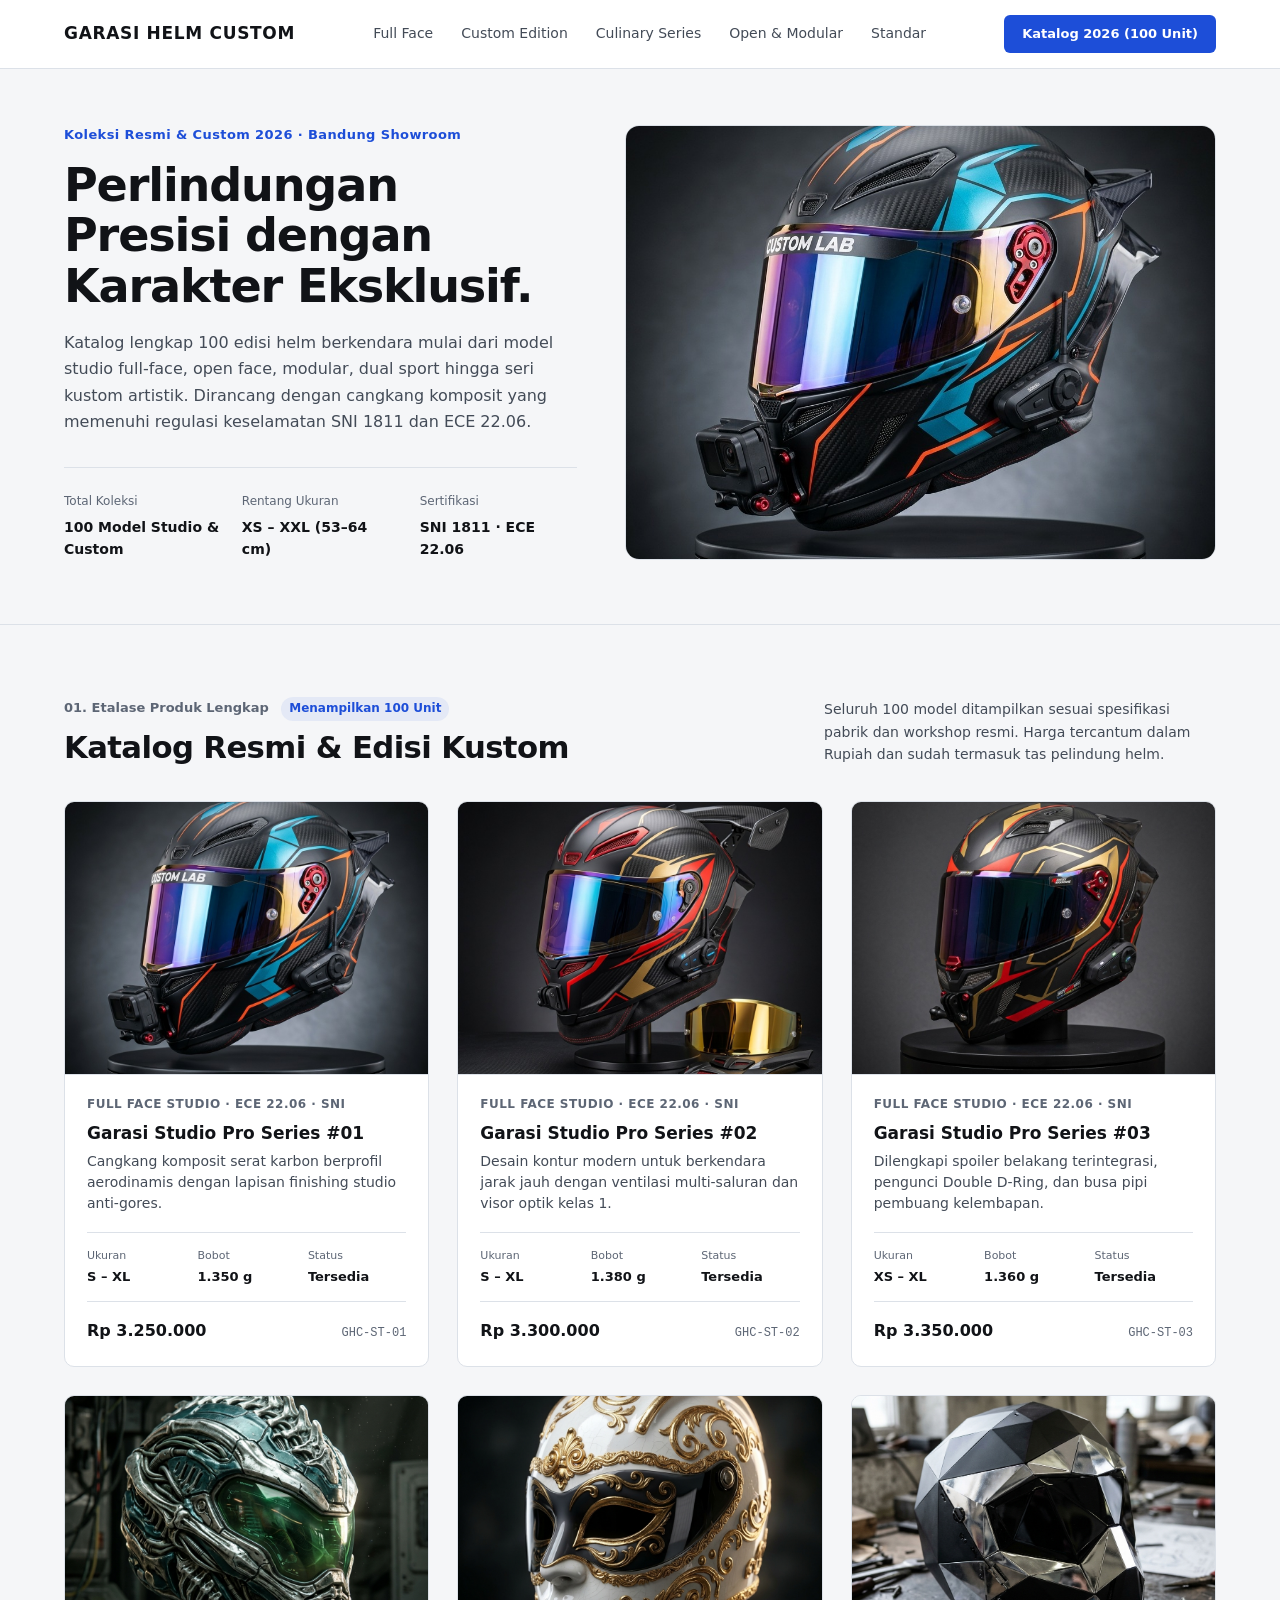
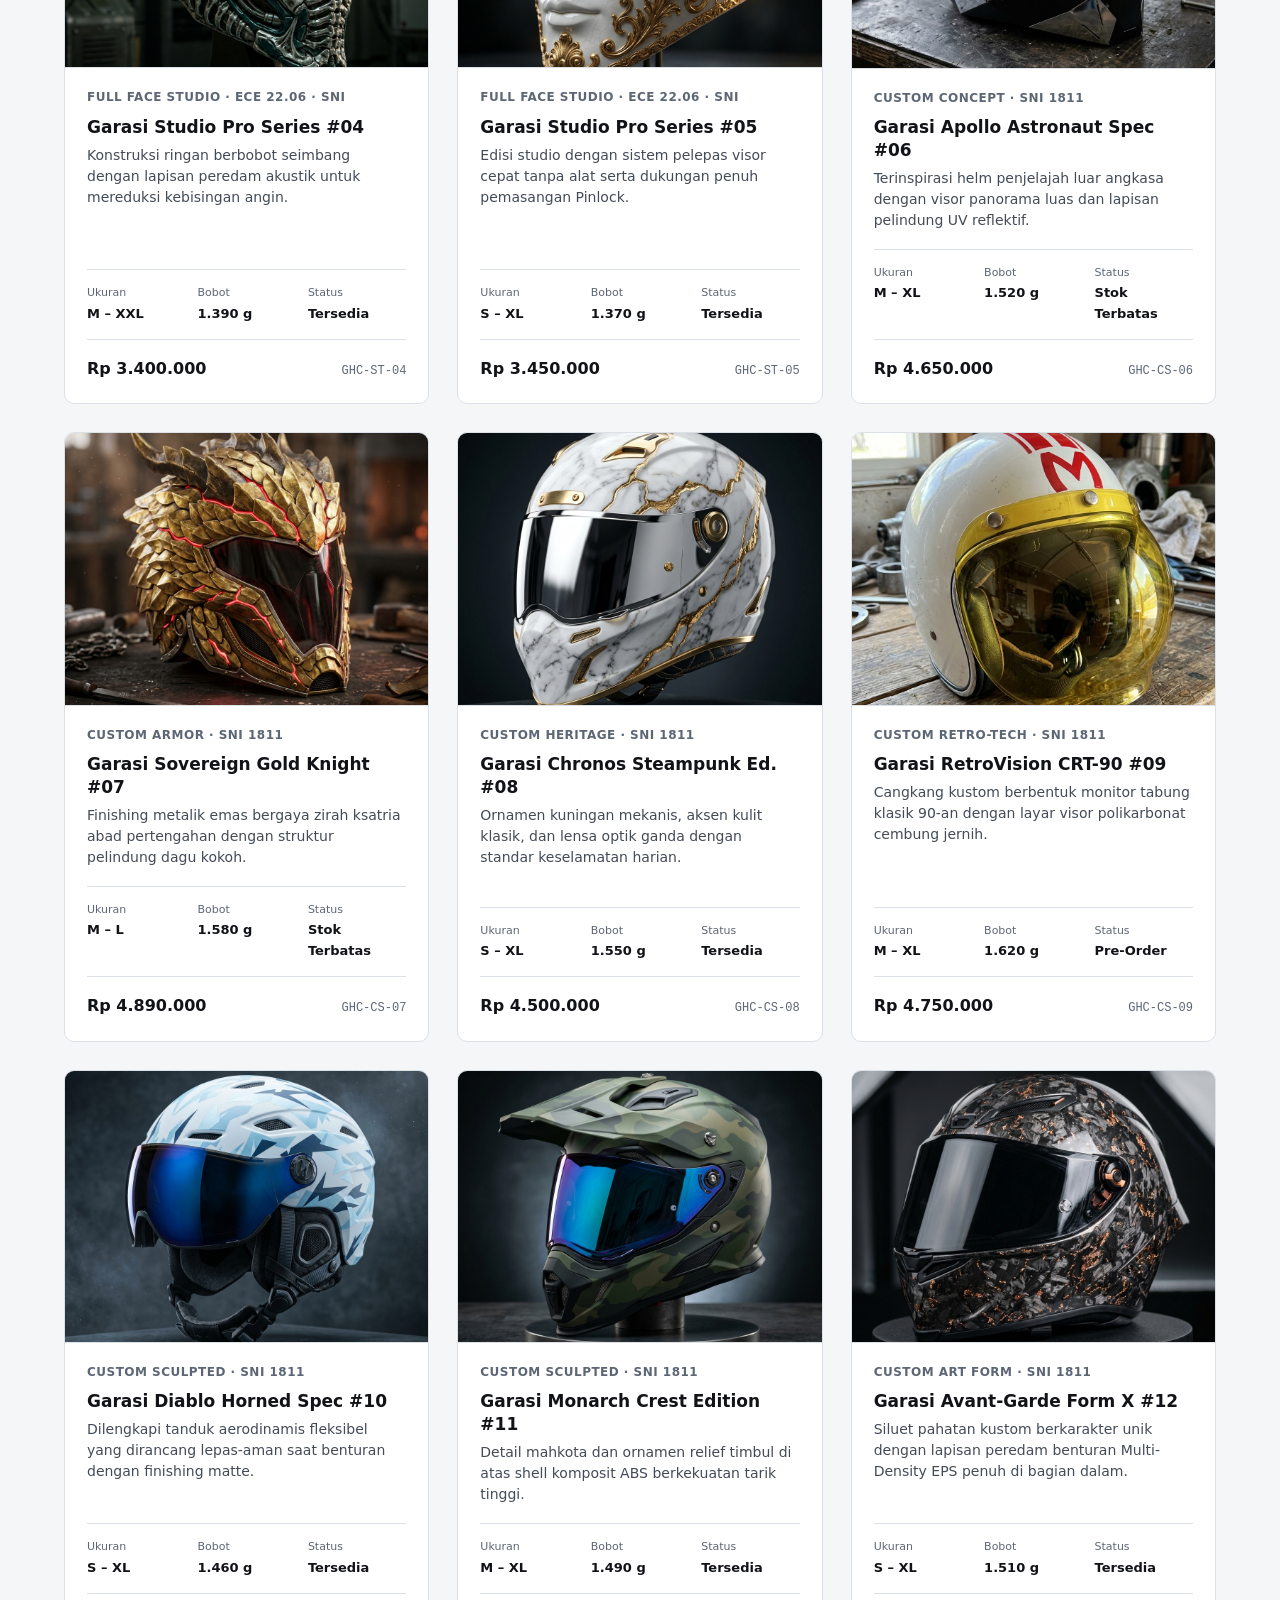
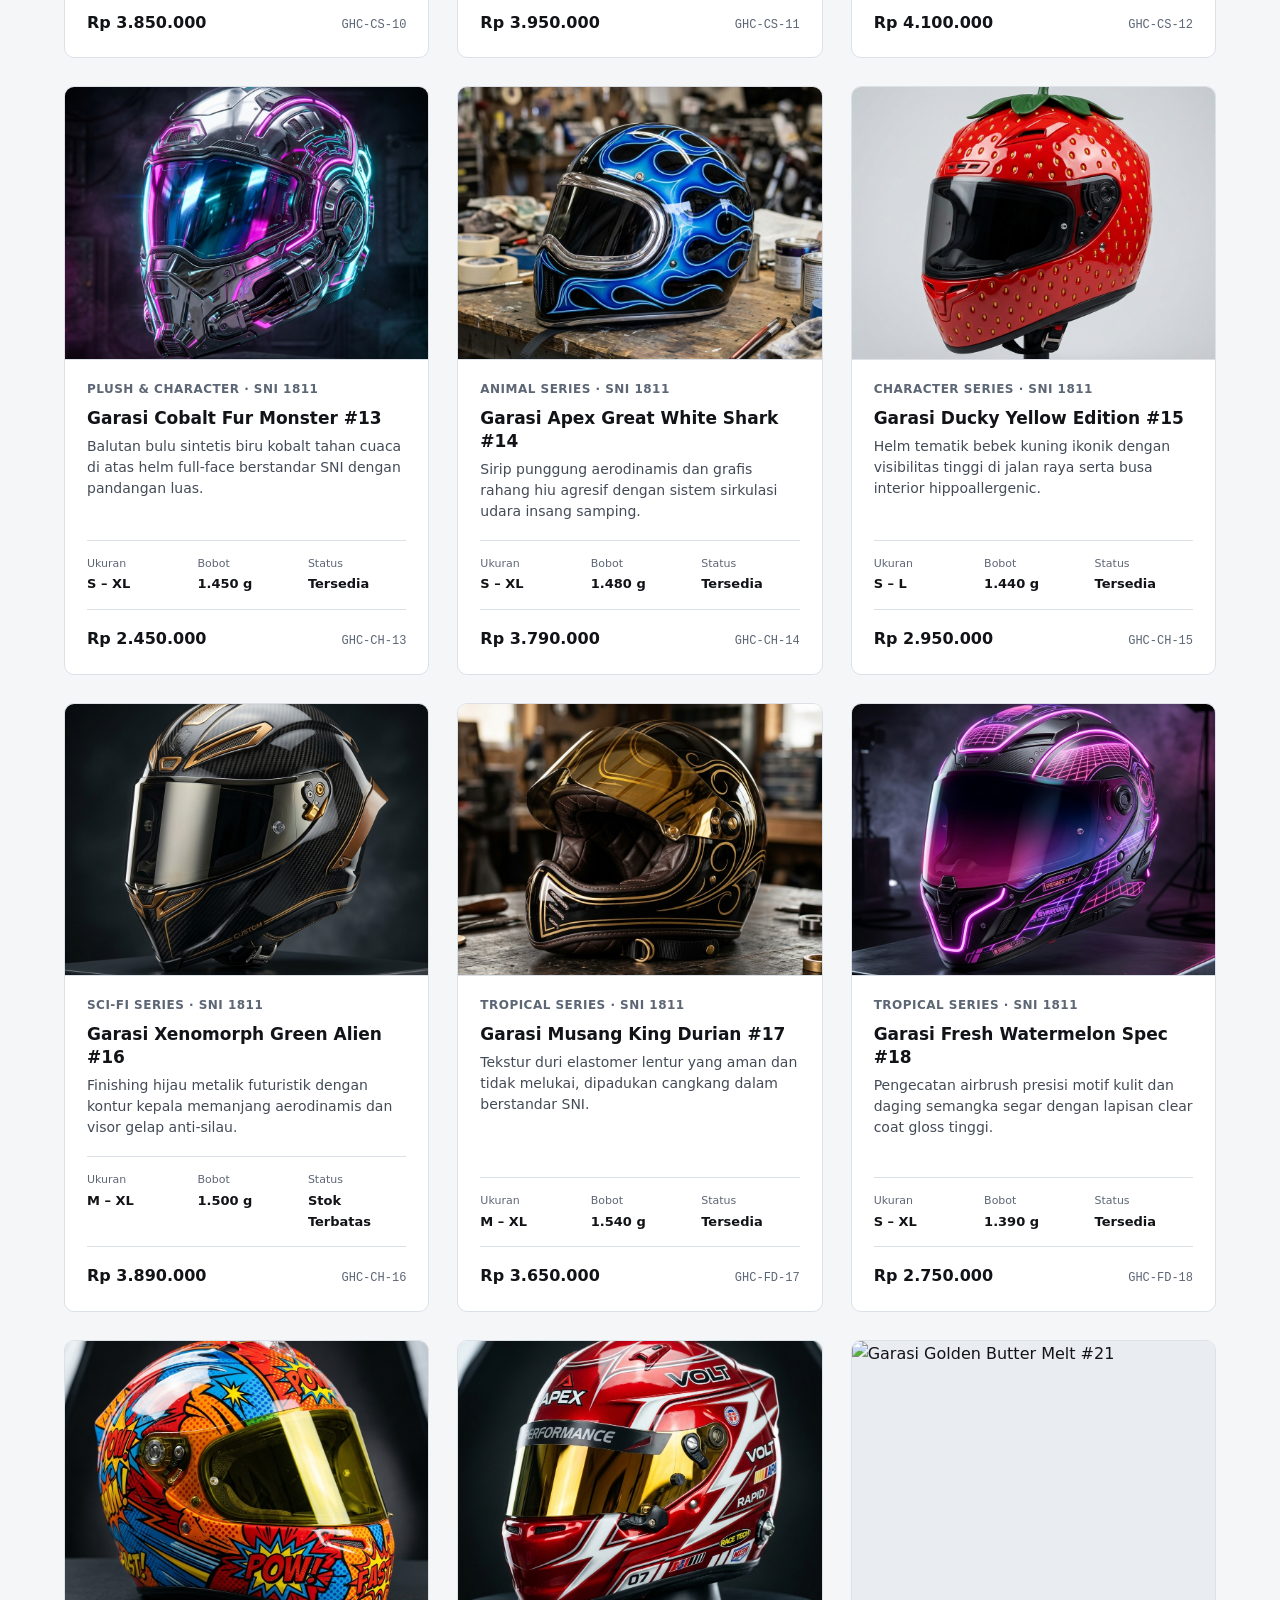
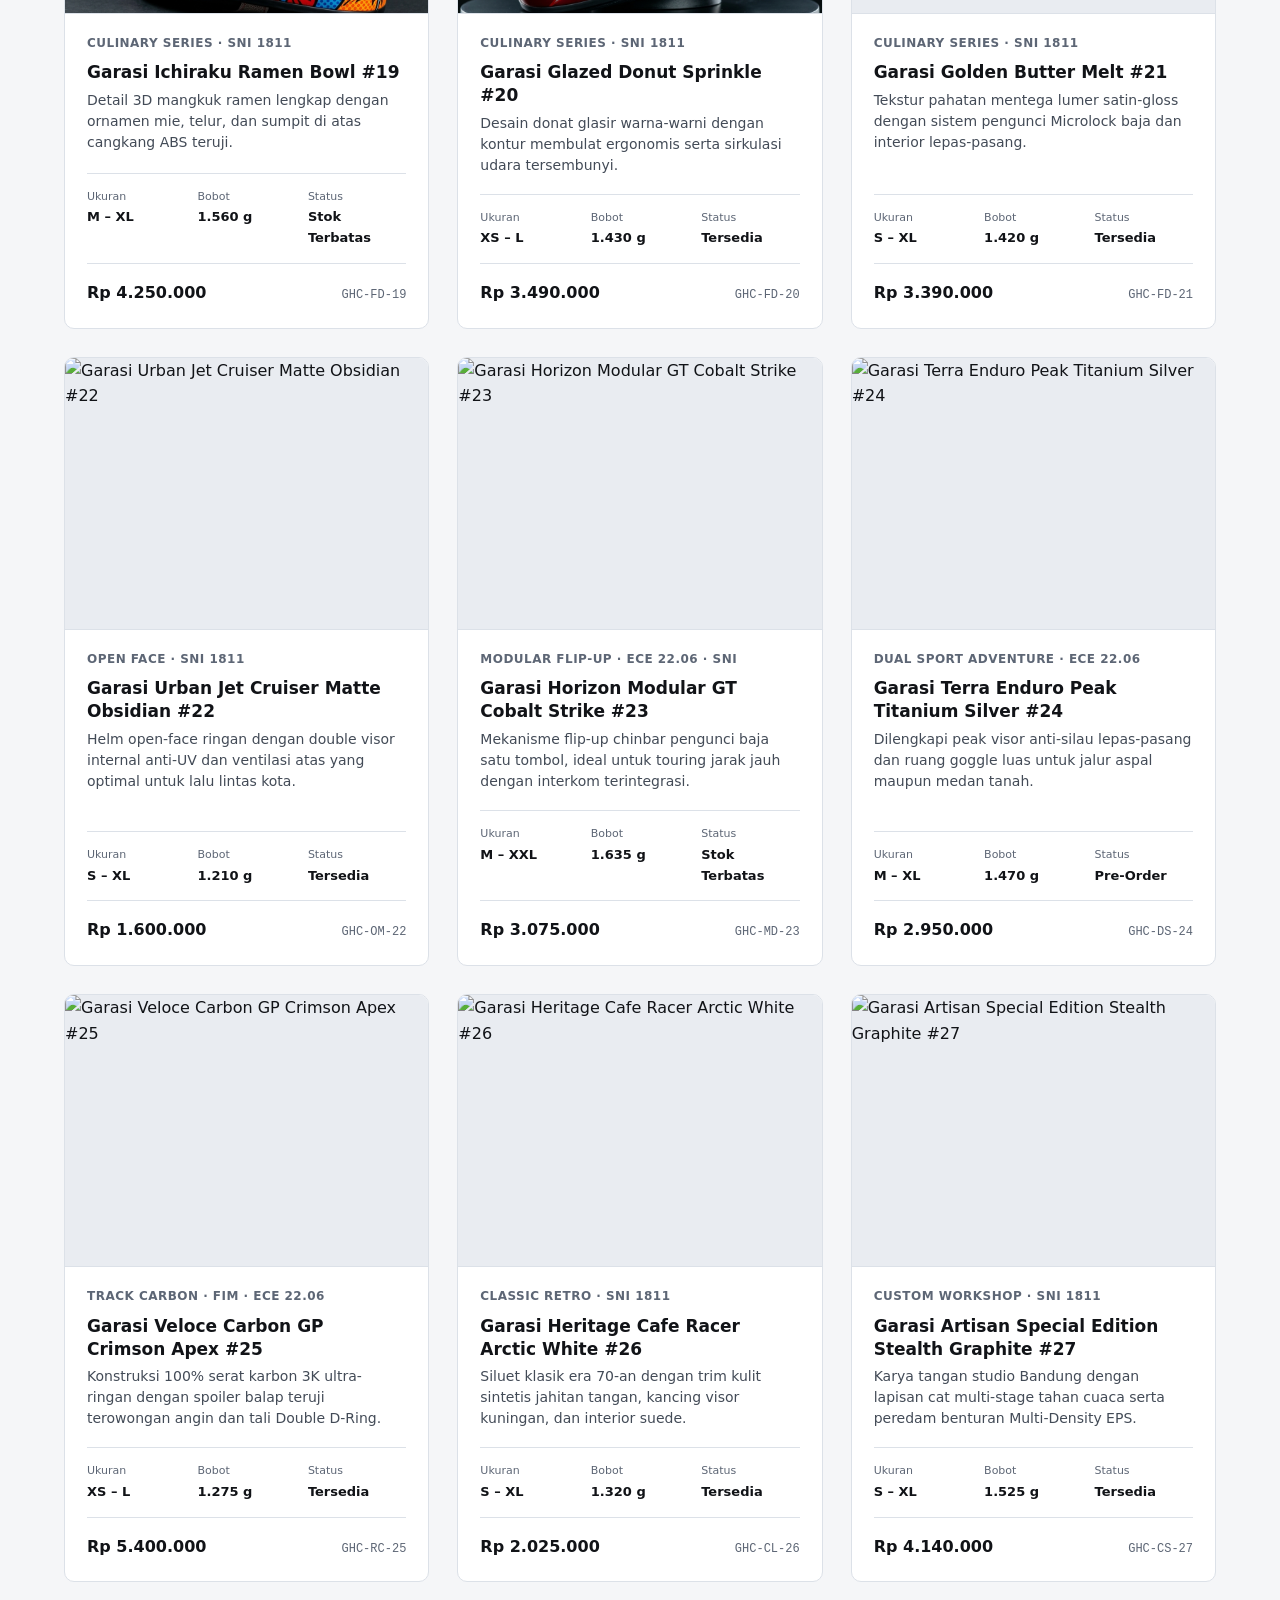
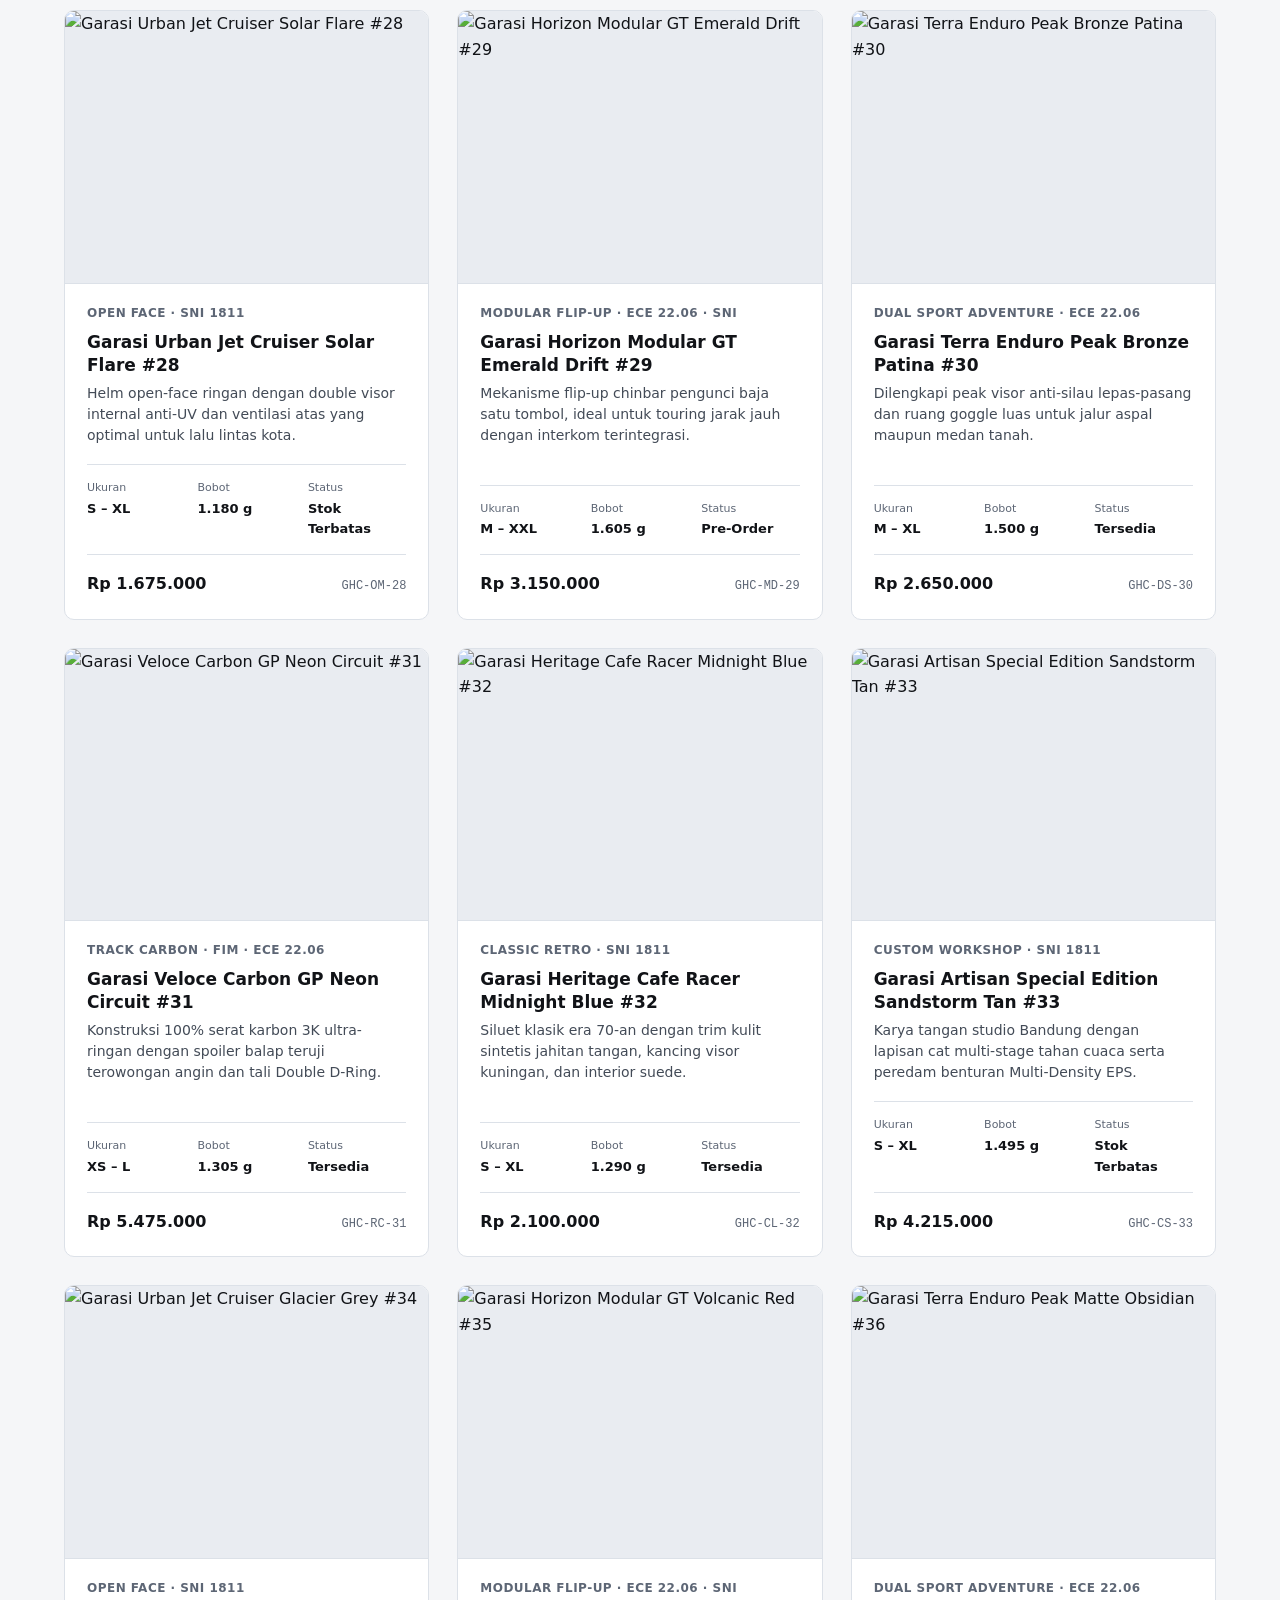
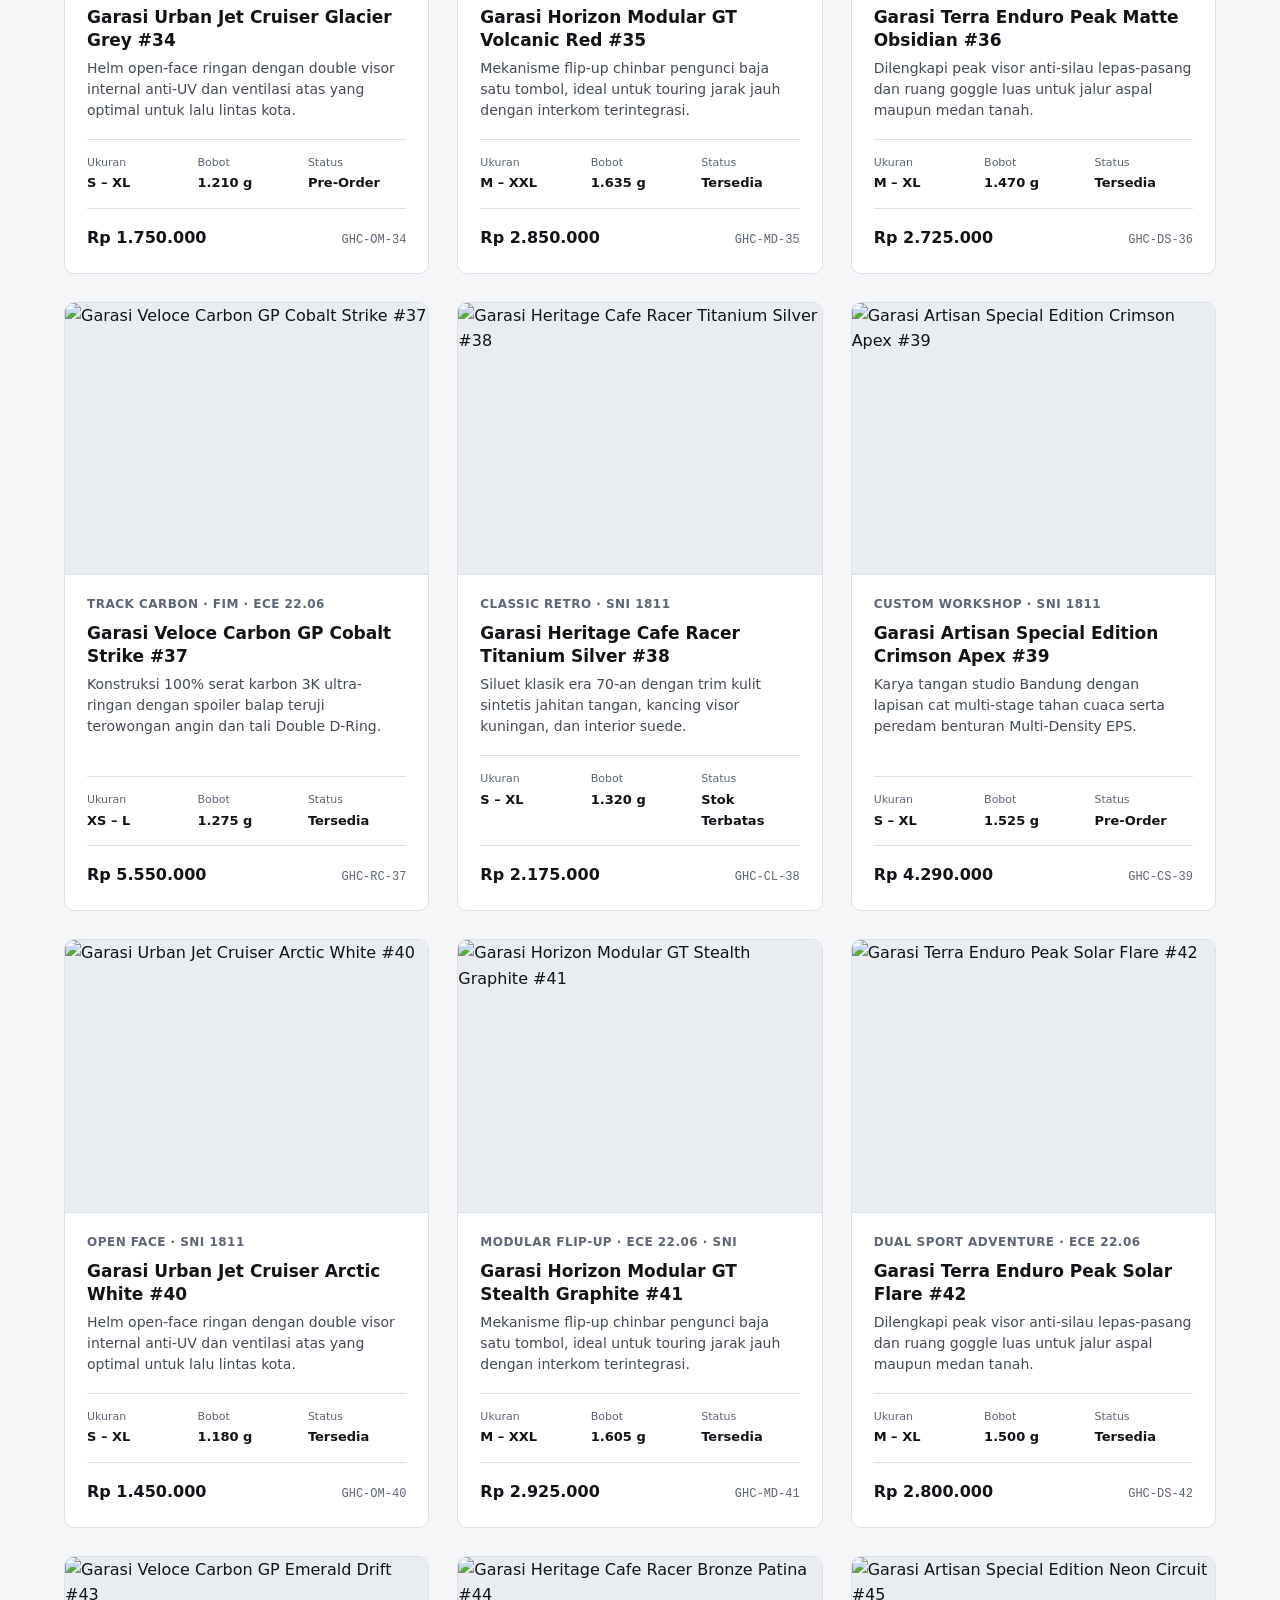
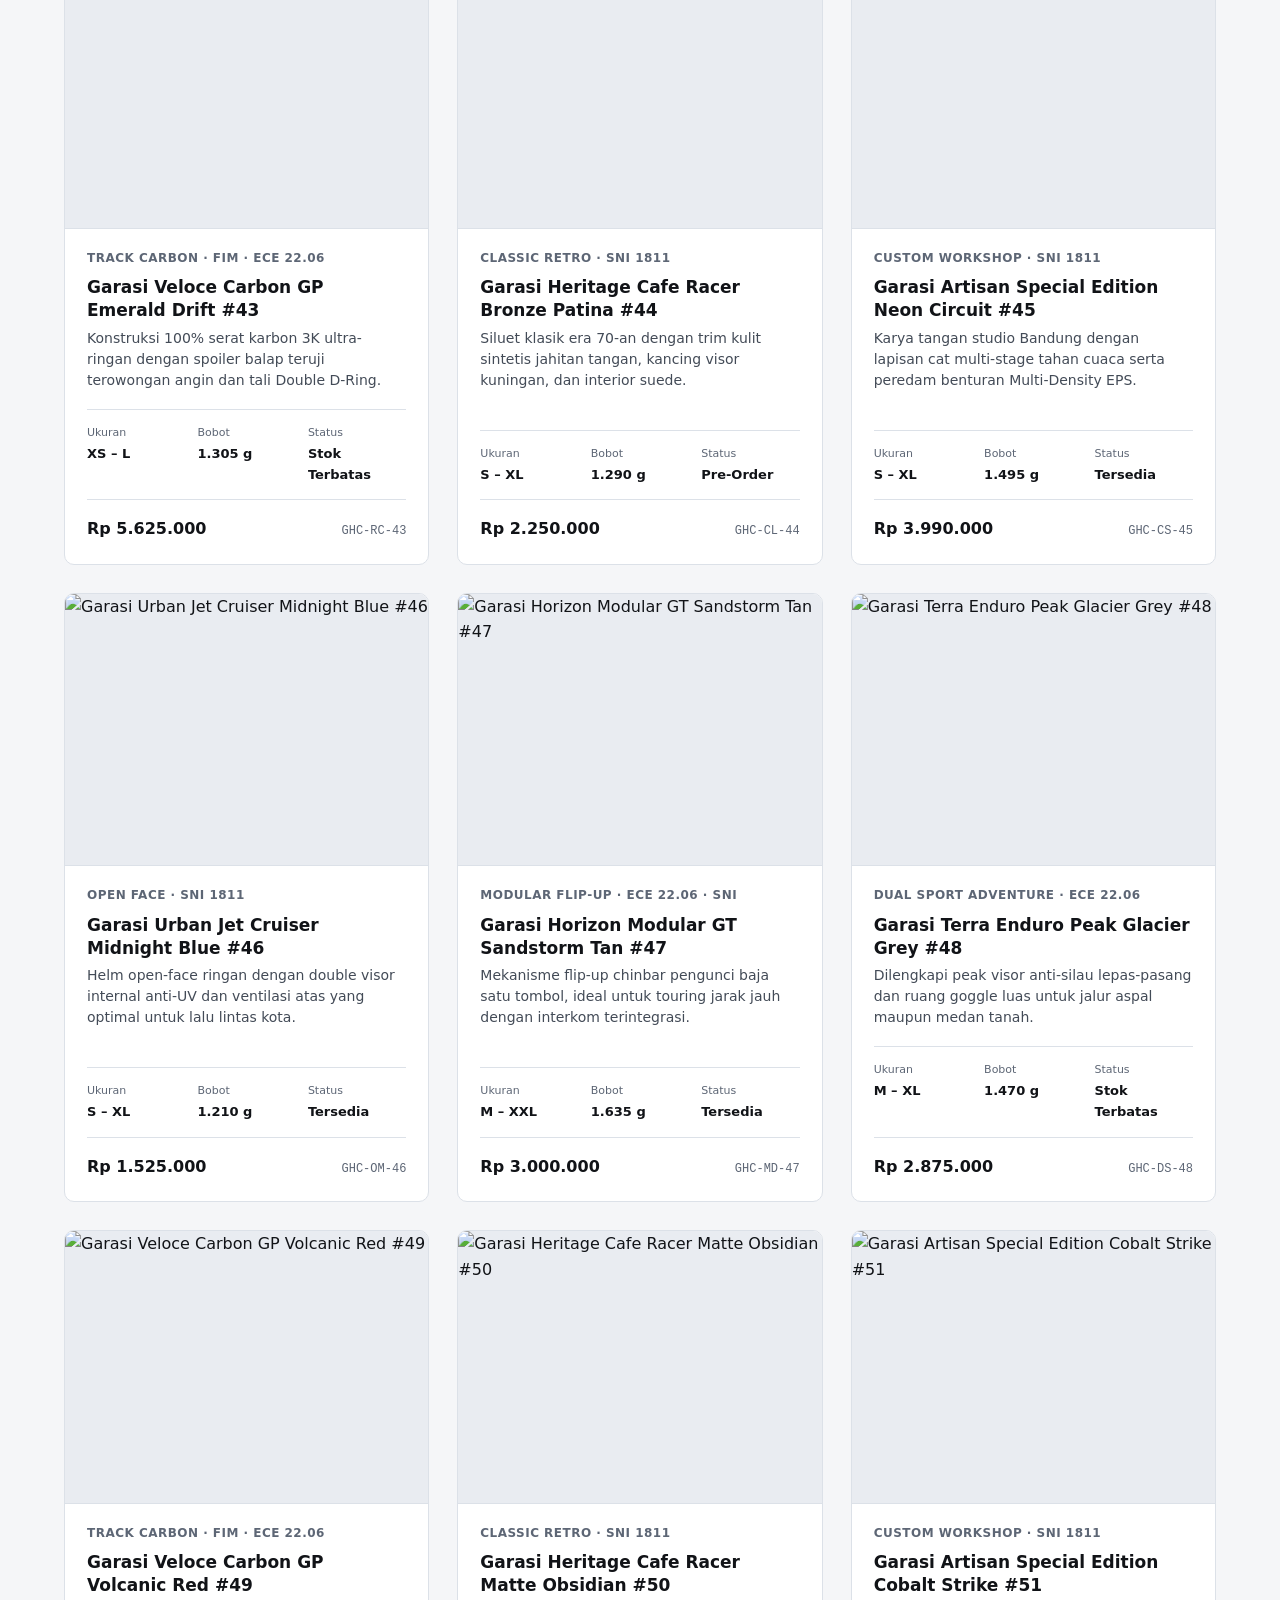
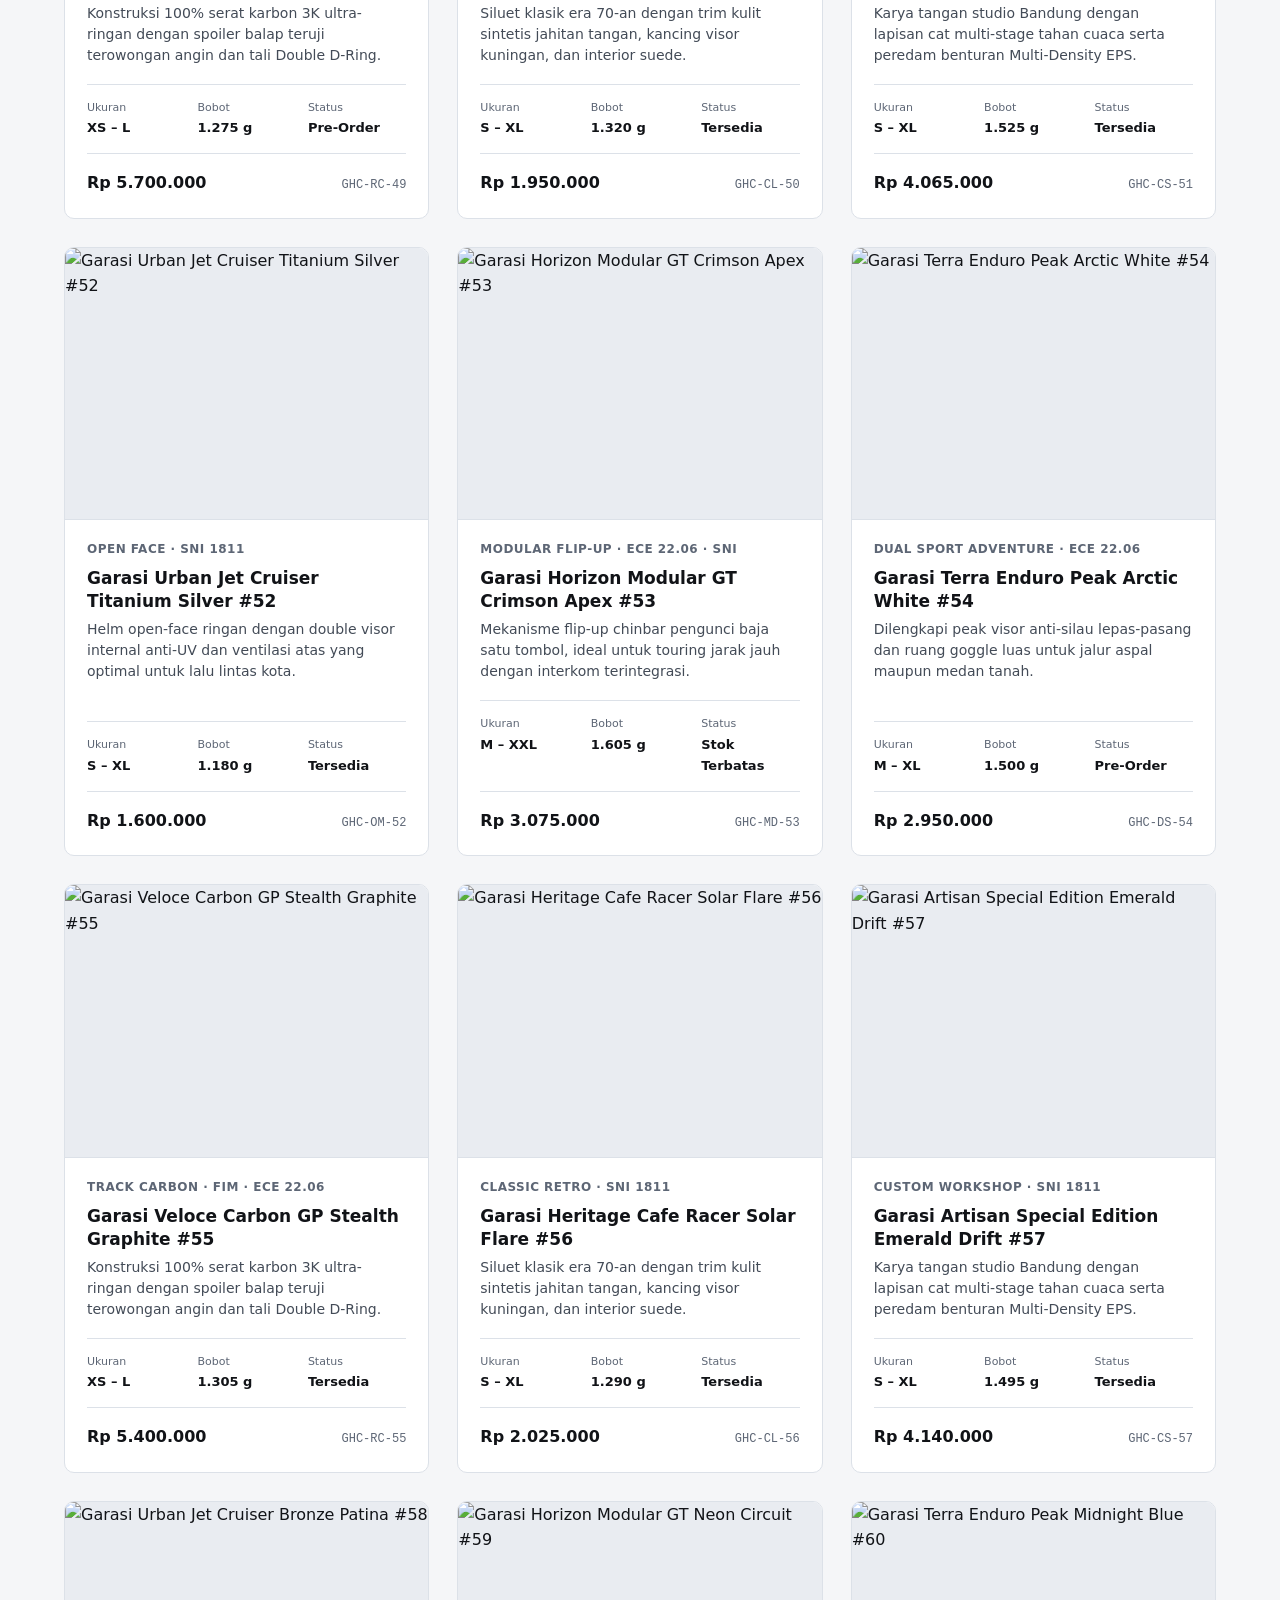
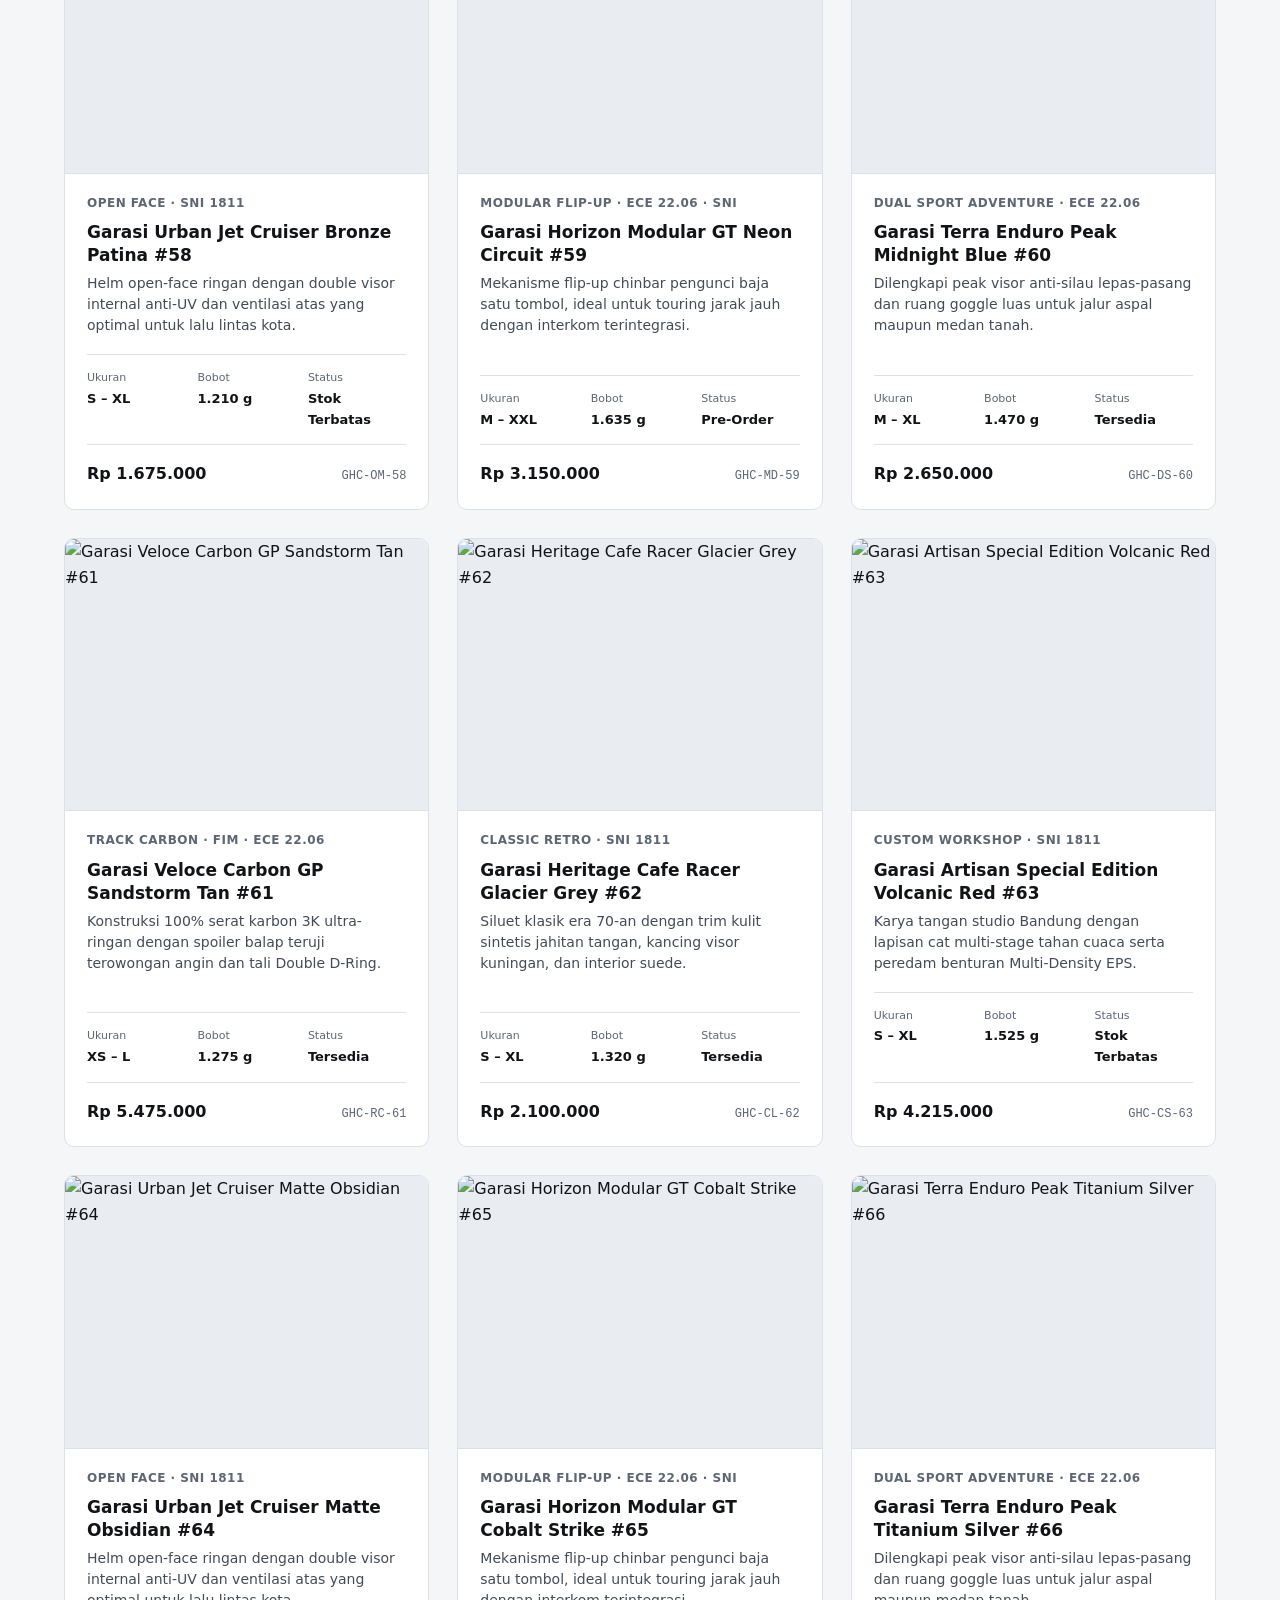
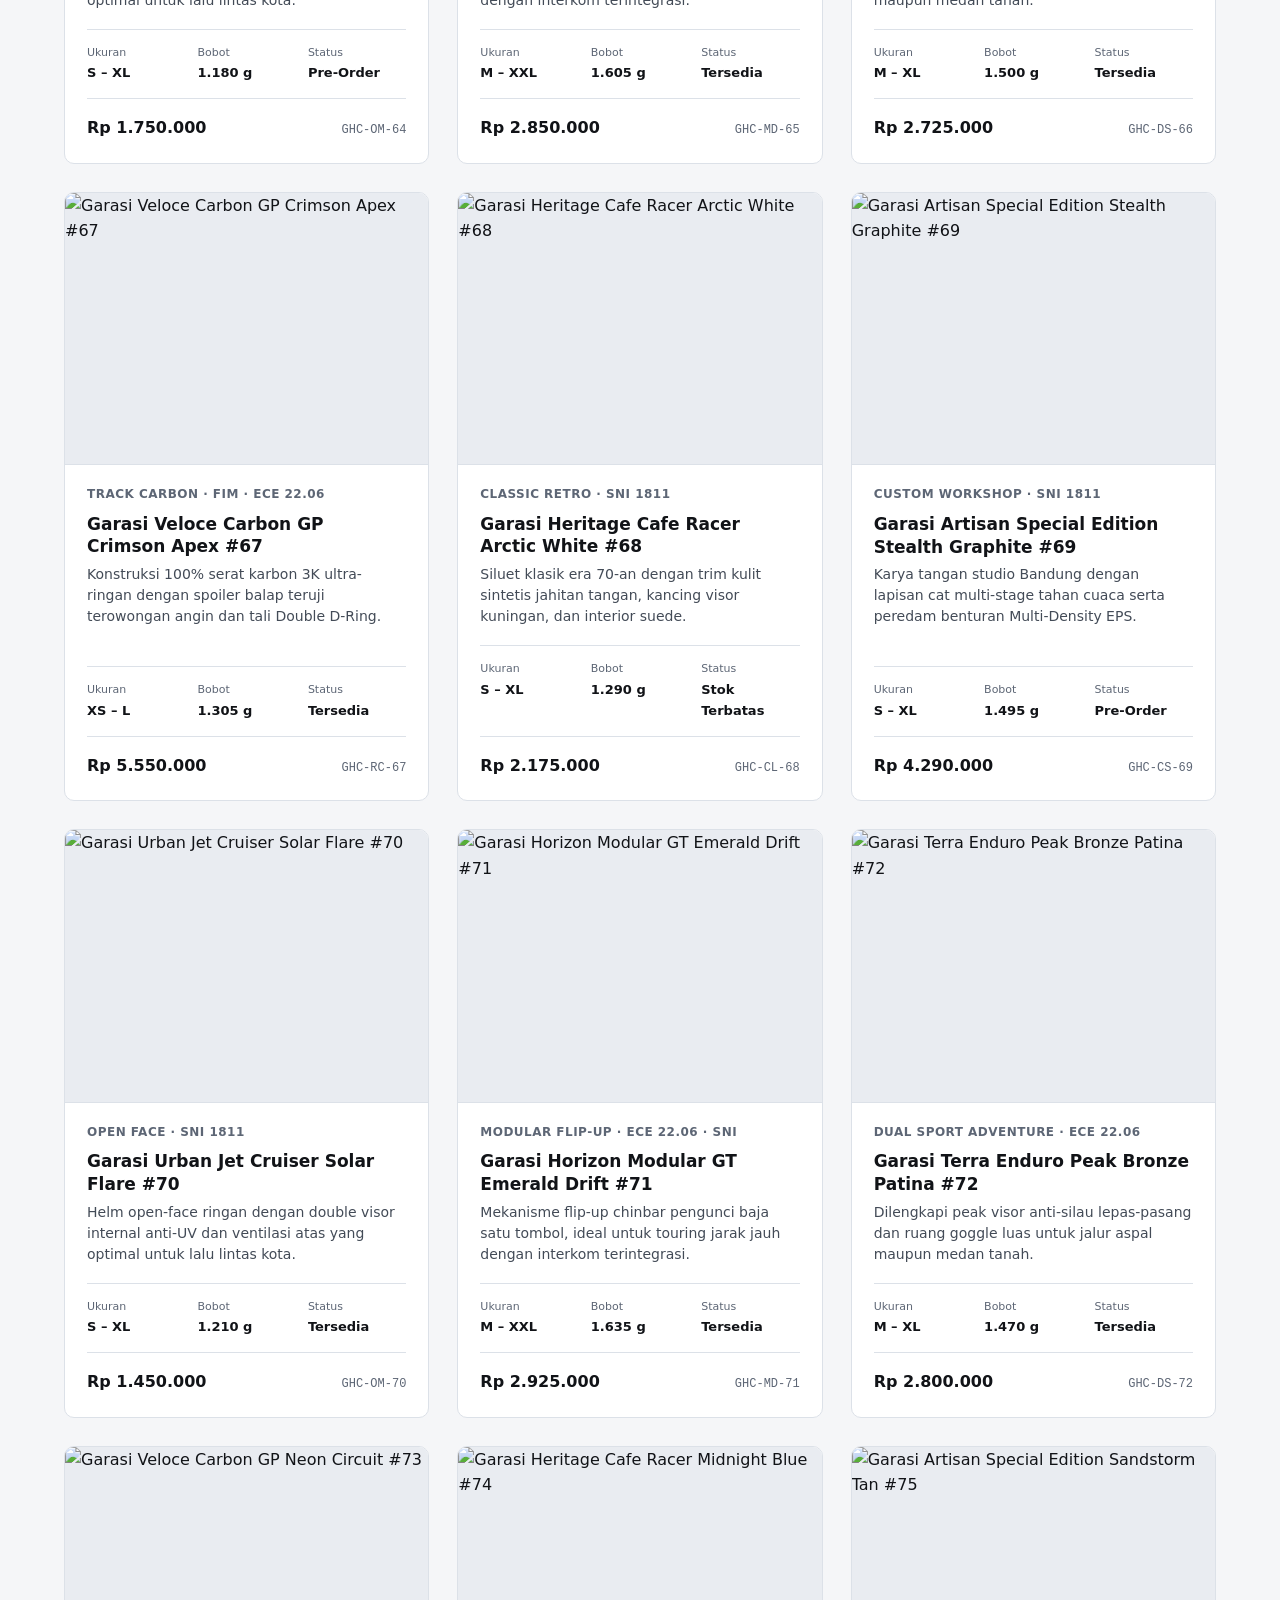
==== index.html @ 9dcd66c0 "Update index.html" ====
<!doctype html>
<html lang="id">
  <head>
    <meta charset="UTF-8" />
    <meta name="viewport" content="width=device-width, initial-scale=1.0" />
    <title>Garasi Helm Custom — Katalog Helm Motor Resmi (100 Unit)</title>
    <meta
      name="description"
      content="Webstore tampilan katalog resmi 100 unit helm motor Full Face, Open Face, Modular, Dual Sport, dan Custom Edition berstandar SNI dan ECE 22.06."
    />
    <meta property="og:title" content="Garasi Helm Custom — Katalog Helm Motor Resmi" />
    <meta
      property="og:description"
      content="Webstore tampilan katalog resmi 100 unit helm motor Full Face, Open Face, Modular, Dual Sport, dan Custom Edition berstandar SNI dan ECE 22.06."
    />
    <meta property="og:type" content="website" />
    <meta name="twitter:card" content="summary_large_image" />
    <style>
      :root {
        --bg-canvas: #f5f6f8;
        --bg-surface: #ffffff;
        --bg-studio: #e9ecf1;
        --bg-subtle: #eef1f5;
        --ink-primary: #111317;
        --ink-secondary: #434b57;
        --ink-muted: #5d6675;
        --accent-cobalt: #1d4ed8;
        --accent-cobalt-hover: #1e40af;
        --border-hairline: #dce1e8;
        --border-strong: #c6cdd8;
        --shadow-card: 0 10px 28px -12px rgba(17, 19, 23, 0.12);

        --font-sans: system-ui, -apple-system, "Segoe UI", Roboto, "Helvetica Neue", Arial, sans-serif;
        --font-mono: "SFMono-Regular", Consolas, "Liberation Mono", Menlo, monospace;

        --radius-sm: 6px;
        --radius-md: 10px;
        --radius-lg: 14px;
        --container-max: 1200px;
      }

      *,
      *::before,
      *::after {
        box-sizing: border-box;
      }

      html {
        scroll-behavior: smooth;
        font-size: 16px;
        -webkit-text-size-adjust: 100%;
      }

      @media (prefers-reduced-motion: reduce) {
        html {
          scroll-behavior: auto;
        }
      }

      body {
        margin: 0;
        background-color: var(--bg-canvas);
        color: var(--ink-primary);
        font-family: var(--font-sans);
        line-height: 1.6;
        -webkit-font-smoothing: antialiased;
      }

      img {
        display: block;
        max-width: 100%;
      }

      a {
        color: inherit;
        text-decoration: none;
      }

      a:focus-visible {
        outline: 2px solid var(--accent-cobalt);
        outline-offset: 3px;
        border-radius: 3px;
      }

      .tabular {
        font-variant-numeric: tabular-nums;
      }

      .container {
        width: 100%;
        max-width: var(--container-max);
        margin-inline: auto;
        padding-inline: 24px;
      }

      .site-header {
        position: sticky;
        top: 0;
        z-index: 20;
        background-color: rgba(255, 255, 255, 0.94);
        backdrop-filter: blur(8px);
        border-bottom: 1px solid var(--border-hairline);
      }

      .header-inner {
        display: flex;
        align-items: center;
        justify-content: space-between;
        gap: 32px;
        min-height: 68px;
      }

      .brand-wordmark {
        font-size: 1.0625rem;
        font-weight: 700;
        letter-spacing: 0.04em;
        color: var(--ink-primary);
        white-space: nowrap;
        flex-shrink: 0;
      }

      .site-nav {
        display: flex;
        align-items: center;
        gap: 28px;
      }

      .nav-link {
        font-size: 0.875rem;
        font-weight: 500;
        color: var(--ink-secondary);
        white-space: nowrap;
        flex-shrink: 0;
        padding-block: 6px;
        border-bottom: 1.5px solid transparent;
        transition: color 150ms cubic-bezier(0.16, 1, 0.3, 1),
          border-color 150ms cubic-bezier(0.16, 1, 0.3, 1);
      }

      .nav-link:hover {
        color: var(--ink-primary);
        border-bottom-color: var(--ink-primary);
      }

      .header-action {
        display: flex;
        align-items: center;
        flex-shrink: 0;
      }

      .primary-anchor {
        display: inline-flex;
        align-items: center;
        justify-content: center;
        padding: 9px 18px;
        font-size: 0.8125rem;
        font-weight: 600;
        color: #ffffff;
        background-color: var(--accent-cobalt);
        border-radius: var(--radius-sm);
        white-space: nowrap;
        flex-shrink: 0;
        transition: background-color 150ms cubic-bezier(0.16, 1, 0.3, 1);
      }

      .primary-anchor:hover {
        background-color: var(--accent-cobalt-hover);
      }

      .hero-section {
        padding-block: 56px 64px;
        border-bottom: 1px solid var(--border-hairline);
      }

      .hero-grid {
        display: grid;
        grid-template-columns: minmax(0, 1fr) minmax(0, 1.15fr);
        gap: 48px;
        align-items: stretch;
      }

      .hero-content {
        display: flex;
        flex-direction: column;
        justify-content: center;
      }

      .eyebrow {
        margin: 0 0 14px;
        font-size: 0.8125rem;
        font-weight: 600;
        letter-spacing: 0.03em;
        color: var(--accent-cobalt);
      }

      .hero-title {
        margin: 0 0 18px;
        font-size: clamp(2.125rem, 3.6vw, 3.25rem);
        font-weight: 700;
        line-height: 1.1;
        letter-spacing: -0.025em;
        color: var(--ink-primary);
        text-wrap: balance;
      }

      .hero-lead {
        margin: 0 0 32px;
        max-width: 54ch;
        font-size: 1rem;
        line-height: 1.65;
        color: var(--ink-secondary);
      }

      .hero-specs {
        display: grid;
        grid-template-columns: repeat(3, minmax(0, 1fr));
        gap: 20px;
        padding-top: 24px;
        border-top: 1px solid var(--border-hairline);
      }

      .spec-item {
        display: flex;
        flex-direction: column;
        gap: 4px;
      }

      .spec-label {
        font-size: 0.75rem;
        font-weight: 500;
        color: var(--ink-muted);
      }

      .spec-value {
        font-size: 0.875rem;
        font-weight: 600;
        color: var(--ink-primary);
      }

      .hero-media {
        display: flex;
      }

      .media-frame {
        position: relative;
        width: 100%;
        background-color: var(--bg-studio);
        border: 1px solid var(--border-hairline);
        border-radius: var(--radius-lg);
        overflow: hidden;
      }

      .hero-frame {
        aspect-ratio: 16 / 9;
        height: 100%;
        min-height: 340px;
      }

      .hero-image {
        width: 100%;
        height: 100%;
        object-fit: cover;
      }

      .catalog-section {
        padding-block: 72px;
      }

      .section-header {
        display: flex;
        align-items: flex-end;
        justify-content: space-between;
        gap: 32px;
        margin-bottom: 36px;
      }

      .section-kicker {
        margin: 0 0 8px;
        font-size: 0.8125rem;
        font-weight: 600;
        color: var(--ink-muted);
      }

      .count-badge {
        display: inline-block;
        margin-left: 8px;
        padding: 2px 8px;
        font-size: 0.75rem;
        font-weight: 600;
        color: var(--accent-cobalt);
        background-color: rgba(29, 78, 216, 0.08);
        border-radius: 999px;
      }

      .section-title {
        margin: 0;
        font-size: clamp(1.5rem, 2.4vw, 2rem);
        font-weight: 700;
        letter-spacing: -0.02em;
        line-height: 1.2;
        color: var(--ink-primary);
        text-wrap: balance;
      }

      .section-note {
        margin: 0;
        max-width: 44ch;
        font-size: 0.875rem;
        color: var(--ink-secondary);
      }

      .catalog-grid {
        display: grid;
        grid-template-columns: repeat(3, minmax(0, 1fr));
        gap: 28px;
      }

      .helmet-card {
        display: flex;
        flex-direction: column;
        background-color: var(--bg-surface);
        border: 1px solid var(--border-hairline);
        border-radius: var(--radius-md);
        overflow: hidden;
        scroll-margin-top: 96px;
        transition: transform 180ms cubic-bezier(0.16, 1, 0.3, 1),
          box-shadow 180ms cubic-bezier(0.16, 1, 0.3, 1);
      }

      .helmet-card:hover {
        transform: translateY(-2px);
        box-shadow: var(--shadow-card);
      }

      .card-media {
        position: relative;
        aspect-ratio: 4 / 3;
        background-color: var(--bg-studio);
        border-bottom: 1px solid var(--border-hairline);
        overflow: hidden;
        border-radius: 0;
        border-top: 0;
        border-inline: 0;
      }

      .card-image {
        width: 100%;
        height: 100%;
        object-fit: cover;
        transition: transform 240ms cubic-bezier(0.16, 1, 0.3, 1);
      }

      .helmet-card:hover .card-image {
        transform: scale(1.02);
      }

      .card-body {
        display: flex;
        flex-direction: column;
        flex: 1 1 auto;
        padding: 20px 22px 22px;
      }

      .card-meta {
        margin: 0 0 8px;
        font-size: 0.75rem;
        font-weight: 600;
        letter-spacing: 0.04em;
        text-transform: uppercase;
        color: var(--ink-muted);
      }

      .card-title {
        margin: 0 0 6px;
        font-size: 1.0625rem;
        font-weight: 600;
        line-height: 1.35;
        color: var(--ink-primary);
      }

      .card-summary {
        margin: 0 0 18px;
        font-size: 0.875rem;
        line-height: 1.5;
        color: var(--ink-secondary);
      }

      .card-specs-row {
        display: grid;
        grid-template-columns: repeat(3, minmax(0, 1fr));
        gap: 12px;
        padding-block: 14px;
        margin-top: auto;
        border-top: 1px solid var(--border-hairline);
        border-bottom: 1px solid var(--border-hairline);
      }

      .card-spec-cell {
        display: flex;
        flex-direction: column;
        gap: 2px;
      }

      .card-spec-key {
        font-size: 0.6875rem;
        color: var(--ink-muted);
      }

      .card-spec-val {
        font-size: 0.8125rem;
        font-weight: 600;
        color: var(--ink-primary);
      }

      .card-footer-row {
        display: flex;
        align-items: baseline;
        justify-content: space-between;
        gap: 12px;
        padding-top: 16px;
      }

      .card-price {
        font-size: 1rem;
        font-weight: 700;
        color: var(--ink-primary);
        font-variant-numeric: tabular-nums;
      }

      .card-sku {
        font-family: var(--font-mono);
        font-size: 0.75rem;
        color: var(--ink-muted);
      }

      .standards-section {
        padding-block: 72px;
        background-color: var(--bg-surface);
        border-top: 1px solid var(--border-hairline);
        border-bottom: 1px solid var(--border-hairline);
        scroll-margin-top: 68px;
      }

      .standards-layout {
        display: grid;
        grid-template-columns: minmax(0, 1.05fr) minmax(0, 0.95fr);
        gap: 56px;
        align-items: start;
      }

      .standards-intro {
        margin: 14px 0 32px;
        max-width: 56ch;
        font-size: 0.9375rem;
        color: var(--ink-secondary);
      }

      .pillar-list {
        display: flex;
        flex-direction: column;
      }

      .pillar-item {
        padding-block: 20px;
        border-top: 1px solid var(--border-hairline);
      }

      .pillar-item:last-child {
        border-bottom: 1px solid var(--border-hairline);
      }

      .pillar-title {
        margin: 0 0 6px;
        font-size: 1rem;
        font-weight: 600;
        color: var(--ink-primary);
      }

      .pillar-desc {
        margin: 0;
        font-size: 0.875rem;
        color: var(--ink-secondary);
      }

      .sizing-panel {
        background-color: var(--bg-canvas);
        border: 1px solid var(--border-hairline);
        border-radius: var(--radius-md);
        padding: 28px;
      }

      .sizing-title {
        margin: 0 0 6px;
        font-size: 1.125rem;
        font-weight: 600;
        color: var(--ink-primary);
      }

      .sizing-subtitle {
        margin: 0 0 20px;
        font-size: 0.875rem;
        color: var(--ink-secondary);
      }

      .sizing-table {
        width: 100%;
        border-collapse: collapse;
        font-size: 0.875rem;
      }

      .sizing-table th {
        padding: 10px 8px;
        text-align: left;
        font-size: 0.75rem;
        font-weight: 600;
        color: var(--ink-muted);
        border-bottom: 1px solid var(--border-strong);
      }

      .sizing-table td {
        padding: 11px 8px;
        color: var(--ink-secondary);
        border-bottom: 1px solid var(--border-hairline);
      }

      .sizing-table tbody tr:last-child td {
        border-bottom: none;
      }

      .size-code {
        font-weight: 700;
        color: var(--ink-primary) !important;
      }

      .site-footer {
        padding-block: 48px 32px;
        background-color: var(--bg-canvas);
      }

      .footer-inner {
        display: grid;
        grid-template-columns: 1.4fr 1fr 1fr;
        gap: 40px;
        padding-bottom: 36px;
        border-bottom: 1px solid var(--border-hairline);
      }

      .footer-wordmark {
        display: block;
        margin-bottom: 10px;
        font-size: 1rem;
        font-weight: 700;
        letter-spacing: 0.04em;
        color: var(--ink-primary);
      }

      .footer-copy {
        margin: 0;
        max-width: 38ch;
        font-size: 0.875rem;
        color: var(--ink-secondary);
      }

      .footer-heading {
        display: block;
        margin-bottom: 10px;
        font-size: 0.8125rem;
        font-weight: 600;
        color: var(--ink-primary);
      }

      .footer-info p {
        margin: 0 0 6px;
        font-size: 0.875rem;
        color: var(--ink-secondary);
      }

      .footer-links {
        display: flex;
        flex-direction: column;
        gap: 6px;
        font-size: 0.875rem;
        color: var(--ink-secondary);
      }

      .footer-links a:hover {
        color: var(--accent-cobalt);
      }

      .footer-bottom {
        display: flex;
        align-items: center;
        justify-content: space-between;
        gap: 16px;
        padding-top: 22px;
        font-size: 0.8125rem;
        color: var(--ink-muted);
      }

      @media (max-width: 1024px) {
        .hero-grid {
          grid-template-columns: 1fr;
          gap: 32px;
        }

        .hero-frame {
          min-height: 0;
        }

        .catalog-grid {
          grid-template-columns: repeat(2, minmax(0, 1fr));
        }

        .standards-layout {
          grid-template-columns: 1fr;
          gap: 40px;
        }
      }

      @media (max-width: 720px) {
        .header-inner {
          gap: 16px;
          min-height: 60px;
        }

        .site-nav {
          display: none;
        }

        .hero-section {
          padding-block: 36px 44px;
        }

        .hero-specs {
          grid-template-columns: 1fr;
          gap: 14px;
        }

        .section-header {
          flex-direction: column;
          align-items: flex-start;
          gap: 12px;
        }

        .catalog-grid {
          grid-template-columns: 1fr;
        }

        .footer-inner {
          grid-template-columns: 1fr;
          gap: 28px;
        }

        .footer-bottom {
          flex-direction: column;
          align-items: flex-start;
        }
      }

      @media (prefers-reduced-motion: reduce) {
        .helmet-card,
        .card-image,
        .nav-link,
        .primary-anchor {
          transition: none;
        }
      }
    </style>
  </head>
  <body>
    <header class="site-header">
      <div class="container header-inner">
        <a href="#top" class="brand-wordmark">GARASI HELM CUSTOM</a>

        <nav class="site-nav" aria-label="Kategori Katalog">
          <a href="#full-face" class="nav-link">Full Face</a>
          <a href="#custom-edition" class="nav-link">Custom Edition</a>
          <a href="#food-series" class="nav-link">Culinary Series</a>
          <a href="#open-modular" class="nav-link">Open & Modular</a>
          <a href="#standar" class="nav-link">Standar</a>
        </nav>

        <div class="header-action">
          <a href="#katalog" class="primary-anchor">Katalog 2026 (100 Unit)</a>
        </div>
      </div>
    </header>

    <main id="top">
      <section class="hero-section">
        <div class="container hero-grid">
          <div class="hero-content">
            <p class="eyebrow">Koleksi Resmi & Custom 2026 · Bandung Showroom</p>
            <h1 class="hero-title">Perlindungan Presisi dengan Karakter Eksklusif.</h1>
            <p class="hero-lead">
              Katalog lengkap 100 edisi helm berkendara mulai dari model studio full-face, open face, modular, dual sport hingga seri kustom artistik. Dirancang dengan cangkang komposit yang memenuhi regulasi keselamatan SNI 1811 dan ECE 22.06.
            </p>

            <div class="hero-specs" aria-label="Ringkasan Spesifikasi Koleksi">
              <div class="spec-item">
                <span class="spec-label">Total Koleksi</span>
                <span class="spec-value tabular">100 Model Studio & Custom</span>
              </div>
              <div class="spec-item">
                <span class="spec-label">Rentang Ukuran</span>
                <span class="spec-value tabular">XS – XXL (53–64 cm)</span>
              </div>
              <div class="spec-item">
                <span class="spec-label">Sertifikasi</span>
                <span class="spec-value">SNI 1811 · ECE 22.06</span>
              </div>
            </div>
          </div>

          <div class="hero-media">
            <div class="media-frame hero-frame">
              <img
                src="gambar/1.jpg"
                alt="Helm Custom Studio Garasi Helm Custom Showcase"
                class="hero-image"
                onerror="handleImgError(this, 1)"
              />
            </div>
          </div>
        </div>
      </section>

      <section id="katalog" class="catalog-section" aria-labelledby="catalog-heading">
        <div class="container">
          <div class="section-header">
            <div>
              <p class="section-kicker">
                01. Etalase Produk Lengkap
                <span id="total-rendered-badge" class="count-badge tabular">Memuat 100 Unit...</span>
              </p>
              <h2 id="catalog-heading" class="section-title">Katalog Resmi & Edisi Kustom</h2>
            </div>
            <p class="section-note">
              Seluruh 100 model ditampilkan sesuai spesifikasi pabrik dan workshop resmi. Harga tercantum dalam Rupiah dan sudah termasuk tas pelindung helm.
            </p>
          </div>

          <div id="catalog-grid" class="catalog-grid">
            <!-- Seluruh 100 item di-render ke dalam grid ini -->
          </div>
        </div>
      </section>

      <section id="standar" class="standards-section" aria-labelledby="standards-heading">
        <div class="container standards-layout">
          <div class="standards-pillars">
            <p class="section-kicker">02. Standar & Konstruksi</p>
            <h2 id="standards-heading" class="section-title">Spesifikasi Teknis & Keselamatan</h2>
            <p class="standards-intro">
              Setiap unit—baik edisi studio maupun kustom—melewati pengujian benturan multi-titik, ketahanan penetrasi visor polikarbonat anti-gores, dan uji keseimbangan bobot.
            </p>

            <div class="pillar-list">
              <div class="pillar-item">
                <h3 class="pillar-title">Struktur Multi-Density EPS</h3>
                <p class="pillar-desc">
                  Lapisan peredam benturan berdensitas ganda yang menyerap energi kinetik secara progresif pada kecepatan rendah maupun tinggi.
                </p>
              </div>
              <div class="pillar-item">
                <h3 class="pillar-title">Sertifikasi SNI 1811 & ECE 22.06</h3>
                <p class="pillar-desc">
                  Lolos uji standar nasional Indonesia serta regulasi Eropa terbaru untuk ketahanan tali dagu Double D-Ring dan Microlock baja.
                </p>
              </div>
              <div class="pillar-item">
                <h3 class="pillar-title">Interior Hippoallergenic Lepas-Pasang</h3>
                <p class="pillar-desc">
                  Busa pipi dan mahkota berbahan kain breathable cepat kering, dilengkapi alur khusus pengguna kacamata dan slot interkom.
                </p>
              </div>
            </div>
          </div>

          <div class="sizing-panel">
            <h3 class="sizing-title">Panduan Lingkar Kepala</h3>
            <p class="sizing-subtitle">
              Ukur lingkar kepala tepat 2 cm di atas alis untuk menentukan ukuran cangkang yang presisi.
            </p>
            <table class="sizing-table">
              <thead>
                <tr>
                  <th scope="col">Ukuran</th>
                  <th scope="col">Lingkar Kepala</th>
                  <th scope="col">Shell</th>
                  <th scope="col">Kesesuaian</th>
                </tr>
              </thead>
              <tbody>
                <tr>
                  <td class="size-code">XS</td>
                  <td class="tabular">53 – 54 cm</td>
                  <td class="tabular">Shell 1</td>
                  <td>Kompak</td>
                </tr>
                <tr>
                  <td class="size-code">S</td>
                  <td class="tabular">55 – 56 cm</td>
                  <td class="tabular">Shell 1</td>
                  <td>Presisi Rapat</td>
                </tr>
                <tr>
                  <td class="size-code">M</td>
                  <td class="tabular">57 – 58 cm</td>
                  <td class="tabular">Shell 2</td>
                  <td>Standar Asia</td>
                </tr>
                <tr>
                  <td class="size-code">L</td>
                  <td class="tabular">59 – 60 cm</td>
                  <td class="tabular">Shell 2</td>
                  <td>Reguler</td>
                </tr>
                <tr>
                  <td class="size-code">XL</td>
                  <td class="tabular">61 – 62 cm</td>
                  <td class="tabular">Shell 3</td>
                  <td>Lapang</td>
                </tr>
                <tr>
                  <td class="size-code">XXL</td>
                  <td class="tabular">63 – 64 cm</td>
                  <td class="tabular">Shell 3</td>
                  <td>Ekstra</td>
                </tr>
              </tbody>
            </table>
          </div>
        </div>
      </section>
    </main>

    <footer class="site-footer">
      <div class="container footer-inner">
        <div class="footer-brand">
          <span class="footer-wordmark">GARASI HELM CUSTOM</span>
          <p class="footer-copy">
            Katalog tampilan resmi 100 unit perlengkapan keselamatan berkendara roda dua dan edisi kustom.
          </p>
        </div>

        <div class="footer-info">
          <span class="footer-heading">Showroom Utama</span>
          <p>Jl. Asia Afrika No. 118, Bandung 40111</p>
          <p class="tabular">Senin – Sabtu · 09.00 – 19.00 WIB</p>
        </div>

        <div class="footer-info">
          <span class="footer-heading">Kategori Koleksi</span>
          <div class="footer-links">
            <a href="#full-face">Full Face Studio</a>
            <a href="#custom-edition">Custom Concept & Armor</a>
            <a href="#food-series">Culinary & Character Series</a>
            <a href="#open-modular">Open Face & Modular</a>
            <a href="#standar">Panduan Ukuran</a>
          </div>
        </div>
      </div>

      <div class="container footer-bottom">
        <span>© 2026 Garasi Helm Custom Indonesia.</span>
        <span>Katalog Resmi · Edisi 2026 (100 Unit)</span>
      </div>
    </footer>

    <script>
      function handleImgError(imgEl, num) {
        const fallbackExts = ["jpeg", "png", "webp", "JPG"];
        const step = Number(imgEl.dataset.retry || 0);
        if (step < fallbackExts.length) {
          imgEl.dataset.retry = String(step + 1);
          imgEl.src = `gambar/${num}.${fallbackExts[step]}`;
        } else {
          imgEl.onerror = null;
        }
      }

      // Unit #01 s/d #21 (gambar/1.jpg - gambar/21.jpg)
      const baseHelmets = [
        { num: 1, id: "full-face", meta: "Full Face Studio · ECE 22.06 · SNI", title: "Garasi Studio Pro Series #01", desc: "Cangkang komposit serat karbon berprofil aerodinamis dengan lapisan finishing studio anti-gores.", size: "S – XL", weight: "1.350 g", status: "Tersedia", price: "Rp 3.250.000", sku: "GHC-ST-01" },
        { num: 2, meta: "Full Face Studio · ECE 22.06 · SNI", title: "Garasi Studio Pro Series #02", desc: "Desain kontur modern untuk berkendara jarak jauh dengan ventilasi multi-saluran dan visor optik kelas 1.", size: "S – XL", weight: "1.380 g", status: "Tersedia", price: "Rp 3.300.000", sku: "GHC-ST-02" },
        { num: 3, meta: "Full Face Studio · ECE 22.06 · SNI", title: "Garasi Studio Pro Series #03", desc: "Dilengkapi spoiler belakang terintegrasi, pengunci Double D-Ring, dan busa pipi pembuang kelembapan.", size: "XS – XL", weight: "1.360 g", status: "Tersedia", price: "Rp 3.350.000", sku: "GHC-ST-03" },
        { num: 4, meta: "Full Face Studio · ECE 22.06 · SNI", title: "Garasi Studio Pro Series #04", desc: "Konstruksi ringan berbobot seimbang dengan lapisan peredam akustik untuk mereduksi kebisingan angin.", size: "M – XXL", weight: "1.390 g", status: "Tersedia", price: "Rp 3.400.000", sku: "GHC-ST-04" },
        { num: 5, meta: "Full Face Studio · ECE 22.06 · SNI", title: "Garasi Studio Pro Series #05", desc: "Edisi studio dengan sistem pelepas visor cepat tanpa alat serta dukungan penuh pemasangan Pinlock.", size: "S – XL", weight: "1.370 g", status: "Tersedia", price: "Rp 3.450.000", sku: "GHC-ST-05" },
        { num: 6, id: "custom-edition", meta: "Custom Concept · SNI 1811", title: "Garasi Apollo Astronaut Spec #06", desc: "Terinspirasi helm penjelajah luar angkasa dengan visor panorama luas dan lapisan pelindung UV reflektif.", size: "M – XL", weight: "1.520 g", status: "Stok Terbatas", price: "Rp 4.650.000", sku: "GHC-CS-06" },
        { num: 7, meta: "Custom Armor · SNI 1811", title: "Garasi Sovereign Gold Knight #07", desc: "Finishing metalik emas bergaya zirah ksatria abad pertengahan dengan struktur pelindung dagu kokoh.", size: "M – L", weight: "1.580 g", status: "Stok Terbatas", price: "Rp 4.890.000", sku: "GHC-CS-07" },
        { num: 8, meta: "Custom Heritage · SNI 1811", title: "Garasi Chronos Steampunk Ed. #08", desc: "Ornamen kuningan mekanis, aksen kulit klasik, dan lensa optik ganda dengan standar keselamatan harian.", size: "S – XL", weight: "1.550 g", status: "Tersedia", price: "Rp 4.500.000", sku: "GHC-CS-08" },
        { num: 9, meta: "Custom Retro-Tech · SNI 1811", title: "Garasi RetroVision CRT-90 #09", desc: "Cangkang kustom berbentuk monitor tabung klasik 90-an dengan layar visor polikarbonat cembung jernih.", size: "M – XL", weight: "1.620 g", status: "Pre-Order", price: "Rp 4.750.000", sku: "GHC-CS-09" },
        { num: 10, meta: "Custom Sculpted · SNI 1811", title: "Garasi Diablo Horned Spec #10", desc: "Dilengkapi tanduk aerodinamis fleksibel yang dirancang lepas-aman saat benturan dengan finishing matte.", size: "S – XL", weight: "1.460 g", status: "Tersedia", price: "Rp 3.850.000", sku: "GHC-CS-10" },
        { num: 11, meta: "Custom Sculpted · SNI 1811", title: "Garasi Monarch Crest Edition #11", desc: "Detail mahkota dan ornamen relief timbul di atas shell komposit ABS berkekuatan tarik tinggi.", size: "M – XL", weight: "1.490 g", status: "Tersedia", price: "Rp 3.950.000", sku: "GHC-CS-11" },
        { num: 12, meta: "Custom Art Form · SNI 1811", title: "Garasi Avant-Garde Form X #12", desc: "Siluet pahatan kustom berkarakter unik dengan lapisan peredam benturan Multi-Density EPS penuh di bagian dalam.", size: "S – XL", weight: "1.510 g", status: "Tersedia", price: "Rp 4.100.000", sku: "GHC-CS-12" },
        { num: 13, meta: "Plush & Character · SNI 1811", title: "Garasi Cobalt Fur Monster #13", desc: "Balutan bulu sintetis biru kobalt tahan cuaca di atas helm full-face berstandar SNI dengan pandangan luas.", size: "S – XL", weight: "1.450 g", status: "Tersedia", price: "Rp 2.450.000", sku: "GHC-CH-13" },
        { num: 14, meta: "Animal Series · SNI 1811", title: "Garasi Apex Great White Shark #14", desc: "Sirip punggung aerodinamis dan grafis rahang hiu agresif dengan sistem sirkulasi udara insang samping.", size: "S – XL", weight: "1.480 g", status: "Tersedia", price: "Rp 3.790.000", sku: "GHC-CH-14" },
        { num: 15, meta: "Character Series · SNI 1811", title: "Garasi Ducky Yellow Edition #15", desc: "Helm tematik bebek kuning ikonik dengan visibilitas tinggi di jalan raya serta busa interior hippoallergenic.", size: "S – L", weight: "1.440 g", status: "Tersedia", price: "Rp 2.950.000", sku: "GHC-CH-15" },
        { num: 16, meta: "Sci-Fi Series · SNI 1811", title: "Garasi Xenomorph Green Alien #16", desc: "Finishing hijau metalik futuristik dengan kontur kepala memanjang aerodinamis dan visor gelap anti-silau.", size: "M – XL", weight: "1.500 g", status: "Stok Terbatas", price: "Rp 3.890.000", sku: "GHC-CH-16" },
        { num: 17, id: "food-series", meta: "Tropical Series · SNI 1811", title: "Garasi Musang King Durian #17", desc: "Tekstur duri elastomer lentur yang aman dan tidak melukai, dipadukan cangkang dalam berstandar SNI.", size: "M – XL", weight: "1.540 g", status: "Tersedia", price: "Rp 3.650.000", sku: "GHC-FD-17" },
        { num: 18, meta: "Tropical Series · SNI 1811", title: "Garasi Fresh Watermelon Spec #18", desc: "Pengecatan airbrush presisi motif kulit dan daging semangka segar dengan lapisan clear coat gloss tinggi.", size: "S – XL", weight: "1.390 g", status: "Tersedia", price: "Rp 2.750.000", sku: "GHC-FD-18" },
        { num: 19, meta: "Culinary Series · SNI 1811", title: "Garasi Ichiraku Ramen Bowl #19", desc: "Detail 3D mangkuk ramen lengkap dengan ornamen mie, telur, dan sumpit di atas cangkang ABS teruji.", size: "M – XL", weight: "1.560 g", status: "Stok Terbatas", price: "Rp 4.250.000", sku: "GHC-FD-19" },
        { num: 20, meta: "Culinary Series · SNI 1811", title: "Garasi Glazed Donut Sprinkle #20", desc: "Desain donat glasir warna-warni dengan kontur membulat ergonomis serta sirkulasi udara tersembunyi.", size: "XS – L", weight: "1.430 g", status: "Tersedia", price: "Rp 3.490.000", sku: "GHC-FD-20" },
        { num: 21, meta: "Culinary Series · SNI 1811", title: "Garasi Golden Butter Melt #21", desc: "Tekstur pahatan mentega lumer satin-gloss dengan sistem pengunci Microlock baja dan interior lepas-pasang.", size: "S – XL", weight: "1.420 g", status: "Tersedia", price: "Rp 3.390.000", sku: "GHC-FD-21" }
      ];

      // Unit #22 s/d #100 (gambar/22.jpg - gambar/100.jpg)
      const extraSeries = [
        { code: "OM", meta: "Open Face · SNI 1811", prefix: "Garasi Urban Jet Cruiser", desc: "Helm open-face ringan dengan double visor internal anti-UV dan ventilasi atas yang optimal untuk lalu lintas kota.", basePrice: 1450000, weight: 1180, size: "S – XL", id: "open-modular" },
        { code: "MD", meta: "Modular Flip-Up · ECE 22.06 · SNI", prefix: "Garasi Horizon Modular GT", desc: "Mekanisme flip-up chinbar pengunci baja satu tombol, ideal untuk touring jarak jauh dengan interkom terintegrasi.", basePrice: 2850000, weight: 1590, size: "M – XXL" },
        { code: "DS", meta: "Dual Sport Adventure · ECE 22.06", prefix: "Garasi Terra Enduro Peak", desc: "Dilengkapi peak visor anti-silau lepas-pasang dan ruang goggle luas untuk jalur aspal maupun medan tanah.", basePrice: 2650000, weight: 1470, size: "M – XL" },
        { code: "RC", meta: "Track Carbon · FIM · ECE 22.06", prefix: "Garasi Veloce Carbon GP", desc: "Konstruksi 100% serat karbon 3K ultra-ringan dengan spoiler balap teruji terowongan angin dan tali Double D-Ring.", basePrice: 5400000, weight: 1260, size: "XS – L" },
        { code: "CL", meta: "Classic Retro · SNI 1811", prefix: "Garasi Heritage Cafe Racer", desc: "Siluet klasik era 70-an dengan trim kulit sintetis jahitan tangan, kancing visor kuningan, dan interior suede.", basePrice: 1950000, weight: 1290, size: "S – XL" },
        { code: "CS", meta: "Custom Workshop · SNI 1811", prefix: "Garasi Artisan Special Edition", desc: "Karya tangan studio Bandung dengan lapisan cat multi-stage tahan cuaca serta peredam benturan Multi-Density EPS.", basePrice: 3990000, weight: 1480, size: "S – XL" }
      ];

      const variantNames = [
        "Matte Obsidian", "Cobalt Strike", "Titanium Silver", "Crimson Apex", "Arctic White",
        "Stealth Graphite", "Solar Flare", "Emerald Drift", "Bronze Patina", "Neon Circuit",
        "Midnight Blue", "Sandstorm Tan", "Glacier Grey", "Volcanic Red"
      ];

      const statusPool = ["Tersedia", "Tersedia", "Tersedia", "Stok Terbatas", "Pre-Order"];
      const allHelmets = [...baseHelmets];

      for (let i = 22; i <= 100; i++) {
        const series = extraSeries[(i - 22) % extraSeries.length];
        const variant = variantNames[(i - 22) % variantNames.length];
        const numStr = String(i).padStart(2, "0");
        const priceVal = series.basePrice + ((i % 5) * 75000);

        allHelmets.push({
          num: i,
          id: i === 22 ? series.id : undefined,
          meta: series.meta,
          title: `${series.prefix} ${variant} #${numStr}`,
          desc: series.desc,
          size: series.size,
          weight: `${(series.weight + (i % 4) * 15).toLocaleString("id-ID")} g`,
          status: statusPool[i % statusPool.length],
          price: "Rp " + priceVal.toLocaleString("id-ID"),
          sku: `GHC-${series.code}-${numStr}`
        });
      }

      const catalogGrid = document.getElementById("catalog-grid");
      const totalBadge = document.getElementById("total-rendered-badge");

      catalogGrid.innerHTML = allHelmets
        .map(
          (item) => `
          <article ${item.id ? `id="${item.id}"` : ""} class="helmet-card">
            <div class="media-frame card-media">
              <img
                src="gambar/${item.num}.jpg"
                alt="${item.title}"
                class="card-image"
                loading="lazy"
                onerror="handleImgError(this, ${item.num})"
              />
            </div>
            <div class="card-body">
              <p class="card-meta">${item.meta}</p>
              <h3 class="card-title">${item.title}</h3>
              <p class="card-summary">${item.desc}</p>
              <div class="card-specs-row">
                <div class="card-spec-cell">
                  <span class="card-spec-key">Ukuran</span>
                  <span class="card-spec-val tabular">${item.size}</span>
                </div>
                <div class="card-spec-cell">
                  <span class="card-spec-key">Bobot</span>
                  <span class="card-spec-val tabular">${item.weight}</span>
                </div>
                <div class="card-spec-cell">
                  <span class="card-spec-key">Status</span>
                  <span class="card-spec-val">${item.status}</span>
                </div>
              </div>
              <div class="card-footer-row">
                <span class="card-price">${item.price}</span>
                <span class="card-sku">${item.sku}</span>
              </div>
            </div>
          </article>
        `
        )
        .join("");

      totalBadge.textContent = `Menampilkan ${allHelmets.length} Unit`;
    </script>
  </body>
</html>
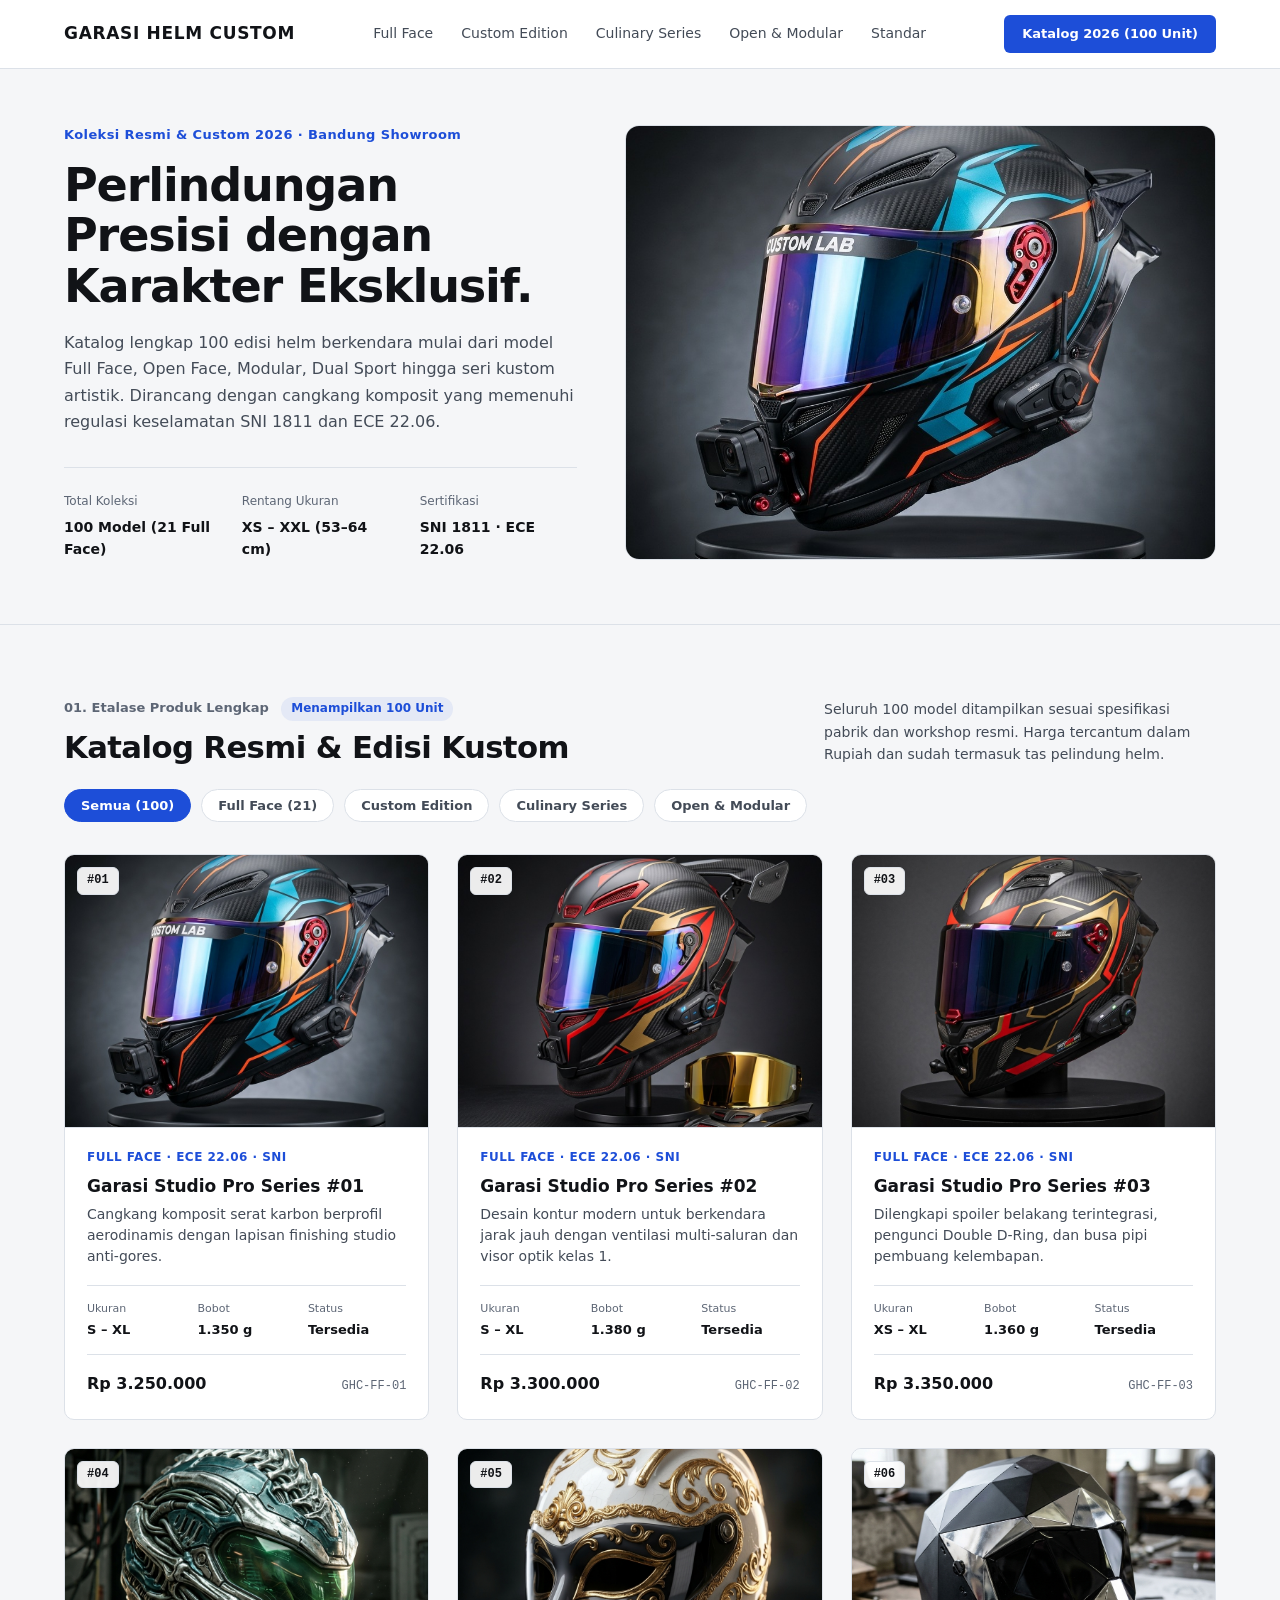
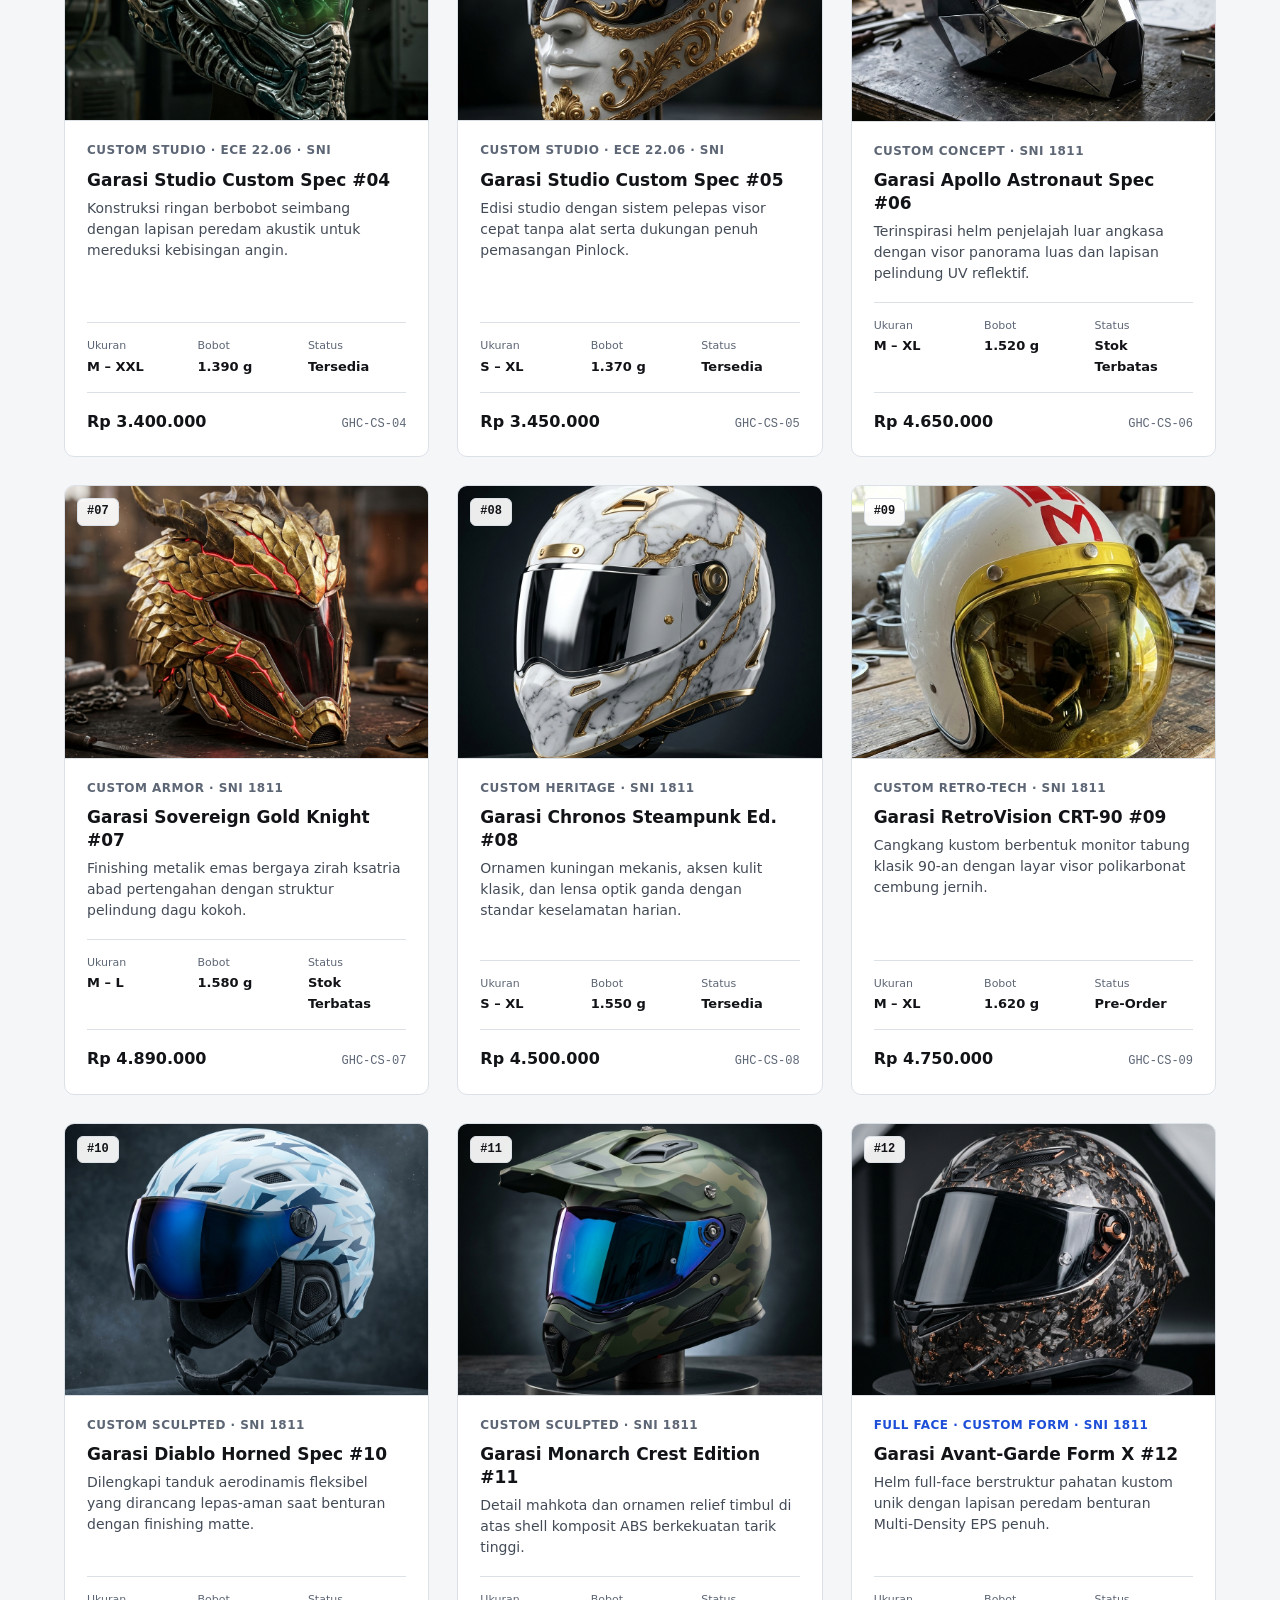
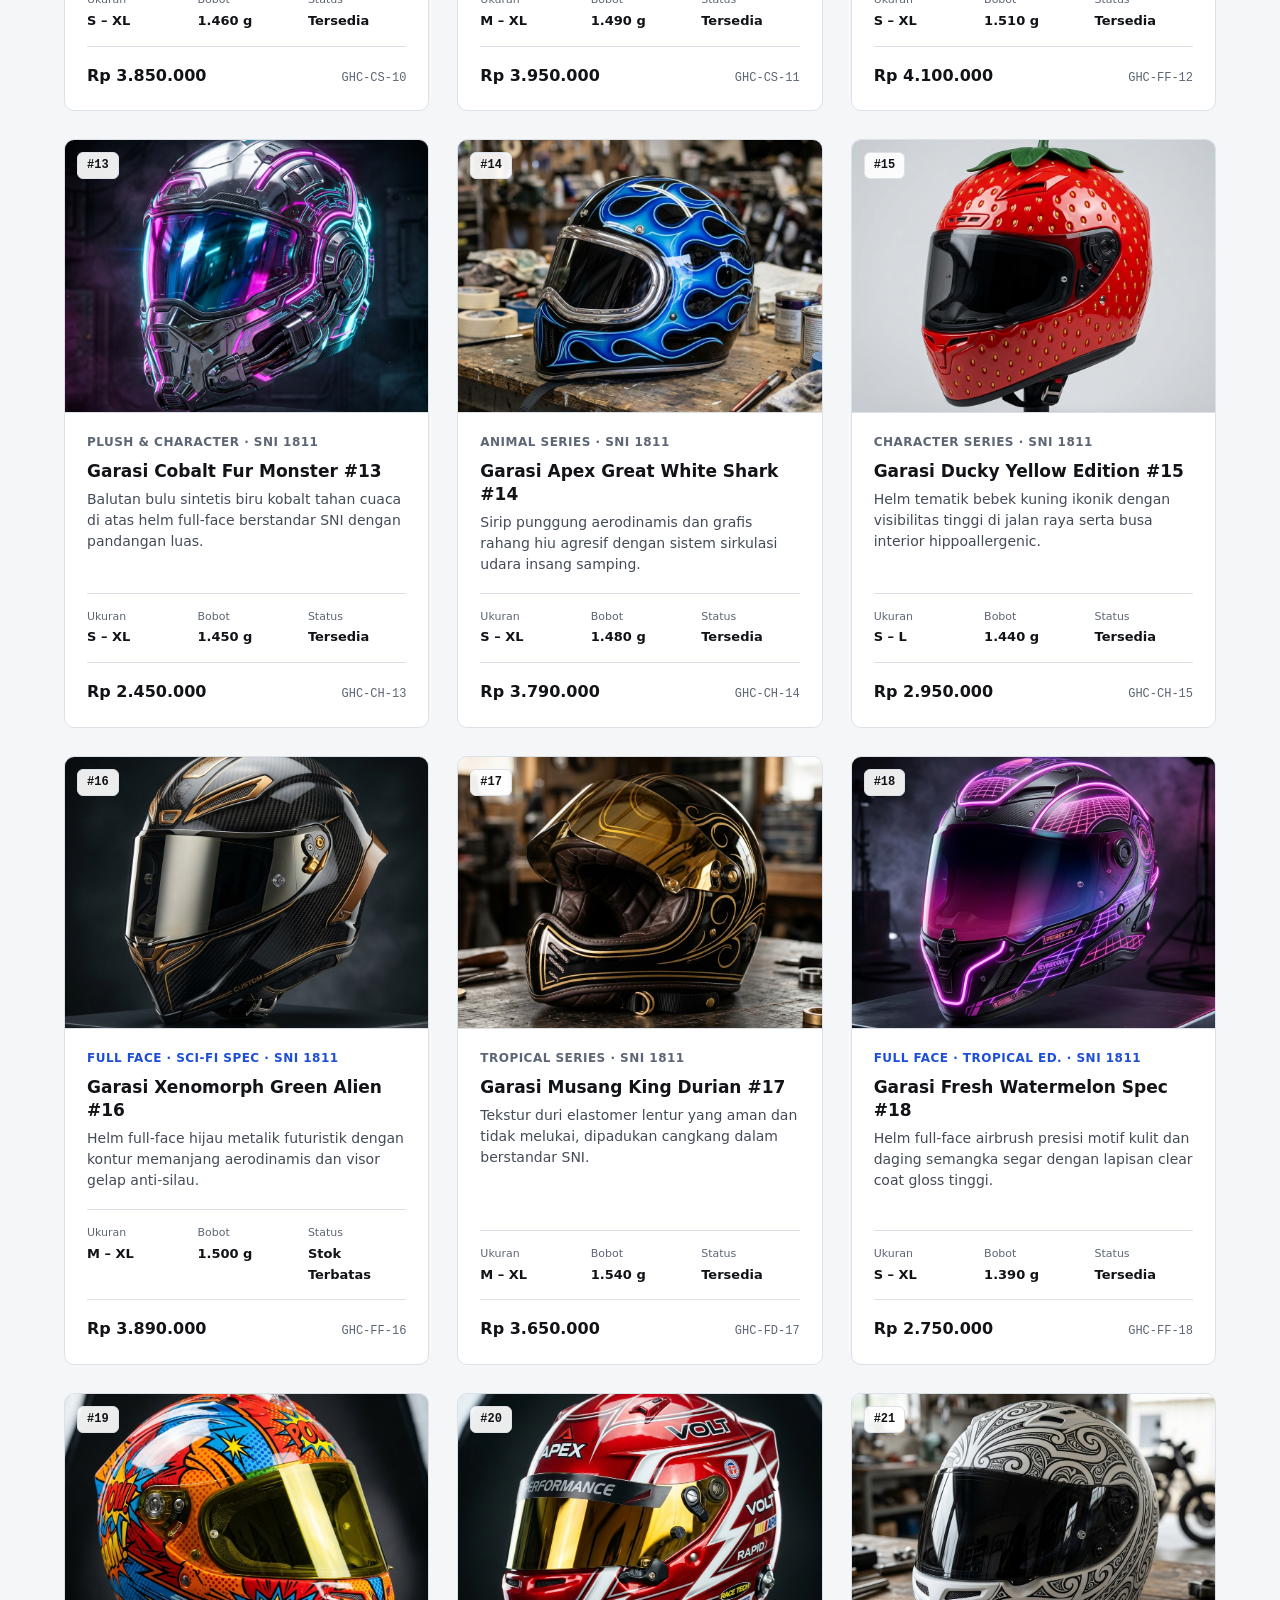
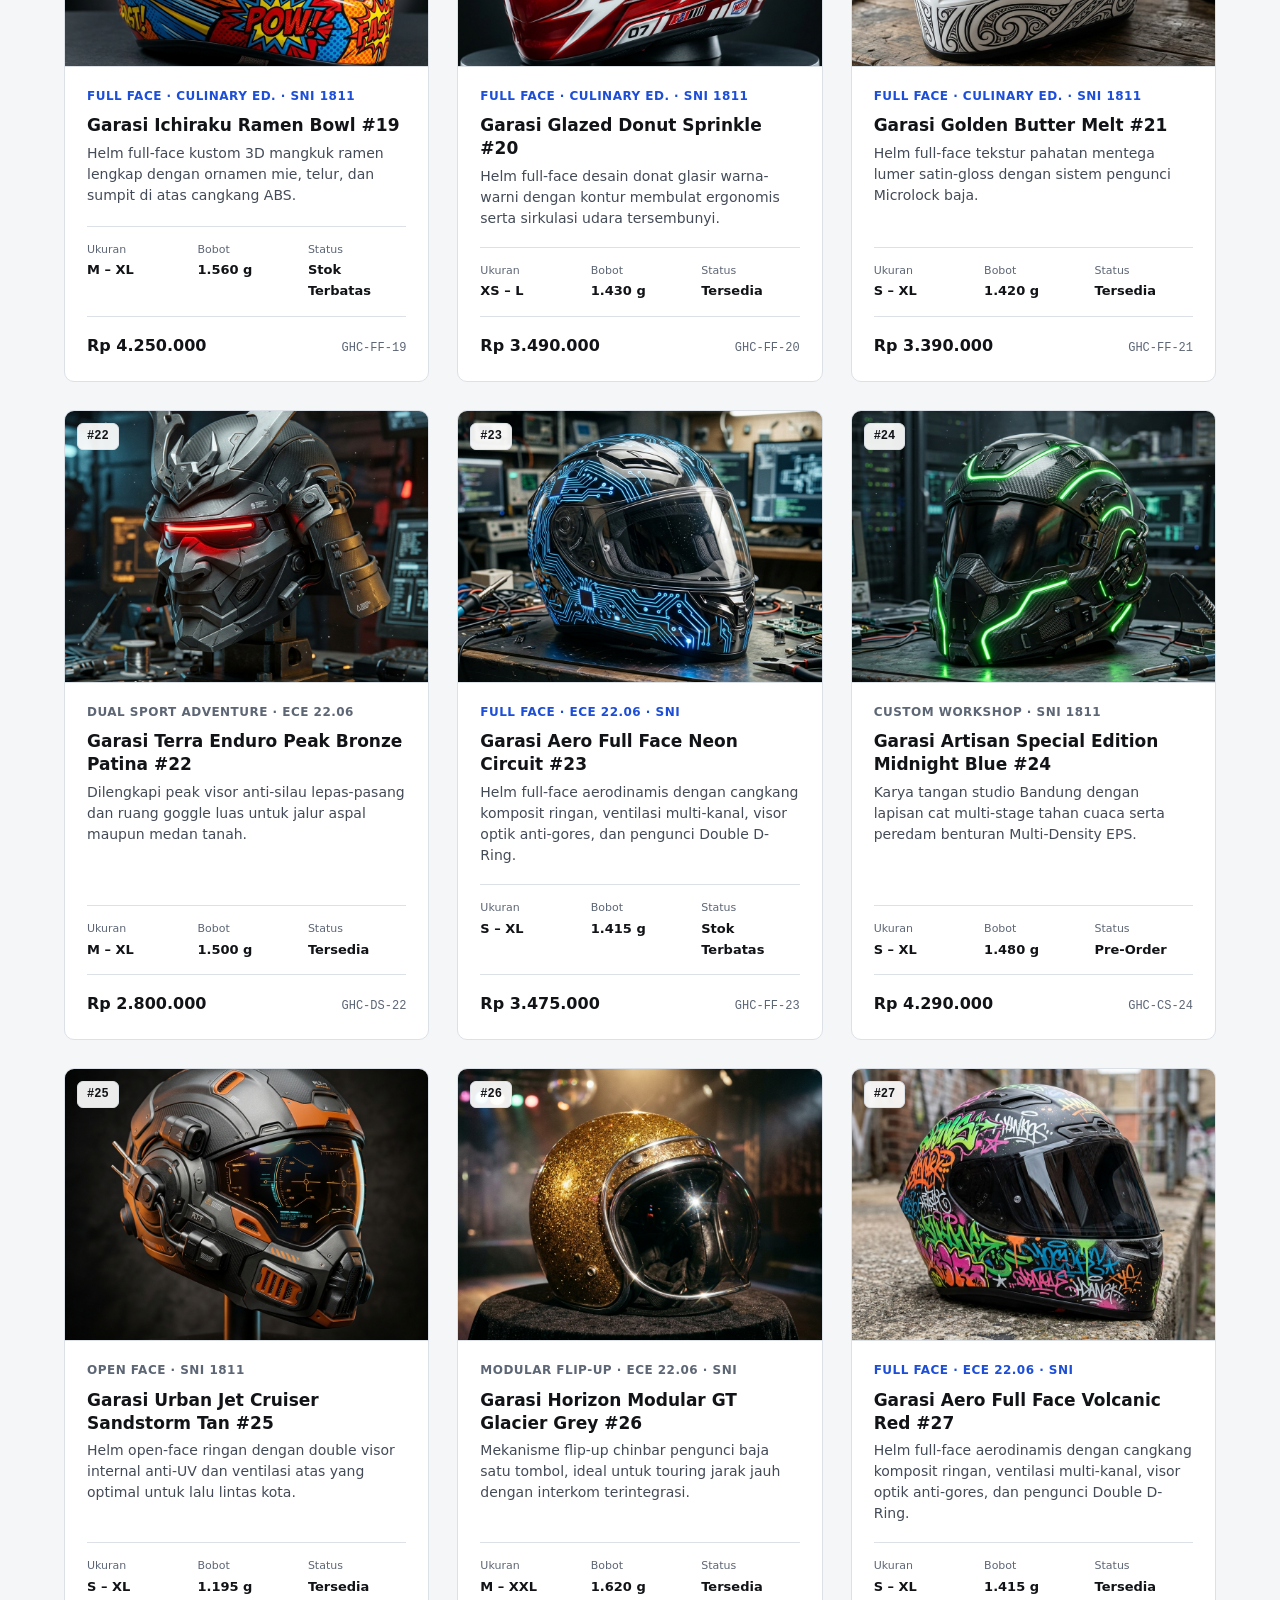
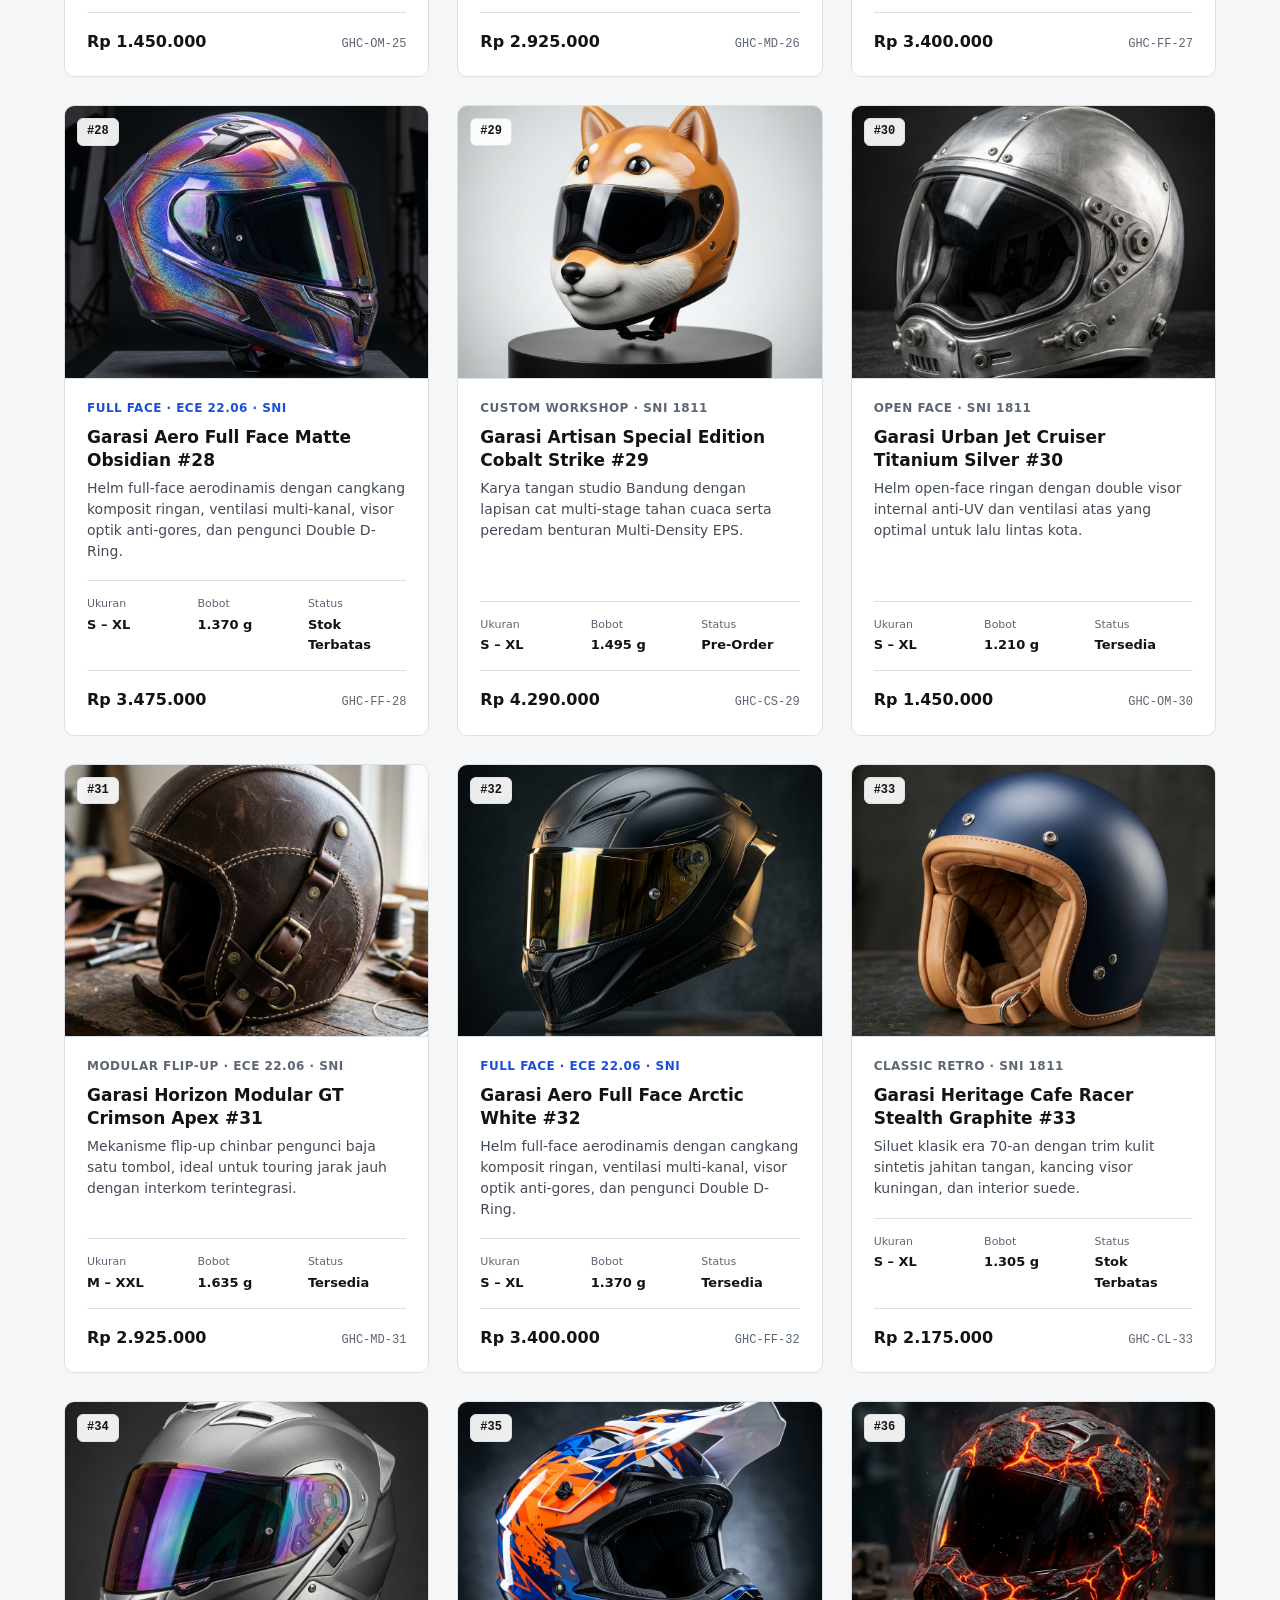
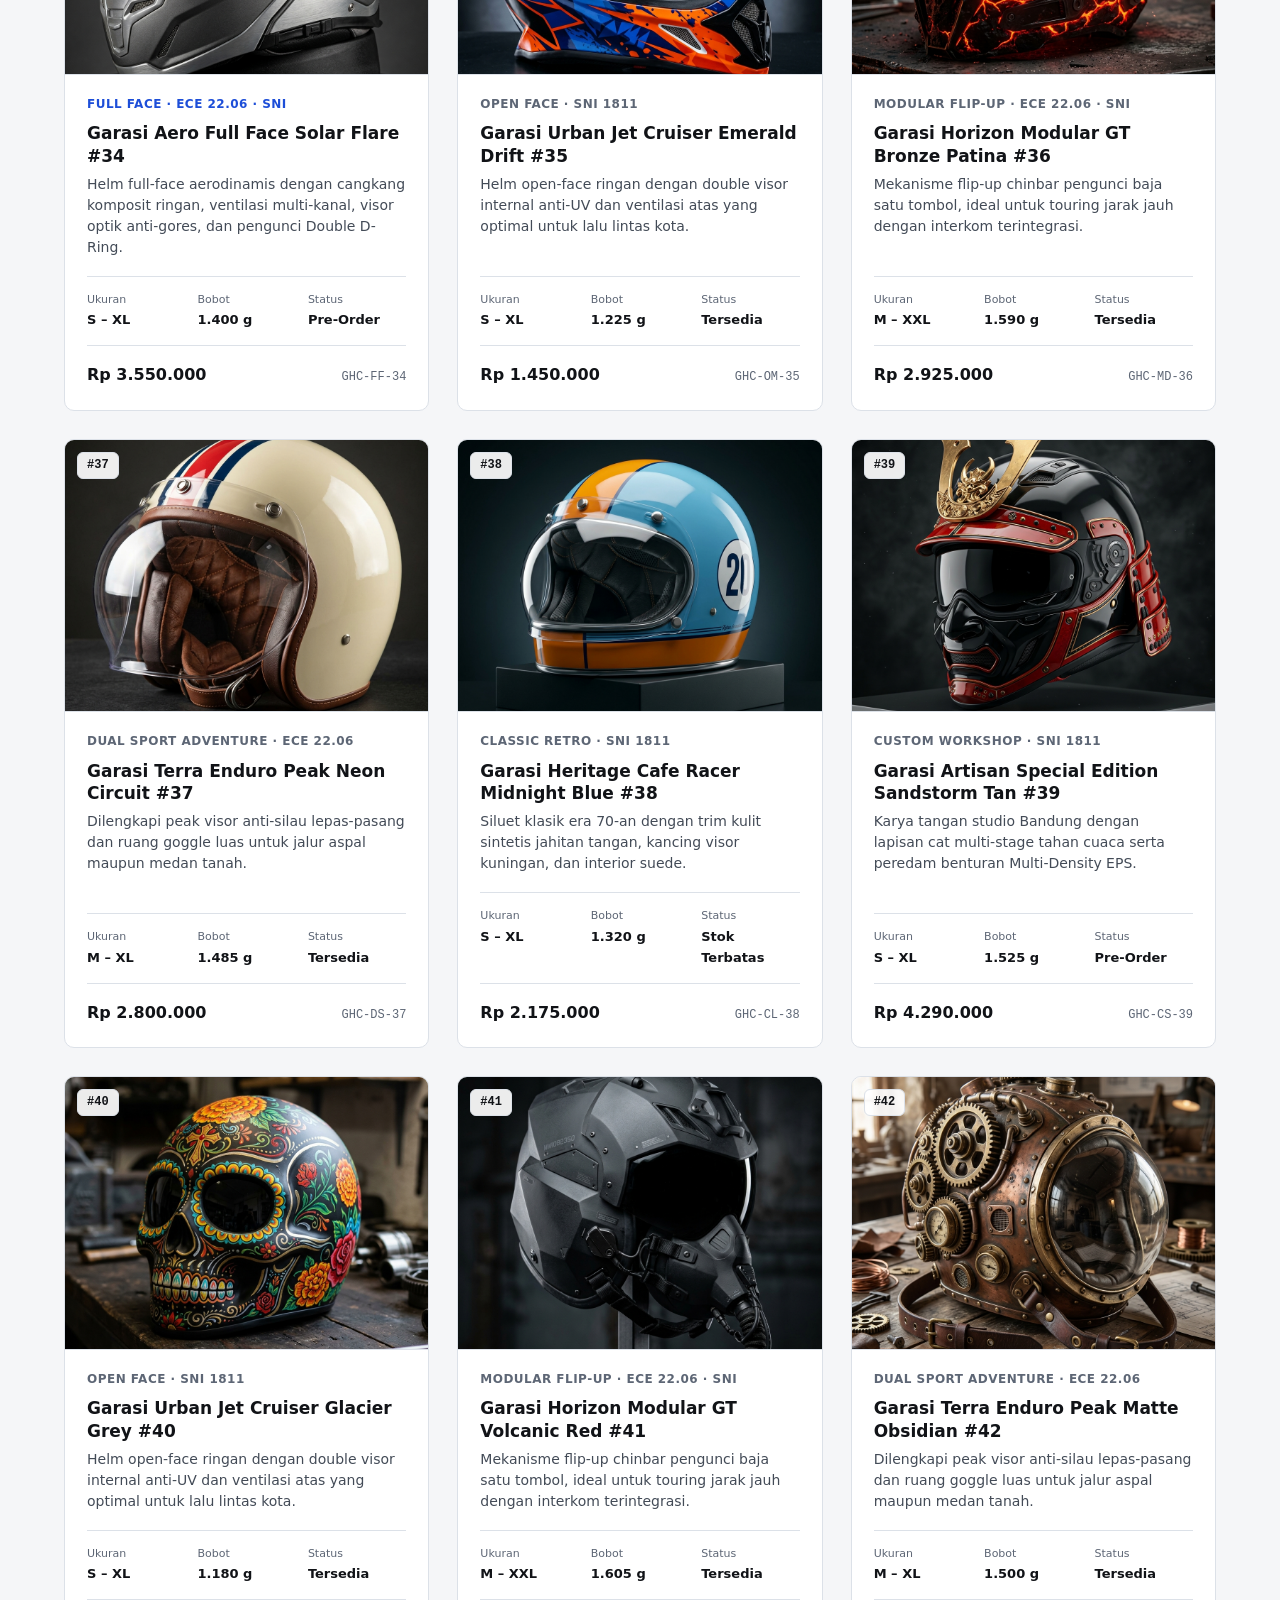
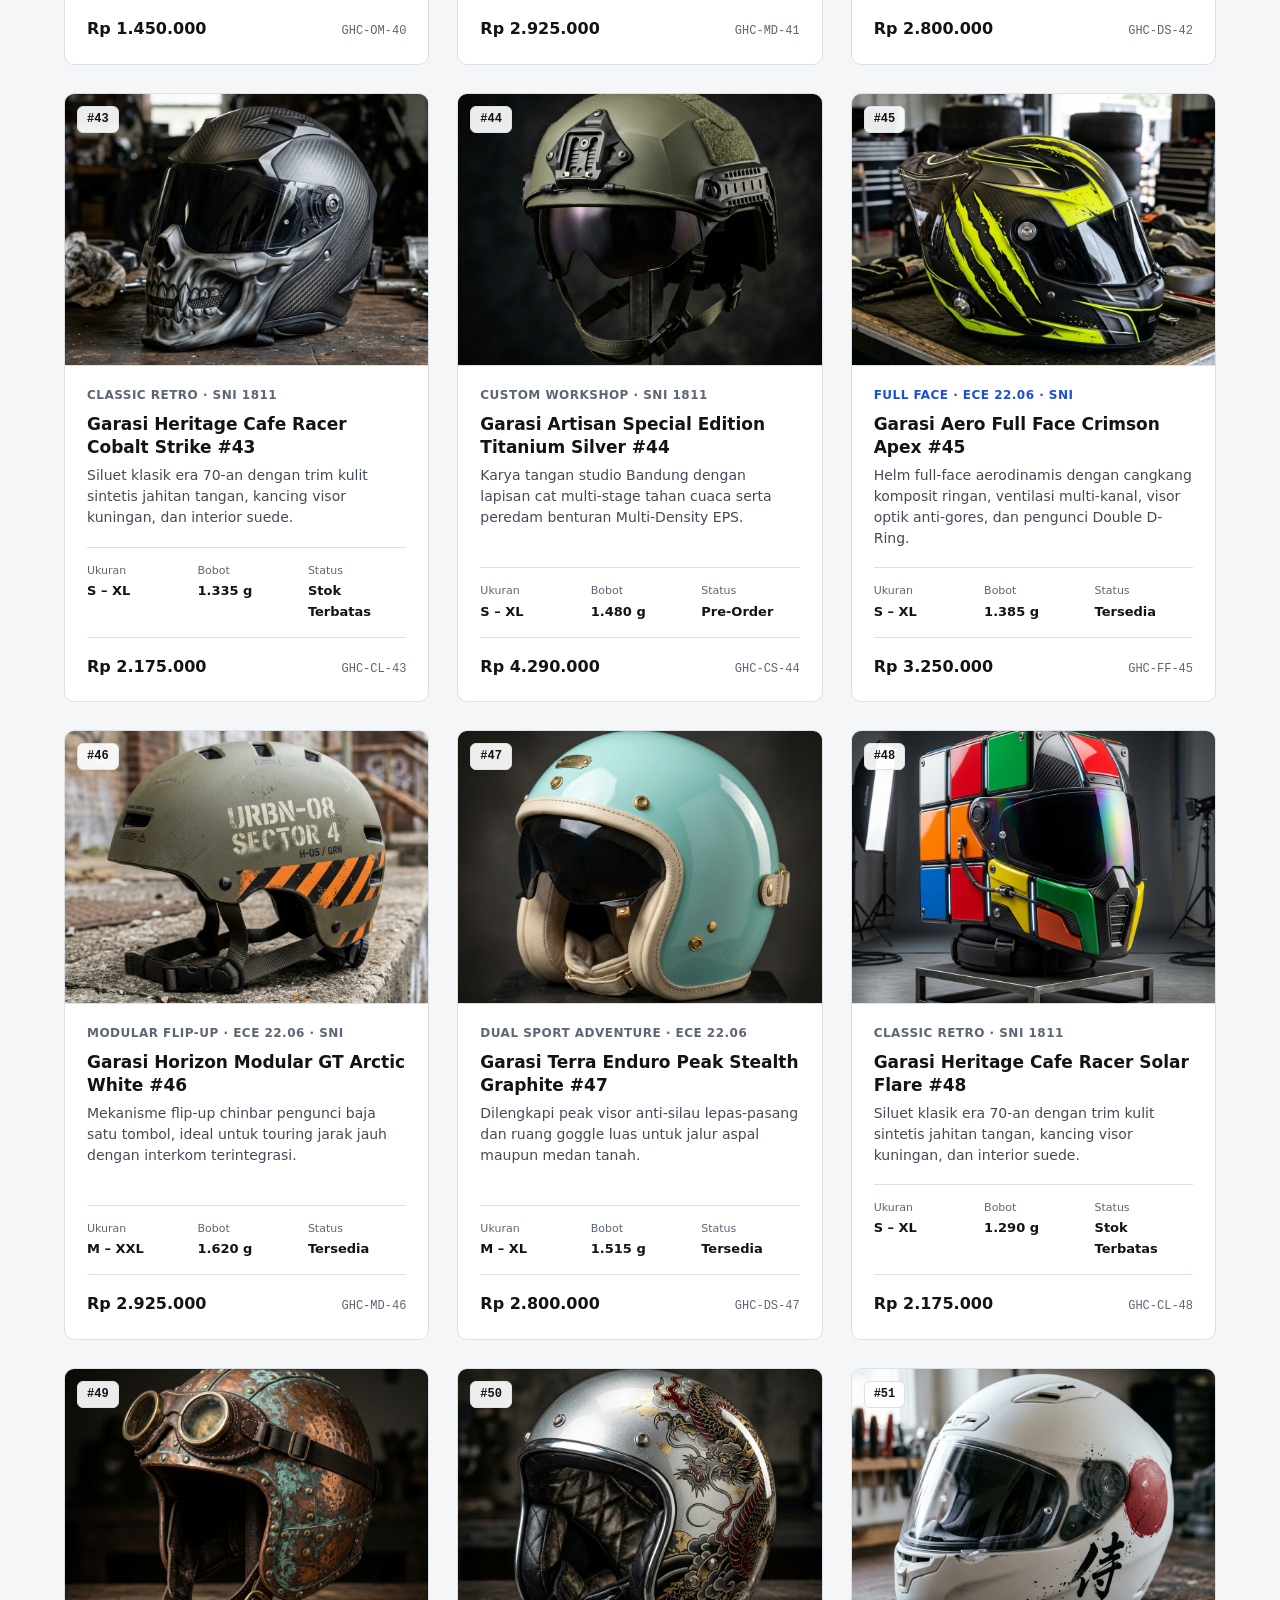
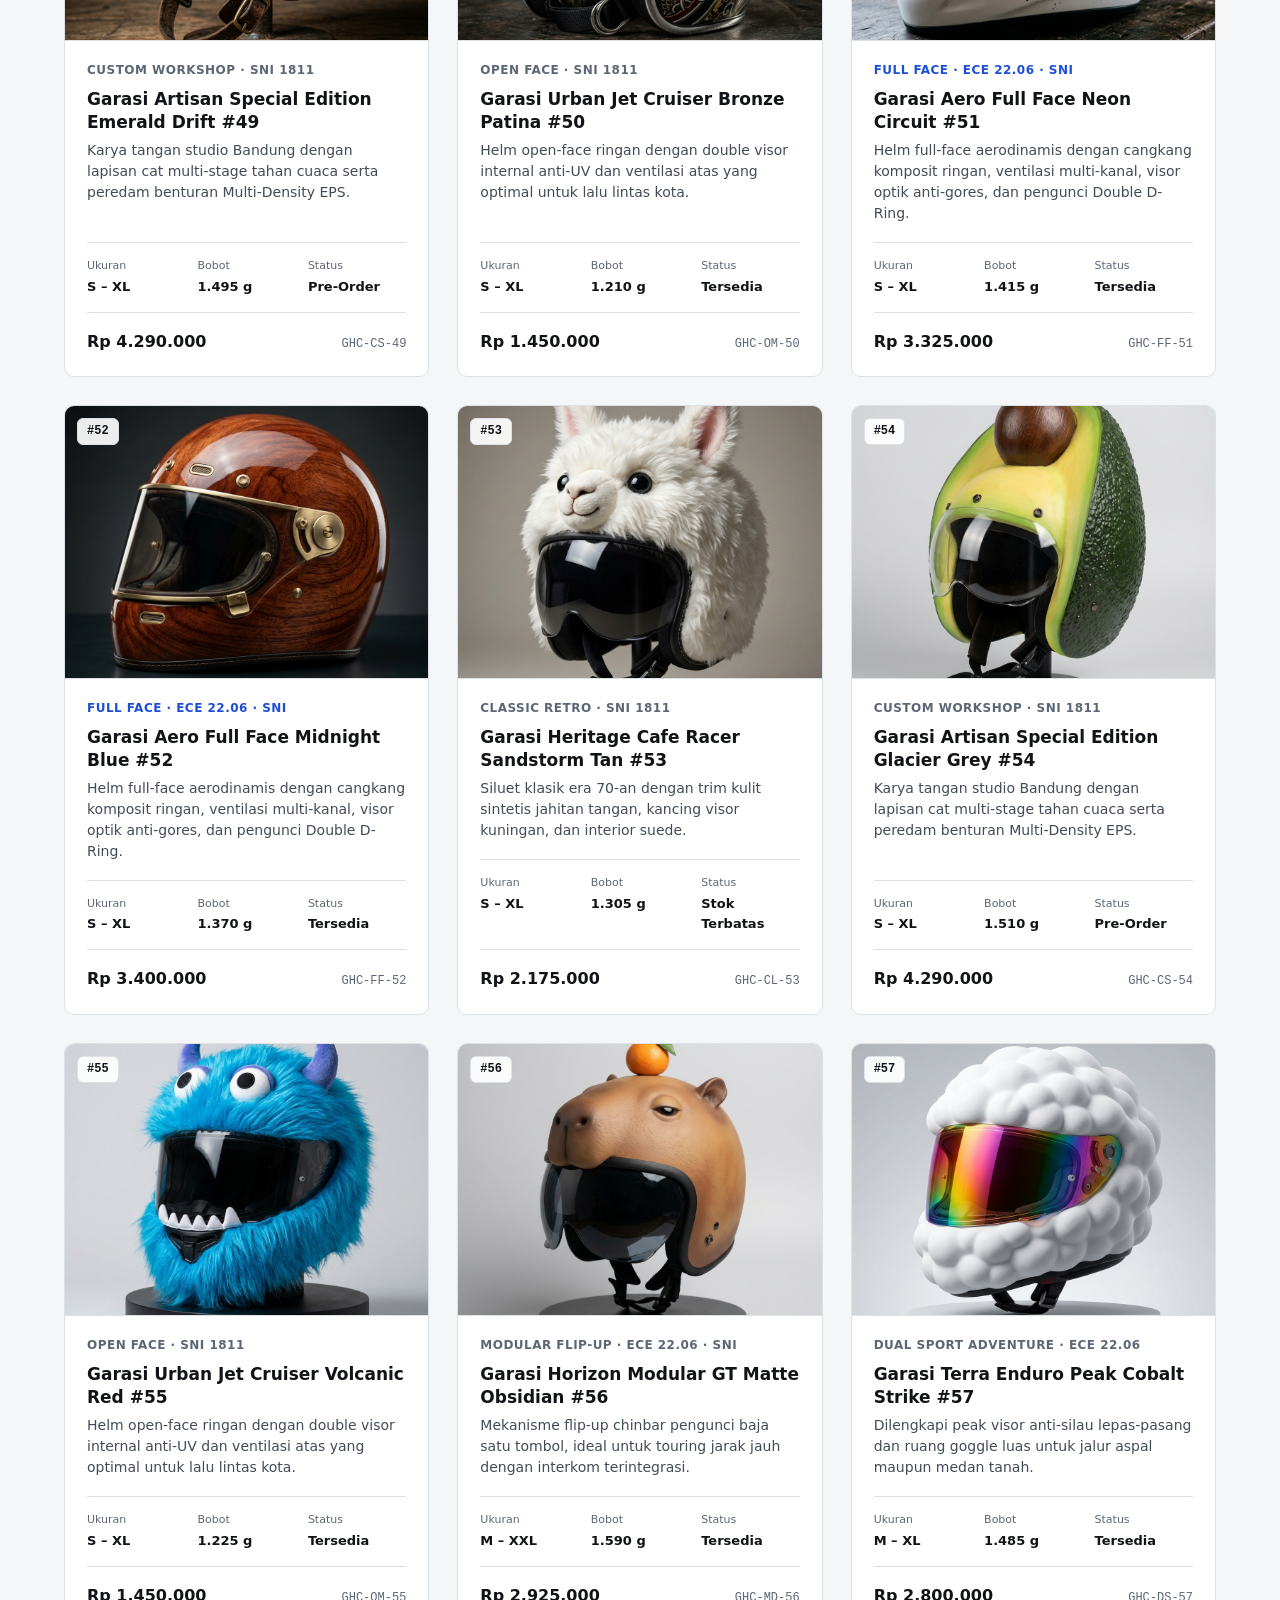
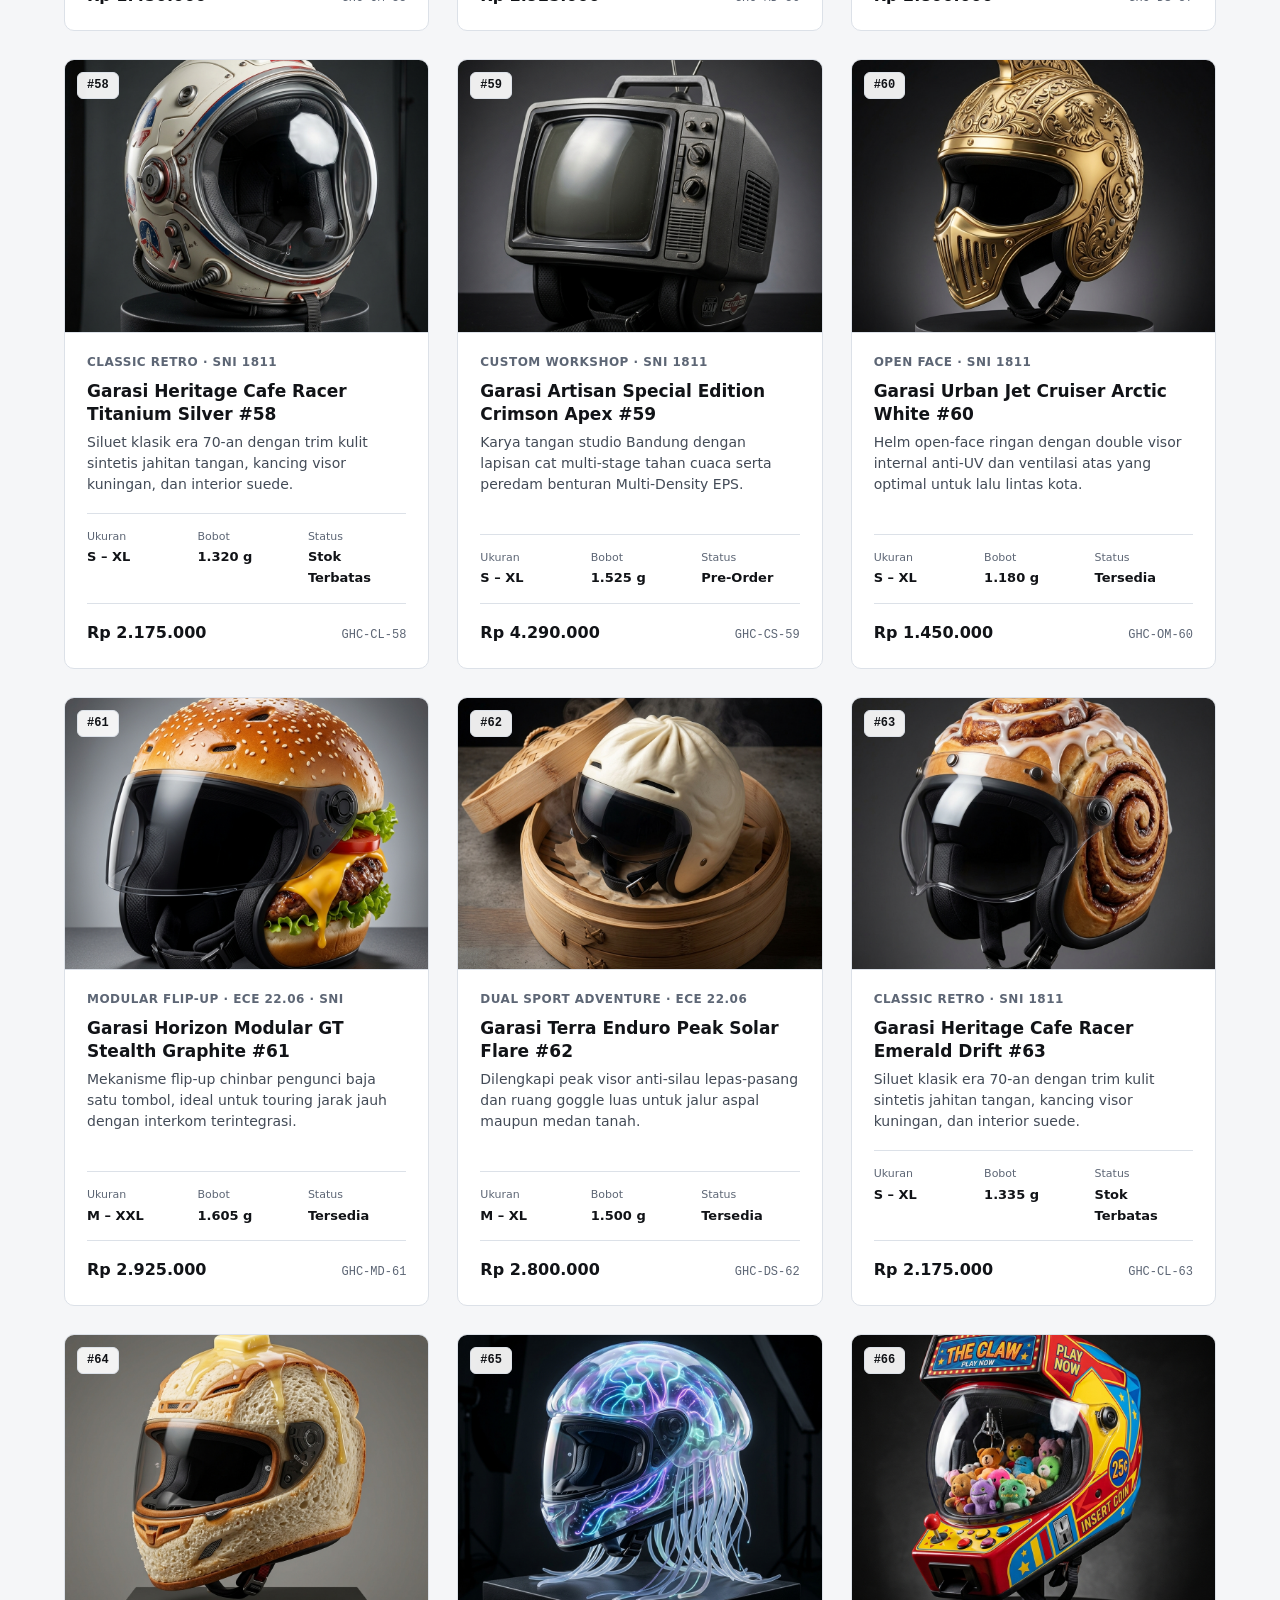
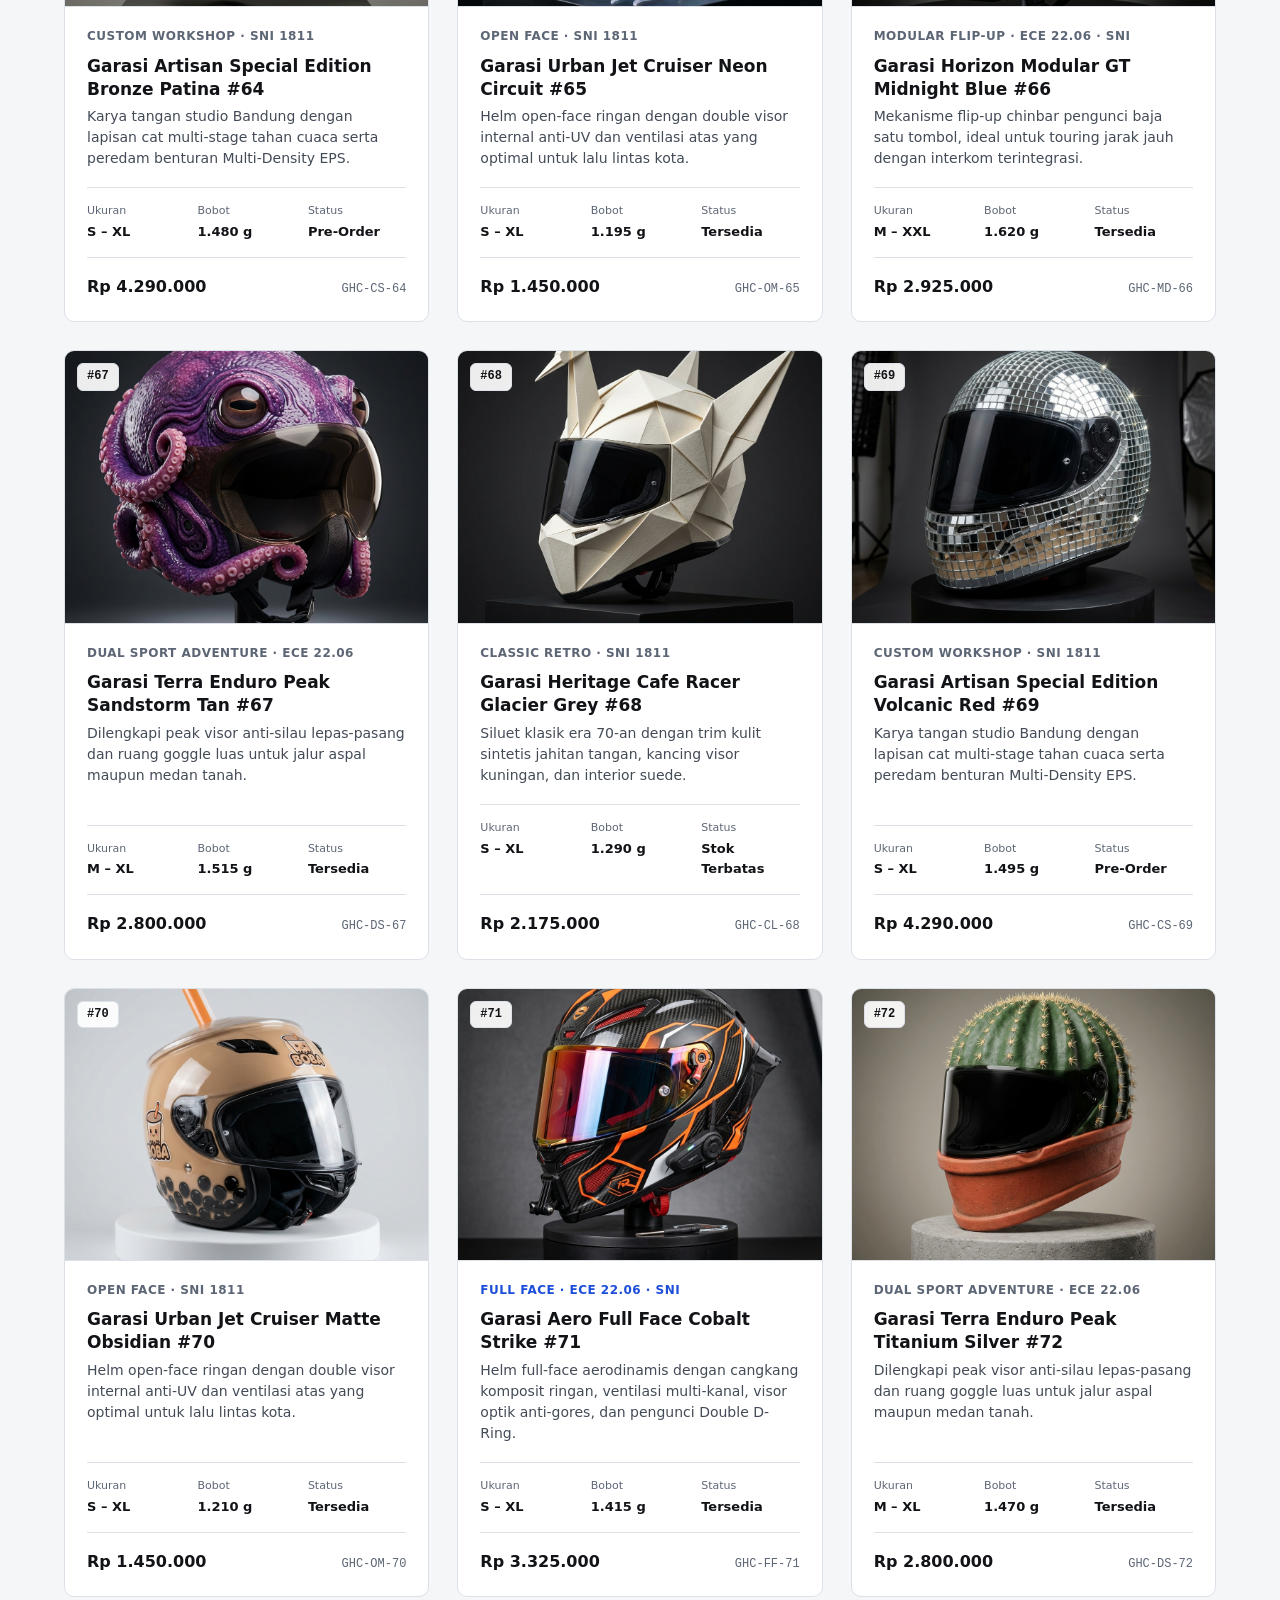
==== commit ce687a32: "Update index.html" ====
--- a/index.html
+++ b/index.html
@@ -76,7 +76,8 @@
         text-decoration: none;
       }
 
-      a:focus-visible {
+      a:focus-visible,
+      button:focus-visible {
         outline: 2px solid var(--accent-cobalt);
         outline-offset: 3px;
         border-radius: 3px;
@@ -264,6 +265,7 @@
 
       .catalog-section {
         padding-block: 72px;
+        scroll-margin-top: 68px;
       }
 
       .section-header {
@@ -271,7 +273,7 @@
         align-items: flex-end;
         justify-content: space-between;
         gap: 32px;
-        margin-bottom: 36px;
+        margin-bottom: 24px;
       }
 
       .section-kicker {
@@ -284,7 +286,7 @@
       .count-badge {
         display: inline-block;
         margin-left: 8px;
-        padding: 2px 8px;
+        padding: 2px 10px;
         font-size: 0.75rem;
         font-weight: 600;
         color: var(--accent-cobalt);
@@ -307,6 +309,38 @@
         max-width: 44ch;
         font-size: 0.875rem;
         color: var(--ink-secondary);
+      }
+
+      .filter-bar {
+        display: flex;
+        flex-wrap: wrap;
+        gap: 10px;
+        margin-bottom: 32px;
+      }
+
+      .filter-btn {
+        appearance: none;
+        border: 1px solid var(--border-hairline);
+        background-color: var(--bg-surface);
+        color: var(--ink-secondary);
+        font-family: var(--font-sans);
+        font-size: 0.8125rem;
+        font-weight: 600;
+        padding: 8px 16px;
+        border-radius: 999px;
+        cursor: pointer;
+        transition: all 150ms cubic-bezier(0.16, 1, 0.3, 1);
+      }
+
+      .filter-btn:hover {
+        border-color: var(--border-strong);
+        color: var(--ink-primary);
+      }
+
+      .filter-btn.is-active {
+        background-color: var(--accent-cobalt);
+        border-color: var(--accent-cobalt);
+        color: #ffffff;
       }
 
       .catalog-grid {
@@ -343,6 +377,21 @@
         border-inline: 0;
       }
 
+      .unit-pill {
+        position: absolute;
+        top: 12px;
+        left: 12px;
+        z-index: 2;
+        padding: 3px 9px;
+        font-family: var(--font-mono);
+        font-size: 0.75rem;
+        font-weight: 600;
+        color: var(--ink-primary);
+        background-color: rgba(255, 255, 255, 0.92);
+        border: 1px solid var(--border-hairline);
+        border-radius: var(--radius-sm);
+      }
+
       .card-image {
         width: 100%;
         height: 100%;
@@ -368,6 +417,10 @@
         letter-spacing: 0.04em;
         text-transform: uppercase;
         color: var(--ink-muted);
+      }
+
+      .card-meta.is-fullface {
+        color: var(--accent-cobalt);
       }
 
       .card-title {
@@ -661,7 +714,8 @@
         .helmet-card,
         .card-image,
         .nav-link,
-        .primary-anchor {
+        .primary-anchor,
+        .filter-btn {
           transition: none;
         }
       }
@@ -673,15 +727,15 @@
         <a href="#top" class="brand-wordmark">GARASI HELM CUSTOM</a>
 
         <nav class="site-nav" aria-label="Kategori Katalog">
-          <a href="#full-face" class="nav-link">Full Face</a>
-          <a href="#custom-edition" class="nav-link">Custom Edition</a>
-          <a href="#food-series" class="nav-link">Culinary Series</a>
-          <a href="#open-modular" class="nav-link">Open & Modular</a>
+          <a href="#katalog" class="nav-link" data-cat-link="full-face">Full Face</a>
+          <a href="#katalog" class="nav-link" data-cat-link="custom-edition">Custom Edition</a>
+          <a href="#katalog" class="nav-link" data-cat-link="food-series">Culinary Series</a>
+          <a href="#katalog" class="nav-link" data-cat-link="open-modular">Open & Modular</a>
           <a href="#standar" class="nav-link">Standar</a>
         </nav>
 
         <div class="header-action">
-          <a href="#katalog" class="primary-anchor">Katalog 2026 (100 Unit)</a>
+          <a href="#katalog" class="primary-anchor" data-cat-link="all">Katalog 2026 (100 Unit)</a>
         </div>
       </div>
     </header>
@@ -693,13 +747,13 @@
             <p class="eyebrow">Koleksi Resmi & Custom 2026 · Bandung Showroom</p>
             <h1 class="hero-title">Perlindungan Presisi dengan Karakter Eksklusif.</h1>
             <p class="hero-lead">
-              Katalog lengkap 100 edisi helm berkendara mulai dari model studio full-face, open face, modular, dual sport hingga seri kustom artistik. Dirancang dengan cangkang komposit yang memenuhi regulasi keselamatan SNI 1811 dan ECE 22.06.
+              Katalog lengkap 100 edisi helm berkendara mulai dari model Full Face, Open Face, Modular, Dual Sport hingga seri kustom artistik. Dirancang dengan cangkang komposit yang memenuhi regulasi keselamatan SNI 1811 dan ECE 22.06.
             </p>
 
             <div class="hero-specs" aria-label="Ringkasan Spesifikasi Koleksi">
               <div class="spec-item">
                 <span class="spec-label">Total Koleksi</span>
-                <span class="spec-value tabular">100 Model Studio & Custom</span>
+                <span class="spec-value tabular">100 Model (21 Full Face)</span>
               </div>
               <div class="spec-item">
                 <span class="spec-label">Rentang Ukuran</span>
@@ -731,13 +785,21 @@
             <div>
               <p class="section-kicker">
                 01. Etalase Produk Lengkap
-                <span id="total-rendered-badge" class="count-badge tabular">Memuat 100 Unit...</span>
+                <span id="total-rendered-badge" class="count-badge tabular">Menampilkan 100 Unit</span>
               </p>
               <h2 id="catalog-heading" class="section-title">Katalog Resmi & Edisi Kustom</h2>
             </div>
             <p class="section-note">
               Seluruh 100 model ditampilkan sesuai spesifikasi pabrik dan workshop resmi. Harga tercantum dalam Rupiah dan sudah termasuk tas pelindung helm.
             </p>
+          </div>
+
+          <div class="filter-bar" role="tablist" aria-label="Filter Kategori Helm">
+            <button type="button" class="filter-btn is-active" data-filter="all">Semua (100)</button>
+            <button type="button" class="filter-btn" data-filter="full-face">Full Face (21)</button>
+            <button type="button" class="filter-btn" data-filter="custom-edition">Custom Edition</button>
+            <button type="button" class="filter-btn" data-filter="food-series">Culinary Series</button>
+            <button type="button" class="filter-btn" data-filter="open-modular">Open & Modular</button>
           </div>
 
           <div id="catalog-grid" class="catalog-grid">
@@ -853,10 +915,10 @@
         <div class="footer-info">
           <span class="footer-heading">Kategori Koleksi</span>
           <div class="footer-links">
-            <a href="#full-face">Full Face Studio</a>
-            <a href="#custom-edition">Custom Concept & Armor</a>
-            <a href="#food-series">Culinary & Character Series</a>
-            <a href="#open-modular">Open Face & Modular</a>
+            <a href="#katalog" data-cat-link="full-face">Full Face (21 Unit)</a>
+            <a href="#katalog" data-cat-link="custom-edition">Custom Concept & Armor</a>
+            <a href="#katalog" data-cat-link="food-series">Culinary & Character Series</a>
+            <a href="#katalog" data-cat-link="open-modular">Open Face & Modular</a>
             <a href="#standar">Panduan Ukuran</a>
           </div>
         </div>
@@ -880,39 +942,53 @@
         }
       }
 
-      // Unit #01 s/d #21 (gambar/1.jpg - gambar/21.jpg)
-      const baseHelmets = [
-        { num: 1, id: "full-face", meta: "Full Face Studio · ECE 22.06 · SNI", title: "Garasi Studio Pro Series #01", desc: "Cangkang komposit serat karbon berprofil aerodinamis dengan lapisan finishing studio anti-gores.", size: "S – XL", weight: "1.350 g", status: "Tersedia", price: "Rp 3.250.000", sku: "GHC-ST-01" },
-        { num: 2, meta: "Full Face Studio · ECE 22.06 · SNI", title: "Garasi Studio Pro Series #02", desc: "Desain kontur modern untuk berkendara jarak jauh dengan ventilasi multi-saluran dan visor optik kelas 1.", size: "S – XL", weight: "1.380 g", status: "Tersedia", price: "Rp 3.300.000", sku: "GHC-ST-02" },
-        { num: 3, meta: "Full Face Studio · ECE 22.06 · SNI", title: "Garasi Studio Pro Series #03", desc: "Dilengkapi spoiler belakang terintegrasi, pengunci Double D-Ring, dan busa pipi pembuang kelembapan.", size: "XS – XL", weight: "1.360 g", status: "Tersedia", price: "Rp 3.350.000", sku: "GHC-ST-03" },
-        { num: 4, meta: "Full Face Studio · ECE 22.06 · SNI", title: "Garasi Studio Pro Series #04", desc: "Konstruksi ringan berbobot seimbang dengan lapisan peredam akustik untuk mereduksi kebisingan angin.", size: "M – XXL", weight: "1.390 g", status: "Tersedia", price: "Rp 3.400.000", sku: "GHC-ST-04" },
-        { num: 5, meta: "Full Face Studio · ECE 22.06 · SNI", title: "Garasi Studio Pro Series #05", desc: "Edisi studio dengan sistem pelepas visor cepat tanpa alat serta dukungan penuh pemasangan Pinlock.", size: "S – XL", weight: "1.370 g", status: "Tersedia", price: "Rp 3.450.000", sku: "GHC-ST-05" },
-        { num: 6, id: "custom-edition", meta: "Custom Concept · SNI 1811", title: "Garasi Apollo Astronaut Spec #06", desc: "Terinspirasi helm penjelajah luar angkasa dengan visor panorama luas dan lapisan pelindung UV reflektif.", size: "M – XL", weight: "1.520 g", status: "Stok Terbatas", price: "Rp 4.650.000", sku: "GHC-CS-06" },
-        { num: 7, meta: "Custom Armor · SNI 1811", title: "Garasi Sovereign Gold Knight #07", desc: "Finishing metalik emas bergaya zirah ksatria abad pertengahan dengan struktur pelindung dagu kokoh.", size: "M – L", weight: "1.580 g", status: "Stok Terbatas", price: "Rp 4.890.000", sku: "GHC-CS-07" },
-        { num: 8, meta: "Custom Heritage · SNI 1811", title: "Garasi Chronos Steampunk Ed. #08", desc: "Ornamen kuningan mekanis, aksen kulit klasik, dan lensa optik ganda dengan standar keselamatan harian.", size: "S – XL", weight: "1.550 g", status: "Tersedia", price: "Rp 4.500.000", sku: "GHC-CS-08" },
-        { num: 9, meta: "Custom Retro-Tech · SNI 1811", title: "Garasi RetroVision CRT-90 #09", desc: "Cangkang kustom berbentuk monitor tabung klasik 90-an dengan layar visor polikarbonat cembung jernih.", size: "M – XL", weight: "1.620 g", status: "Pre-Order", price: "Rp 4.750.000", sku: "GHC-CS-09" },
-        { num: 10, meta: "Custom Sculpted · SNI 1811", title: "Garasi Diablo Horned Spec #10", desc: "Dilengkapi tanduk aerodinamis fleksibel yang dirancang lepas-aman saat benturan dengan finishing matte.", size: "S – XL", weight: "1.460 g", status: "Tersedia", price: "Rp 3.850.000", sku: "GHC-CS-10" },
-        { num: 11, meta: "Custom Sculpted · SNI 1811", title: "Garasi Monarch Crest Edition #11", desc: "Detail mahkota dan ornamen relief timbul di atas shell komposit ABS berkekuatan tarik tinggi.", size: "M – XL", weight: "1.490 g", status: "Tersedia", price: "Rp 3.950.000", sku: "GHC-CS-11" },
-        { num: 12, meta: "Custom Art Form · SNI 1811", title: "Garasi Avant-Garde Form X #12", desc: "Siluet pahatan kustom berkarakter unik dengan lapisan peredam benturan Multi-Density EPS penuh di bagian dalam.", size: "S – XL", weight: "1.510 g", status: "Tersedia", price: "Rp 4.100.000", sku: "GHC-CS-12" },
-        { num: 13, meta: "Plush & Character · SNI 1811", title: "Garasi Cobalt Fur Monster #13", desc: "Balutan bulu sintetis biru kobalt tahan cuaca di atas helm full-face berstandar SNI dengan pandangan luas.", size: "S – XL", weight: "1.450 g", status: "Tersedia", price: "Rp 2.450.000", sku: "GHC-CH-13" },
-        { num: 14, meta: "Animal Series · SNI 1811", title: "Garasi Apex Great White Shark #14", desc: "Sirip punggung aerodinamis dan grafis rahang hiu agresif dengan sistem sirkulasi udara insang samping.", size: "S – XL", weight: "1.480 g", status: "Tersedia", price: "Rp 3.790.000", sku: "GHC-CH-14" },
-        { num: 15, meta: "Character Series · SNI 1811", title: "Garasi Ducky Yellow Edition #15", desc: "Helm tematik bebek kuning ikonik dengan visibilitas tinggi di jalan raya serta busa interior hippoallergenic.", size: "S – L", weight: "1.440 g", status: "Tersedia", price: "Rp 2.950.000", sku: "GHC-CH-15" },
-        { num: 16, meta: "Sci-Fi Series · SNI 1811", title: "Garasi Xenomorph Green Alien #16", desc: "Finishing hijau metalik futuristik dengan kontur kepala memanjang aerodinamis dan visor gelap anti-silau.", size: "M – XL", weight: "1.500 g", status: "Stok Terbatas", price: "Rp 3.890.000", sku: "GHC-CH-16" },
-        { num: 17, id: "food-series", meta: "Tropical Series · SNI 1811", title: "Garasi Musang King Durian #17", desc: "Tekstur duri elastomer lentur yang aman dan tidak melukai, dipadukan cangkang dalam berstandar SNI.", size: "M – XL", weight: "1.540 g", status: "Tersedia", price: "Rp 3.650.000", sku: "GHC-FD-17" },
-        { num: 18, meta: "Tropical Series · SNI 1811", title: "Garasi Fresh Watermelon Spec #18", desc: "Pengecatan airbrush presisi motif kulit dan daging semangka segar dengan lapisan clear coat gloss tinggi.", size: "S – XL", weight: "1.390 g", status: "Tersedia", price: "Rp 2.750.000", sku: "GHC-FD-18" },
-        { num: 19, meta: "Culinary Series · SNI 1811", title: "Garasi Ichiraku Ramen Bowl #19", desc: "Detail 3D mangkuk ramen lengkap dengan ornamen mie, telur, dan sumpit di atas cangkang ABS teruji.", size: "M – XL", weight: "1.560 g", status: "Stok Terbatas", price: "Rp 4.250.000", sku: "GHC-FD-19" },
-        { num: 20, meta: "Culinary Series · SNI 1811", title: "Garasi Glazed Donut Sprinkle #20", desc: "Desain donat glasir warna-warni dengan kontur membulat ergonomis serta sirkulasi udara tersembunyi.", size: "XS – L", weight: "1.430 g", status: "Tersedia", price: "Rp 3.490.000", sku: "GHC-FD-20" },
-        { num: 21, meta: "Culinary Series · SNI 1811", title: "Garasi Golden Butter Melt #21", desc: "Tekstur pahatan mentega lumer satin-gloss dengan sistem pengunci Microlock baja dan interior lepas-pasang.", size: "S – XL", weight: "1.420 g", status: "Tersedia", price: "Rp 3.390.000", sku: "GHC-FD-21" }
-      ];
-
-      // Unit #22 s/d #100 (gambar/22.jpg - gambar/100.jpg)
-      const extraSeries = [
-        { code: "OM", meta: "Open Face · SNI 1811", prefix: "Garasi Urban Jet Cruiser", desc: "Helm open-face ringan dengan double visor internal anti-UV dan ventilasi atas yang optimal untuk lalu lintas kota.", basePrice: 1450000, weight: 1180, size: "S – XL", id: "open-modular" },
-        { code: "MD", meta: "Modular Flip-Up · ECE 22.06 · SNI", prefix: "Garasi Horizon Modular GT", desc: "Mekanisme flip-up chinbar pengunci baja satu tombol, ideal untuk touring jarak jauh dengan interkom terintegrasi.", basePrice: 2850000, weight: 1590, size: "M – XXL" },
-        { code: "DS", meta: "Dual Sport Adventure · ECE 22.06", prefix: "Garasi Terra Enduro Peak", desc: "Dilengkapi peak visor anti-silau lepas-pasang dan ruang goggle luas untuk jalur aspal maupun medan tanah.", basePrice: 2650000, weight: 1470, size: "M – XL" },
-        { code: "RC", meta: "Track Carbon · FIM · ECE 22.06", prefix: "Garasi Veloce Carbon GP", desc: "Konstruksi 100% serat karbon 3K ultra-ringan dengan spoiler balap teruji terowongan angin dan tali Double D-Ring.", basePrice: 5400000, weight: 1260, size: "XS – L" },
-        { code: "CL", meta: "Classic Retro · SNI 1811", prefix: "Garasi Heritage Cafe Racer", desc: "Siluet klasik era 70-an dengan trim kulit sintetis jahitan tangan, kancing visor kuningan, dan interior suede.", basePrice: 1950000, weight: 1290, size: "S – XL" },
-        { code: "CS", meta: "Custom Workshop · SNI 1811", prefix: "Garasi Artisan Special Edition", desc: "Karya tangan studio Bandung dengan lapisan cat multi-stage tahan cuaca serta peredam benturan Multi-Density EPS.", basePrice: 3990000, weight: 1480, size: "S – XL" }
+      // Daftar resmi 21 nomor yang dikategorikan sebagai Full Face
+      const FULL_FACE_NUMBERS = new Set([
+        1, 2, 3, 12, 16, 18, 19, 20, 21, 23, 27, 28, 32, 34, 45, 51, 52, 71, 73, 74, 75
+      ]);
+
+      // Spesifikasi khusus untuk unit #01 s/d #21
+      const specialSpecs = {
+        1: { category: "full-face", meta: "Full Face · ECE 22.06 · SNI", title: "Garasi Studio Pro Series #01", desc: "Cangkang komposit serat karbon berprofil aerodinamis dengan lapisan finishing studio anti-gores.", size: "S – XL", weight: "1.350 g", status: "Tersedia", price: "Rp 3.250.000", sku: "GHC-FF-01" },
+        2: { category: "full-face", meta: "Full Face · ECE 22.06 · SNI", title: "Garasi Studio Pro Series #02", desc: "Desain kontur modern untuk berkendara jarak jauh dengan ventilasi multi-saluran dan visor optik kelas 1.", size: "S – XL", weight: "1.380 g", status: "Tersedia", price: "Rp 3.300.000", sku: "GHC-FF-02" },
+        3: { category: "full-face", meta: "Full Face · ECE 22.06 · SNI", title: "Garasi Studio Pro Series #03", desc: "Dilengkapi spoiler belakang terintegrasi, pengunci Double D-Ring, dan busa pipi pembuang kelembapan.", size: "XS – XL", weight: "1.360 g", status: "Tersedia", price: "Rp 3.350.000", sku: "GHC-FF-03" },
+        4: { category: "custom-edition", meta: "Custom Studio · ECE 22.06 · SNI", title: "Garasi Studio Custom Spec #04", desc: "Konstruksi ringan berbobot seimbang dengan lapisan peredam akustik untuk mereduksi kebisingan angin.", size: "M – XXL", weight: "1.390 g", status: "Tersedia", price: "Rp 3.400.000", sku: "GHC-CS-04" },
+        5: { category: "custom-edition", meta: "Custom Studio · ECE 22.06 · SNI", title: "Garasi Studio Custom Spec #05", desc: "Edisi studio dengan sistem pelepas visor cepat tanpa alat serta dukungan penuh pemasangan Pinlock.", size: "S – XL", weight: "1.370 g", status: "Tersedia", price: "Rp 3.450.000", sku: "GHC-CS-05" },
+        6: { category: "custom-edition", meta: "Custom Concept · SNI 1811", title: "Garasi Apollo Astronaut Spec #06", desc: "Terinspirasi helm penjelajah luar angkasa dengan visor panorama luas dan lapisan pelindung UV reflektif.", size: "M – XL", weight: "1.520 g", status: "Stok Terbatas", price: "Rp 4.650.000", sku: "GHC-CS-06" },
+        7: { category: "custom-edition", meta: "Custom Armor · SNI 1811", title: "Garasi Sovereign Gold Knight #07", desc: "Finishing metalik emas bergaya zirah ksatria abad pertengahan dengan struktur pelindung dagu kokoh.", size: "M – L", weight: "1.580 g", status: "Stok Terbatas", price: "Rp 4.890.000", sku: "GHC-CS-07" },
+        8: { category: "custom-edition", meta: "Custom Heritage · SNI 1811", title: "Garasi Chronos Steampunk Ed. #08", desc: "Ornamen kuningan mekanis, aksen kulit klasik, dan lensa optik ganda dengan standar keselamatan harian.", size: "S – XL", weight: "1.550 g", status: "Tersedia", price: "Rp 4.500.000", sku: "GHC-CS-08" },
+        9: { category: "custom-edition", meta: "Custom Retro-Tech · SNI 1811", title: "Garasi RetroVision CRT-90 #09", desc: "Cangkang kustom berbentuk monitor tabung klasik 90-an dengan layar visor polikarbonat cembung jernih.", size: "M – XL", weight: "1.620 g", status: "Pre-Order", price: "Rp 4.750.000", sku: "GHC-CS-09" },
+        10: { category: "custom-edition", meta: "Custom Sculpted · SNI 1811", title: "Garasi Diablo Horned Spec #10", desc: "Dilengkapi tanduk aerodinamis fleksibel yang dirancang lepas-aman saat benturan dengan finishing matte.", size: "S – XL", weight: "1.460 g", status: "Tersedia", price: "Rp 3.850.000", sku: "GHC-CS-10" },
+        11: { category: "custom-edition", meta: "Custom Sculpted · SNI 1811", title: "Garasi Monarch Crest Edition #11", desc: "Detail mahkota dan ornamen relief timbul di atas shell komposit ABS berkekuatan tarik tinggi.", size: "M – XL", weight: "1.490 g", status: "Tersedia", price: "Rp 3.950.000", sku: "GHC-CS-11" },
+        12: { category: "full-face", meta: "Full Face · Custom Form · SNI 1811", title: "Garasi Avant-Garde Form X #12", desc: "Helm full-face berstruktur pahatan kustom unik dengan lapisan peredam benturan Multi-Density EPS penuh.", size: "S – XL", weight: "1.510 g", status: "Tersedia", price: "Rp 4.100.000", sku: "GHC-FF-12" },
+        13: { category: "custom-edition", meta: "Plush & Character · SNI 1811", title: "Garasi Cobalt Fur Monster #13", desc: "Balutan bulu sintetis biru kobalt tahan cuaca di atas helm full-face berstandar SNI dengan pandangan luas.", size: "S – XL", weight: "1.450 g", status: "Tersedia", price: "Rp 2.450.000", sku: "GHC-CH-13" },
+        14: { category: "custom-edition", meta: "Animal Series · SNI 1811", title: "Garasi Apex Great White Shark #14", desc: "Sirip punggung aerodinamis dan grafis rahang hiu agresif dengan sistem sirkulasi udara insang samping.", size: "S – XL", weight: "1.480 g", status: "Tersedia", price: "Rp 3.790.000", sku: "GHC-CH-14" },
+        15: { category: "custom-edition", meta: "Character Series · SNI 1811", title: "Garasi Ducky Yellow Edition #15", desc: "Helm tematik bebek kuning ikonik dengan visibilitas tinggi di jalan raya serta busa interior hippoallergenic.", size: "S – L", weight: "1.440 g", status: "Tersedia", price: "Rp 2.950.000", sku: "GHC-CH-15" },
+        16: { category: "full-face", meta: "Full Face · Sci-Fi Spec · SNI 1811", title: "Garasi Xenomorph Green Alien #16", desc: "Helm full-face hijau metalik futuristik dengan kontur memanjang aerodinamis dan visor gelap anti-silau.", size: "M – XL", weight: "1.500 g", status: "Stok Terbatas", price: "Rp 3.890.000", sku: "GHC-FF-16" },
+        17: { category: "food-series", meta: "Tropical Series · SNI 1811", title: "Garasi Musang King Durian #17", desc: "Tekstur duri elastomer lentur yang aman dan tidak melukai, dipadukan cangkang dalam berstandar SNI.", size: "M – XL", weight: "1.540 g", status: "Tersedia", price: "Rp 3.650.000", sku: "GHC-FD-17" },
+        18: { category: "full-face", meta: "Full Face · Tropical Ed. · SNI 1811", title: "Garasi Fresh Watermelon Spec #18", desc: "Helm full-face airbrush presisi motif kulit dan daging semangka segar dengan lapisan clear coat gloss tinggi.", size: "S – XL", weight: "1.390 g", status: "Tersedia", price: "Rp 2.750.000", sku: "GHC-FF-18" },
+        19: { category: "full-face", meta: "Full Face · Culinary Ed. · SNI 1811", title: "Garasi Ichiraku Ramen Bowl #19", desc: "Helm full-face kustom 3D mangkuk ramen lengkap dengan ornamen mie, telur, dan sumpit di atas cangkang ABS.", size: "M – XL", weight: "1.560 g", status: "Stok Terbatas", price: "Rp 4.250.000", sku: "GHC-FF-19" },
+        20: { category: "full-face", meta: "Full Face · Culinary Ed. · SNI 1811", title: "Garasi Glazed Donut Sprinkle #20", desc: "Helm full-face desain donat glasir warna-warni dengan kontur membulat ergonomis serta sirkulasi udara tersembunyi.", size: "XS – L", weight: "1.430 g", status: "Tersedia", price: "Rp 3.490.000", sku: "GHC-FF-20" },
+        21: { category: "full-face", meta: "Full Face · Culinary Ed. · SNI 1811", title: "Garasi Golden Butter Melt #21", desc: "Helm full-face tekstur pahatan mentega lumer satin-gloss dengan sistem pengunci Microlock baja.", size: "S – XL", weight: "1.420 g", status: "Tersedia", price: "Rp 3.390.000", sku: "GHC-FF-21" }
+      };
+
+      const fullFaceSeriesTemplate = {
+        category: "full-face",
+        code: "FF",
+        meta: "Full Face · ECE 22.06 · SNI",
+        prefix: "Garasi Aero Full Face",
+        desc: "Helm full-face aerodinamis dengan cangkang komposit ringan, ventilasi multi-kanal, visor optik anti-gores, dan pengunci Double D-Ring.",
+        basePrice: 3250000,
+        weight: 1370,
+        size: "S – XL"
+      };
+
+      const nonFullFaceSeries = [
+        { category: "open-modular", code: "OM", meta: "Open Face · SNI 1811", prefix: "Garasi Urban Jet Cruiser", desc: "Helm open-face ringan dengan double visor internal anti-UV dan ventilasi atas yang optimal untuk lalu lintas kota.", basePrice: 1450000, weight: 1180, size: "S – XL" },
+        { category: "open-modular", code: "MD", meta: "Modular Flip-Up · ECE 22.06 · SNI", prefix: "Garasi Horizon Modular GT", desc: "Mekanisme flip-up chinbar pengunci baja satu tombol, ideal untuk touring jarak jauh dengan interkom terintegrasi.", basePrice: 2850000, weight: 1590, size: "M – XXL" },
+        { category: "open-modular", code: "DS", meta: "Dual Sport Adventure · ECE 22.06", prefix: "Garasi Terra Enduro Peak", desc: "Dilengkapi peak visor anti-silau lepas-pasang dan ruang goggle luas untuk jalur aspal maupun medan tanah.", basePrice: 2650000, weight: 1470, size: "M – XL" },
+        { category: "custom-edition", code: "CL", meta: "Classic Retro · SNI 1811", prefix: "Garasi Heritage Cafe Racer", desc: "Siluet klasik era 70-an dengan trim kulit sintetis jahitan tangan, kancing visor kuningan, dan interior suede.", basePrice: 1950000, weight: 1290, size: "S – XL" },
+        { category: "custom-edition", code: "CS", meta: "Custom Workshop · SNI 1811", prefix: "Garasi Artisan Special Edition", desc: "Karya tangan studio Bandung dengan lapisan cat multi-stage tahan cuaca serta peredam benturan Multi-Density EPS.", basePrice: 3990000, weight: 1480, size: "S – XL" }
       ];
 
       const variantNames = [
@@ -922,73 +998,125 @@
       ];
 
       const statusPool = ["Tersedia", "Tersedia", "Tersedia", "Stok Terbatas", "Pre-Order"];
-      const allHelmets = [...baseHelmets];
-
-      for (let i = 22; i <= 100; i++) {
-        const series = extraSeries[(i - 22) % extraSeries.length];
-        const variant = variantNames[(i - 22) % variantNames.length];
+      const allHelmets = [];
+
+      for (let i = 1; i <= 100; i++) {
         const numStr = String(i).padStart(2, "0");
-        const priceVal = series.basePrice + ((i % 5) * 75000);
-
-        allHelmets.push({
-          num: i,
-          id: i === 22 ? series.id : undefined,
-          meta: series.meta,
-          title: `${series.prefix} ${variant} #${numStr}`,
-          desc: series.desc,
-          size: series.size,
-          weight: `${(series.weight + (i % 4) * 15).toLocaleString("id-ID")} g`,
-          status: statusPool[i % statusPool.length],
-          price: "Rp " + priceVal.toLocaleString("id-ID"),
-          sku: `GHC-${series.code}-${numStr}`
-        });
+        const isFullFace = FULL_FACE_NUMBERS.has(i);
+
+        if (specialSpecs[i]) {
+          allHelmets.push({
+            num: i,
+            isFullFace,
+            ...specialSpecs[i]
+          });
+        } else {
+          const series = isFullFace
+            ? fullFaceSeriesTemplate
+            : nonFullFaceSeries[i % nonFullFaceSeries.length];
+          const variant = variantNames[i % variantNames.length];
+          const priceVal = series.basePrice + ((i % 5) * 75000);
+
+          allHelmets.push({
+            num: i,
+            isFullFace,
+            category: series.category,
+            meta: series.meta,
+            title: `${series.prefix} ${variant} #${numStr}`,
+            desc: series.desc,
+            size: series.size,
+            weight: `${(series.weight + (i % 4) * 15).toLocaleString("id-ID")} g`,
+            status: statusPool[i % statusPool.length],
+            price: "Rp " + priceVal.toLocaleString("id-ID"),
+            sku: `GHC-${series.code}-${numStr}`
+          });
+        }
       }
 
       const catalogGrid = document.getElementById("catalog-grid");
       const totalBadge = document.getElementById("total-rendered-badge");
-
-      catalogGrid.innerHTML = allHelmets
-        .map(
-          (item) => `
-          <article ${item.id ? `id="${item.id}"` : ""} class="helmet-card">
-            <div class="media-frame card-media">
-              <img
-                src="gambar/${item.num}.jpg"
-                alt="${item.title}"
-                class="card-image"
-                loading="lazy"
-                onerror="handleImgError(this, ${item.num})"
-              />
-            </div>
-            <div class="card-body">
-              <p class="card-meta">${item.meta}</p>
-              <h3 class="card-title">${item.title}</h3>
-              <p class="card-summary">${item.desc}</p>
-              <div class="card-specs-row">
-                <div class="card-spec-cell">
-                  <span class="card-spec-key">Ukuran</span>
-                  <span class="card-spec-val tabular">${item.size}</span>
+      const filterButtons = document.querySelectorAll(".filter-btn");
+      const categoryLinks = document.querySelectorAll("[data-cat-link]");
+
+      const categoryNames = {
+        all: "Semua Kategori",
+        "full-face": "Full Face",
+        "custom-edition": "Custom Edition",
+        "food-series": "Culinary Series",
+        "open-modular": "Open & Modular"
+      };
+
+      function renderCatalog(filterKey = "all") {
+        const filtered =
+          filterKey === "all"
+            ? allHelmets
+            : allHelmets.filter((item) => item.category === filterKey);
+
+        catalogGrid.innerHTML = filtered
+          .map(
+            (item) => `
+            <article class="helmet-card">
+              <div class="media-frame card-media">
+                <span class="unit-pill tabular">#${String(item.num).padStart(2, "0")}</span>
+                <img
+                  src="gambar/${item.num}.jpg"
+                  alt="${item.title}"
+                  class="card-image"
+                  loading="lazy"
+                  onerror="handleImgError(this, ${item.num})"
+                />
+              </div>
+              <div class="card-body">
+                <p class="card-meta ${item.isFullFace ? "is-fullface" : ""}">${item.meta}</p>
+                <h3 class="card-title">${item.title}</h3>
+                <p class="card-summary">${item.desc}</p>
+                <div class="card-specs-row">
+                  <div class="card-spec-cell">
+                    <span class="card-spec-key">Ukuran</span>
+                    <span class="card-spec-val tabular">${item.size}</span>
+                  </div>
+                  <div class="card-spec-cell">
+                    <span class="card-spec-key">Bobot</span>
+                    <span class="card-spec-val tabular">${item.weight}</span>
+                  </div>
+                  <div class="card-spec-cell">
+                    <span class="card-spec-key">Status</span>
+                    <span class="card-spec-val">${item.status}</span>
+                  </div>
                 </div>
-                <div class="card-spec-cell">
-                  <span class="card-spec-key">Bobot</span>
-                  <span class="card-spec-val tabular">${item.weight}</span>
-                </div>
-                <div class="card-spec-cell">
-                  <span class="card-spec-key">Status</span>
-                  <span class="card-spec-val">${item.status}</span>
+                <div class="card-footer-row">
+                  <span class="card-price">${item.price}</span>
+                  <span class="card-sku">${item.sku}</span>
                 </div>
               </div>
-              <div class="card-footer-row">
-                <span class="card-price">${item.price}</span>
-                <span class="card-sku">${item.sku}</span>
-              </div>
-            </div>
-          </article>
-        `
-        )
-        .join("");
-
-      totalBadge.textContent = `Menampilkan ${allHelmets.length} Unit`;
+            </article>
+          `
+          )
+          .join("");
+
+        totalBadge.textContent =
+          filterKey === "all"
+            ? `Menampilkan ${filtered.length} Unit`
+            : `Menampilkan ${filtered.length} Unit · ${categoryNames[filterKey]}`;
+
+        filterButtons.forEach((btn) => {
+          btn.classList.toggle("is-active", btn.dataset.filter === filterKey);
+        });
+      }
+
+      filterButtons.forEach((btn) => {
+        btn.addEventListener("click", () => {
+          renderCatalog(btn.dataset.filter);
+        });
+      });
+
+      categoryLinks.forEach((link) => {
+        link.addEventListener("click", () => {
+          renderCatalog(link.dataset.catLink);
+        });
+      });
+
+      renderCatalog("all");
     </script>
   </body>
 </html>
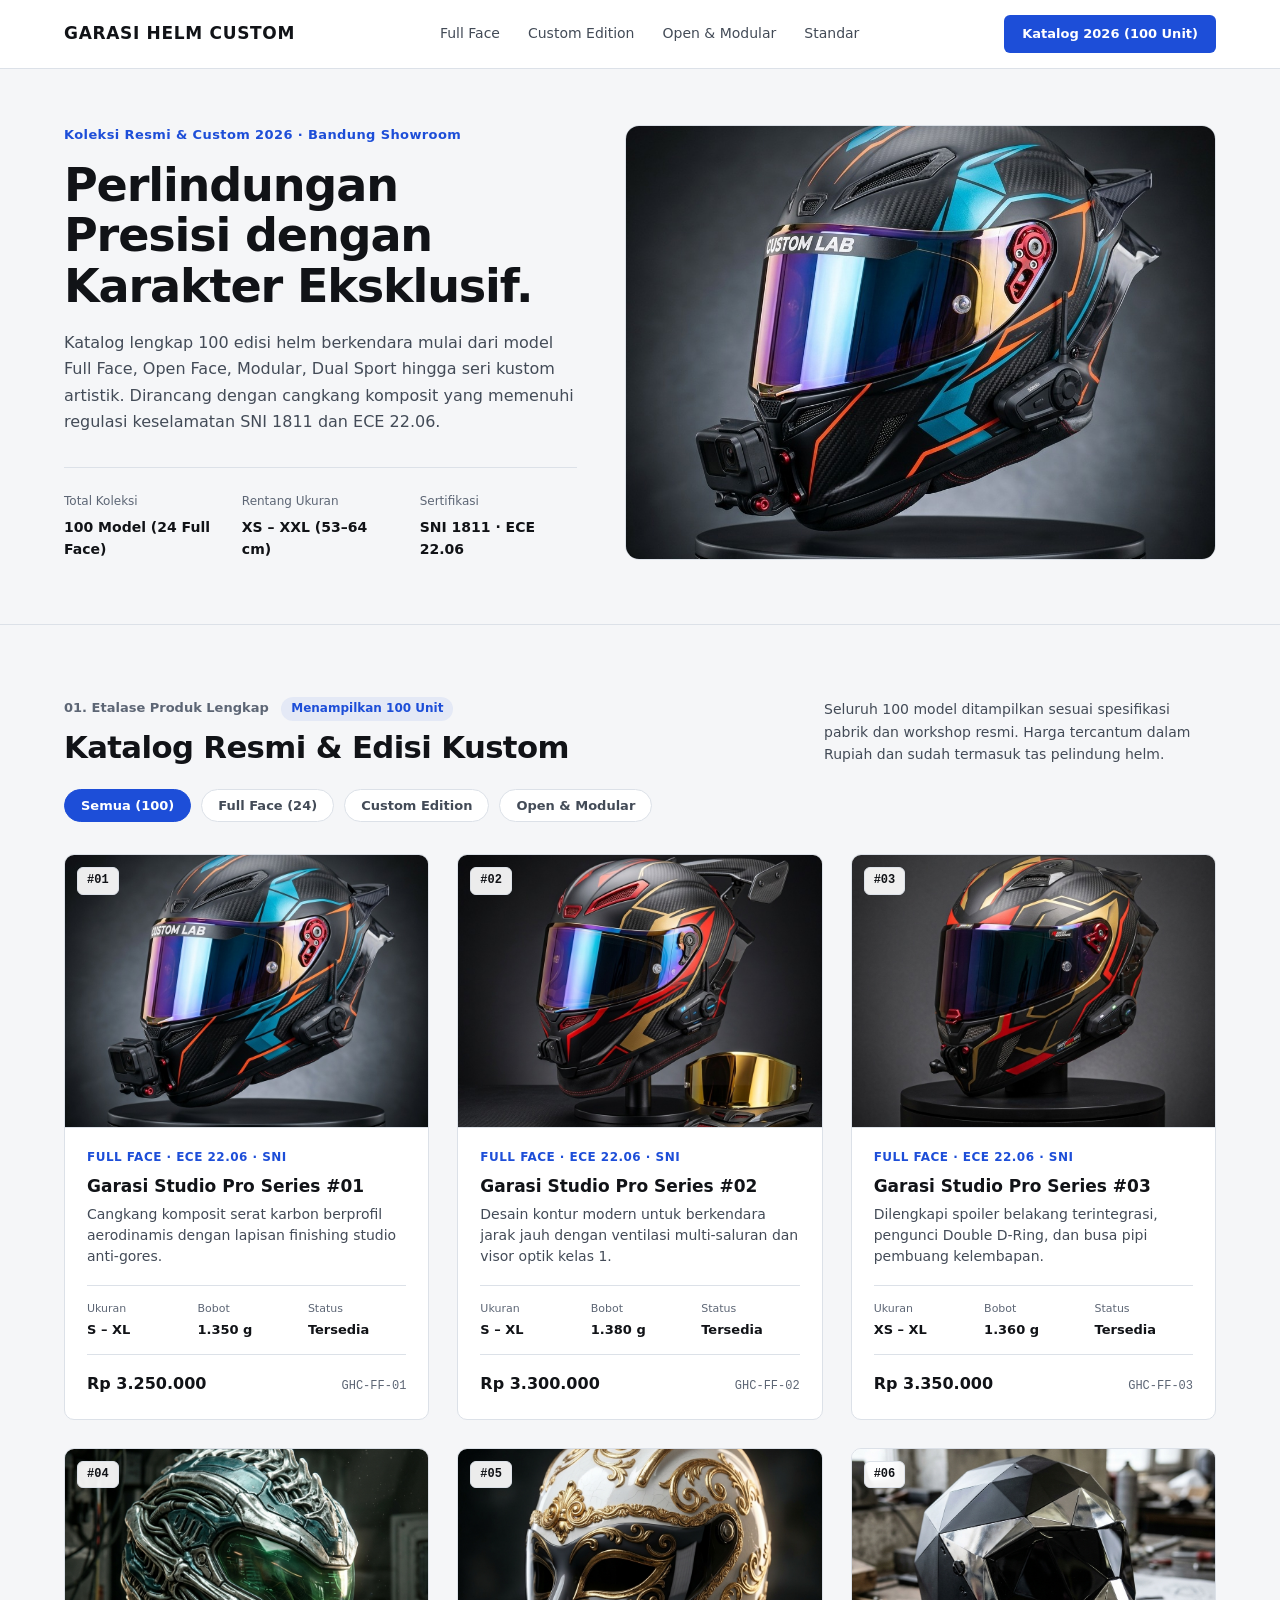
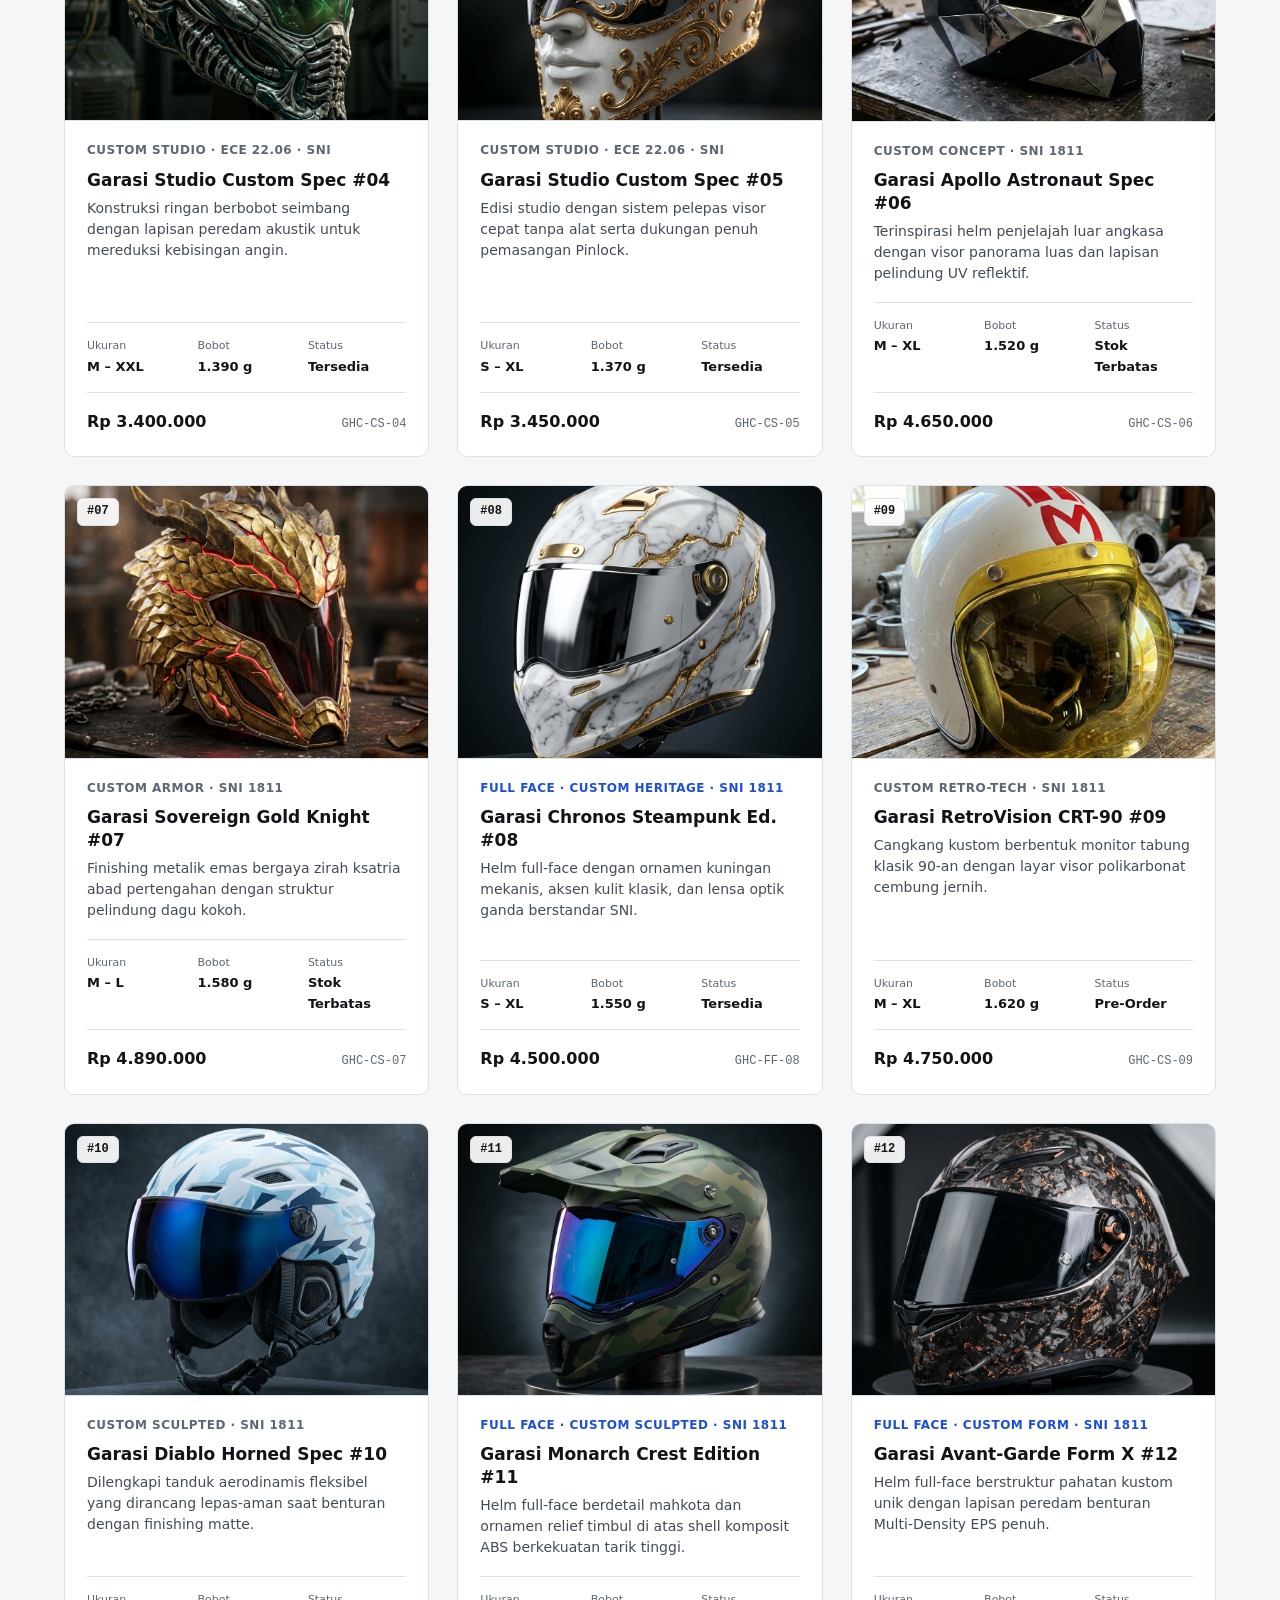
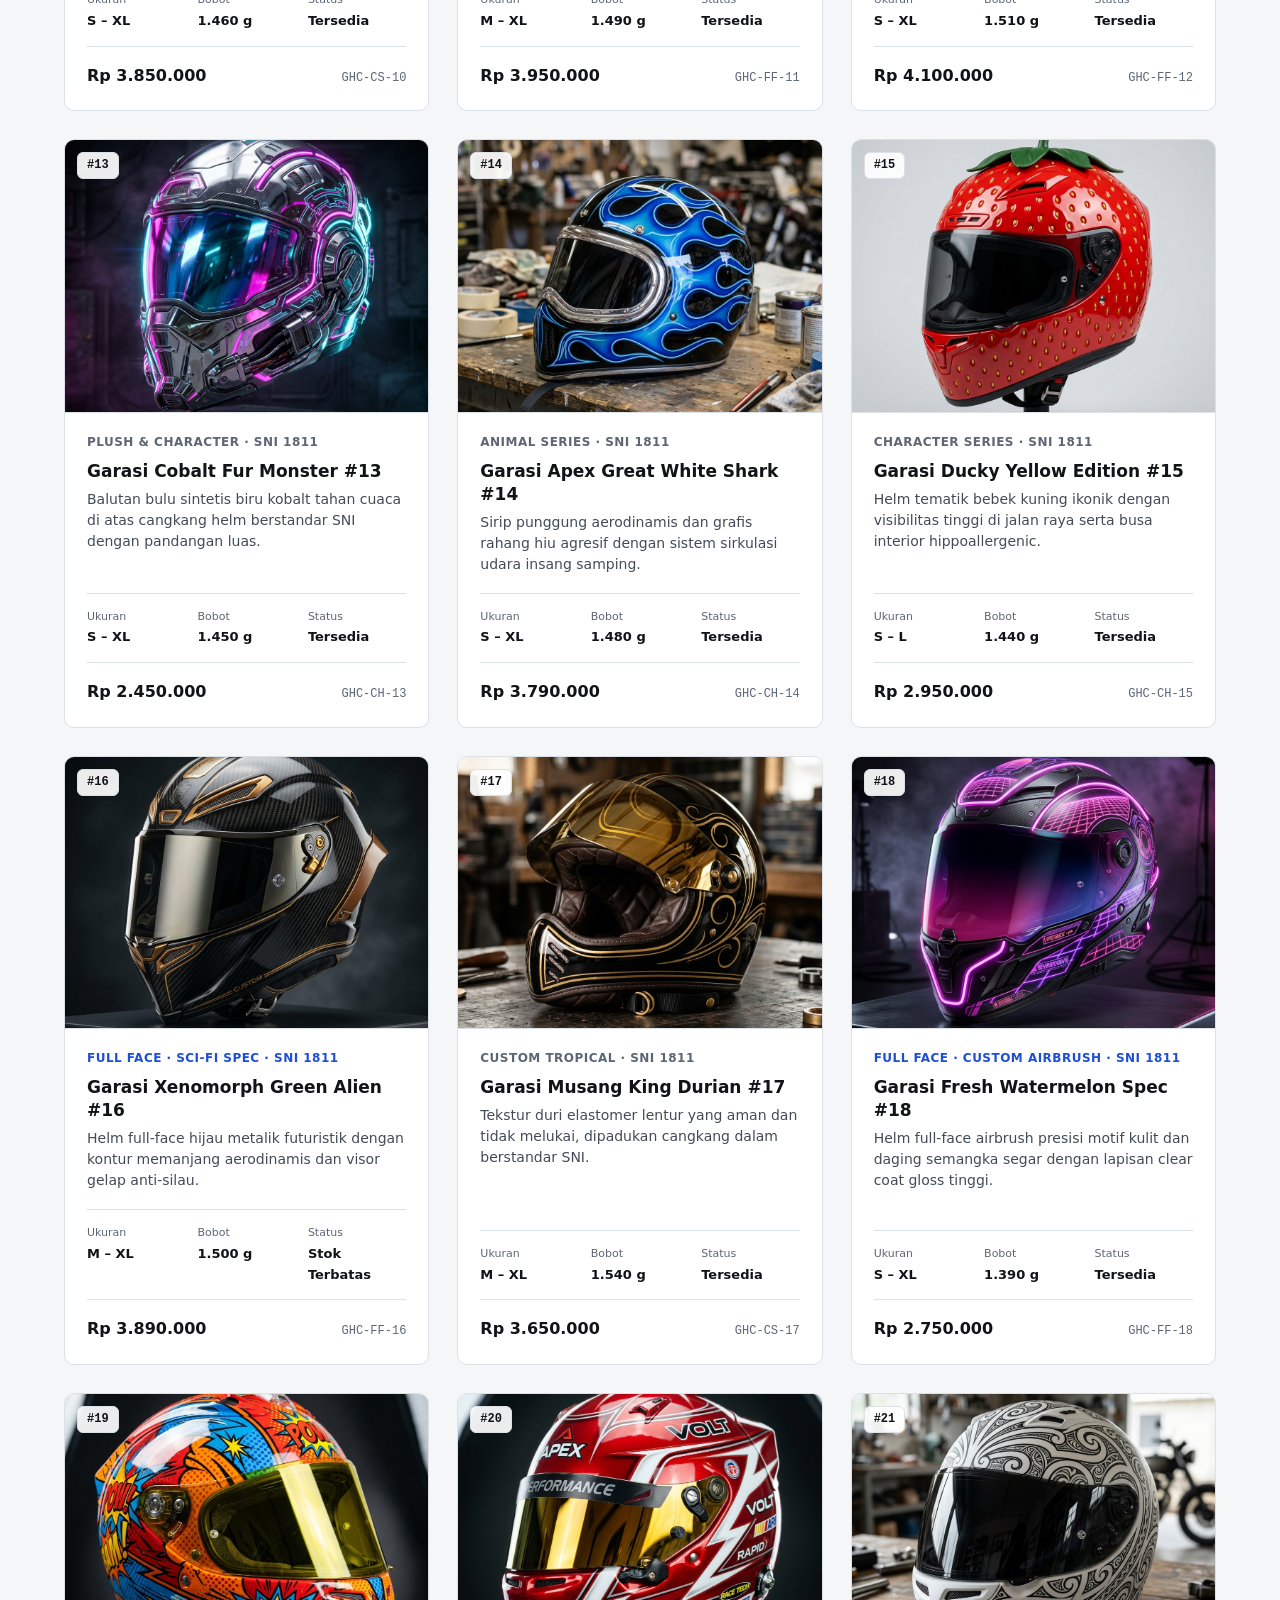
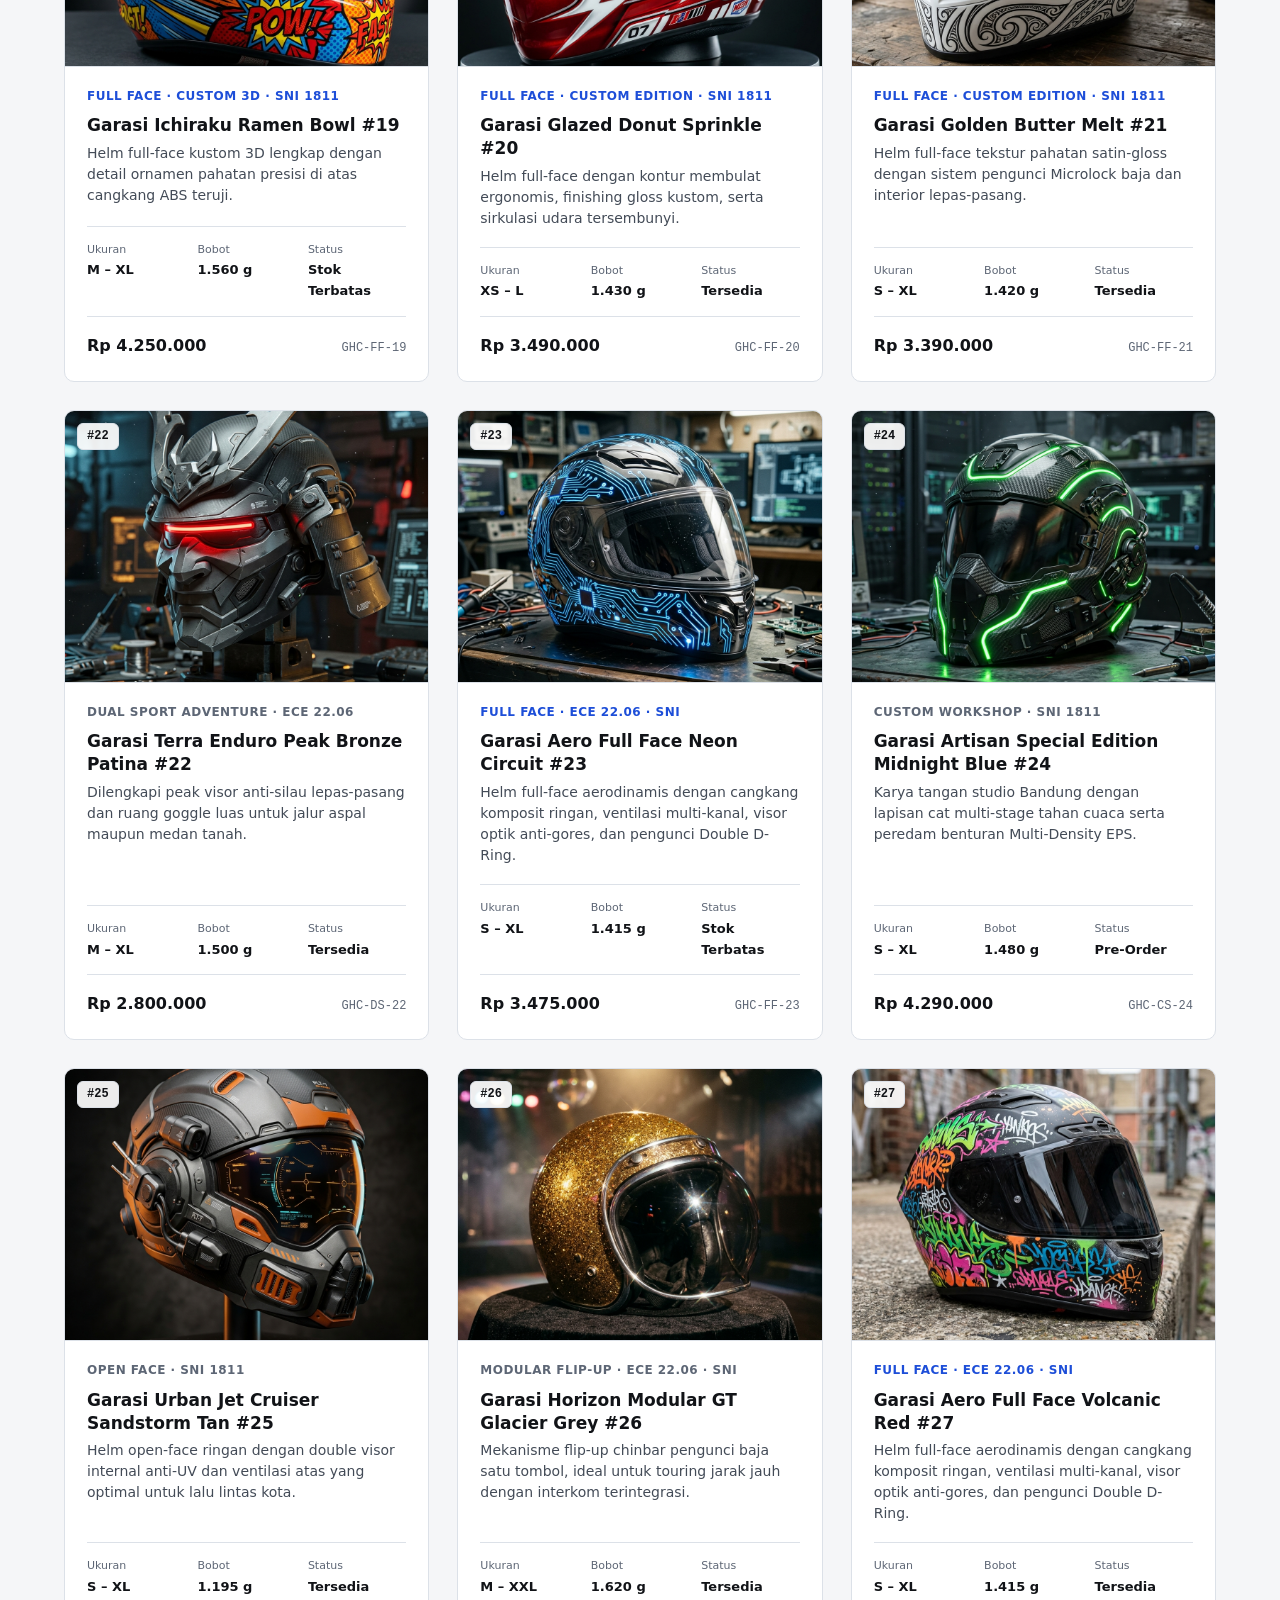
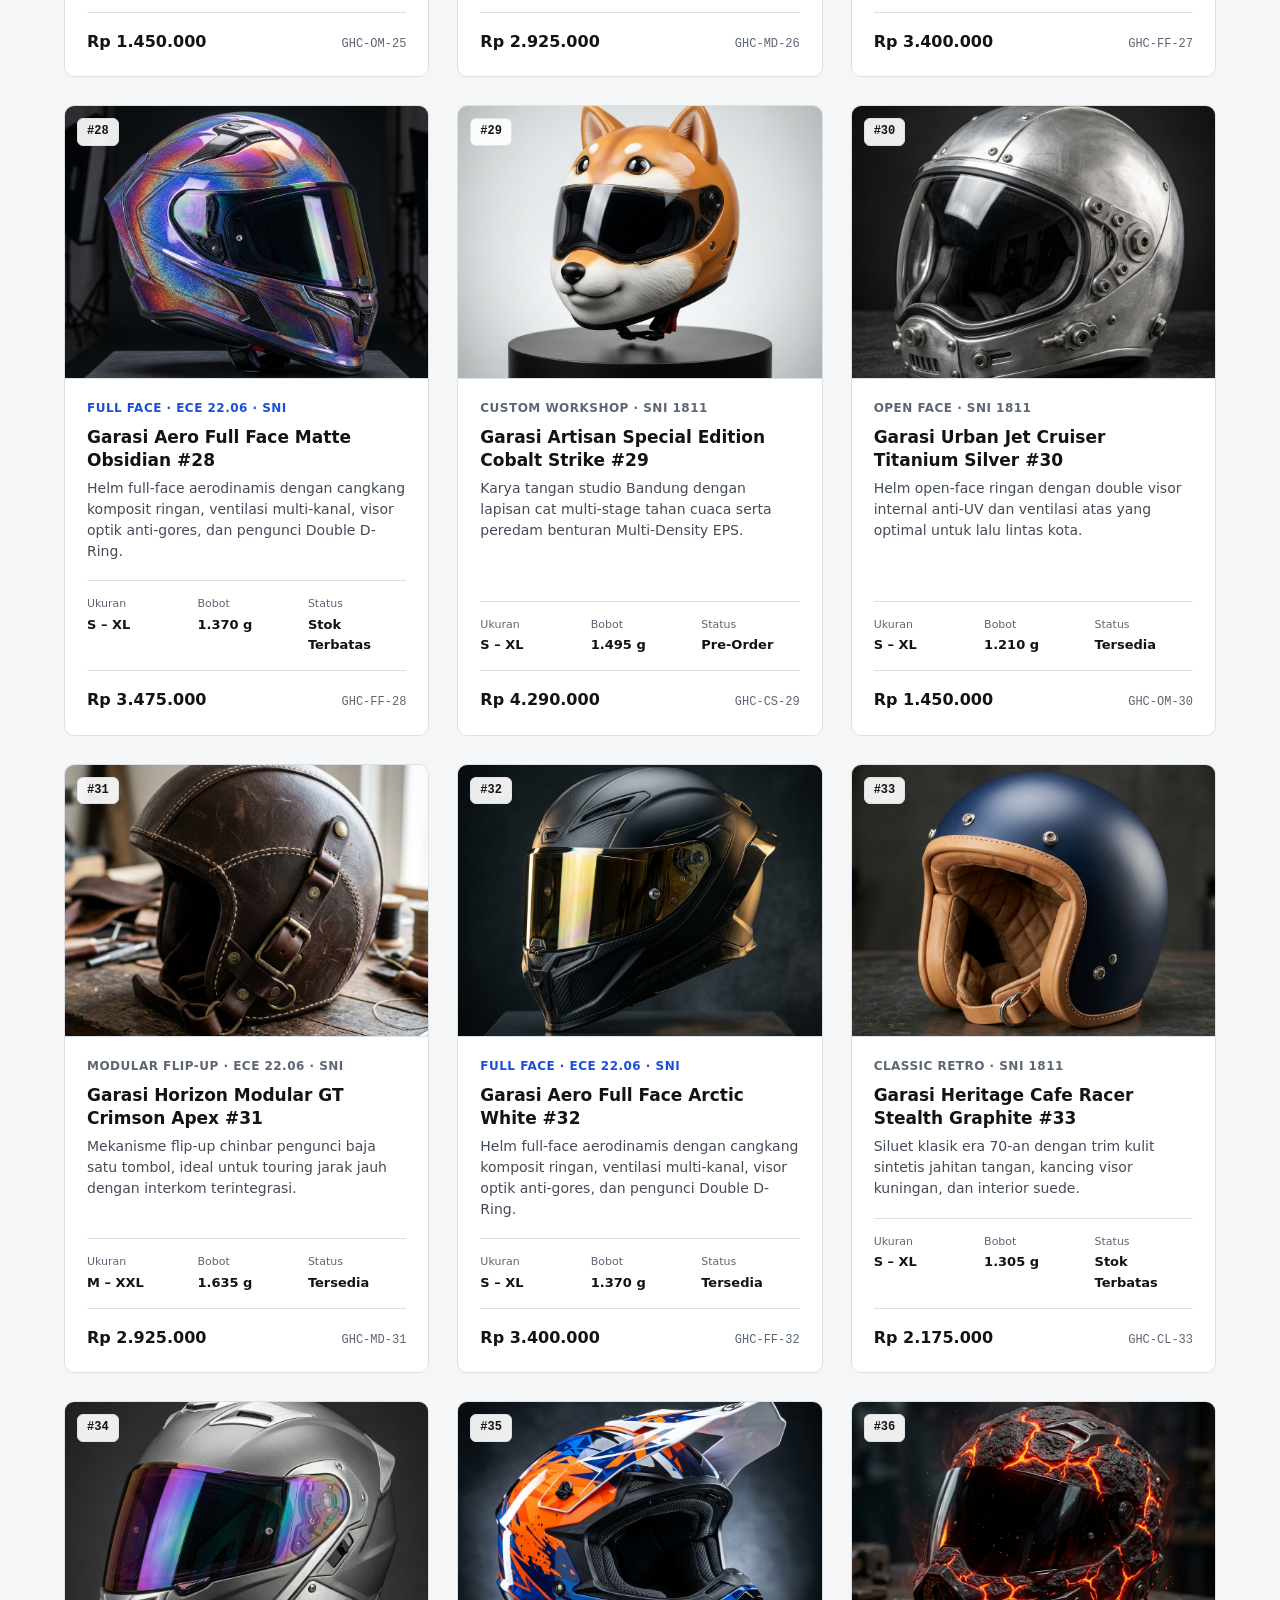
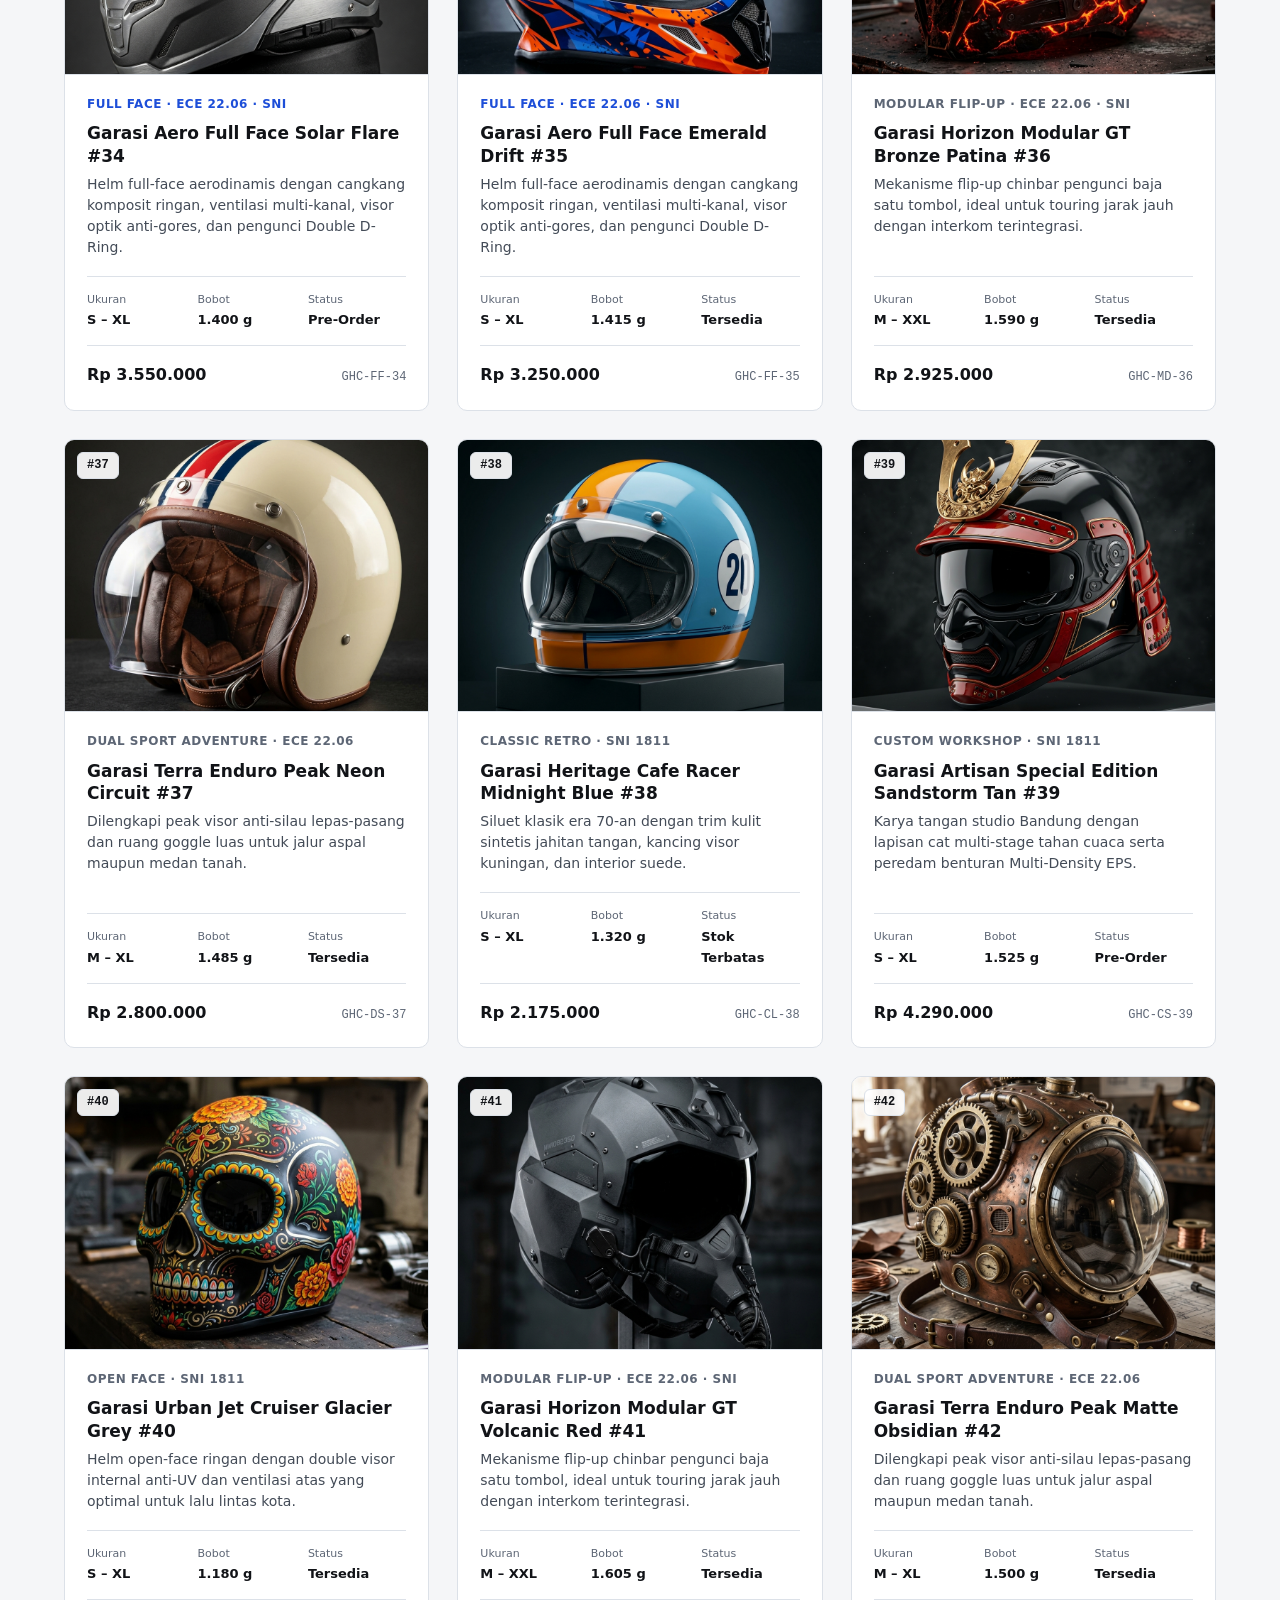
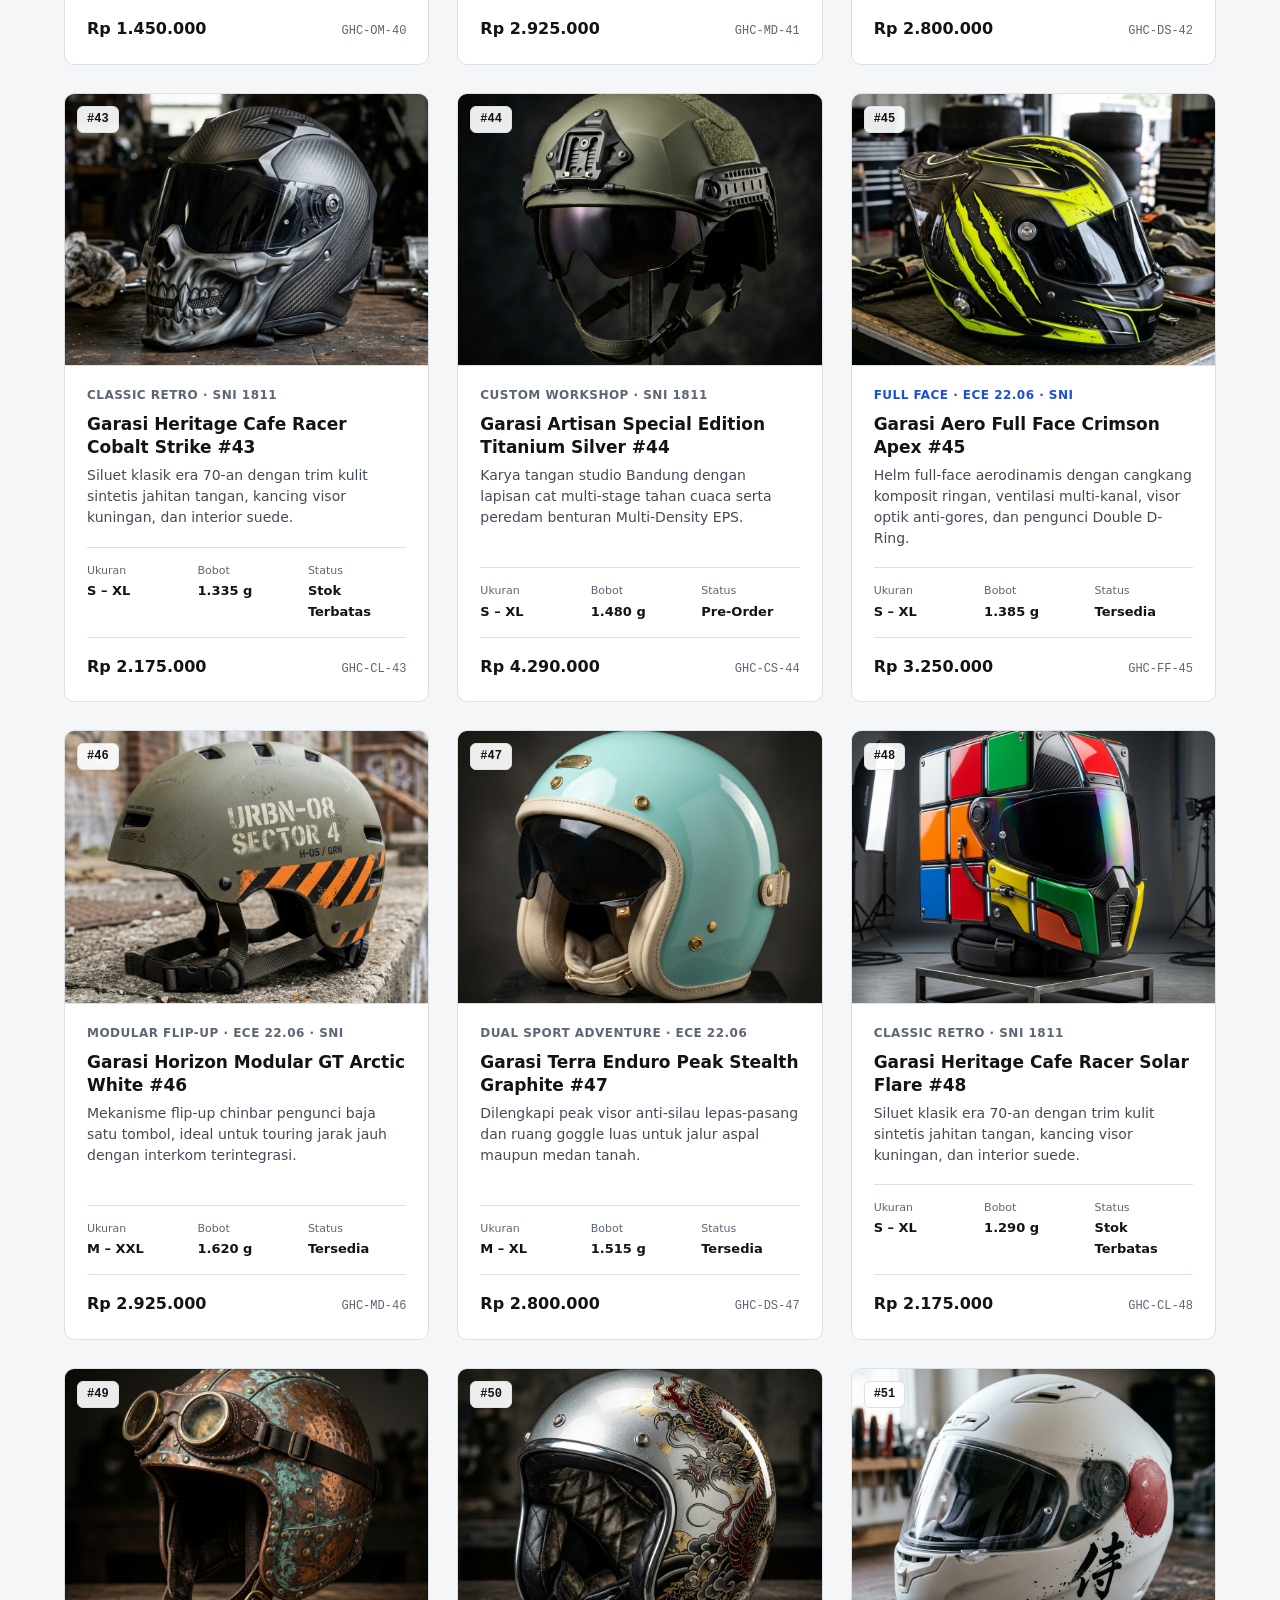
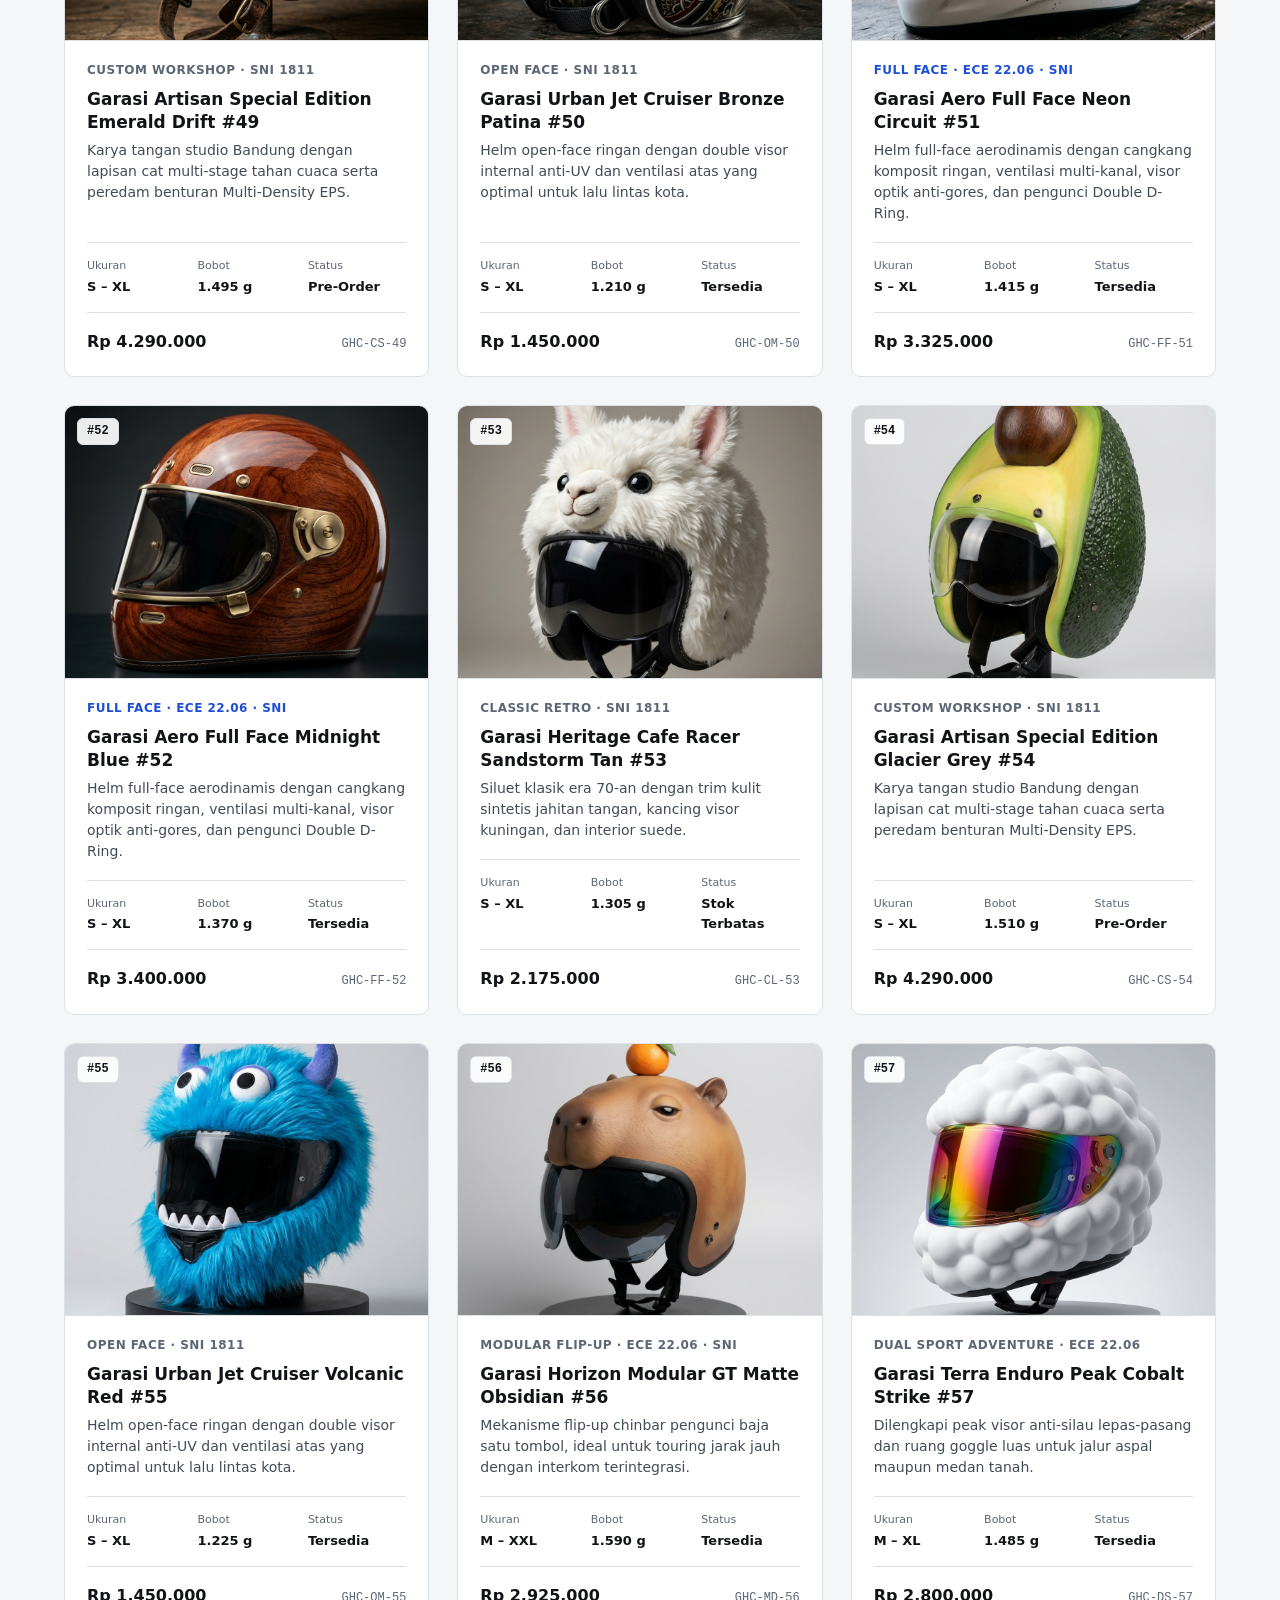
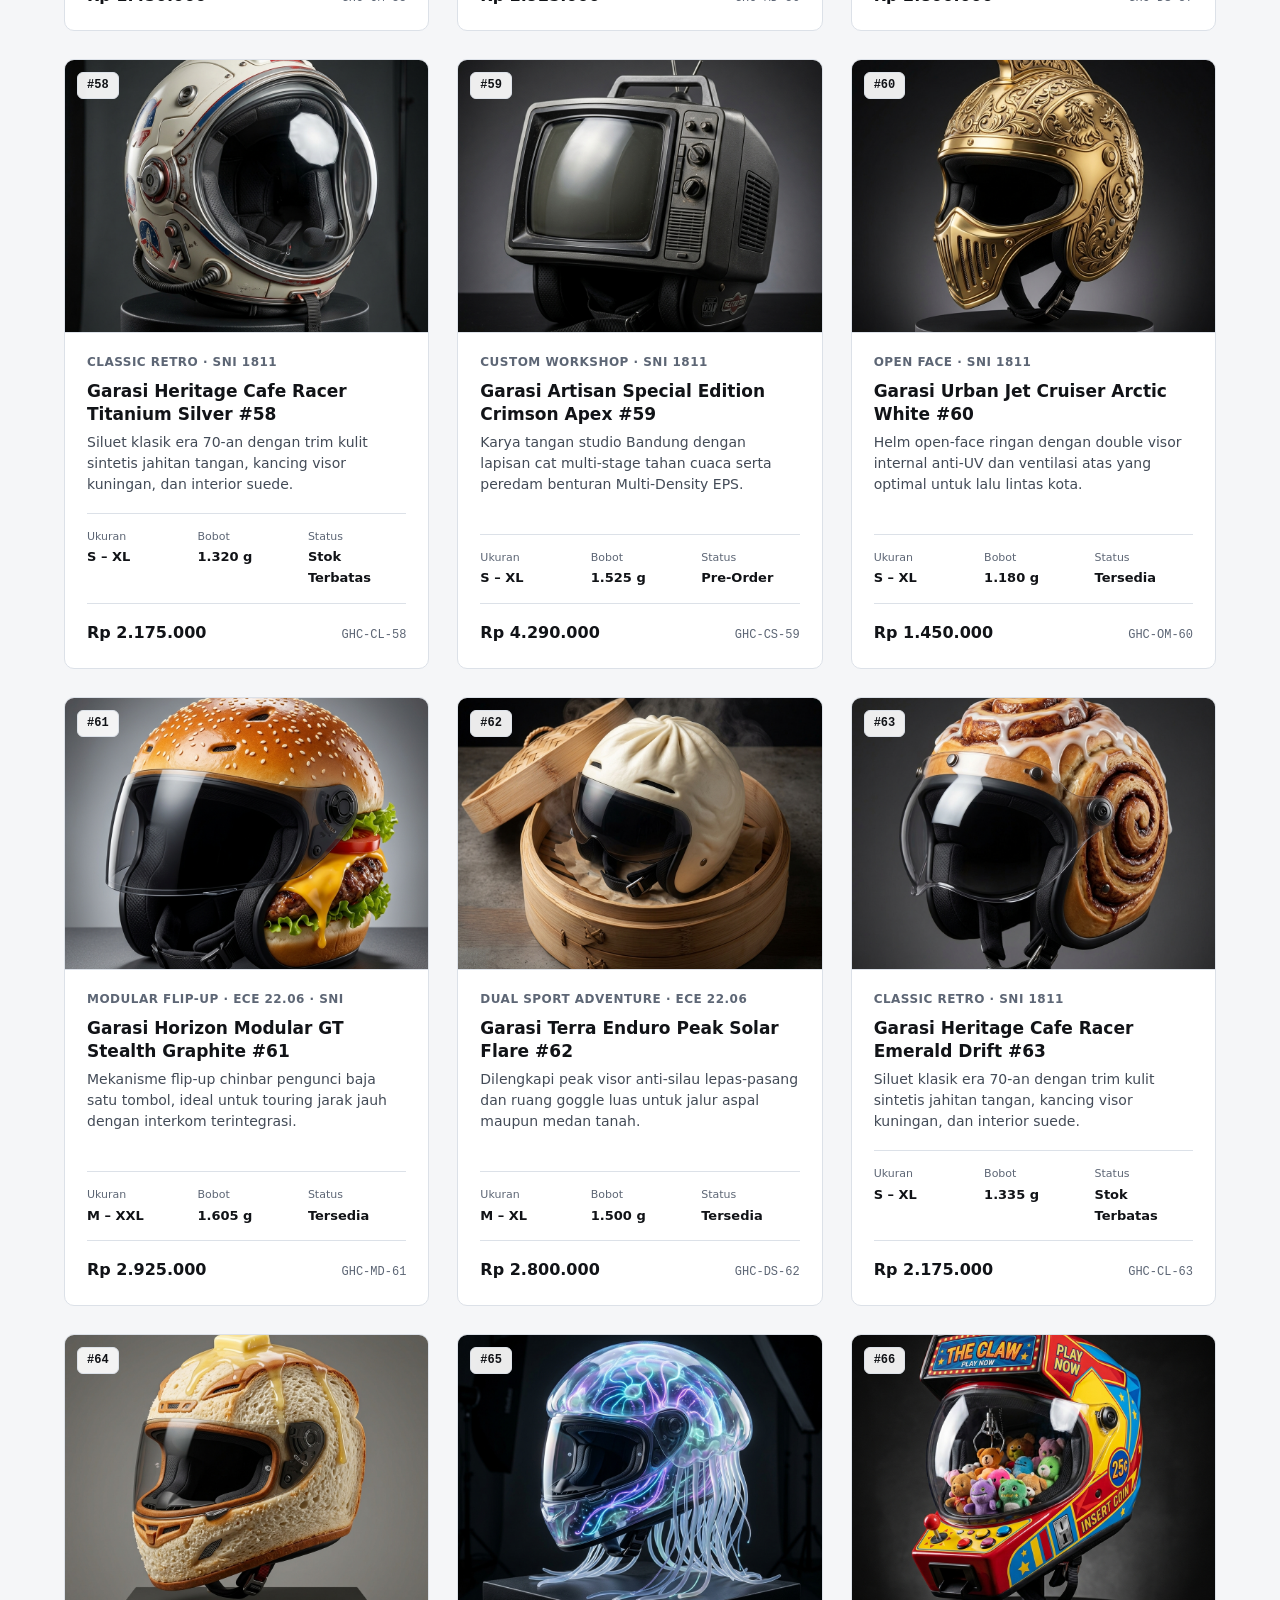
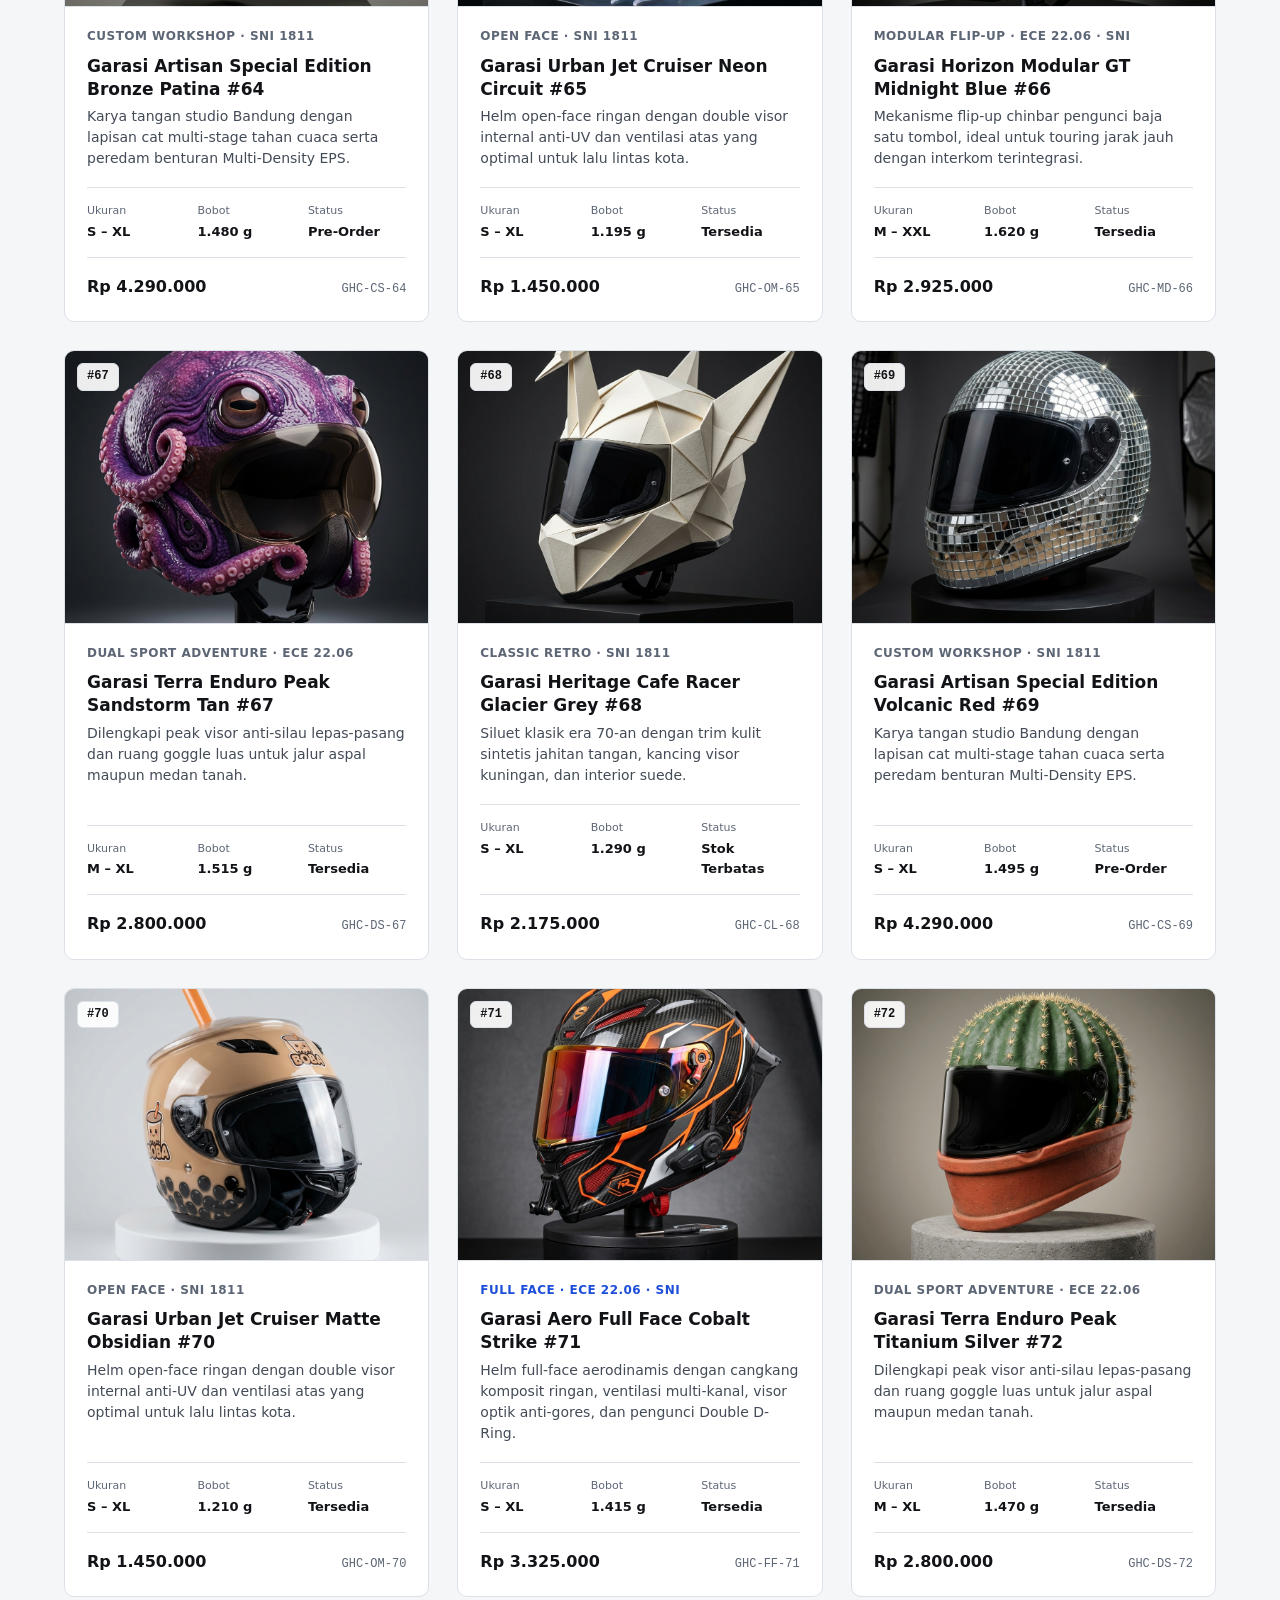
==== commit 7989441a: "Update index.html" ====
--- a/index.html
+++ b/index.html
@@ -729,7 +729,6 @@
         <nav class="site-nav" aria-label="Kategori Katalog">
           <a href="#katalog" class="nav-link" data-cat-link="full-face">Full Face</a>
           <a href="#katalog" class="nav-link" data-cat-link="custom-edition">Custom Edition</a>
-          <a href="#katalog" class="nav-link" data-cat-link="food-series">Culinary Series</a>
           <a href="#katalog" class="nav-link" data-cat-link="open-modular">Open & Modular</a>
           <a href="#standar" class="nav-link">Standar</a>
         </nav>
@@ -753,7 +752,7 @@
             <div class="hero-specs" aria-label="Ringkasan Spesifikasi Koleksi">
               <div class="spec-item">
                 <span class="spec-label">Total Koleksi</span>
-                <span class="spec-value tabular">100 Model (21 Full Face)</span>
+                <span class="spec-value tabular">100 Model (24 Full Face)</span>
               </div>
               <div class="spec-item">
                 <span class="spec-label">Rentang Ukuran</span>
@@ -796,9 +795,8 @@
 
           <div class="filter-bar" role="tablist" aria-label="Filter Kategori Helm">
             <button type="button" class="filter-btn is-active" data-filter="all">Semua (100)</button>
-            <button type="button" class="filter-btn" data-filter="full-face">Full Face (21)</button>
+            <button type="button" class="filter-btn" data-filter="full-face">Full Face (24)</button>
             <button type="button" class="filter-btn" data-filter="custom-edition">Custom Edition</button>
-            <button type="button" class="filter-btn" data-filter="food-series">Culinary Series</button>
             <button type="button" class="filter-btn" data-filter="open-modular">Open & Modular</button>
           </div>
 
@@ -915,9 +913,8 @@
         <div class="footer-info">
           <span class="footer-heading">Kategori Koleksi</span>
           <div class="footer-links">
-            <a href="#katalog" data-cat-link="full-face">Full Face (21 Unit)</a>
+            <a href="#katalog" data-cat-link="full-face">Full Face (24 Unit)</a>
             <a href="#katalog" data-cat-link="custom-edition">Custom Concept & Armor</a>
-            <a href="#katalog" data-cat-link="food-series">Culinary & Character Series</a>
             <a href="#katalog" data-cat-link="open-modular">Open Face & Modular</a>
             <a href="#standar">Panduan Ukuran</a>
           </div>
@@ -942,9 +939,9 @@
         }
       }
 
-      // Daftar resmi 21 nomor yang dikategorikan sebagai Full Face
+      // Daftar resmi 24 nomor yang dikategorikan sebagai Full Face
       const FULL_FACE_NUMBERS = new Set([
-        1, 2, 3, 12, 16, 18, 19, 20, 21, 23, 27, 28, 32, 34, 45, 51, 52, 71, 73, 74, 75
+        1, 2, 3, 8, 11, 12, 16, 18, 19, 20, 21, 23, 27, 28, 32, 34, 35, 45, 51, 52, 71, 73, 74, 75
       ]);
 
       // Spesifikasi khusus untuk unit #01 s/d #21
@@ -956,20 +953,20 @@
         5: { category: "custom-edition", meta: "Custom Studio · ECE 22.06 · SNI", title: "Garasi Studio Custom Spec #05", desc: "Edisi studio dengan sistem pelepas visor cepat tanpa alat serta dukungan penuh pemasangan Pinlock.", size: "S – XL", weight: "1.370 g", status: "Tersedia", price: "Rp 3.450.000", sku: "GHC-CS-05" },
         6: { category: "custom-edition", meta: "Custom Concept · SNI 1811", title: "Garasi Apollo Astronaut Spec #06", desc: "Terinspirasi helm penjelajah luar angkasa dengan visor panorama luas dan lapisan pelindung UV reflektif.", size: "M – XL", weight: "1.520 g", status: "Stok Terbatas", price: "Rp 4.650.000", sku: "GHC-CS-06" },
         7: { category: "custom-edition", meta: "Custom Armor · SNI 1811", title: "Garasi Sovereign Gold Knight #07", desc: "Finishing metalik emas bergaya zirah ksatria abad pertengahan dengan struktur pelindung dagu kokoh.", size: "M – L", weight: "1.580 g", status: "Stok Terbatas", price: "Rp 4.890.000", sku: "GHC-CS-07" },
-        8: { category: "custom-edition", meta: "Custom Heritage · SNI 1811", title: "Garasi Chronos Steampunk Ed. #08", desc: "Ornamen kuningan mekanis, aksen kulit klasik, dan lensa optik ganda dengan standar keselamatan harian.", size: "S – XL", weight: "1.550 g", status: "Tersedia", price: "Rp 4.500.000", sku: "GHC-CS-08" },
+        8: { category: "full-face", meta: "Full Face · Custom Heritage · SNI 1811", title: "Garasi Chronos Steampunk Ed. #08", desc: "Helm full-face dengan ornamen kuningan mekanis, aksen kulit klasik, dan lensa optik ganda berstandar SNI.", size: "S – XL", weight: "1.550 g", status: "Tersedia", price: "Rp 4.500.000", sku: "GHC-FF-08" },
         9: { category: "custom-edition", meta: "Custom Retro-Tech · SNI 1811", title: "Garasi RetroVision CRT-90 #09", desc: "Cangkang kustom berbentuk monitor tabung klasik 90-an dengan layar visor polikarbonat cembung jernih.", size: "M – XL", weight: "1.620 g", status: "Pre-Order", price: "Rp 4.750.000", sku: "GHC-CS-09" },
         10: { category: "custom-edition", meta: "Custom Sculpted · SNI 1811", title: "Garasi Diablo Horned Spec #10", desc: "Dilengkapi tanduk aerodinamis fleksibel yang dirancang lepas-aman saat benturan dengan finishing matte.", size: "S – XL", weight: "1.460 g", status: "Tersedia", price: "Rp 3.850.000", sku: "GHC-CS-10" },
-        11: { category: "custom-edition", meta: "Custom Sculpted · SNI 1811", title: "Garasi Monarch Crest Edition #11", desc: "Detail mahkota dan ornamen relief timbul di atas shell komposit ABS berkekuatan tarik tinggi.", size: "M – XL", weight: "1.490 g", status: "Tersedia", price: "Rp 3.950.000", sku: "GHC-CS-11" },
+        11: { category: "full-face", meta: "Full Face · Custom Sculpted · SNI 1811", title: "Garasi Monarch Crest Edition #11", desc: "Helm full-face berdetail mahkota dan ornamen relief timbul di atas shell komposit ABS berkekuatan tarik tinggi.", size: "M – XL", weight: "1.490 g", status: "Tersedia", price: "Rp 3.950.000", sku: "GHC-FF-11" },
         12: { category: "full-face", meta: "Full Face · Custom Form · SNI 1811", title: "Garasi Avant-Garde Form X #12", desc: "Helm full-face berstruktur pahatan kustom unik dengan lapisan peredam benturan Multi-Density EPS penuh.", size: "S – XL", weight: "1.510 g", status: "Tersedia", price: "Rp 4.100.000", sku: "GHC-FF-12" },
-        13: { category: "custom-edition", meta: "Plush & Character · SNI 1811", title: "Garasi Cobalt Fur Monster #13", desc: "Balutan bulu sintetis biru kobalt tahan cuaca di atas helm full-face berstandar SNI dengan pandangan luas.", size: "S – XL", weight: "1.450 g", status: "Tersedia", price: "Rp 2.450.000", sku: "GHC-CH-13" },
+        13: { category: "custom-edition", meta: "Plush & Character · SNI 1811", title: "Garasi Cobalt Fur Monster #13", desc: "Balutan bulu sintetis biru kobalt tahan cuaca di atas cangkang helm berstandar SNI dengan pandangan luas.", size: "S – XL", weight: "1.450 g", status: "Tersedia", price: "Rp 2.450.000", sku: "GHC-CH-13" },
         14: { category: "custom-edition", meta: "Animal Series · SNI 1811", title: "Garasi Apex Great White Shark #14", desc: "Sirip punggung aerodinamis dan grafis rahang hiu agresif dengan sistem sirkulasi udara insang samping.", size: "S – XL", weight: "1.480 g", status: "Tersedia", price: "Rp 3.790.000", sku: "GHC-CH-14" },
         15: { category: "custom-edition", meta: "Character Series · SNI 1811", title: "Garasi Ducky Yellow Edition #15", desc: "Helm tematik bebek kuning ikonik dengan visibilitas tinggi di jalan raya serta busa interior hippoallergenic.", size: "S – L", weight: "1.440 g", status: "Tersedia", price: "Rp 2.950.000", sku: "GHC-CH-15" },
         16: { category: "full-face", meta: "Full Face · Sci-Fi Spec · SNI 1811", title: "Garasi Xenomorph Green Alien #16", desc: "Helm full-face hijau metalik futuristik dengan kontur memanjang aerodinamis dan visor gelap anti-silau.", size: "M – XL", weight: "1.500 g", status: "Stok Terbatas", price: "Rp 3.890.000", sku: "GHC-FF-16" },
-        17: { category: "food-series", meta: "Tropical Series · SNI 1811", title: "Garasi Musang King Durian #17", desc: "Tekstur duri elastomer lentur yang aman dan tidak melukai, dipadukan cangkang dalam berstandar SNI.", size: "M – XL", weight: "1.540 g", status: "Tersedia", price: "Rp 3.650.000", sku: "GHC-FD-17" },
-        18: { category: "full-face", meta: "Full Face · Tropical Ed. · SNI 1811", title: "Garasi Fresh Watermelon Spec #18", desc: "Helm full-face airbrush presisi motif kulit dan daging semangka segar dengan lapisan clear coat gloss tinggi.", size: "S – XL", weight: "1.390 g", status: "Tersedia", price: "Rp 2.750.000", sku: "GHC-FF-18" },
-        19: { category: "full-face", meta: "Full Face · Culinary Ed. · SNI 1811", title: "Garasi Ichiraku Ramen Bowl #19", desc: "Helm full-face kustom 3D mangkuk ramen lengkap dengan ornamen mie, telur, dan sumpit di atas cangkang ABS.", size: "M – XL", weight: "1.560 g", status: "Stok Terbatas", price: "Rp 4.250.000", sku: "GHC-FF-19" },
-        20: { category: "full-face", meta: "Full Face · Culinary Ed. · SNI 1811", title: "Garasi Glazed Donut Sprinkle #20", desc: "Helm full-face desain donat glasir warna-warni dengan kontur membulat ergonomis serta sirkulasi udara tersembunyi.", size: "XS – L", weight: "1.430 g", status: "Tersedia", price: "Rp 3.490.000", sku: "GHC-FF-20" },
-        21: { category: "full-face", meta: "Full Face · Culinary Ed. · SNI 1811", title: "Garasi Golden Butter Melt #21", desc: "Helm full-face tekstur pahatan mentega lumer satin-gloss dengan sistem pengunci Microlock baja.", size: "S – XL", weight: "1.420 g", status: "Tersedia", price: "Rp 3.390.000", sku: "GHC-FF-21" }
+        17: { category: "custom-edition", meta: "Custom Tropical · SNI 1811", title: "Garasi Musang King Durian #17", desc: "Tekstur duri elastomer lentur yang aman dan tidak melukai, dipadukan cangkang dalam berstandar SNI.", size: "M – XL", weight: "1.540 g", status: "Tersedia", price: "Rp 3.650.000", sku: "GHC-CS-17" },
+        18: { category: "full-face", meta: "Full Face · Custom Airbrush · SNI 1811", title: "Garasi Fresh Watermelon Spec #18", desc: "Helm full-face airbrush presisi motif kulit dan daging semangka segar dengan lapisan clear coat gloss tinggi.", size: "S – XL", weight: "1.390 g", status: "Tersedia", price: "Rp 2.750.000", sku: "GHC-FF-18" },
+        19: { category: "full-face", meta: "Full Face · Custom 3D · SNI 1811", title: "Garasi Ichiraku Ramen Bowl #19", desc: "Helm full-face kustom 3D lengkap dengan detail ornamen pahatan presisi di atas cangkang ABS teruji.", size: "M – XL", weight: "1.560 g", status: "Stok Terbatas", price: "Rp 4.250.000", sku: "GHC-FF-19" },
+        20: { category: "full-face", meta: "Full Face · Custom Edition · SNI 1811", title: "Garasi Glazed Donut Sprinkle #20", desc: "Helm full-face dengan kontur membulat ergonomis, finishing gloss kustom, serta sirkulasi udara tersembunyi.", size: "XS – L", weight: "1.430 g", status: "Tersedia", price: "Rp 3.490.000", sku: "GHC-FF-20" },
+        21: { category: "full-face", meta: "Full Face · Custom Edition · SNI 1811", title: "Garasi Golden Butter Melt #21", desc: "Helm full-face tekstur pahatan satin-gloss dengan sistem pengunci Microlock baja dan interior lepas-pasang.", size: "S – XL", weight: "1.420 g", status: "Tersedia", price: "Rp 3.390.000", sku: "GHC-FF-21" }
       };
 
       const fullFaceSeriesTemplate = {
@@ -1042,7 +1039,6 @@
         all: "Semua Kategori",
         "full-face": "Full Face",
         "custom-edition": "Custom Edition",
-        "food-series": "Culinary Series",
         "open-modular": "Open & Modular"
       };
 
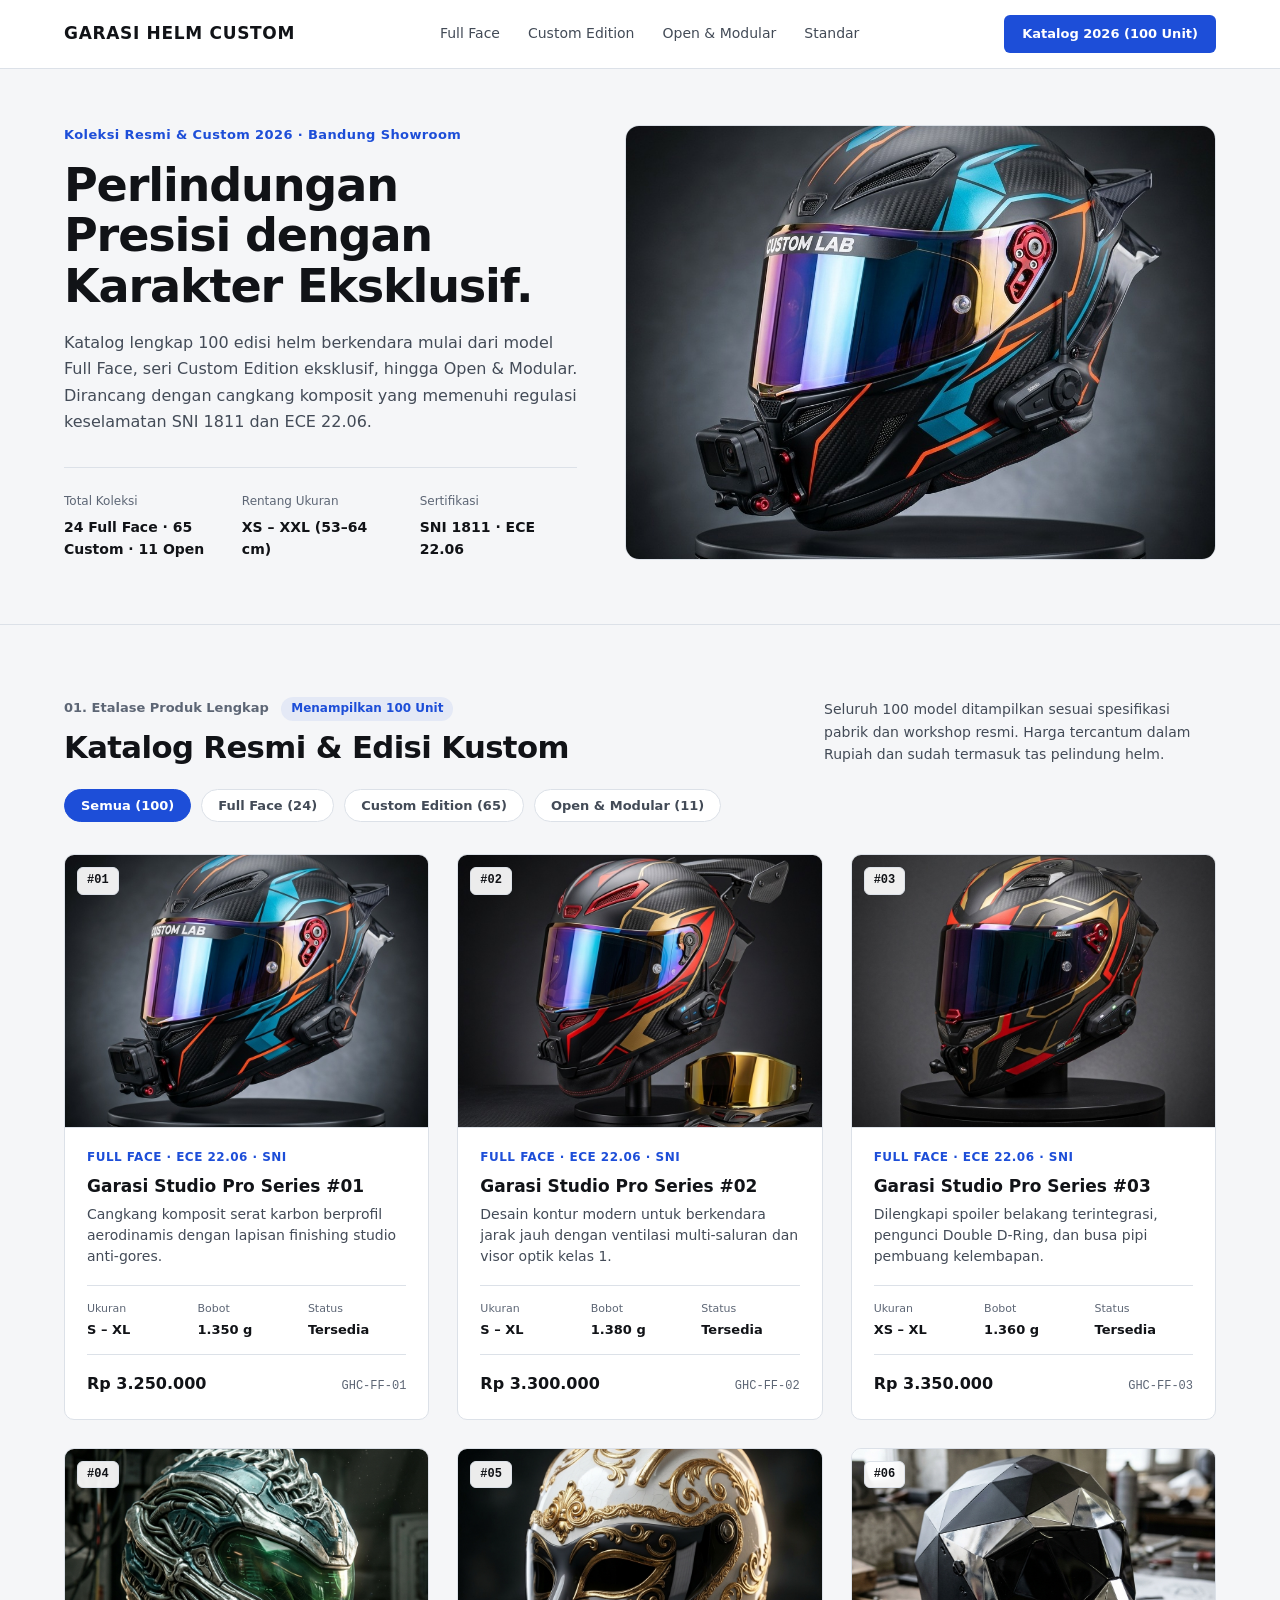
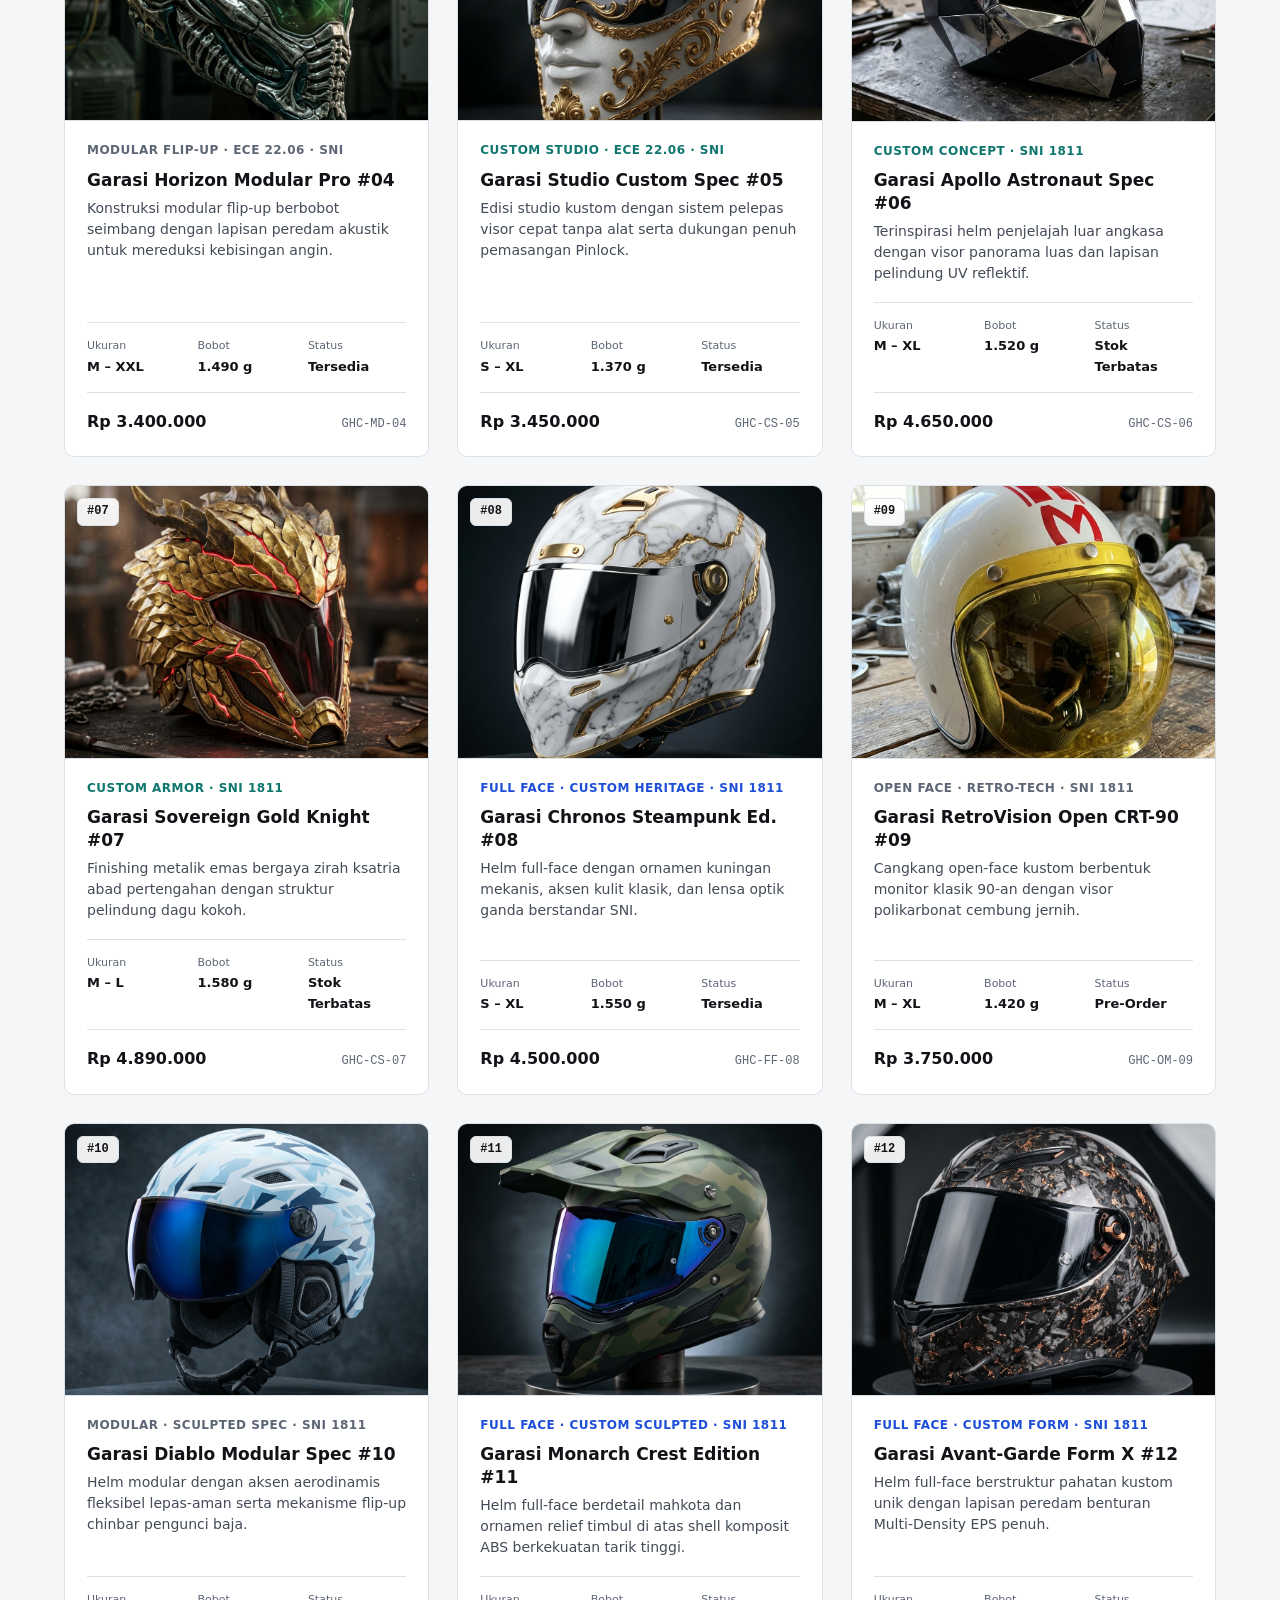
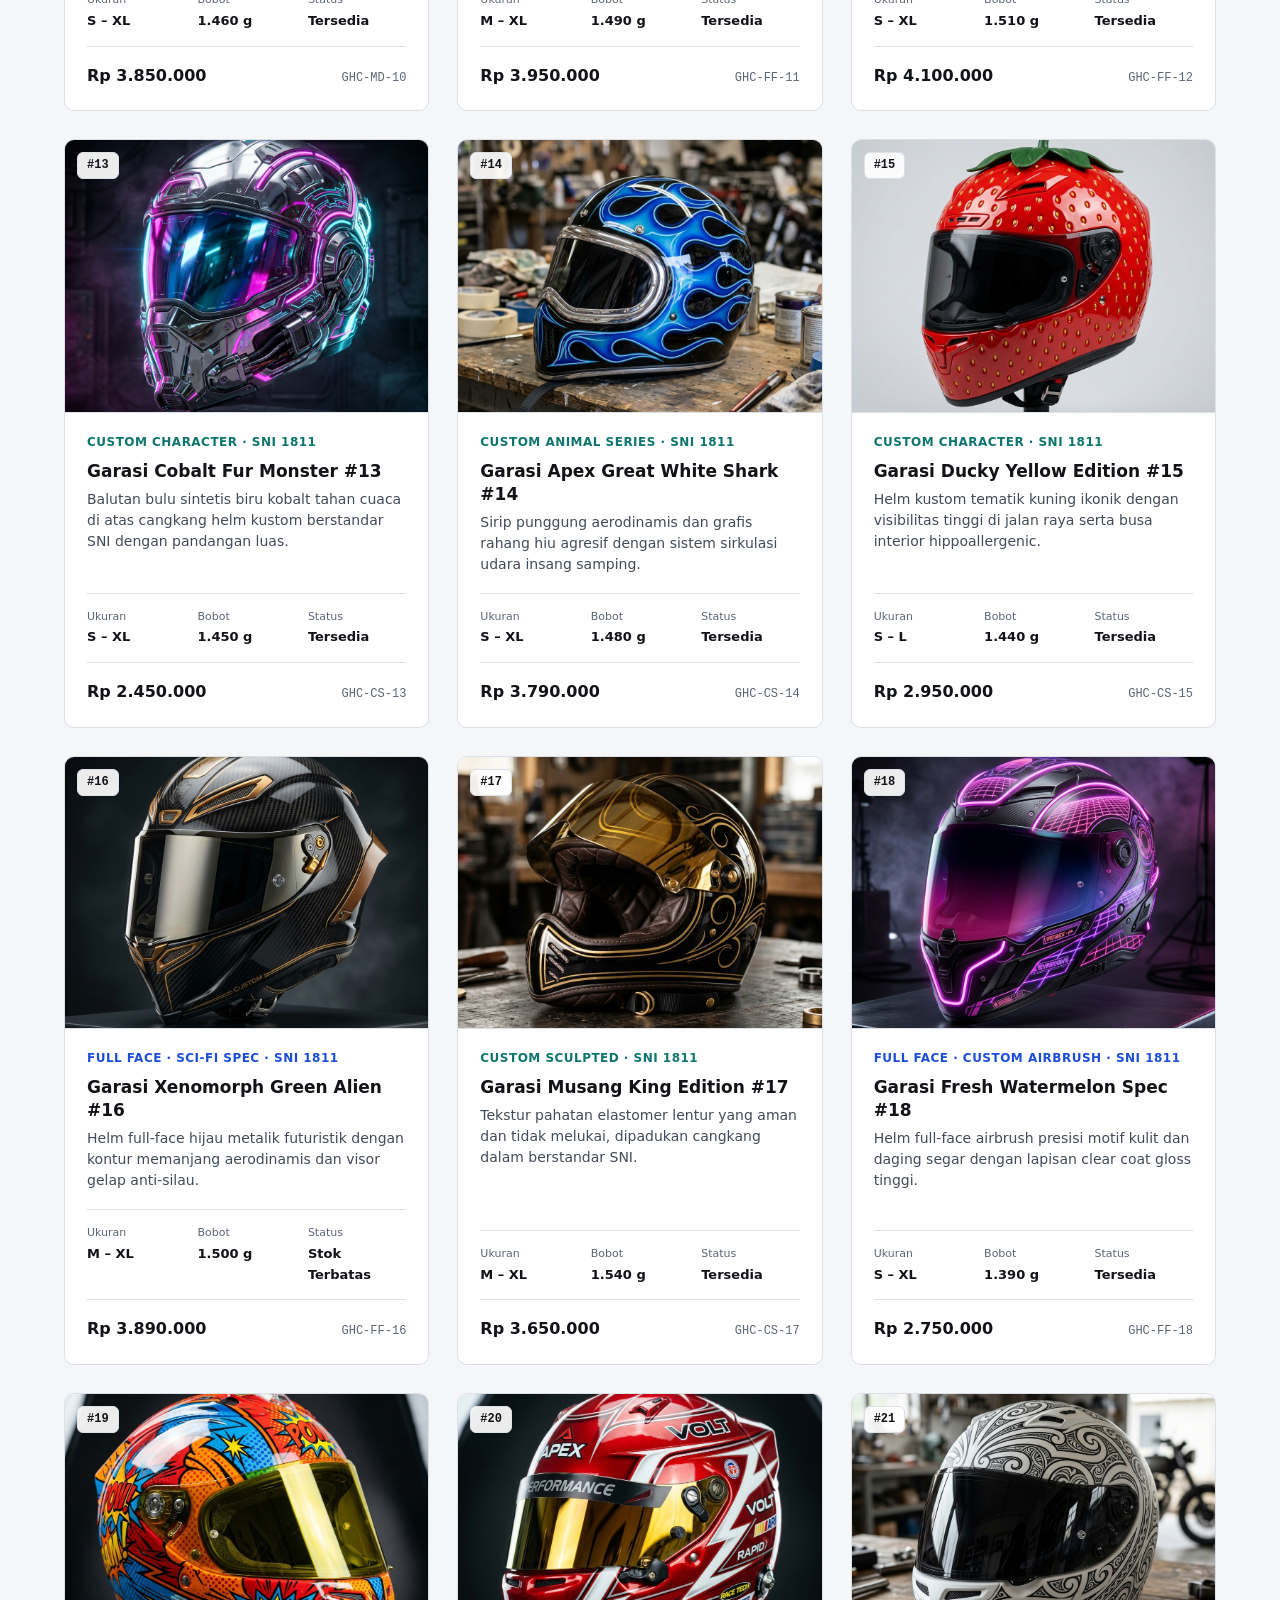
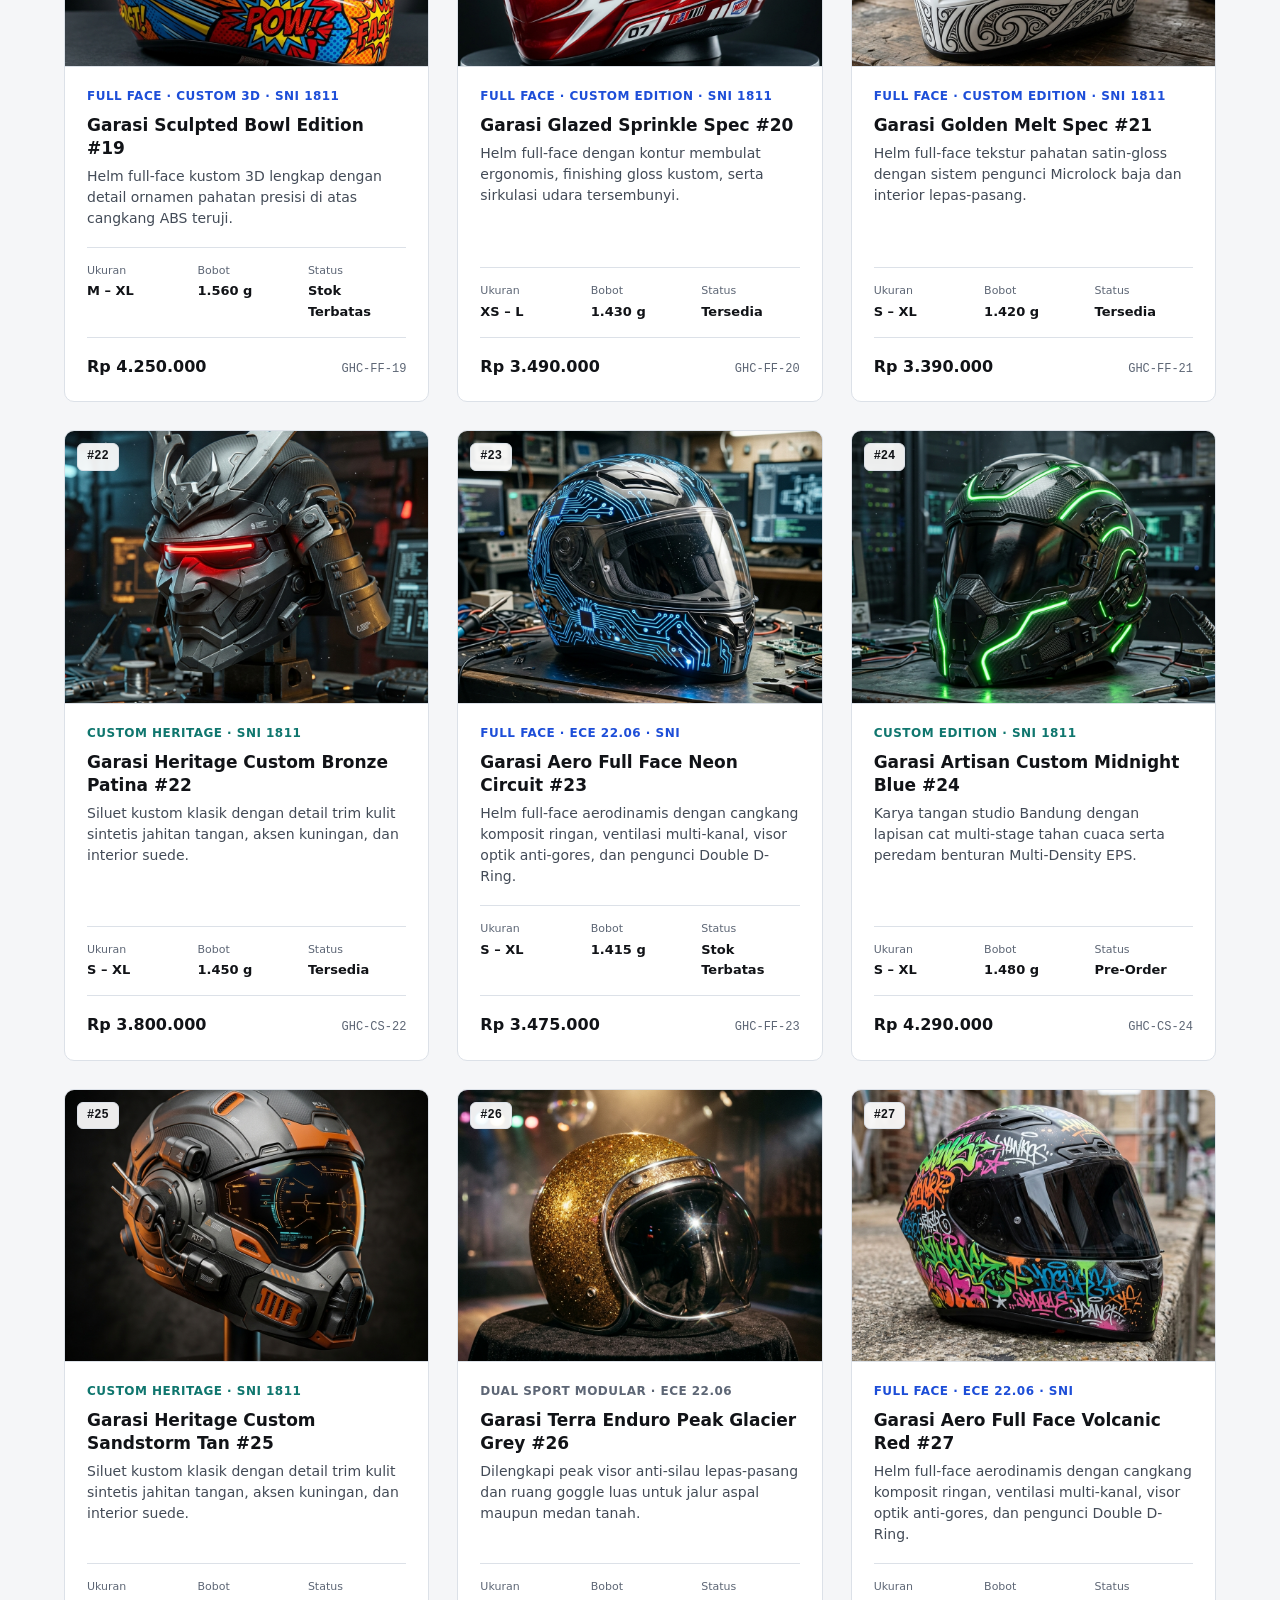
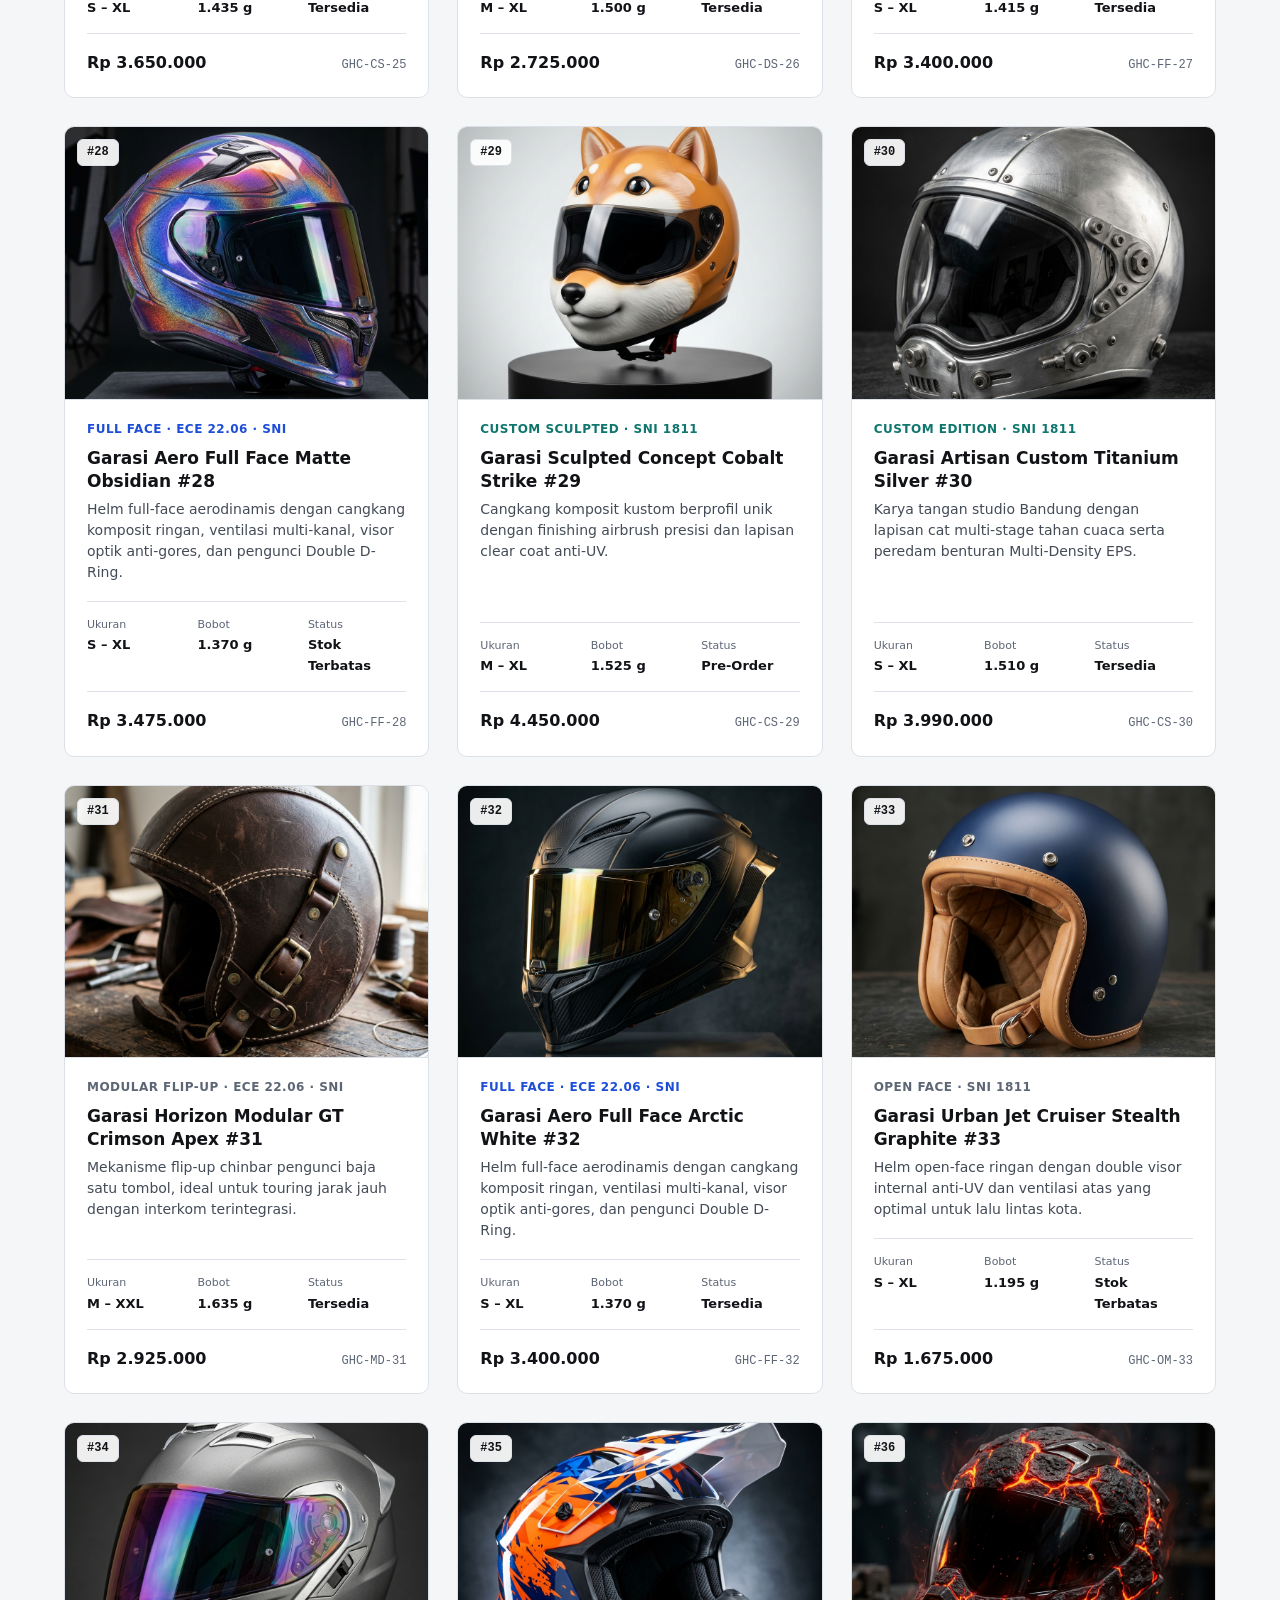
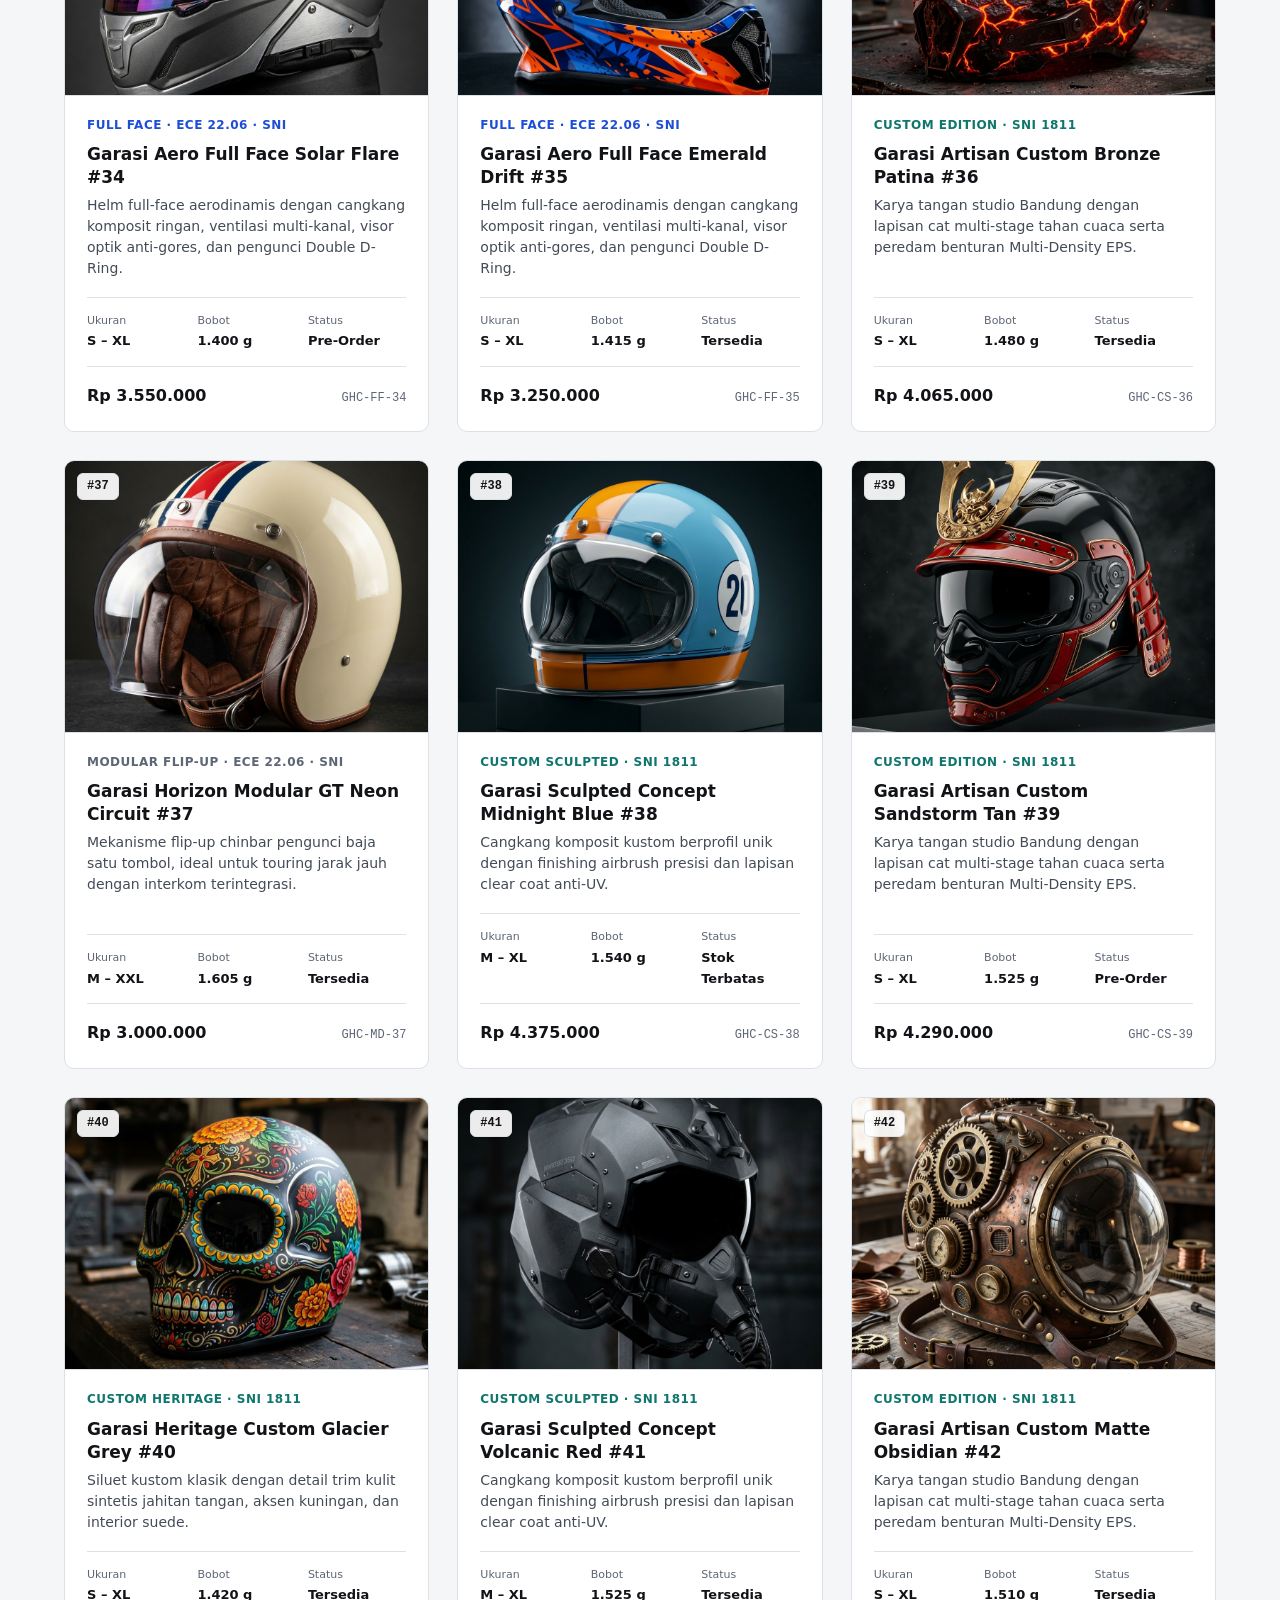
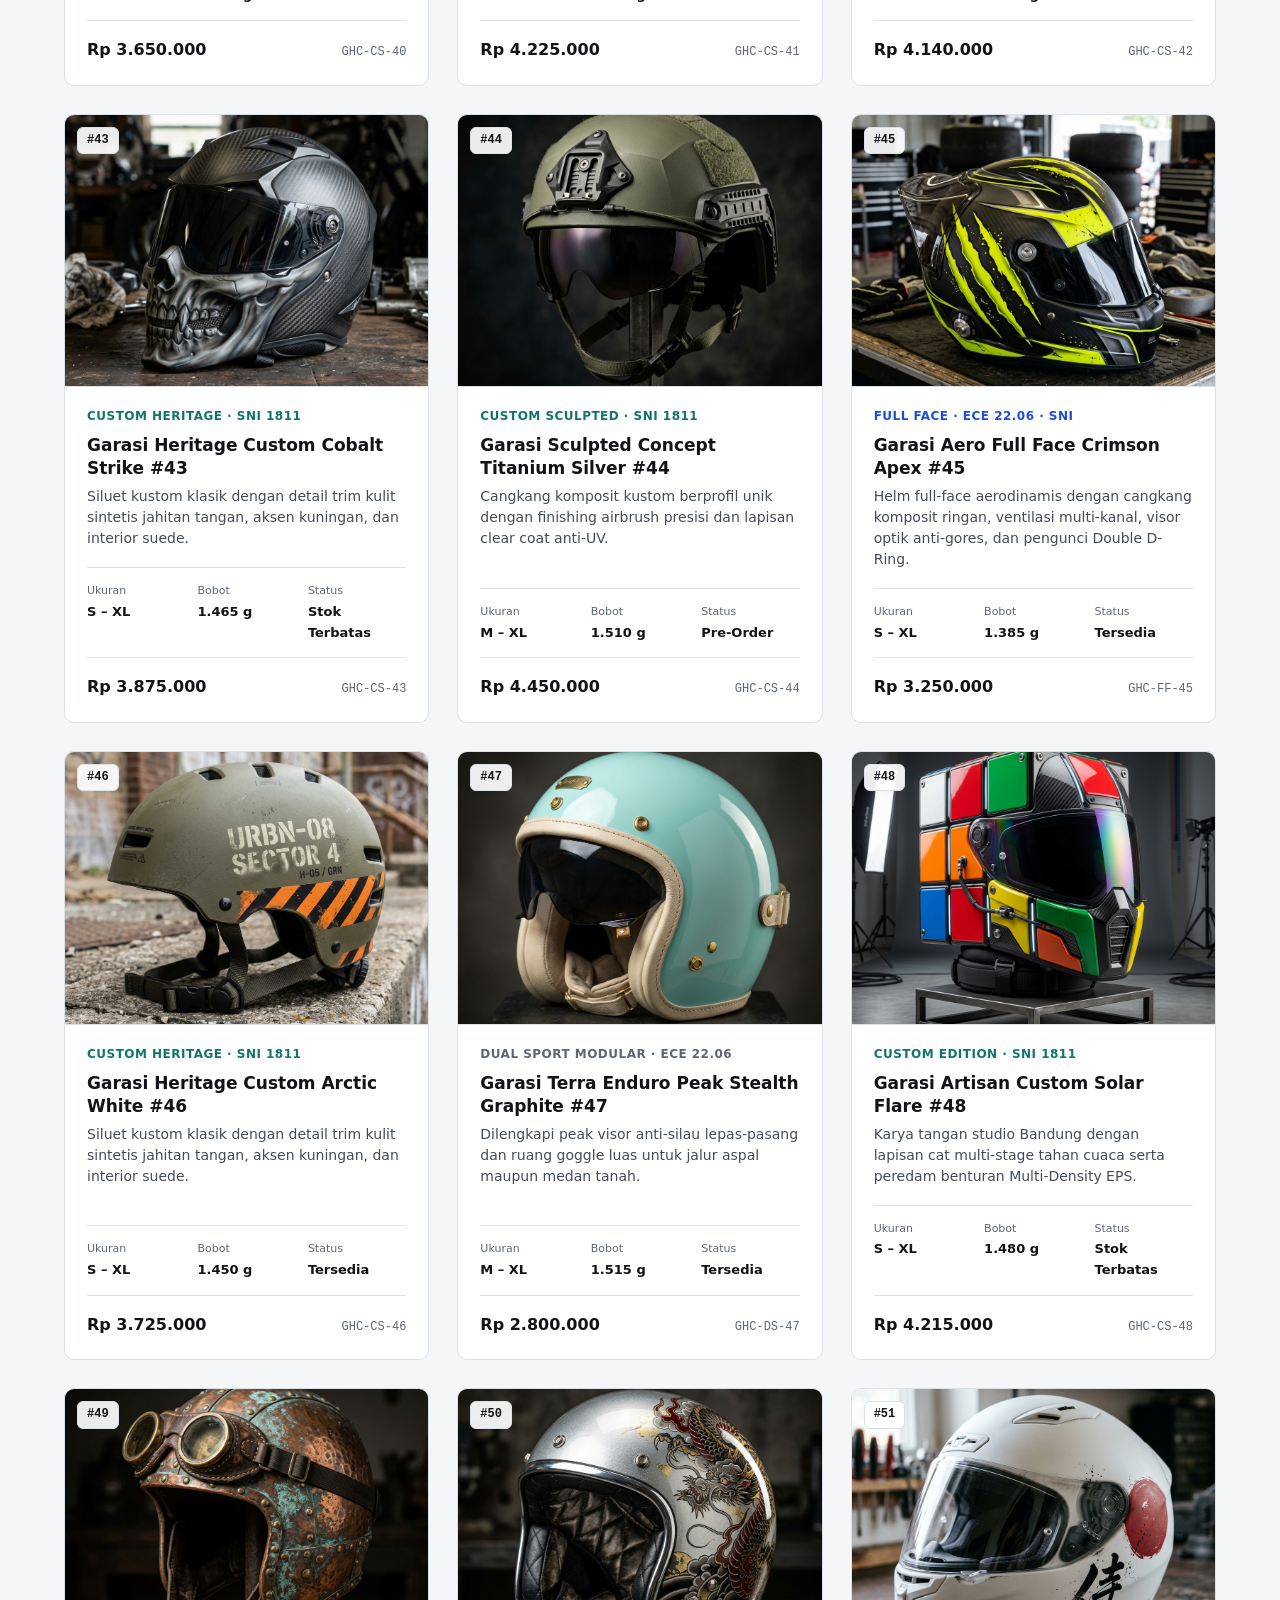
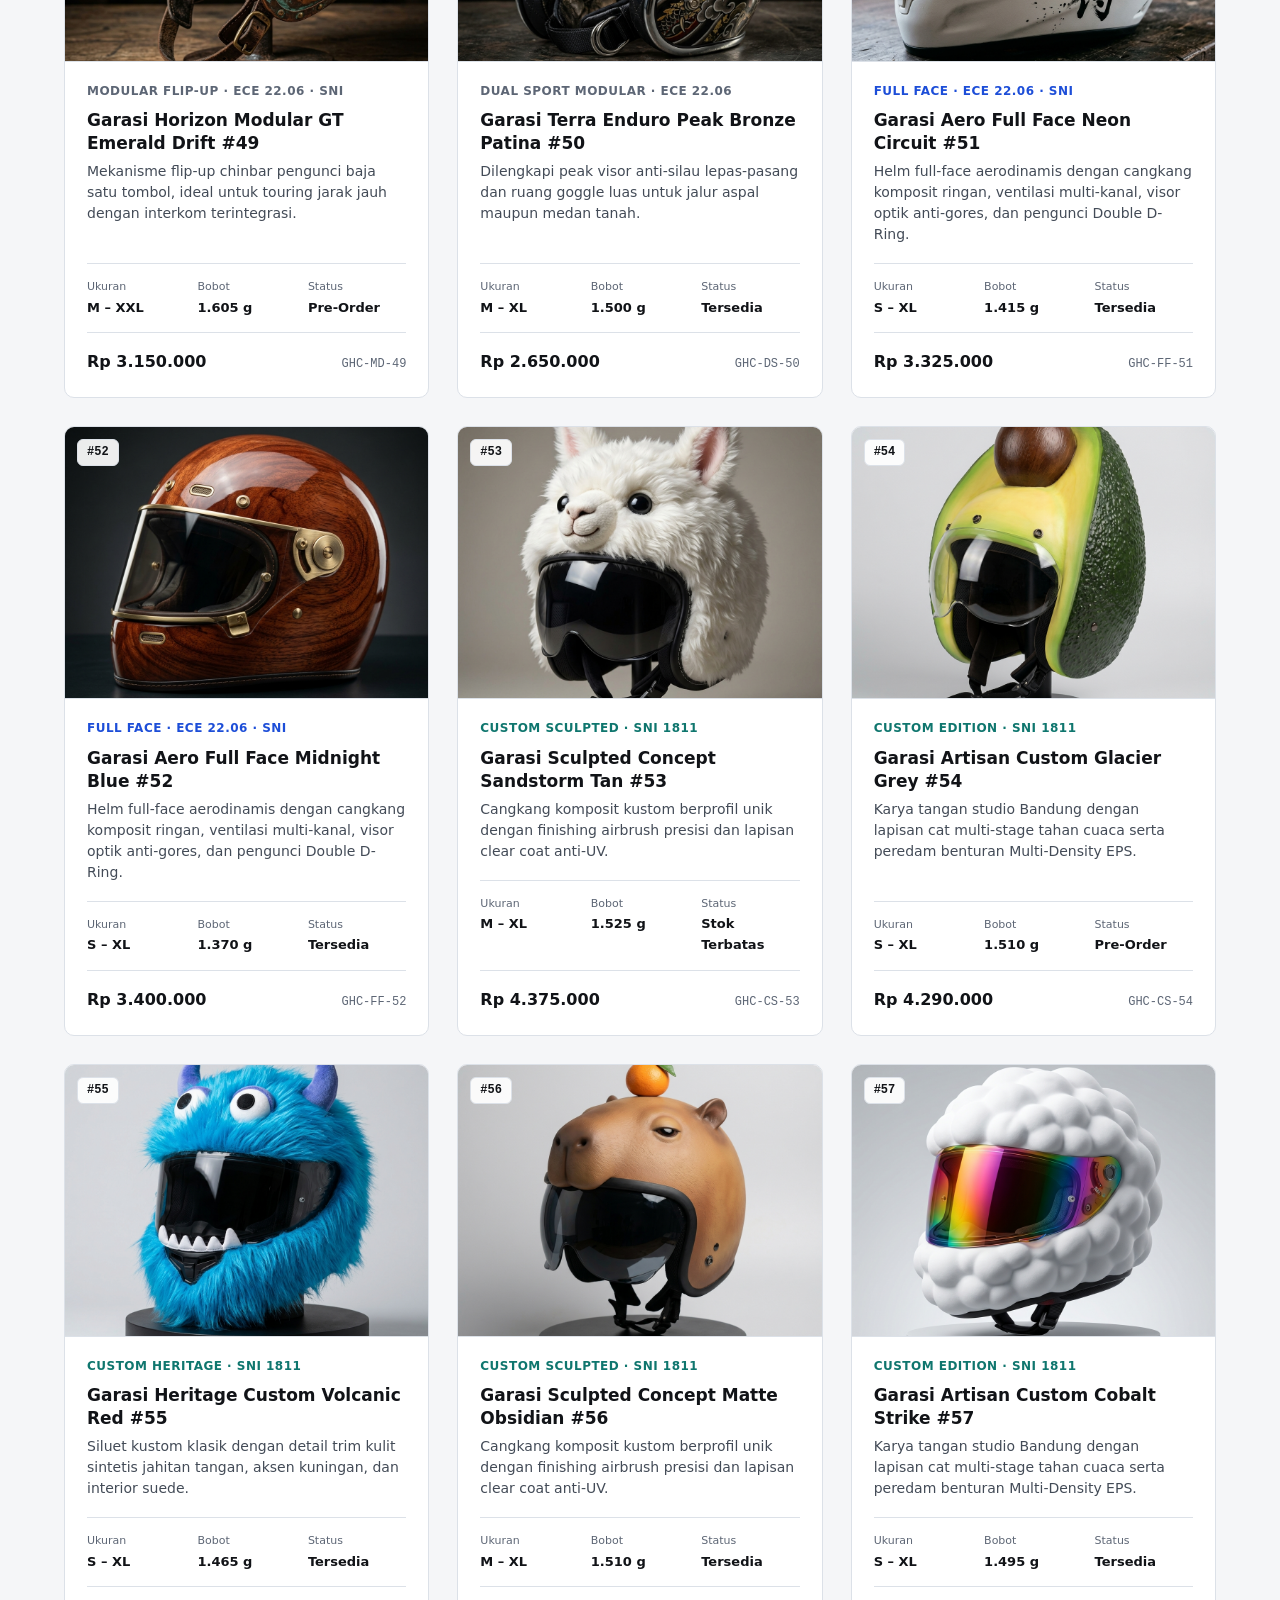
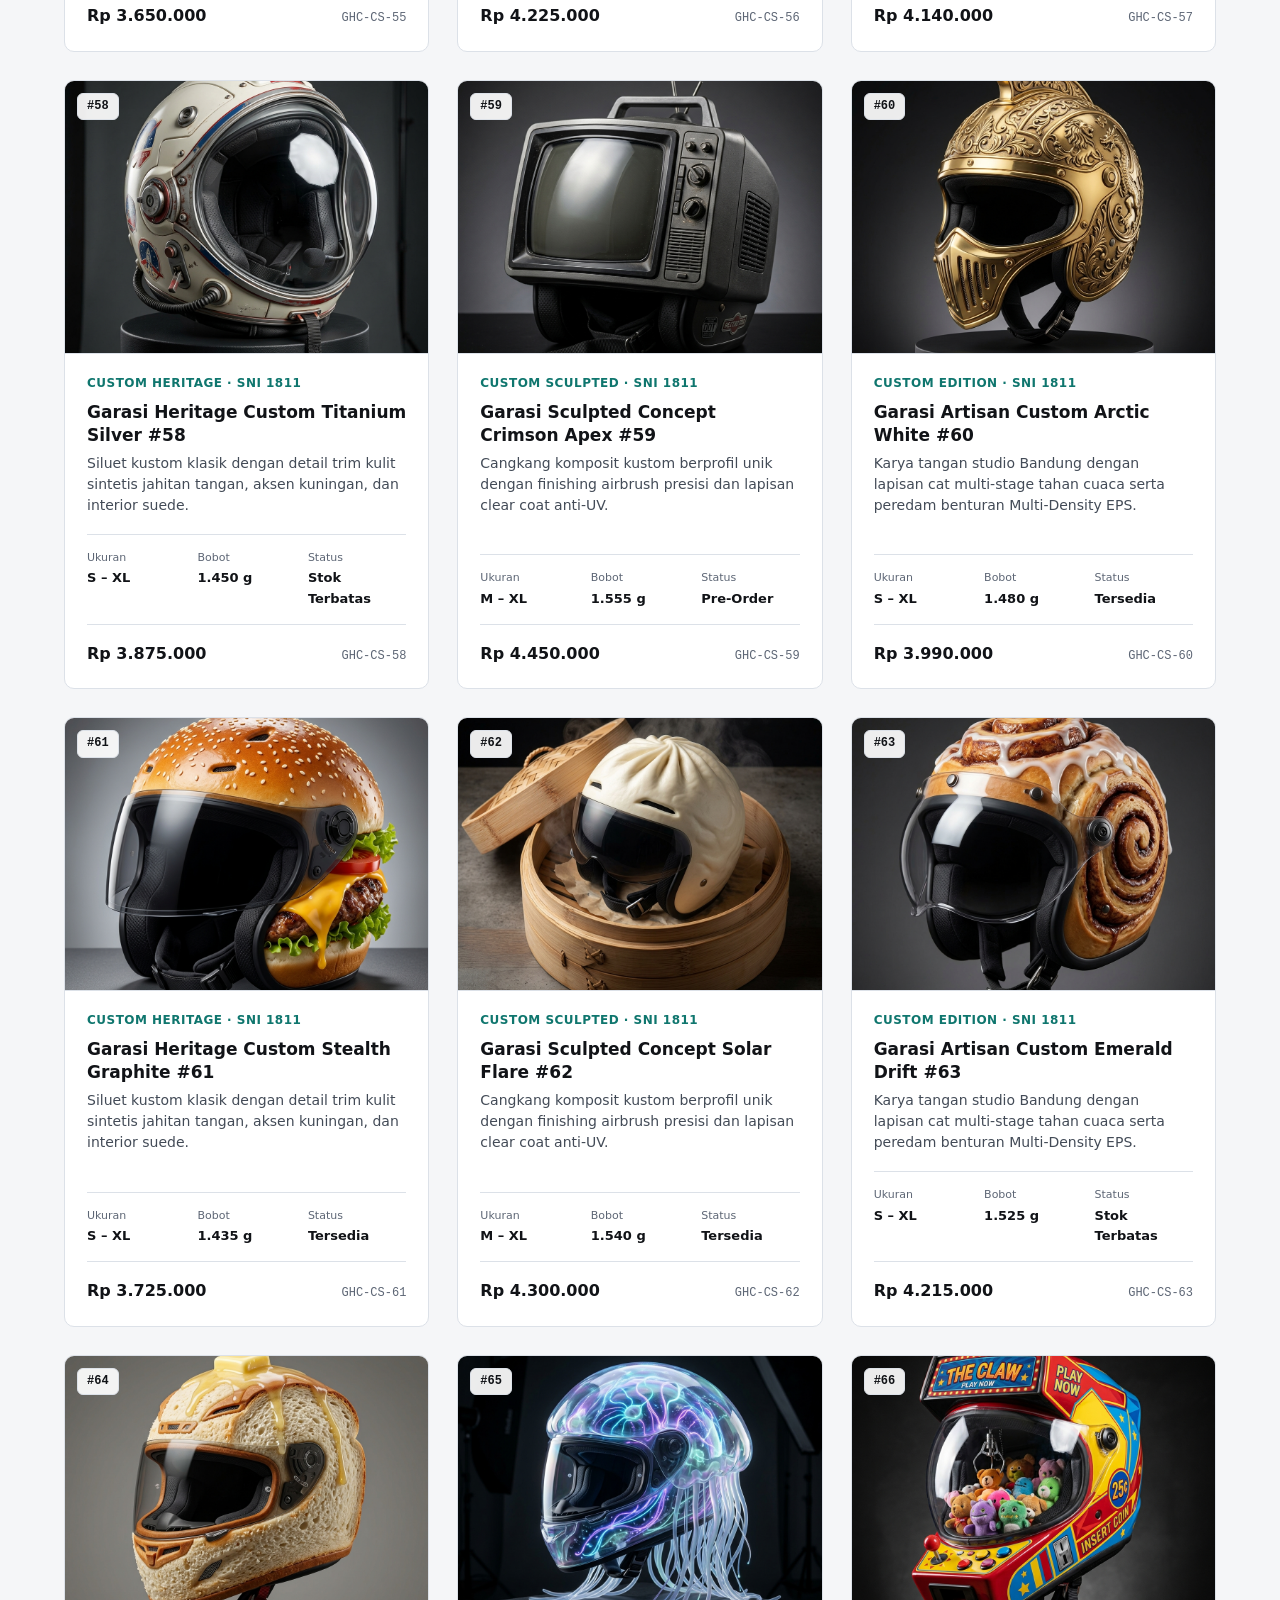
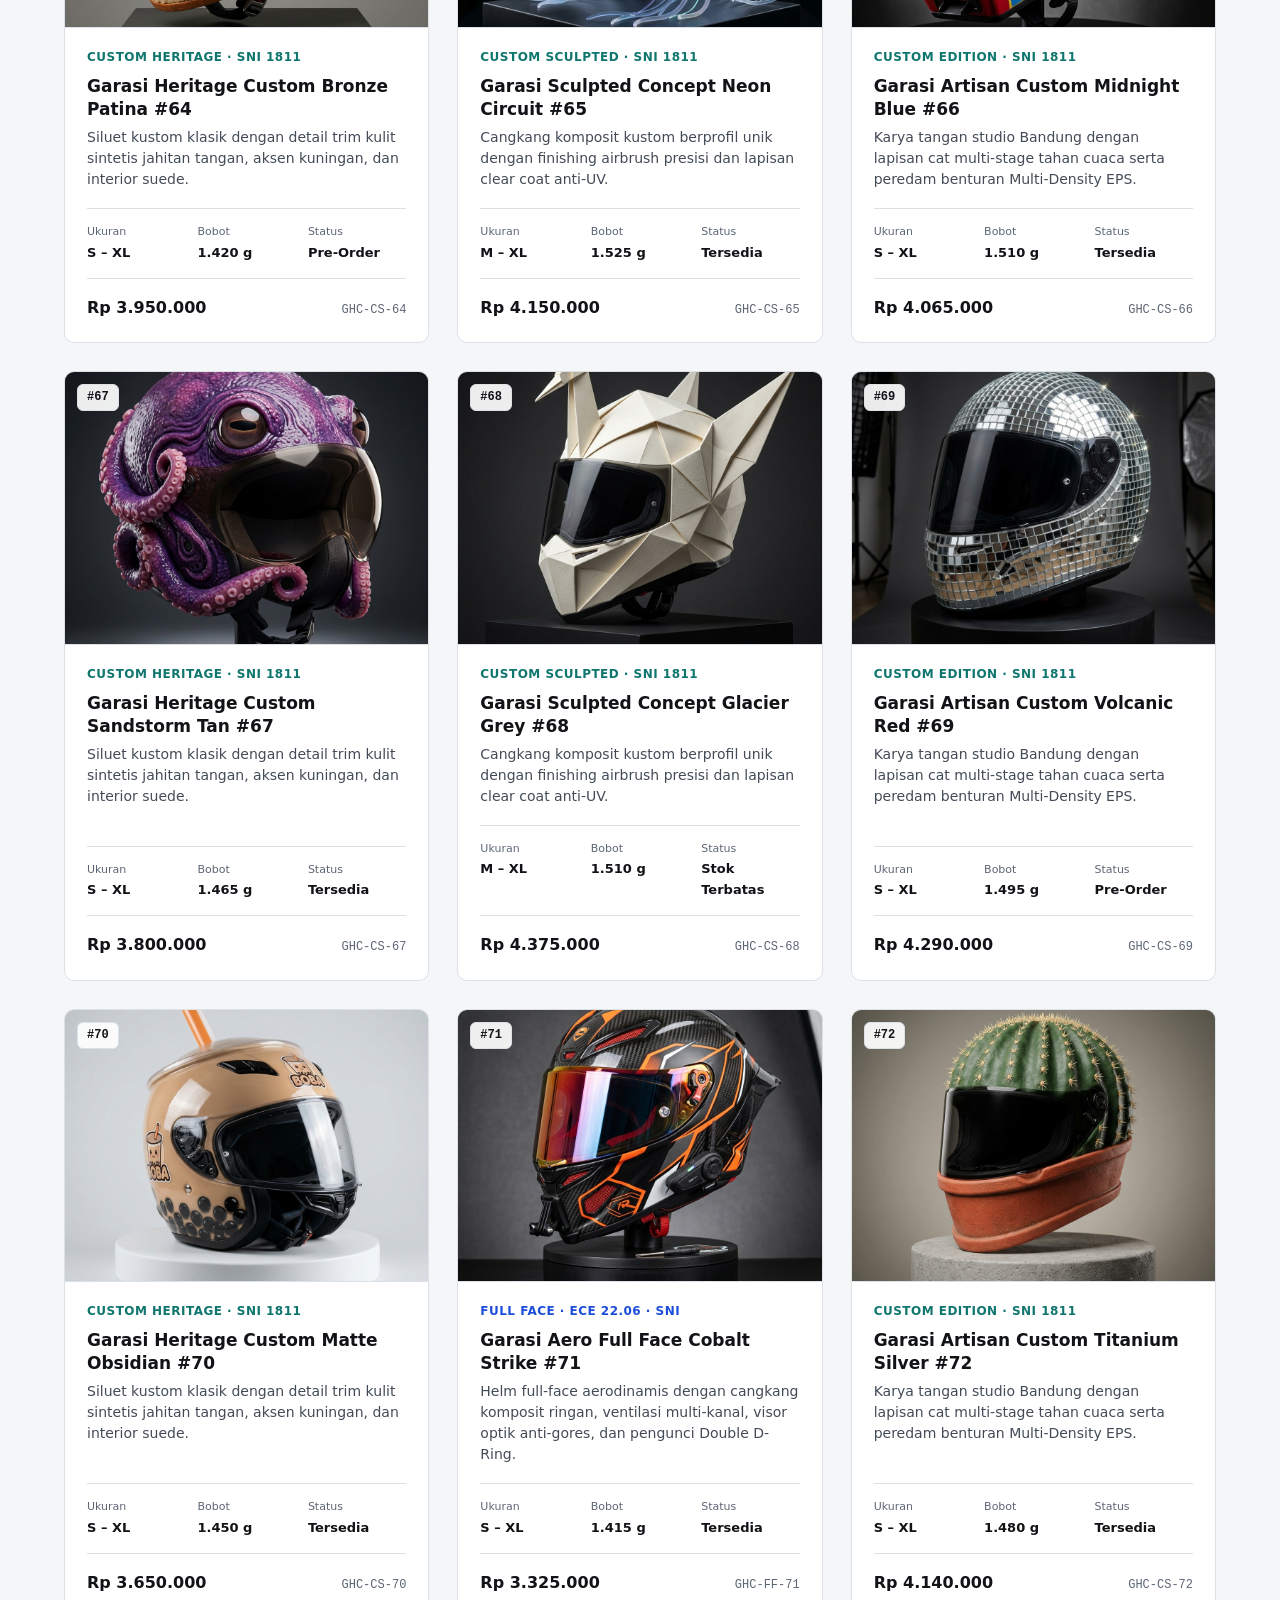
==== commit 4368b6ae: "Update index.html" ====
--- a/index.html
+++ b/index.html
@@ -6,12 +6,12 @@
     <title>Garasi Helm Custom — Katalog Helm Motor Resmi (100 Unit)</title>
     <meta
       name="description"
-      content="Webstore tampilan katalog resmi 100 unit helm motor Full Face, Open Face, Modular, Dual Sport, dan Custom Edition berstandar SNI dan ECE 22.06."
+      content="Webstore tampilan katalog resmi 100 unit helm motor Full Face, Custom Edition, serta Open & Modular berstandar SNI dan ECE 22.06."
     />
     <meta property="og:title" content="Garasi Helm Custom — Katalog Helm Motor Resmi" />
     <meta
       property="og:description"
-      content="Webstore tampilan katalog resmi 100 unit helm motor Full Face, Open Face, Modular, Dual Sport, dan Custom Edition berstandar SNI dan ECE 22.06."
+      content="Webstore tampilan katalog resmi 100 unit helm motor Full Face, Custom Edition, serta Open & Modular berstandar SNI dan ECE 22.06."
     />
     <meta property="og:type" content="website" />
     <meta name="twitter:card" content="summary_large_image" />
@@ -423,6 +423,10 @@
         color: var(--accent-cobalt);
       }
 
+      .card-meta.is-custom {
+        color: #0f766e;
+      }
+
       .card-title {
         margin: 0 0 6px;
         font-size: 1.0625rem;
@@ -746,13 +750,13 @@
             <p class="eyebrow">Koleksi Resmi & Custom 2026 · Bandung Showroom</p>
             <h1 class="hero-title">Perlindungan Presisi dengan Karakter Eksklusif.</h1>
             <p class="hero-lead">
-              Katalog lengkap 100 edisi helm berkendara mulai dari model Full Face, Open Face, Modular, Dual Sport hingga seri kustom artistik. Dirancang dengan cangkang komposit yang memenuhi regulasi keselamatan SNI 1811 dan ECE 22.06.
+              Katalog lengkap 100 edisi helm berkendara mulai dari model Full Face, seri Custom Edition eksklusif, hingga Open & Modular. Dirancang dengan cangkang komposit yang memenuhi regulasi keselamatan SNI 1811 dan ECE 22.06.
             </p>
 
             <div class="hero-specs" aria-label="Ringkasan Spesifikasi Koleksi">
               <div class="spec-item">
                 <span class="spec-label">Total Koleksi</span>
-                <span class="spec-value tabular">100 Model (24 Full Face)</span>
+                <span class="spec-value tabular">24 Full Face · 65 Custom · 11 Open</span>
               </div>
               <div class="spec-item">
                 <span class="spec-label">Rentang Ukuran</span>
@@ -796,8 +800,8 @@
           <div class="filter-bar" role="tablist" aria-label="Filter Kategori Helm">
             <button type="button" class="filter-btn is-active" data-filter="all">Semua (100)</button>
             <button type="button" class="filter-btn" data-filter="full-face">Full Face (24)</button>
-            <button type="button" class="filter-btn" data-filter="custom-edition">Custom Edition</button>
-            <button type="button" class="filter-btn" data-filter="open-modular">Open & Modular</button>
+            <button type="button" class="filter-btn" data-filter="custom-edition">Custom Edition (65)</button>
+            <button type="button" class="filter-btn" data-filter="open-modular">Open & Modular (11)</button>
           </div>
 
           <div id="catalog-grid" class="catalog-grid">
@@ -914,8 +918,8 @@
           <span class="footer-heading">Kategori Koleksi</span>
           <div class="footer-links">
             <a href="#katalog" data-cat-link="full-face">Full Face (24 Unit)</a>
-            <a href="#katalog" data-cat-link="custom-edition">Custom Concept & Armor</a>
-            <a href="#katalog" data-cat-link="open-modular">Open Face & Modular</a>
+            <a href="#katalog" data-cat-link="custom-edition">Custom Edition (65 Unit)</a>
+            <a href="#katalog" data-cat-link="open-modular">Open & Modular (11 Unit)</a>
             <a href="#standar">Panduan Ukuran</a>
           </div>
         </div>
@@ -939,9 +943,16 @@
         }
       }
 
-      // Daftar resmi 24 nomor yang dikategorikan sebagai Full Face
+      // Daftar resmi 24 nomor kategori Full Face
       const FULL_FACE_NUMBERS = new Set([
         1, 2, 3, 8, 11, 12, 16, 18, 19, 20, 21, 23, 27, 28, 32, 34, 35, 45, 51, 52, 71, 73, 74, 75
+      ]);
+
+      // Daftar resmi 65 nomor kategori Custom Edition
+      const CUSTOM_EDITION_NUMBERS = new Set([
+        5, 6, 7, 13, 14, 15, 17, 22, 24, 25, 29, 30, 36, 38, 39, 40, 41, 42, 43, 44, 46, 48,
+        53, 54, 55, 56, 57, 58, 59, 60, 61, 62, 63, 64, 65, 66, 67, 68, 69, 70, 72,
+        76, 77, 78, 79, 80, 81, 82, 83, 84, 85, 86, 87, 89, 90, 91, 92, 93, 94, 95, 96, 97, 98, 99, 100
       ]);
 
       // Spesifikasi khusus untuk unit #01 s/d #21
@@ -949,24 +960,24 @@
         1: { category: "full-face", meta: "Full Face · ECE 22.06 · SNI", title: "Garasi Studio Pro Series #01", desc: "Cangkang komposit serat karbon berprofil aerodinamis dengan lapisan finishing studio anti-gores.", size: "S – XL", weight: "1.350 g", status: "Tersedia", price: "Rp 3.250.000", sku: "GHC-FF-01" },
         2: { category: "full-face", meta: "Full Face · ECE 22.06 · SNI", title: "Garasi Studio Pro Series #02", desc: "Desain kontur modern untuk berkendara jarak jauh dengan ventilasi multi-saluran dan visor optik kelas 1.", size: "S – XL", weight: "1.380 g", status: "Tersedia", price: "Rp 3.300.000", sku: "GHC-FF-02" },
         3: { category: "full-face", meta: "Full Face · ECE 22.06 · SNI", title: "Garasi Studio Pro Series #03", desc: "Dilengkapi spoiler belakang terintegrasi, pengunci Double D-Ring, dan busa pipi pembuang kelembapan.", size: "XS – XL", weight: "1.360 g", status: "Tersedia", price: "Rp 3.350.000", sku: "GHC-FF-03" },
-        4: { category: "custom-edition", meta: "Custom Studio · ECE 22.06 · SNI", title: "Garasi Studio Custom Spec #04", desc: "Konstruksi ringan berbobot seimbang dengan lapisan peredam akustik untuk mereduksi kebisingan angin.", size: "M – XXL", weight: "1.390 g", status: "Tersedia", price: "Rp 3.400.000", sku: "GHC-CS-04" },
-        5: { category: "custom-edition", meta: "Custom Studio · ECE 22.06 · SNI", title: "Garasi Studio Custom Spec #05", desc: "Edisi studio dengan sistem pelepas visor cepat tanpa alat serta dukungan penuh pemasangan Pinlock.", size: "S – XL", weight: "1.370 g", status: "Tersedia", price: "Rp 3.450.000", sku: "GHC-CS-05" },
+        4: { category: "open-modular", meta: "Modular Flip-Up · ECE 22.06 · SNI", title: "Garasi Horizon Modular Pro #04", desc: "Konstruksi modular flip-up berbobot seimbang dengan lapisan peredam akustik untuk mereduksi kebisingan angin.", size: "M – XXL", weight: "1.490 g", status: "Tersedia", price: "Rp 3.400.000", sku: "GHC-MD-04" },
+        5: { category: "custom-edition", meta: "Custom Studio · ECE 22.06 · SNI", title: "Garasi Studio Custom Spec #05", desc: "Edisi studio kustom dengan sistem pelepas visor cepat tanpa alat serta dukungan penuh pemasangan Pinlock.", size: "S – XL", weight: "1.370 g", status: "Tersedia", price: "Rp 3.450.000", sku: "GHC-CS-05" },
         6: { category: "custom-edition", meta: "Custom Concept · SNI 1811", title: "Garasi Apollo Astronaut Spec #06", desc: "Terinspirasi helm penjelajah luar angkasa dengan visor panorama luas dan lapisan pelindung UV reflektif.", size: "M – XL", weight: "1.520 g", status: "Stok Terbatas", price: "Rp 4.650.000", sku: "GHC-CS-06" },
         7: { category: "custom-edition", meta: "Custom Armor · SNI 1811", title: "Garasi Sovereign Gold Knight #07", desc: "Finishing metalik emas bergaya zirah ksatria abad pertengahan dengan struktur pelindung dagu kokoh.", size: "M – L", weight: "1.580 g", status: "Stok Terbatas", price: "Rp 4.890.000", sku: "GHC-CS-07" },
         8: { category: "full-face", meta: "Full Face · Custom Heritage · SNI 1811", title: "Garasi Chronos Steampunk Ed. #08", desc: "Helm full-face dengan ornamen kuningan mekanis, aksen kulit klasik, dan lensa optik ganda berstandar SNI.", size: "S – XL", weight: "1.550 g", status: "Tersedia", price: "Rp 4.500.000", sku: "GHC-FF-08" },
-        9: { category: "custom-edition", meta: "Custom Retro-Tech · SNI 1811", title: "Garasi RetroVision CRT-90 #09", desc: "Cangkang kustom berbentuk monitor tabung klasik 90-an dengan layar visor polikarbonat cembung jernih.", size: "M – XL", weight: "1.620 g", status: "Pre-Order", price: "Rp 4.750.000", sku: "GHC-CS-09" },
-        10: { category: "custom-edition", meta: "Custom Sculpted · SNI 1811", title: "Garasi Diablo Horned Spec #10", desc: "Dilengkapi tanduk aerodinamis fleksibel yang dirancang lepas-aman saat benturan dengan finishing matte.", size: "S – XL", weight: "1.460 g", status: "Tersedia", price: "Rp 3.850.000", sku: "GHC-CS-10" },
+        9: { category: "open-modular", meta: "Open Face · Retro-Tech · SNI 1811", title: "Garasi RetroVision Open CRT-90 #09", desc: "Cangkang open-face kustom berbentuk monitor klasik 90-an dengan visor polikarbonat cembung jernih.", size: "M – XL", weight: "1.420 g", status: "Pre-Order", price: "Rp 3.750.000", sku: "GHC-OM-09" },
+        10: { category: "open-modular", meta: "Modular · Sculpted Spec · SNI 1811", title: "Garasi Diablo Modular Spec #10", desc: "Helm modular dengan aksen aerodinamis fleksibel lepas-aman serta mekanisme flip-up chinbar pengunci baja.", size: "S – XL", weight: "1.460 g", status: "Tersedia", price: "Rp 3.850.000", sku: "GHC-MD-10" },
         11: { category: "full-face", meta: "Full Face · Custom Sculpted · SNI 1811", title: "Garasi Monarch Crest Edition #11", desc: "Helm full-face berdetail mahkota dan ornamen relief timbul di atas shell komposit ABS berkekuatan tarik tinggi.", size: "M – XL", weight: "1.490 g", status: "Tersedia", price: "Rp 3.950.000", sku: "GHC-FF-11" },
         12: { category: "full-face", meta: "Full Face · Custom Form · SNI 1811", title: "Garasi Avant-Garde Form X #12", desc: "Helm full-face berstruktur pahatan kustom unik dengan lapisan peredam benturan Multi-Density EPS penuh.", size: "S – XL", weight: "1.510 g", status: "Tersedia", price: "Rp 4.100.000", sku: "GHC-FF-12" },
-        13: { category: "custom-edition", meta: "Plush & Character · SNI 1811", title: "Garasi Cobalt Fur Monster #13", desc: "Balutan bulu sintetis biru kobalt tahan cuaca di atas cangkang helm berstandar SNI dengan pandangan luas.", size: "S – XL", weight: "1.450 g", status: "Tersedia", price: "Rp 2.450.000", sku: "GHC-CH-13" },
-        14: { category: "custom-edition", meta: "Animal Series · SNI 1811", title: "Garasi Apex Great White Shark #14", desc: "Sirip punggung aerodinamis dan grafis rahang hiu agresif dengan sistem sirkulasi udara insang samping.", size: "S – XL", weight: "1.480 g", status: "Tersedia", price: "Rp 3.790.000", sku: "GHC-CH-14" },
-        15: { category: "custom-edition", meta: "Character Series · SNI 1811", title: "Garasi Ducky Yellow Edition #15", desc: "Helm tematik bebek kuning ikonik dengan visibilitas tinggi di jalan raya serta busa interior hippoallergenic.", size: "S – L", weight: "1.440 g", status: "Tersedia", price: "Rp 2.950.000", sku: "GHC-CH-15" },
+        13: { category: "custom-edition", meta: "Custom Character · SNI 1811", title: "Garasi Cobalt Fur Monster #13", desc: "Balutan bulu sintetis biru kobalt tahan cuaca di atas cangkang helm kustom berstandar SNI dengan pandangan luas.", size: "S – XL", weight: "1.450 g", status: "Tersedia", price: "Rp 2.450.000", sku: "GHC-CS-13" },
+        14: { category: "custom-edition", meta: "Custom Animal Series · SNI 1811", title: "Garasi Apex Great White Shark #14", desc: "Sirip punggung aerodinamis dan grafis rahang hiu agresif dengan sistem sirkulasi udara insang samping.", size: "S – XL", weight: "1.480 g", status: "Tersedia", price: "Rp 3.790.000", sku: "GHC-CS-14" },
+        15: { category: "custom-edition", meta: "Custom Character · SNI 1811", title: "Garasi Ducky Yellow Edition #15", desc: "Helm kustom tematik kuning ikonik dengan visibilitas tinggi di jalan raya serta busa interior hippoallergenic.", size: "S – L", weight: "1.440 g", status: "Tersedia", price: "Rp 2.950.000", sku: "GHC-CS-15" },
         16: { category: "full-face", meta: "Full Face · Sci-Fi Spec · SNI 1811", title: "Garasi Xenomorph Green Alien #16", desc: "Helm full-face hijau metalik futuristik dengan kontur memanjang aerodinamis dan visor gelap anti-silau.", size: "M – XL", weight: "1.500 g", status: "Stok Terbatas", price: "Rp 3.890.000", sku: "GHC-FF-16" },
-        17: { category: "custom-edition", meta: "Custom Tropical · SNI 1811", title: "Garasi Musang King Durian #17", desc: "Tekstur duri elastomer lentur yang aman dan tidak melukai, dipadukan cangkang dalam berstandar SNI.", size: "M – XL", weight: "1.540 g", status: "Tersedia", price: "Rp 3.650.000", sku: "GHC-CS-17" },
-        18: { category: "full-face", meta: "Full Face · Custom Airbrush · SNI 1811", title: "Garasi Fresh Watermelon Spec #18", desc: "Helm full-face airbrush presisi motif kulit dan daging semangka segar dengan lapisan clear coat gloss tinggi.", size: "S – XL", weight: "1.390 g", status: "Tersedia", price: "Rp 2.750.000", sku: "GHC-FF-18" },
-        19: { category: "full-face", meta: "Full Face · Custom 3D · SNI 1811", title: "Garasi Ichiraku Ramen Bowl #19", desc: "Helm full-face kustom 3D lengkap dengan detail ornamen pahatan presisi di atas cangkang ABS teruji.", size: "M – XL", weight: "1.560 g", status: "Stok Terbatas", price: "Rp 4.250.000", sku: "GHC-FF-19" },
-        20: { category: "full-face", meta: "Full Face · Custom Edition · SNI 1811", title: "Garasi Glazed Donut Sprinkle #20", desc: "Helm full-face dengan kontur membulat ergonomis, finishing gloss kustom, serta sirkulasi udara tersembunyi.", size: "XS – L", weight: "1.430 g", status: "Tersedia", price: "Rp 3.490.000", sku: "GHC-FF-20" },
-        21: { category: "full-face", meta: "Full Face · Custom Edition · SNI 1811", title: "Garasi Golden Butter Melt #21", desc: "Helm full-face tekstur pahatan satin-gloss dengan sistem pengunci Microlock baja dan interior lepas-pasang.", size: "S – XL", weight: "1.420 g", status: "Tersedia", price: "Rp 3.390.000", sku: "GHC-FF-21" }
+        17: { category: "custom-edition", meta: "Custom Sculpted · SNI 1811", title: "Garasi Musang King Edition #17", desc: "Tekstur pahatan elastomer lentur yang aman dan tidak melukai, dipadukan cangkang dalam berstandar SNI.", size: "M – XL", weight: "1.540 g", status: "Tersedia", price: "Rp 3.650.000", sku: "GHC-CS-17" },
+        18: { category: "full-face", meta: "Full Face · Custom Airbrush · SNI 1811", title: "Garasi Fresh Watermelon Spec #18", desc: "Helm full-face airbrush presisi motif kulit dan daging segar dengan lapisan clear coat gloss tinggi.", size: "S – XL", weight: "1.390 g", status: "Tersedia", price: "Rp 2.750.000", sku: "GHC-FF-18" },
+        19: { category: "full-face", meta: "Full Face · Custom 3D · SNI 1811", title: "Garasi Sculpted Bowl Edition #19", desc: "Helm full-face kustom 3D lengkap dengan detail ornamen pahatan presisi di atas cangkang ABS teruji.", size: "M – XL", weight: "1.560 g", status: "Stok Terbatas", price: "Rp 4.250.000", sku: "GHC-FF-19" },
+        20: { category: "full-face", meta: "Full Face · Custom Edition · SNI 1811", title: "Garasi Glazed Sprinkle Spec #20", desc: "Helm full-face dengan kontur membulat ergonomis, finishing gloss kustom, serta sirkulasi udara tersembunyi.", size: "XS – L", weight: "1.430 g", status: "Tersedia", price: "Rp 3.490.000", sku: "GHC-FF-20" },
+        21: { category: "full-face", meta: "Full Face · Custom Edition · SNI 1811", title: "Garasi Golden Melt Spec #21", desc: "Helm full-face tekstur pahatan satin-gloss dengan sistem pengunci Microlock baja dan interior lepas-pasang.", size: "S – XL", weight: "1.420 g", status: "Tersedia", price: "Rp 3.390.000", sku: "GHC-FF-21" }
       };
 
       const fullFaceSeriesTemplate = {
@@ -980,12 +991,16 @@
         size: "S – XL"
       };
 
-      const nonFullFaceSeries = [
+      const customSeriesTemplates = [
+        { category: "custom-edition", code: "CS", meta: "Custom Edition · SNI 1811", prefix: "Garasi Artisan Custom", desc: "Karya tangan studio Bandung dengan lapisan cat multi-stage tahan cuaca serta peredam benturan Multi-Density EPS.", basePrice: 3990000, weight: 1480, size: "S – XL" },
+        { category: "custom-edition", code: "CS", meta: "Custom Heritage · SNI 1811", prefix: "Garasi Heritage Custom", desc: "Siluet kustom klasik dengan detail trim kulit sintetis jahitan tangan, aksen kuningan, dan interior suede.", basePrice: 3650000, weight: 1420, size: "S – XL" },
+        { category: "custom-edition", code: "CS", meta: "Custom Sculpted · SNI 1811", prefix: "Garasi Sculpted Concept", desc: "Cangkang komposit kustom berprofil unik dengan finishing airbrush presisi dan lapisan clear coat anti-UV.", basePrice: 4150000, weight: 1510, size: "M – XL" }
+      ];
+
+      const openModularTemplates = [
         { category: "open-modular", code: "OM", meta: "Open Face · SNI 1811", prefix: "Garasi Urban Jet Cruiser", desc: "Helm open-face ringan dengan double visor internal anti-UV dan ventilasi atas yang optimal untuk lalu lintas kota.", basePrice: 1450000, weight: 1180, size: "S – XL" },
         { category: "open-modular", code: "MD", meta: "Modular Flip-Up · ECE 22.06 · SNI", prefix: "Garasi Horizon Modular GT", desc: "Mekanisme flip-up chinbar pengunci baja satu tombol, ideal untuk touring jarak jauh dengan interkom terintegrasi.", basePrice: 2850000, weight: 1590, size: "M – XXL" },
-        { category: "open-modular", code: "DS", meta: "Dual Sport Adventure · ECE 22.06", prefix: "Garasi Terra Enduro Peak", desc: "Dilengkapi peak visor anti-silau lepas-pasang dan ruang goggle luas untuk jalur aspal maupun medan tanah.", basePrice: 2650000, weight: 1470, size: "M – XL" },
-        { category: "custom-edition", code: "CL", meta: "Classic Retro · SNI 1811", prefix: "Garasi Heritage Cafe Racer", desc: "Siluet klasik era 70-an dengan trim kulit sintetis jahitan tangan, kancing visor kuningan, dan interior suede.", basePrice: 1950000, weight: 1290, size: "S – XL" },
-        { category: "custom-edition", code: "CS", meta: "Custom Workshop · SNI 1811", prefix: "Garasi Artisan Special Edition", desc: "Karya tangan studio Bandung dengan lapisan cat multi-stage tahan cuaca serta peredam benturan Multi-Density EPS.", basePrice: 3990000, weight: 1480, size: "S – XL" }
+        { category: "open-modular", code: "DS", meta: "Dual Sport Modular · ECE 22.06", prefix: "Garasi Terra Enduro Peak", desc: "Dilengkapi peak visor anti-silau lepas-pasang dan ruang goggle luas untuk jalur aspal maupun medan tanah.", basePrice: 2650000, weight: 1470, size: "M – XL" }
       ];
 
       const variantNames = [
@@ -1000,23 +1015,32 @@
       for (let i = 1; i <= 100; i++) {
         const numStr = String(i).padStart(2, "0");
         const isFullFace = FULL_FACE_NUMBERS.has(i);
+        const isCustom = CUSTOM_EDITION_NUMBERS.has(i);
 
         if (specialSpecs[i]) {
           allHelmets.push({
             num: i,
             isFullFace,
+            isCustom,
             ...specialSpecs[i]
           });
         } else {
-          const series = isFullFace
-            ? fullFaceSeriesTemplate
-            : nonFullFaceSeries[i % nonFullFaceSeries.length];
+          let series;
+          if (isFullFace) {
+            series = fullFaceSeriesTemplate;
+          } else if (isCustom) {
+            series = customSeriesTemplates[i % customSeriesTemplates.length];
+          } else {
+            series = openModularTemplates[i % openModularTemplates.length];
+          }
+
           const variant = variantNames[i % variantNames.length];
           const priceVal = series.basePrice + ((i % 5) * 75000);
 
           allHelmets.push({
             num: i,
             isFullFace,
+            isCustom,
             category: series.category,
             meta: series.meta,
             title: `${series.prefix} ${variant} #${numStr}`,
@@ -1063,7 +1087,7 @@
                 />
               </div>
               <div class="card-body">
-                <p class="card-meta ${item.isFullFace ? "is-fullface" : ""}">${item.meta}</p>
+                <p class="card-meta ${item.isFullFace ? "is-fullface" : item.isCustom ? "is-custom" : ""}">${item.meta}</p>
                 <h3 class="card-title">${item.title}</h3>
                 <p class="card-summary">${item.desc}</p>
                 <div class="card-specs-row">
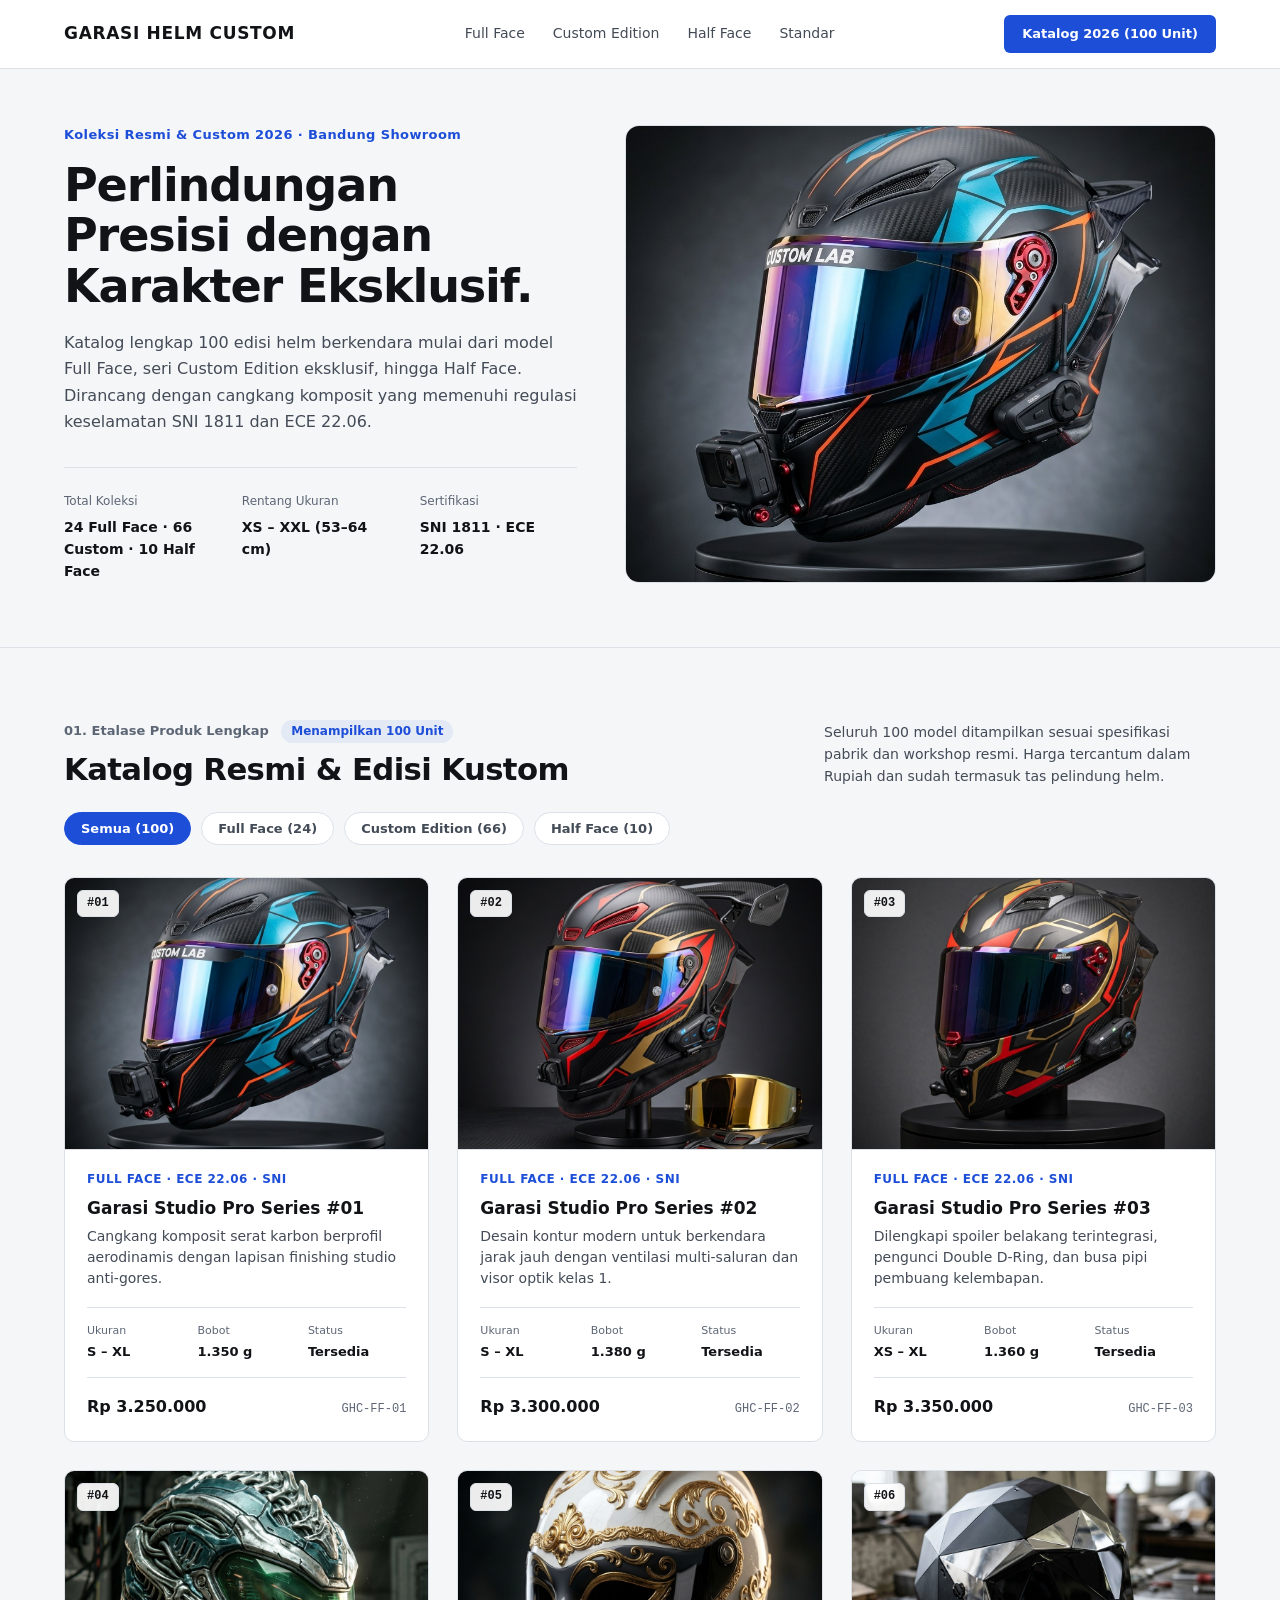
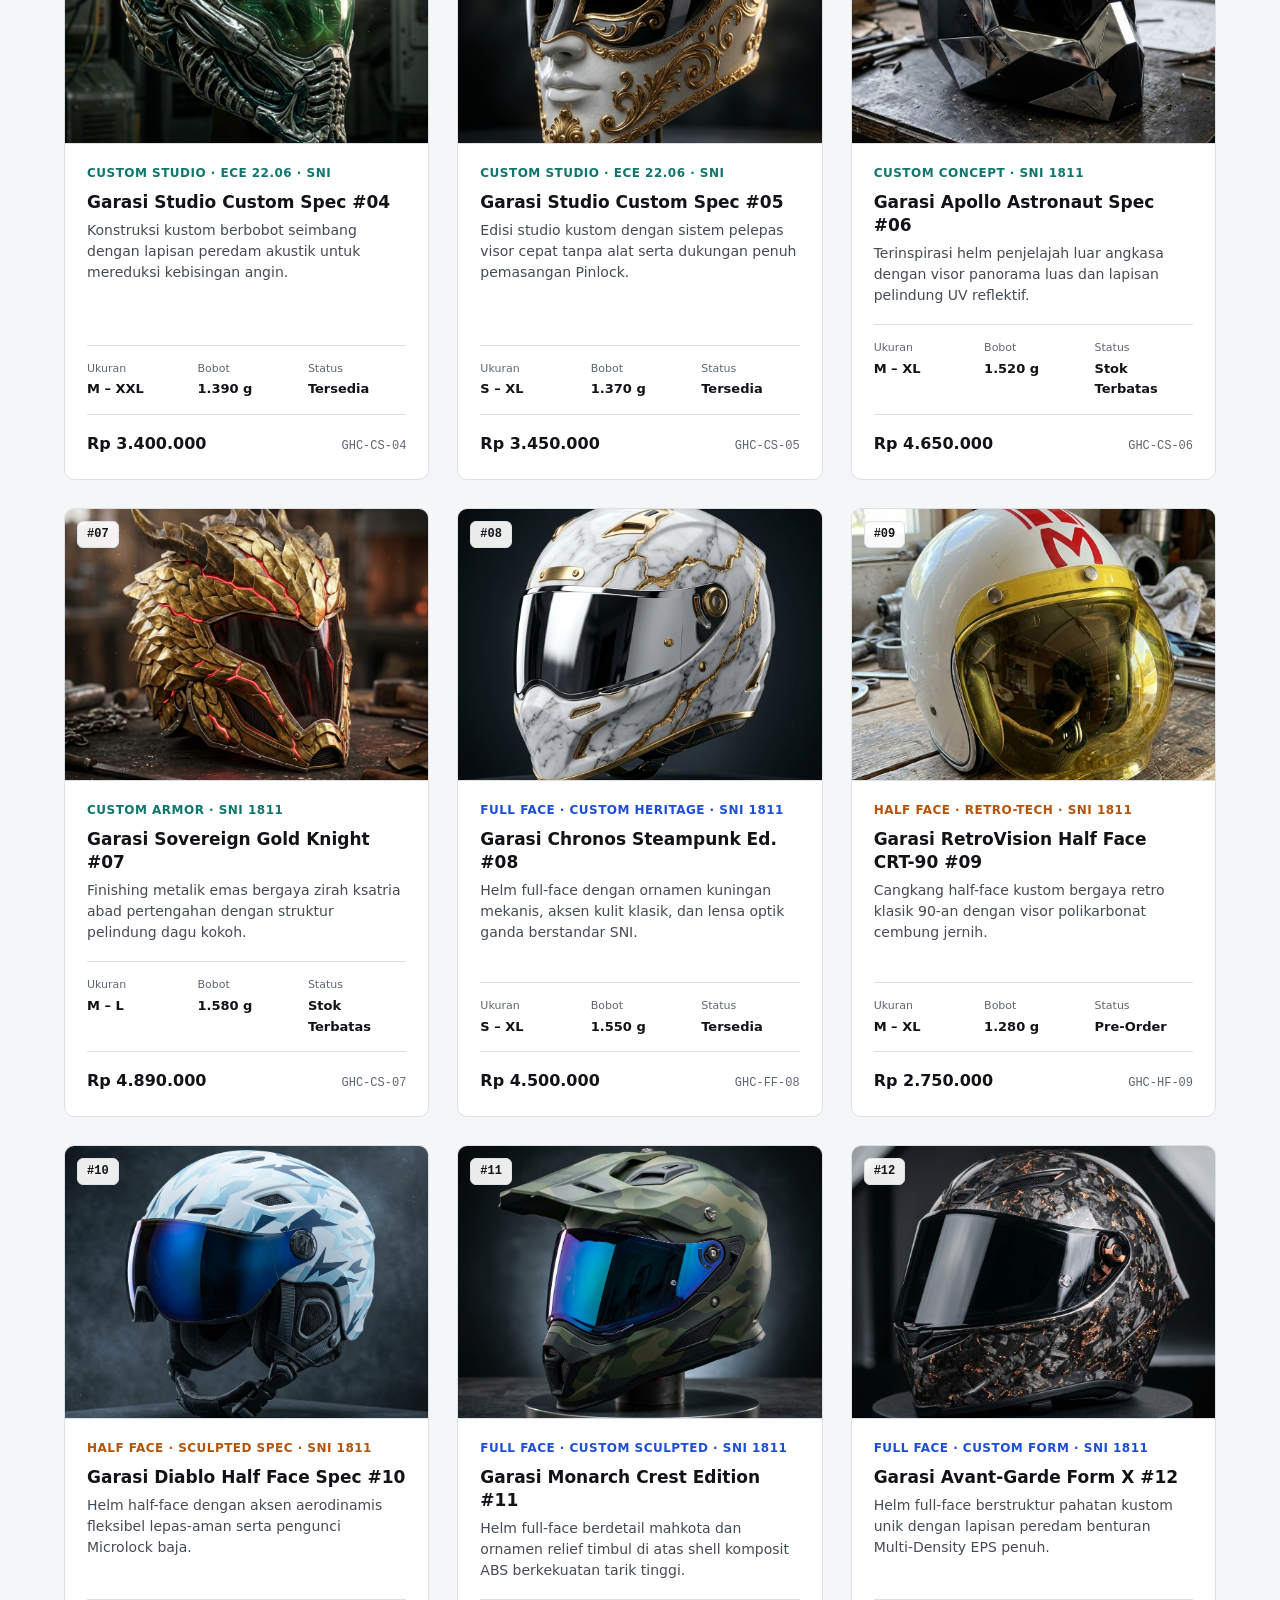
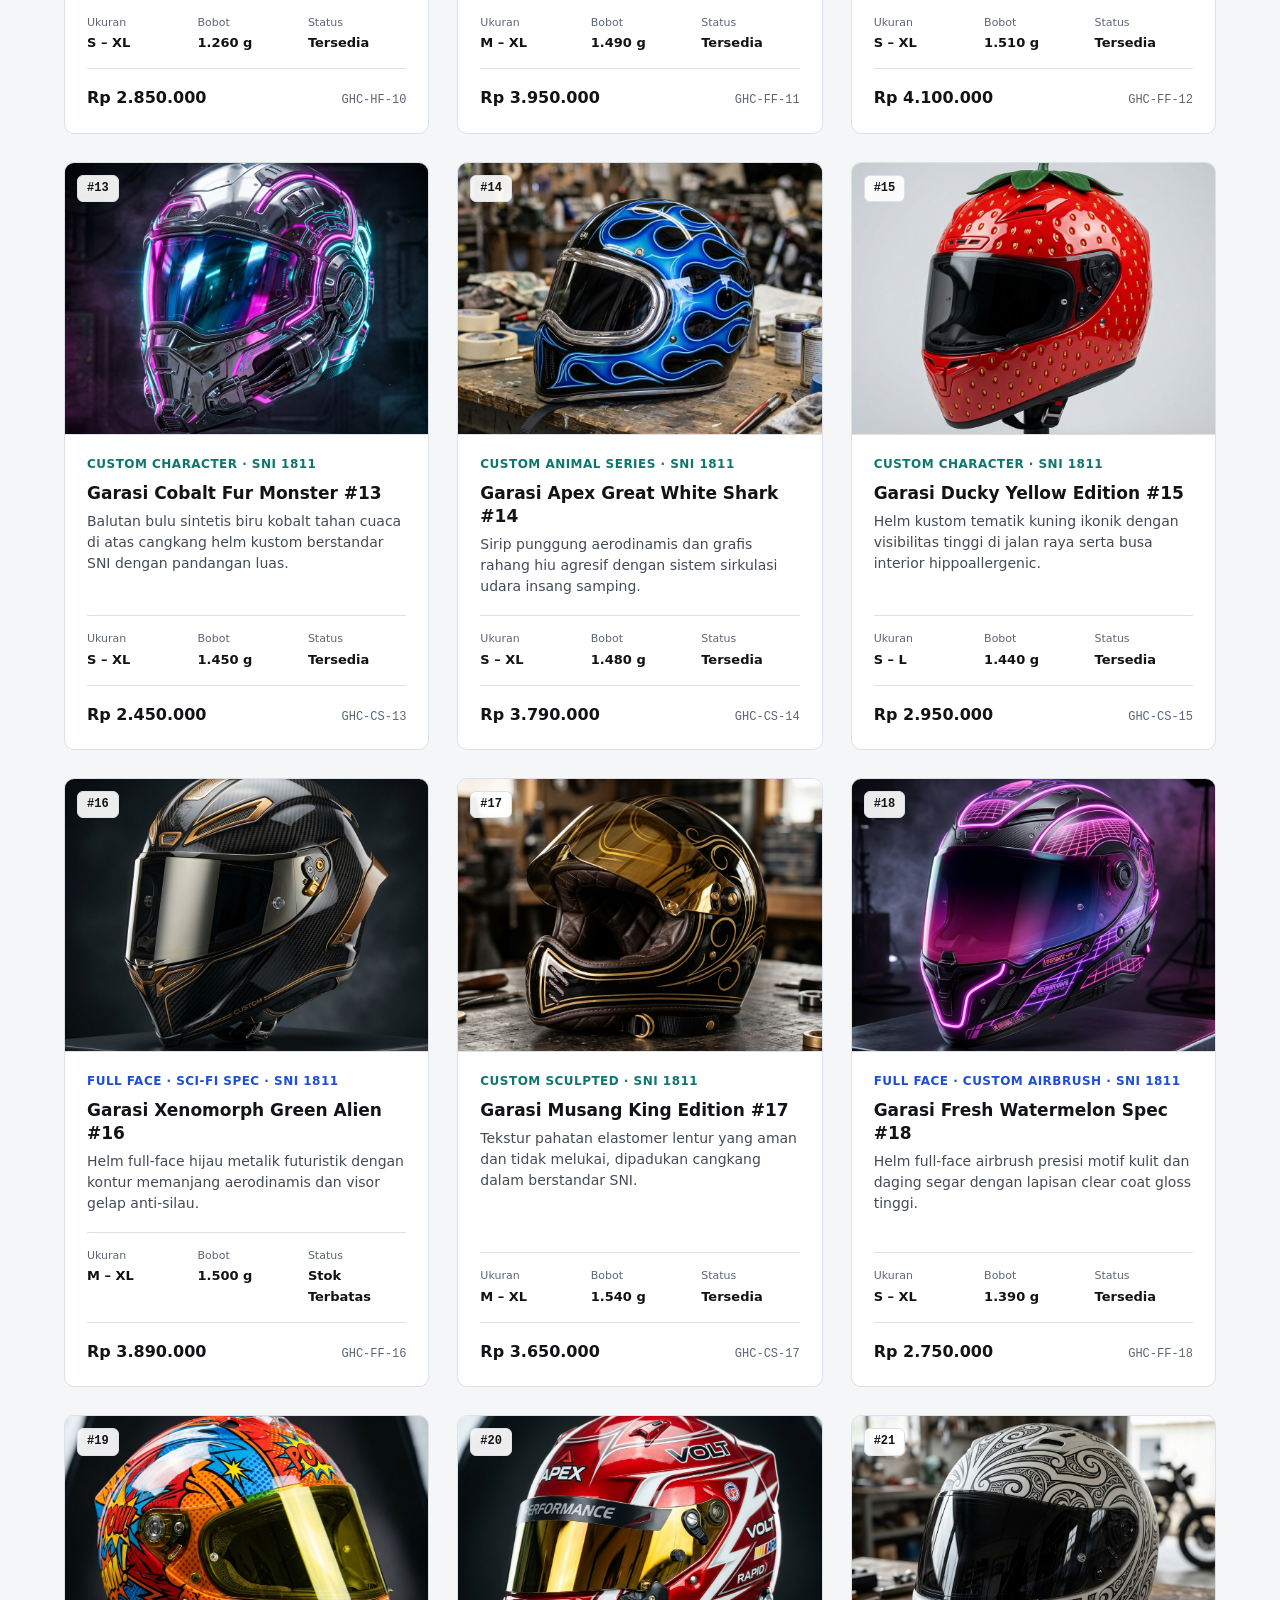
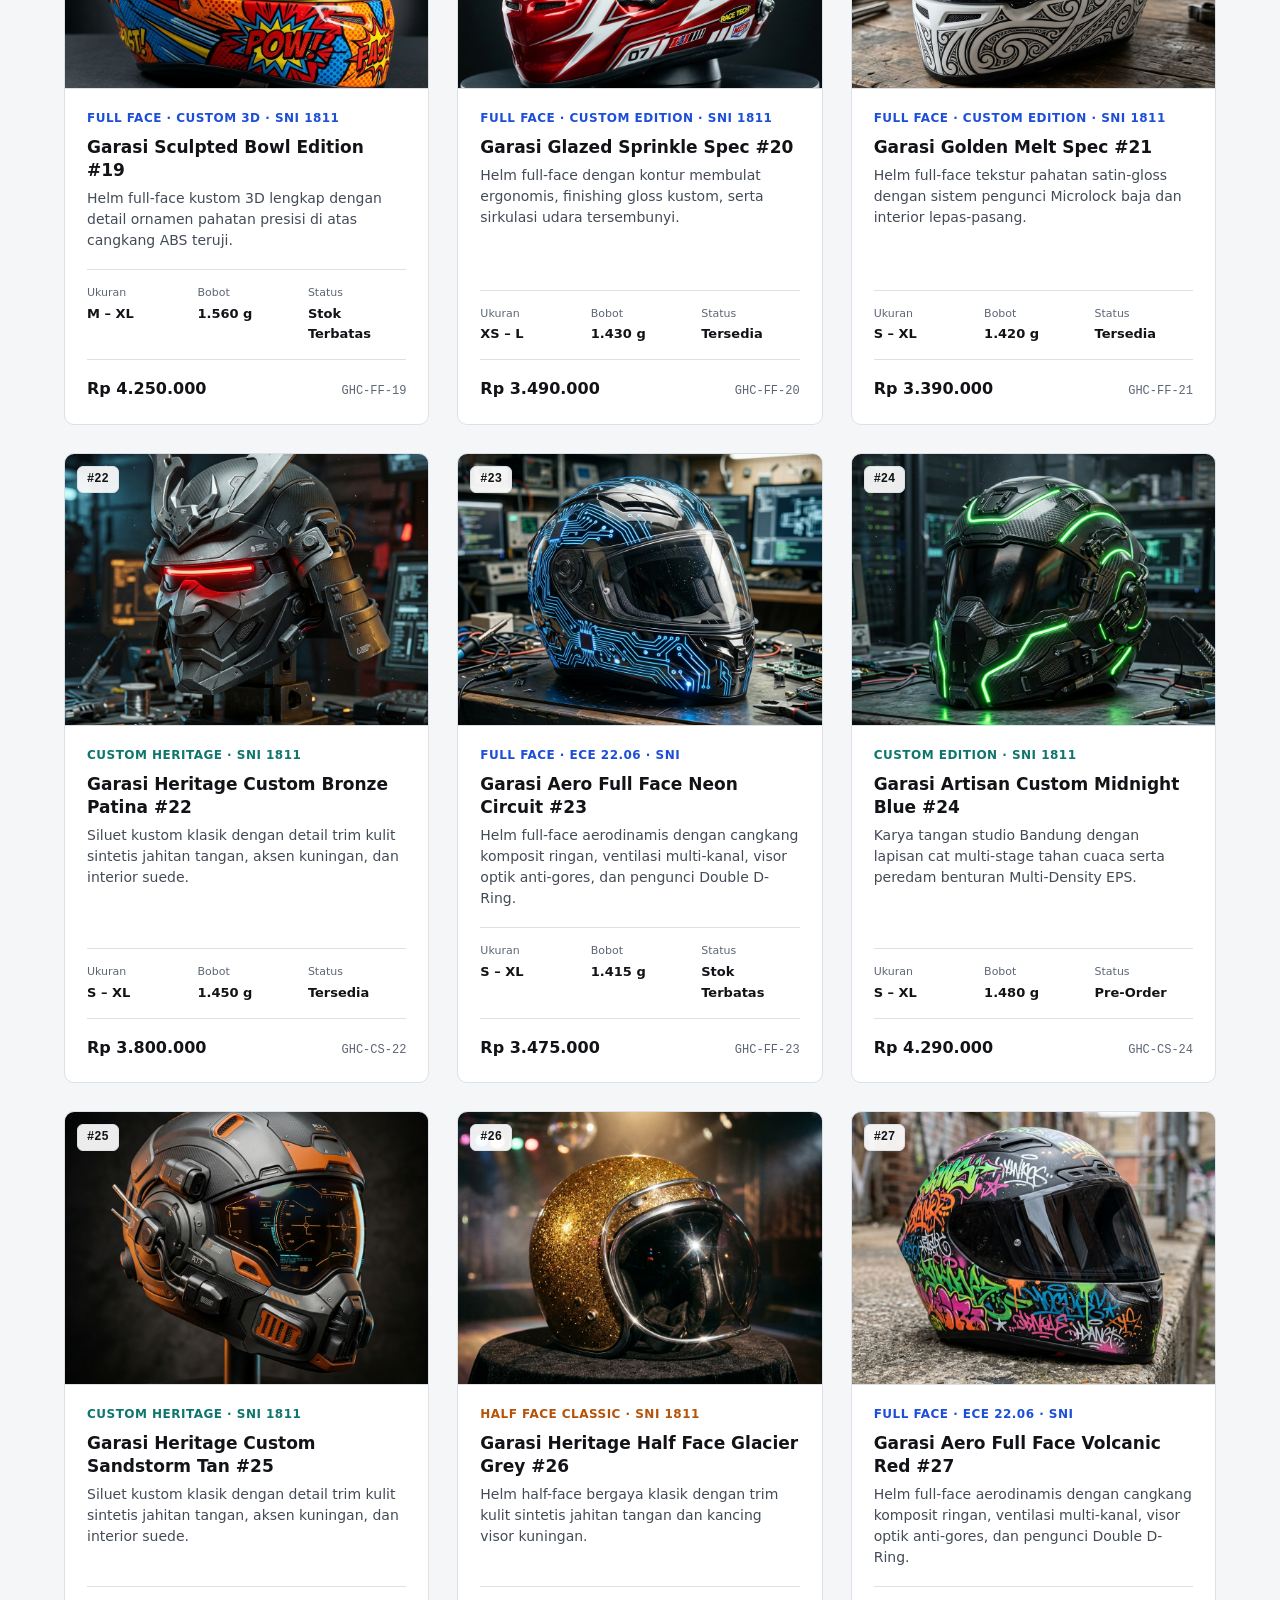
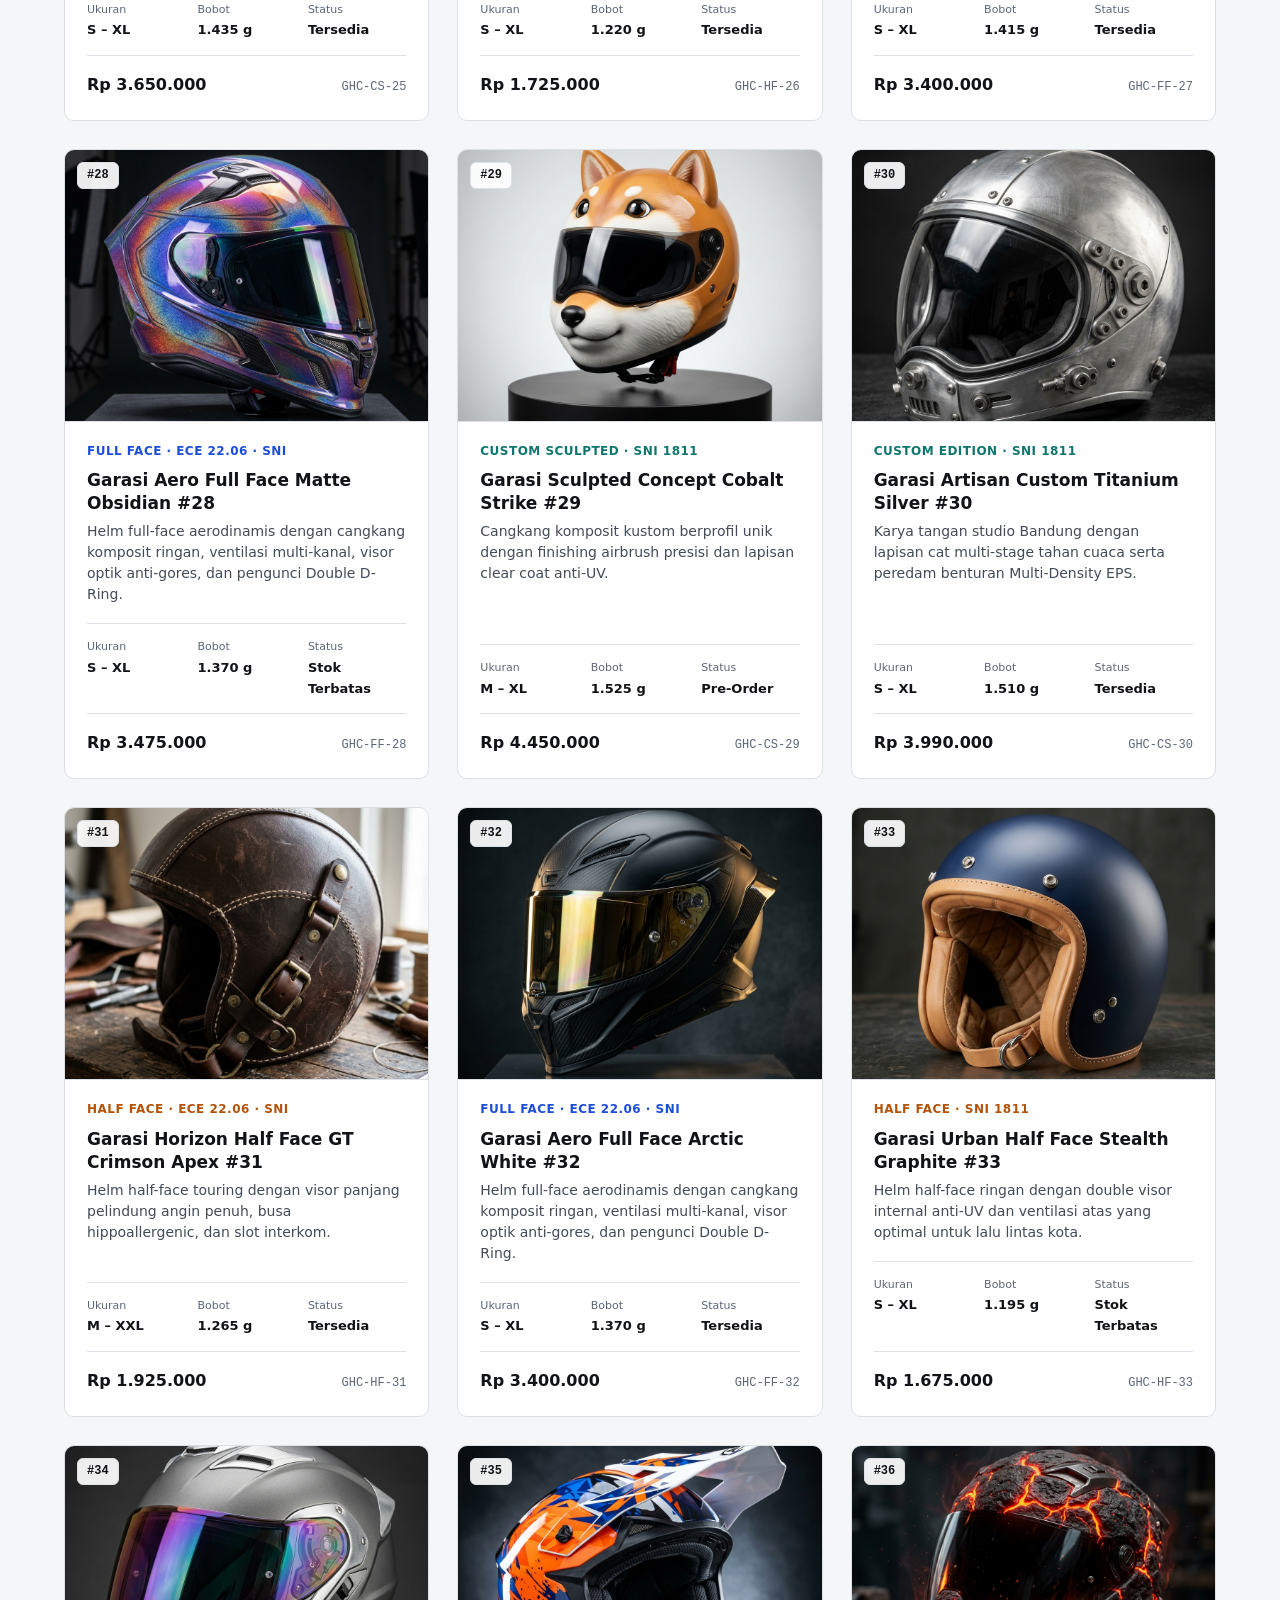
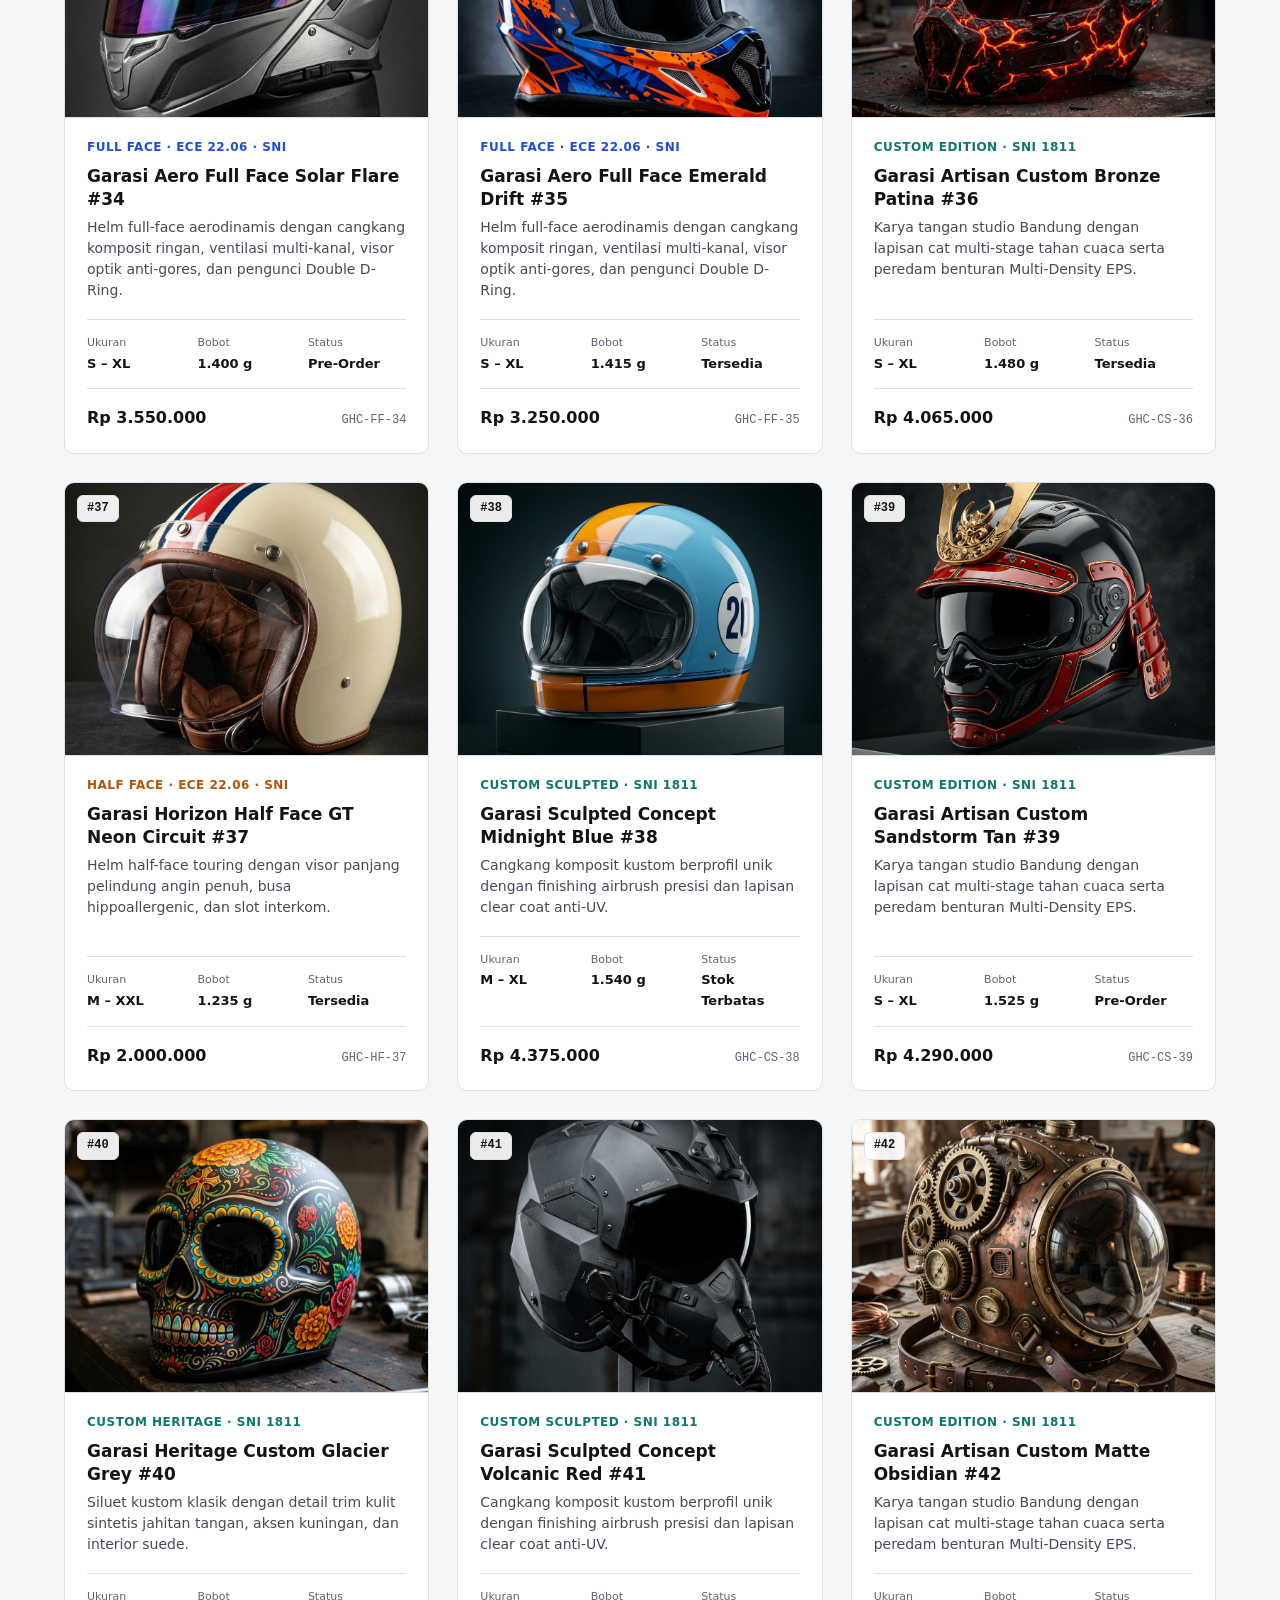
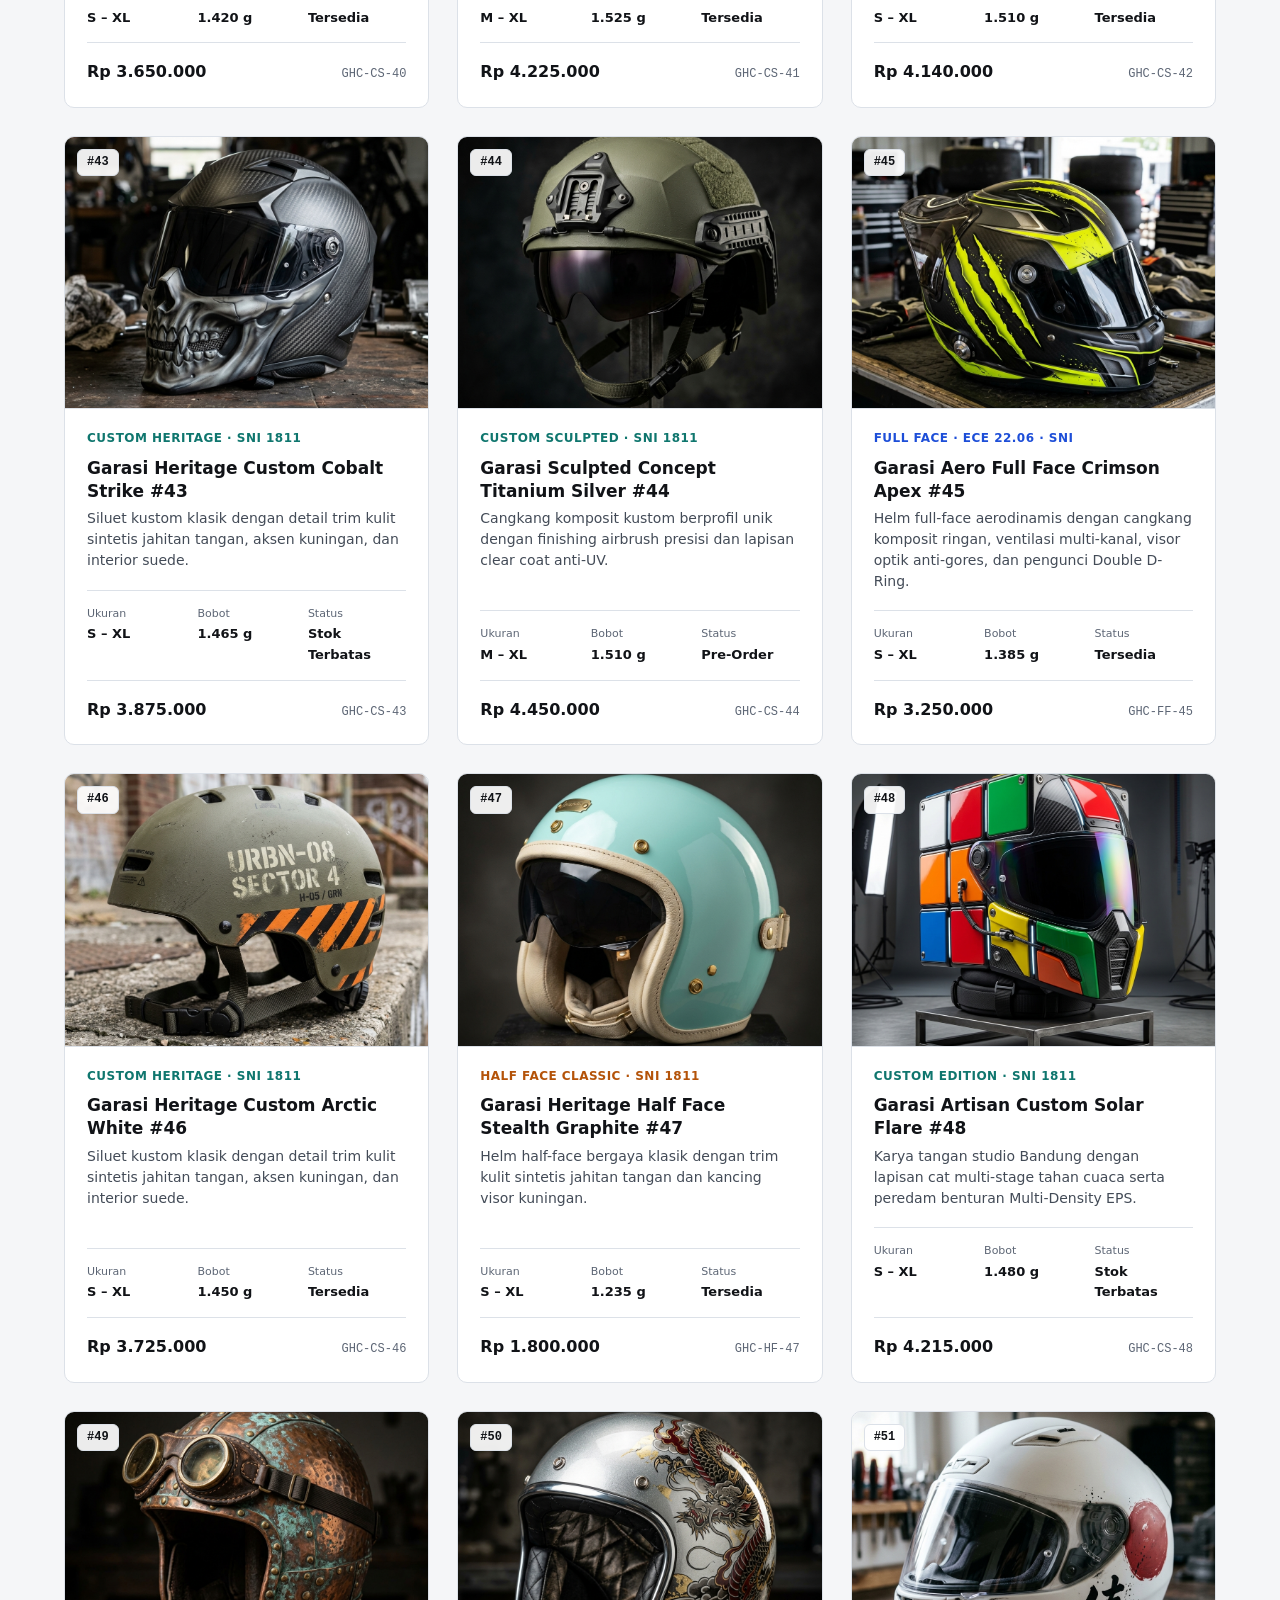
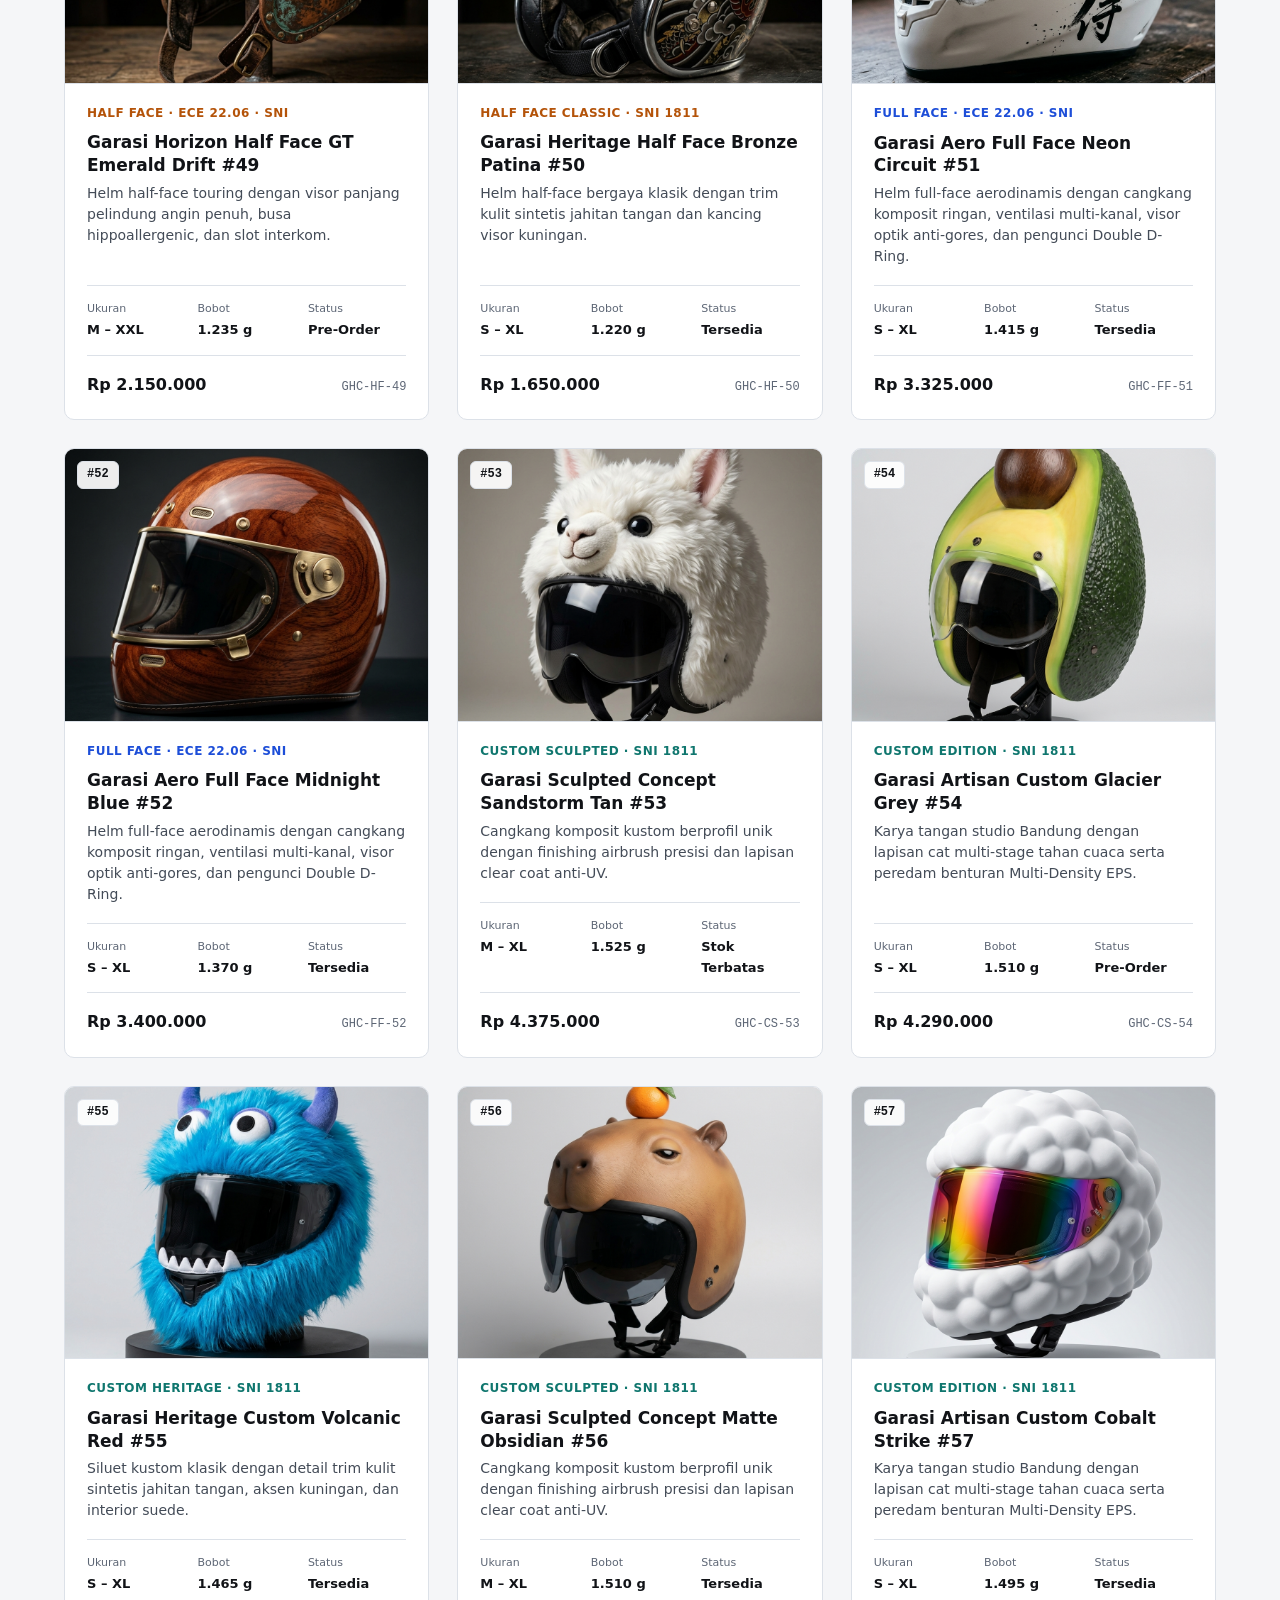
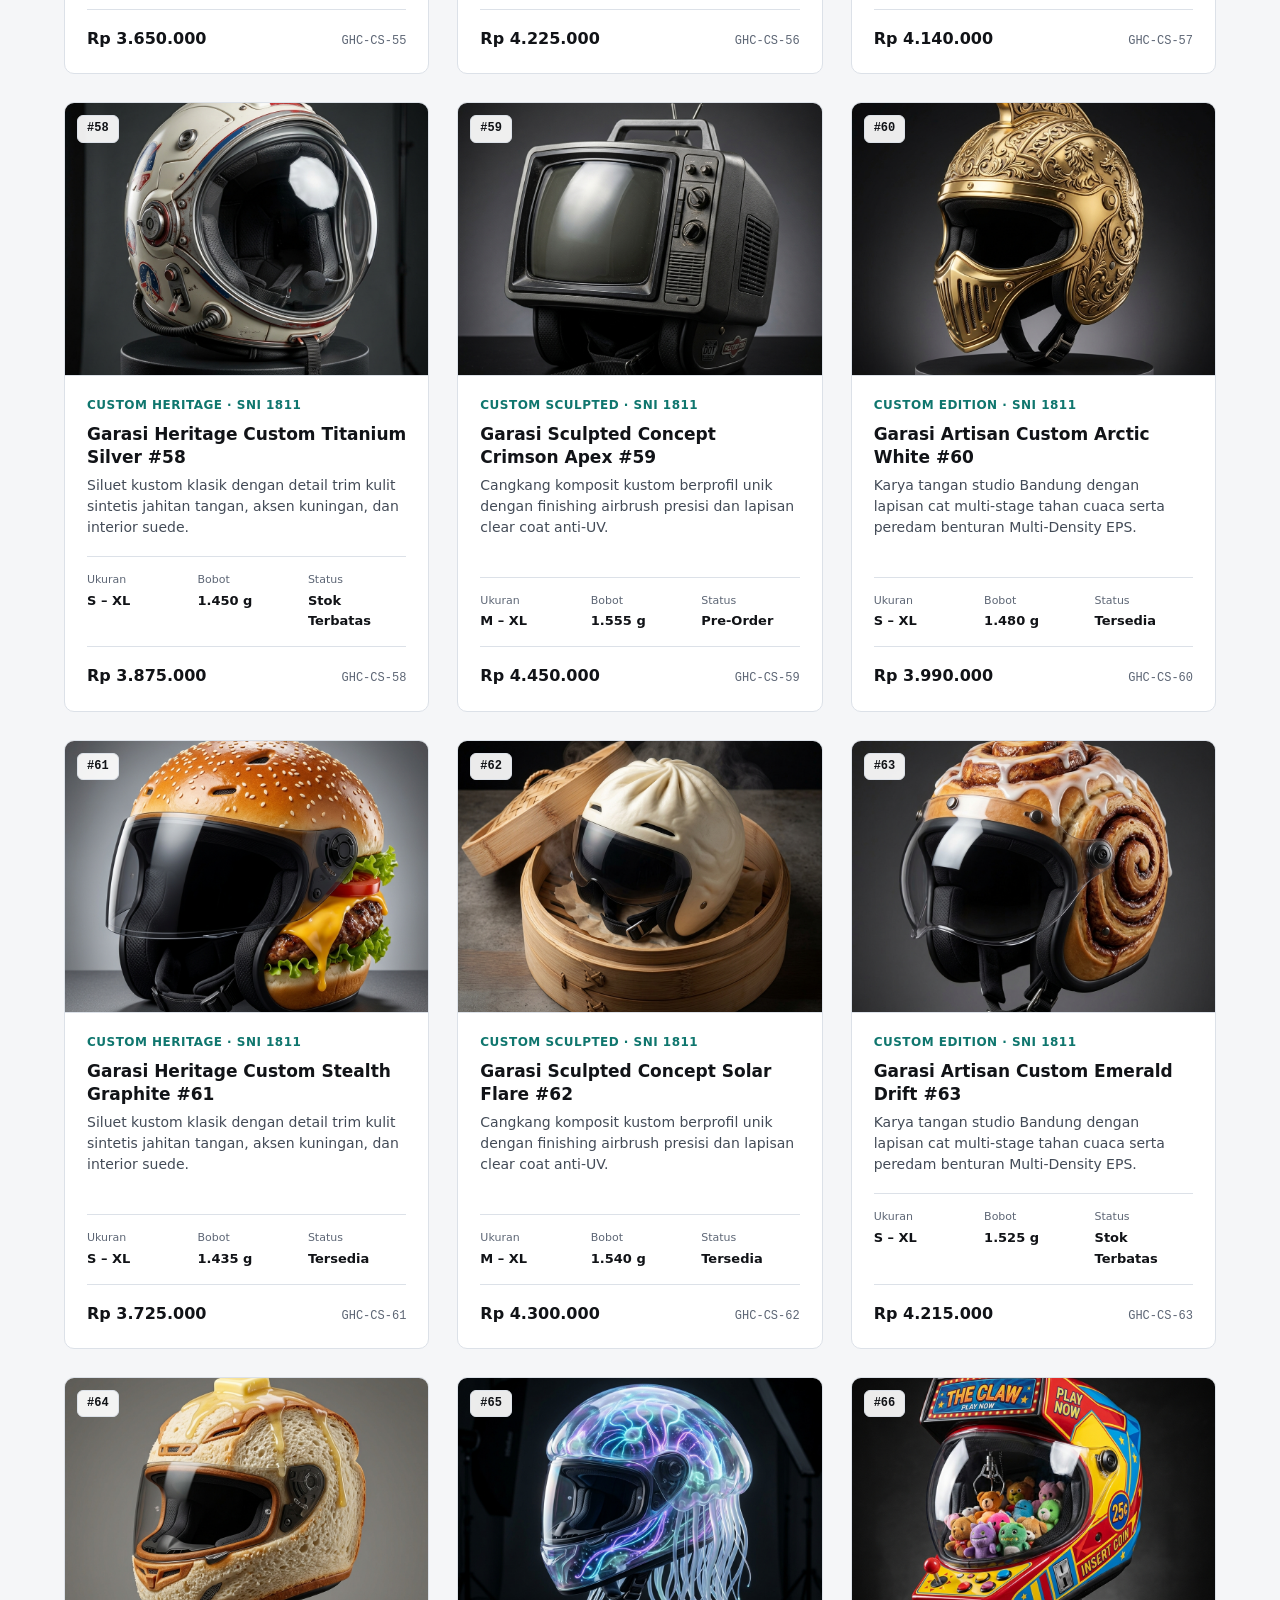
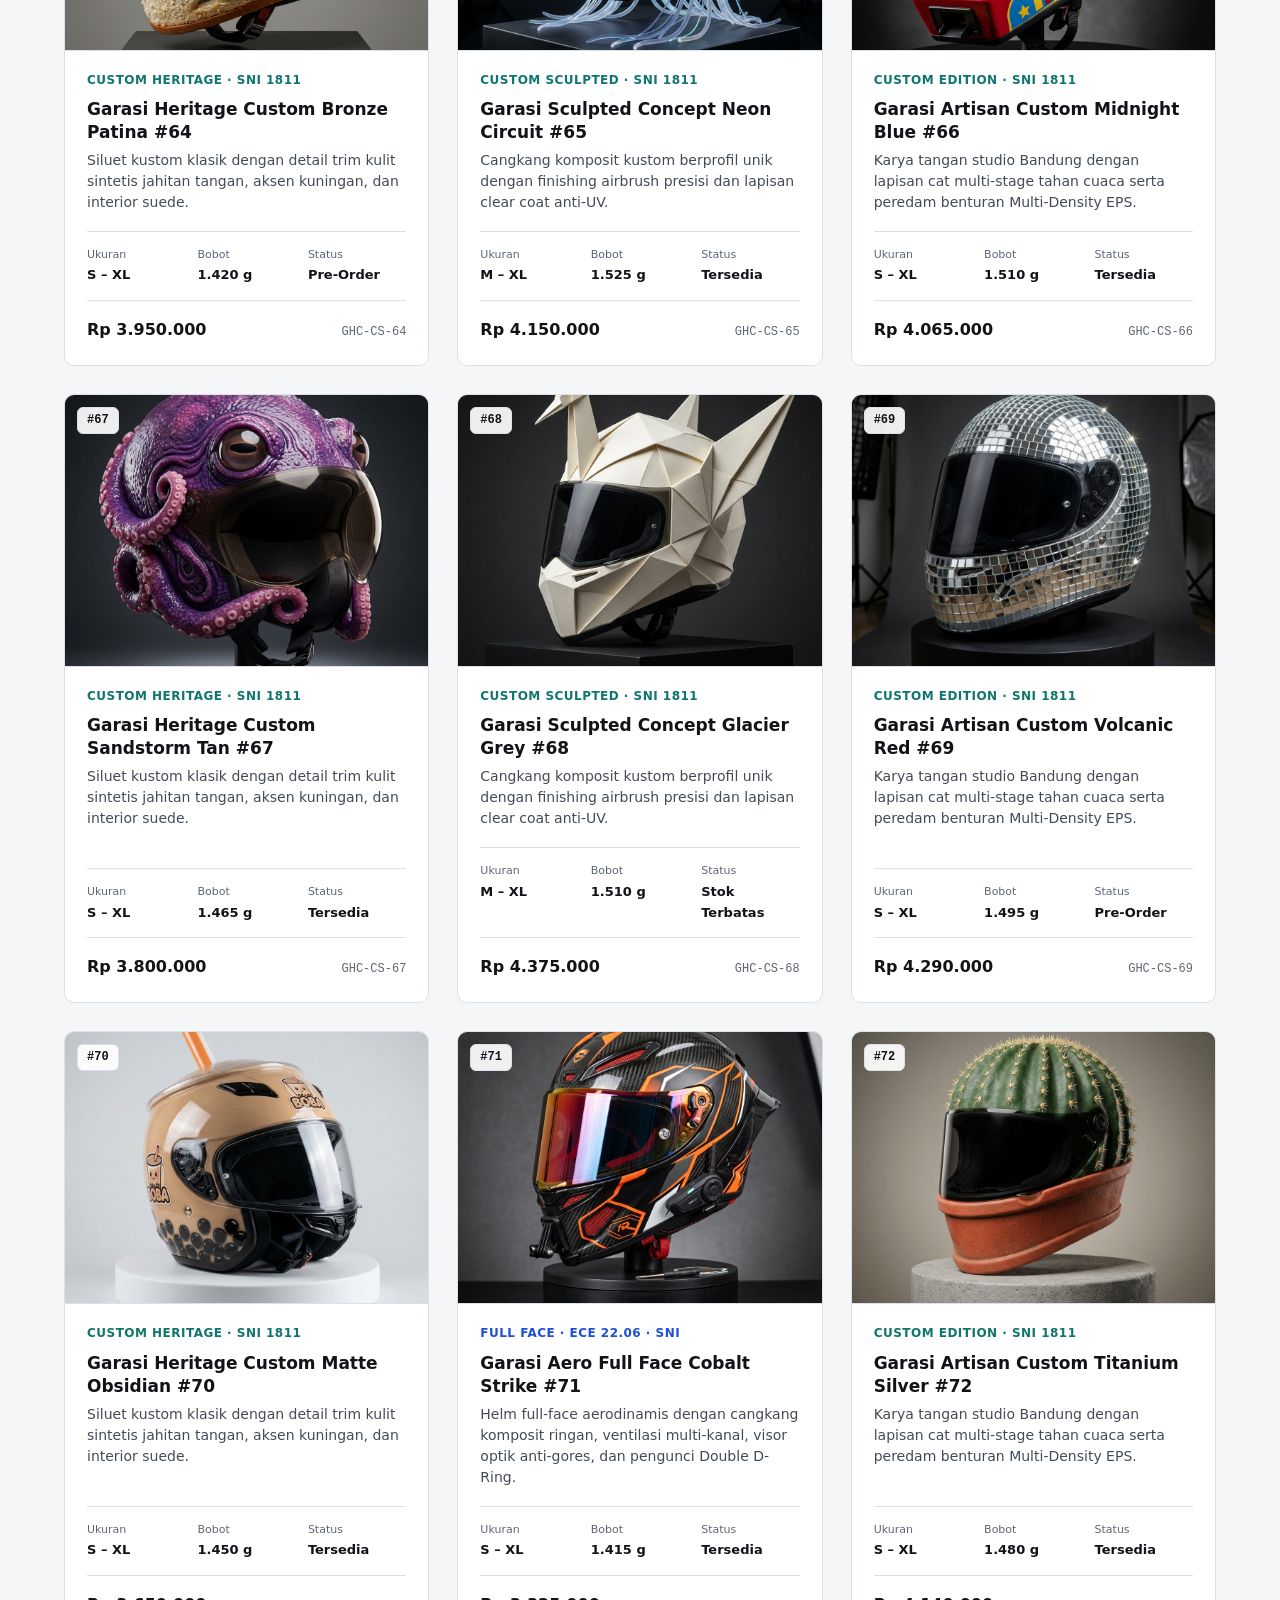
==== commit 4f3b8b8d: "Update index.html" ====
--- a/index.html
+++ b/index.html
@@ -6,12 +6,12 @@
     <title>Garasi Helm Custom — Katalog Helm Motor Resmi (100 Unit)</title>
     <meta
       name="description"
-      content="Webstore tampilan katalog resmi 100 unit helm motor Full Face, Custom Edition, serta Open & Modular berstandar SNI dan ECE 22.06."
+      content="Webstore tampilan katalog resmi 100 unit helm motor Full Face, Custom Edition, dan Half Face berstandar SNI dan ECE 22.06."
     />
     <meta property="og:title" content="Garasi Helm Custom — Katalog Helm Motor Resmi" />
     <meta
       property="og:description"
-      content="Webstore tampilan katalog resmi 100 unit helm motor Full Face, Custom Edition, serta Open & Modular berstandar SNI dan ECE 22.06."
+      content="Webstore tampilan katalog resmi 100 unit helm motor Full Face, Custom Edition, dan Half Face berstandar SNI dan ECE 22.06."
     />
     <meta property="og:type" content="website" />
     <meta name="twitter:card" content="summary_large_image" />
@@ -427,6 +427,10 @@
         color: #0f766e;
       }
 
+      .card-meta.is-halfface {
+        color: #b45309;
+      }
+
       .card-title {
         margin: 0 0 6px;
         font-size: 1.0625rem;
@@ -733,7 +737,7 @@
         <nav class="site-nav" aria-label="Kategori Katalog">
           <a href="#katalog" class="nav-link" data-cat-link="full-face">Full Face</a>
           <a href="#katalog" class="nav-link" data-cat-link="custom-edition">Custom Edition</a>
-          <a href="#katalog" class="nav-link" data-cat-link="open-modular">Open & Modular</a>
+          <a href="#katalog" class="nav-link" data-cat-link="half-face">Half Face</a>
           <a href="#standar" class="nav-link">Standar</a>
         </nav>
 
@@ -750,13 +754,13 @@
             <p class="eyebrow">Koleksi Resmi & Custom 2026 · Bandung Showroom</p>
             <h1 class="hero-title">Perlindungan Presisi dengan Karakter Eksklusif.</h1>
             <p class="hero-lead">
-              Katalog lengkap 100 edisi helm berkendara mulai dari model Full Face, seri Custom Edition eksklusif, hingga Open & Modular. Dirancang dengan cangkang komposit yang memenuhi regulasi keselamatan SNI 1811 dan ECE 22.06.
+              Katalog lengkap 100 edisi helm berkendara mulai dari model Full Face, seri Custom Edition eksklusif, hingga Half Face. Dirancang dengan cangkang komposit yang memenuhi regulasi keselamatan SNI 1811 dan ECE 22.06.
             </p>
 
             <div class="hero-specs" aria-label="Ringkasan Spesifikasi Koleksi">
               <div class="spec-item">
                 <span class="spec-label">Total Koleksi</span>
-                <span class="spec-value tabular">24 Full Face · 65 Custom · 11 Open</span>
+                <span class="spec-value tabular">24 Full Face · 66 Custom · 10 Half Face</span>
               </div>
               <div class="spec-item">
                 <span class="spec-label">Rentang Ukuran</span>
@@ -800,8 +804,8 @@
           <div class="filter-bar" role="tablist" aria-label="Filter Kategori Helm">
             <button type="button" class="filter-btn is-active" data-filter="all">Semua (100)</button>
             <button type="button" class="filter-btn" data-filter="full-face">Full Face (24)</button>
-            <button type="button" class="filter-btn" data-filter="custom-edition">Custom Edition (65)</button>
-            <button type="button" class="filter-btn" data-filter="open-modular">Open & Modular (11)</button>
+            <button type="button" class="filter-btn" data-filter="custom-edition">Custom Edition (66)</button>
+            <button type="button" class="filter-btn" data-filter="half-face">Half Face (10)</button>
           </div>
 
           <div id="catalog-grid" class="catalog-grid">
@@ -918,8 +922,8 @@
           <span class="footer-heading">Kategori Koleksi</span>
           <div class="footer-links">
             <a href="#katalog" data-cat-link="full-face">Full Face (24 Unit)</a>
-            <a href="#katalog" data-cat-link="custom-edition">Custom Edition (65 Unit)</a>
-            <a href="#katalog" data-cat-link="open-modular">Open & Modular (11 Unit)</a>
+            <a href="#katalog" data-cat-link="custom-edition">Custom Edition (66 Unit)</a>
+            <a href="#katalog" data-cat-link="half-face">Half Face (10 Unit)</a>
             <a href="#standar">Panduan Ukuran</a>
           </div>
         </div>
@@ -948,9 +952,9 @@
         1, 2, 3, 8, 11, 12, 16, 18, 19, 20, 21, 23, 27, 28, 32, 34, 35, 45, 51, 52, 71, 73, 74, 75
       ]);
 
-      // Daftar resmi 65 nomor kategori Custom Edition
+      // Daftar resmi 66 nomor kategori Custom Edition (termasuk nomor 4)
       const CUSTOM_EDITION_NUMBERS = new Set([
-        5, 6, 7, 13, 14, 15, 17, 22, 24, 25, 29, 30, 36, 38, 39, 40, 41, 42, 43, 44, 46, 48,
+        4, 5, 6, 7, 13, 14, 15, 17, 22, 24, 25, 29, 30, 36, 38, 39, 40, 41, 42, 43, 44, 46, 48,
         53, 54, 55, 56, 57, 58, 59, 60, 61, 62, 63, 64, 65, 66, 67, 68, 69, 70, 72,
         76, 77, 78, 79, 80, 81, 82, 83, 84, 85, 86, 87, 89, 90, 91, 92, 93, 94, 95, 96, 97, 98, 99, 100
       ]);
@@ -960,13 +964,13 @@
         1: { category: "full-face", meta: "Full Face · ECE 22.06 · SNI", title: "Garasi Studio Pro Series #01", desc: "Cangkang komposit serat karbon berprofil aerodinamis dengan lapisan finishing studio anti-gores.", size: "S – XL", weight: "1.350 g", status: "Tersedia", price: "Rp 3.250.000", sku: "GHC-FF-01" },
         2: { category: "full-face", meta: "Full Face · ECE 22.06 · SNI", title: "Garasi Studio Pro Series #02", desc: "Desain kontur modern untuk berkendara jarak jauh dengan ventilasi multi-saluran dan visor optik kelas 1.", size: "S – XL", weight: "1.380 g", status: "Tersedia", price: "Rp 3.300.000", sku: "GHC-FF-02" },
         3: { category: "full-face", meta: "Full Face · ECE 22.06 · SNI", title: "Garasi Studio Pro Series #03", desc: "Dilengkapi spoiler belakang terintegrasi, pengunci Double D-Ring, dan busa pipi pembuang kelembapan.", size: "XS – XL", weight: "1.360 g", status: "Tersedia", price: "Rp 3.350.000", sku: "GHC-FF-03" },
-        4: { category: "open-modular", meta: "Modular Flip-Up · ECE 22.06 · SNI", title: "Garasi Horizon Modular Pro #04", desc: "Konstruksi modular flip-up berbobot seimbang dengan lapisan peredam akustik untuk mereduksi kebisingan angin.", size: "M – XXL", weight: "1.490 g", status: "Tersedia", price: "Rp 3.400.000", sku: "GHC-MD-04" },
+        4: { category: "custom-edition", meta: "Custom Studio · ECE 22.06 · SNI", title: "Garasi Studio Custom Spec #04", desc: "Konstruksi kustom berbobot seimbang dengan lapisan peredam akustik untuk mereduksi kebisingan angin.", size: "M – XXL", weight: "1.390 g", status: "Tersedia", price: "Rp 3.400.000", sku: "GHC-CS-04" },
         5: { category: "custom-edition", meta: "Custom Studio · ECE 22.06 · SNI", title: "Garasi Studio Custom Spec #05", desc: "Edisi studio kustom dengan sistem pelepas visor cepat tanpa alat serta dukungan penuh pemasangan Pinlock.", size: "S – XL", weight: "1.370 g", status: "Tersedia", price: "Rp 3.450.000", sku: "GHC-CS-05" },
         6: { category: "custom-edition", meta: "Custom Concept · SNI 1811", title: "Garasi Apollo Astronaut Spec #06", desc: "Terinspirasi helm penjelajah luar angkasa dengan visor panorama luas dan lapisan pelindung UV reflektif.", size: "M – XL", weight: "1.520 g", status: "Stok Terbatas", price: "Rp 4.650.000", sku: "GHC-CS-06" },
         7: { category: "custom-edition", meta: "Custom Armor · SNI 1811", title: "Garasi Sovereign Gold Knight #07", desc: "Finishing metalik emas bergaya zirah ksatria abad pertengahan dengan struktur pelindung dagu kokoh.", size: "M – L", weight: "1.580 g", status: "Stok Terbatas", price: "Rp 4.890.000", sku: "GHC-CS-07" },
         8: { category: "full-face", meta: "Full Face · Custom Heritage · SNI 1811", title: "Garasi Chronos Steampunk Ed. #08", desc: "Helm full-face dengan ornamen kuningan mekanis, aksen kulit klasik, dan lensa optik ganda berstandar SNI.", size: "S – XL", weight: "1.550 g", status: "Tersedia", price: "Rp 4.500.000", sku: "GHC-FF-08" },
-        9: { category: "open-modular", meta: "Open Face · Retro-Tech · SNI 1811", title: "Garasi RetroVision Open CRT-90 #09", desc: "Cangkang open-face kustom berbentuk monitor klasik 90-an dengan visor polikarbonat cembung jernih.", size: "M – XL", weight: "1.420 g", status: "Pre-Order", price: "Rp 3.750.000", sku: "GHC-OM-09" },
-        10: { category: "open-modular", meta: "Modular · Sculpted Spec · SNI 1811", title: "Garasi Diablo Modular Spec #10", desc: "Helm modular dengan aksen aerodinamis fleksibel lepas-aman serta mekanisme flip-up chinbar pengunci baja.", size: "S – XL", weight: "1.460 g", status: "Tersedia", price: "Rp 3.850.000", sku: "GHC-MD-10" },
+        9: { category: "half-face", meta: "Half Face · Retro-Tech · SNI 1811", title: "Garasi RetroVision Half Face CRT-90 #09", desc: "Cangkang half-face kustom bergaya retro klasik 90-an dengan visor polikarbonat cembung jernih.", size: "M – XL", weight: "1.280 g", status: "Pre-Order", price: "Rp 2.750.000", sku: "GHC-HF-09" },
+        10: { category: "half-face", meta: "Half Face · Sculpted Spec · SNI 1811", title: "Garasi Diablo Half Face Spec #10", desc: "Helm half-face dengan aksen aerodinamis fleksibel lepas-aman serta pengunci Microlock baja.", size: "S – XL", weight: "1.260 g", status: "Tersedia", price: "Rp 2.850.000", sku: "GHC-HF-10" },
         11: { category: "full-face", meta: "Full Face · Custom Sculpted · SNI 1811", title: "Garasi Monarch Crest Edition #11", desc: "Helm full-face berdetail mahkota dan ornamen relief timbul di atas shell komposit ABS berkekuatan tarik tinggi.", size: "M – XL", weight: "1.490 g", status: "Tersedia", price: "Rp 3.950.000", sku: "GHC-FF-11" },
         12: { category: "full-face", meta: "Full Face · Custom Form · SNI 1811", title: "Garasi Avant-Garde Form X #12", desc: "Helm full-face berstruktur pahatan kustom unik dengan lapisan peredam benturan Multi-Density EPS penuh.", size: "S – XL", weight: "1.510 g", status: "Tersedia", price: "Rp 4.100.000", sku: "GHC-FF-12" },
         13: { category: "custom-edition", meta: "Custom Character · SNI 1811", title: "Garasi Cobalt Fur Monster #13", desc: "Balutan bulu sintetis biru kobalt tahan cuaca di atas cangkang helm kustom berstandar SNI dengan pandangan luas.", size: "S – XL", weight: "1.450 g", status: "Tersedia", price: "Rp 2.450.000", sku: "GHC-CS-13" },
@@ -997,10 +1001,10 @@
         { category: "custom-edition", code: "CS", meta: "Custom Sculpted · SNI 1811", prefix: "Garasi Sculpted Concept", desc: "Cangkang komposit kustom berprofil unik dengan finishing airbrush presisi dan lapisan clear coat anti-UV.", basePrice: 4150000, weight: 1510, size: "M – XL" }
       ];
 
-      const openModularTemplates = [
-        { category: "open-modular", code: "OM", meta: "Open Face · SNI 1811", prefix: "Garasi Urban Jet Cruiser", desc: "Helm open-face ringan dengan double visor internal anti-UV dan ventilasi atas yang optimal untuk lalu lintas kota.", basePrice: 1450000, weight: 1180, size: "S – XL" },
-        { category: "open-modular", code: "MD", meta: "Modular Flip-Up · ECE 22.06 · SNI", prefix: "Garasi Horizon Modular GT", desc: "Mekanisme flip-up chinbar pengunci baja satu tombol, ideal untuk touring jarak jauh dengan interkom terintegrasi.", basePrice: 2850000, weight: 1590, size: "M – XXL" },
-        { category: "open-modular", code: "DS", meta: "Dual Sport Modular · ECE 22.06", prefix: "Garasi Terra Enduro Peak", desc: "Dilengkapi peak visor anti-silau lepas-pasang dan ruang goggle luas untuk jalur aspal maupun medan tanah.", basePrice: 2650000, weight: 1470, size: "M – XL" }
+      const halfFaceTemplates = [
+        { category: "half-face", code: "HF", meta: "Half Face · SNI 1811", prefix: "Garasi Urban Half Face", desc: "Helm half-face ringan dengan double visor internal anti-UV dan ventilasi atas yang optimal untuk lalu lintas kota.", basePrice: 1450000, weight: 1180, size: "S – XL" },
+        { category: "half-face", code: "HF", meta: "Half Face · ECE 22.06 · SNI", prefix: "Garasi Horizon Half Face GT", desc: "Helm half-face touring dengan visor panjang pelindung angin penuh, busa hippoallergenic, dan slot interkom.", basePrice: 1850000, weight: 1220, size: "M – XXL" },
+        { category: "half-face", code: "HF", meta: "Half Face Classic · SNI 1811", prefix: "Garasi Heritage Half Face", desc: "Helm half-face bergaya klasik dengan trim kulit sintetis jahitan tangan dan kancing visor kuningan.", basePrice: 1650000, weight: 1190, size: "S – XL" }
       ];
 
       const variantNames = [
@@ -1016,12 +1020,14 @@
         const numStr = String(i).padStart(2, "0");
         const isFullFace = FULL_FACE_NUMBERS.has(i);
         const isCustom = CUSTOM_EDITION_NUMBERS.has(i);
+        const isHalfFace = !isFullFace && !isCustom;
 
         if (specialSpecs[i]) {
           allHelmets.push({
             num: i,
             isFullFace,
             isCustom,
+            isHalfFace,
             ...specialSpecs[i]
           });
         } else {
@@ -1031,7 +1037,7 @@
           } else if (isCustom) {
             series = customSeriesTemplates[i % customSeriesTemplates.length];
           } else {
-            series = openModularTemplates[i % openModularTemplates.length];
+            series = halfFaceTemplates[i % halfFaceTemplates.length];
           }
 
           const variant = variantNames[i % variantNames.length];
@@ -1041,6 +1047,7 @@
             num: i,
             isFullFace,
             isCustom,
+            isHalfFace,
             category: series.category,
             meta: series.meta,
             title: `${series.prefix} ${variant} #${numStr}`,
@@ -1063,7 +1070,7 @@
         all: "Semua Kategori",
         "full-face": "Full Face",
         "custom-edition": "Custom Edition",
-        "open-modular": "Open & Modular"
+        "half-face": "Half Face"
       };
 
       function renderCatalog(filterKey = "all") {
@@ -1087,7 +1094,7 @@
                 />
               </div>
               <div class="card-body">
-                <p class="card-meta ${item.isFullFace ? "is-fullface" : item.isCustom ? "is-custom" : ""}">${item.meta}</p>
+                <p class="card-meta ${item.isFullFace ? "is-fullface" : item.isCustom ? "is-custom" : "is-halfface"}">${item.meta}</p>
                 <h3 class="card-title">${item.title}</h3>
                 <p class="card-summary">${item.desc}</p>
                 <div class="card-specs-row">
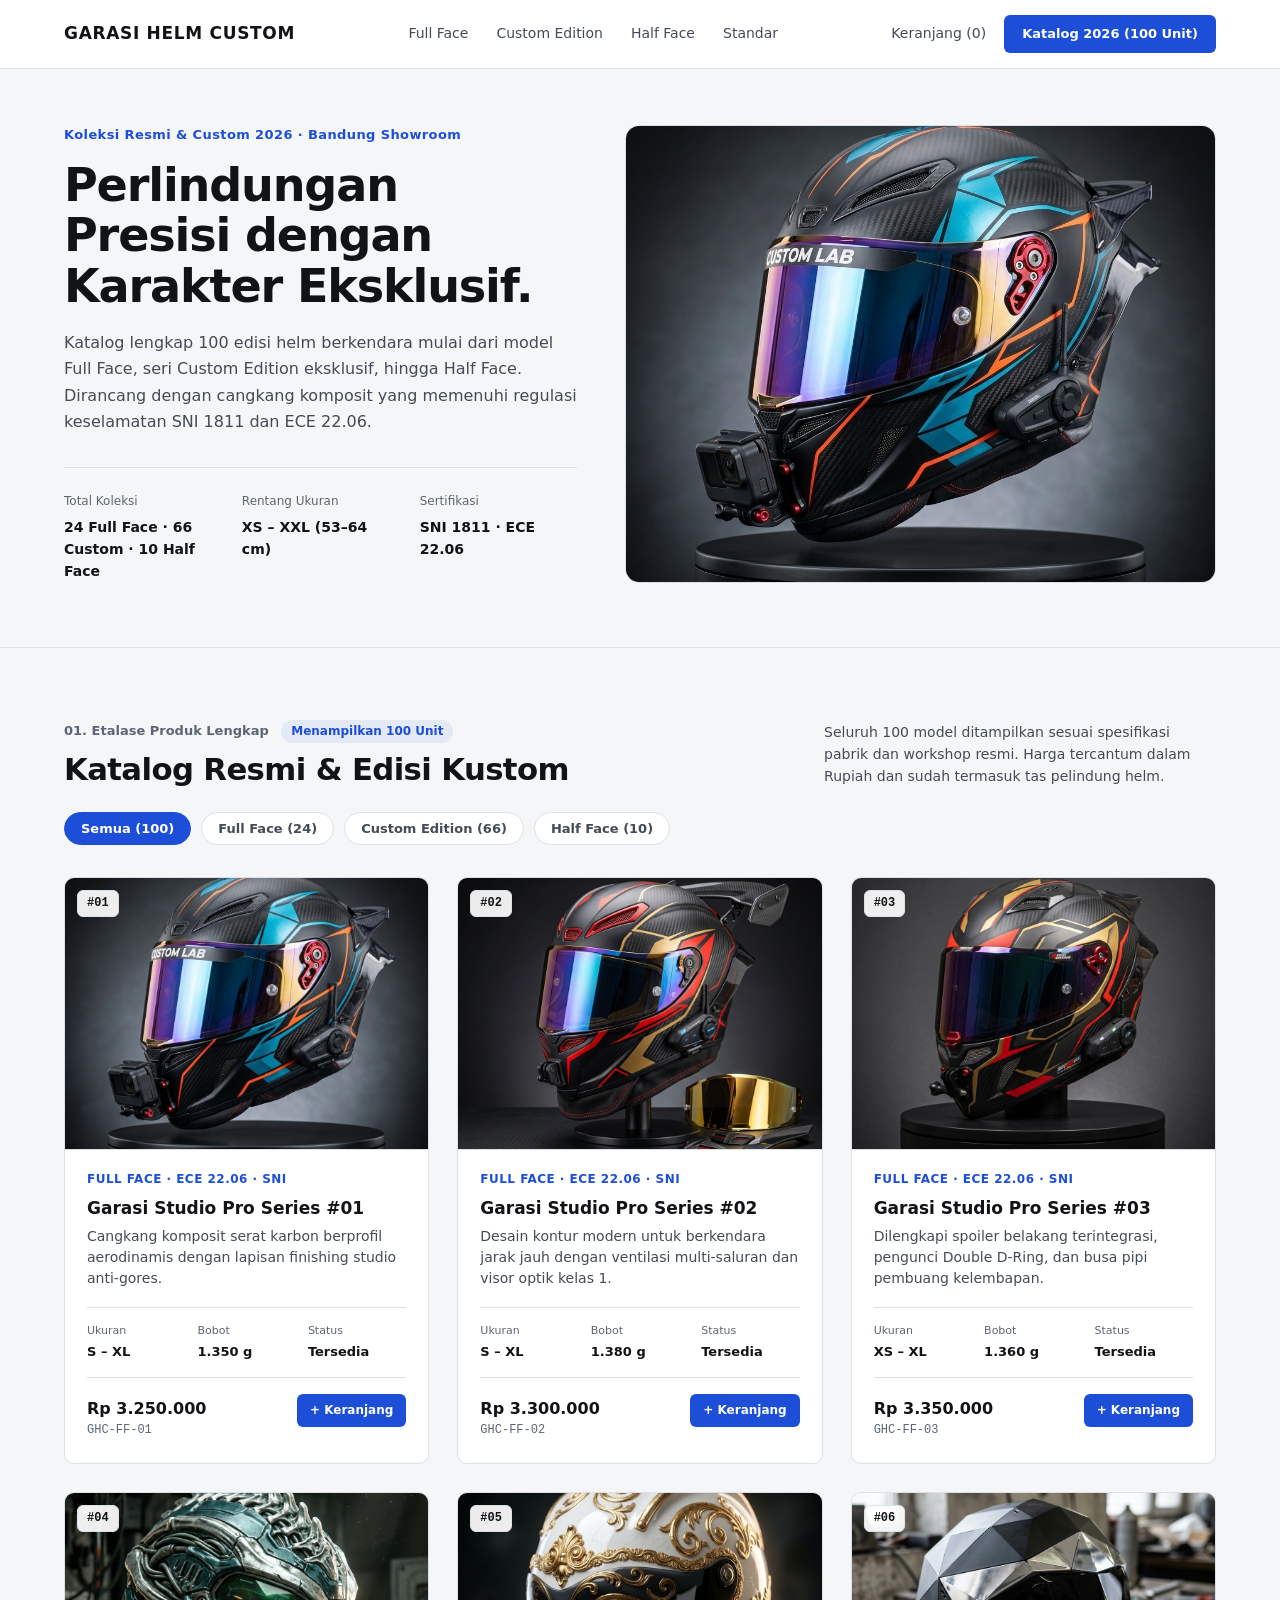
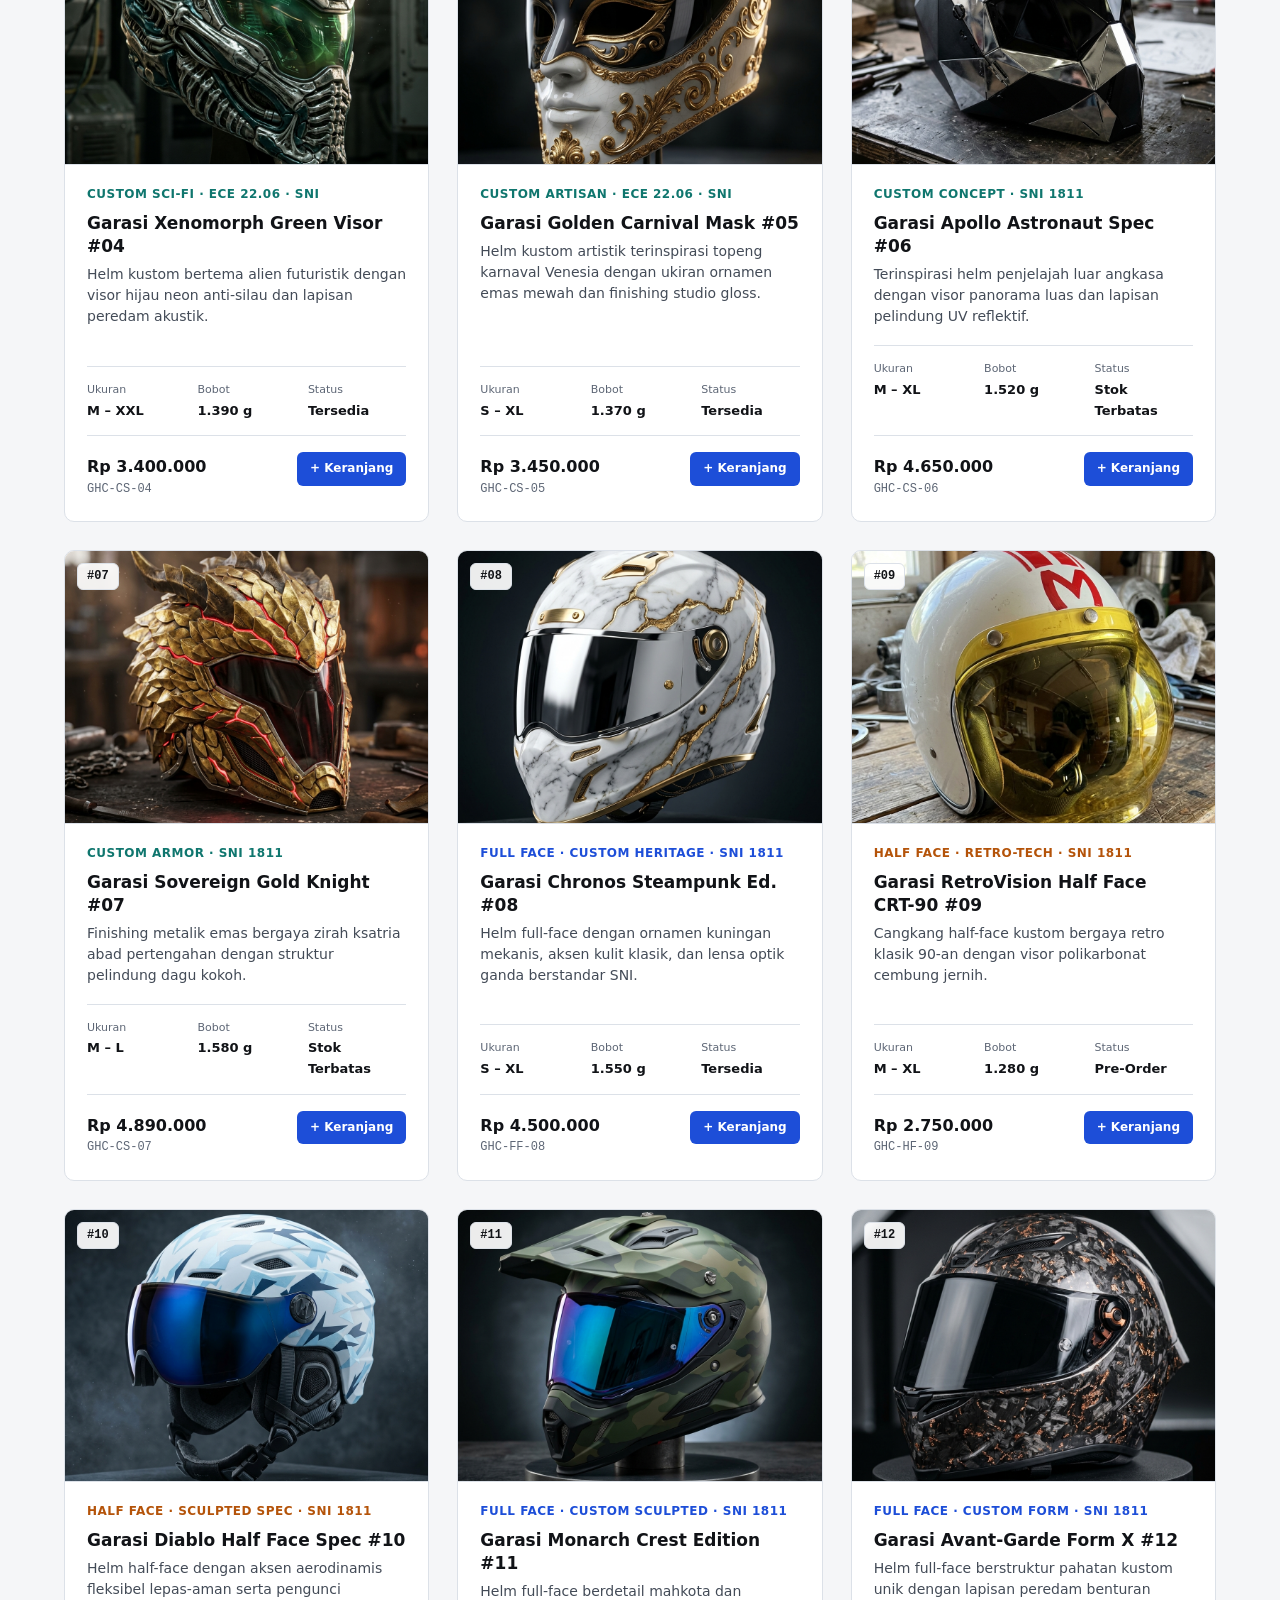
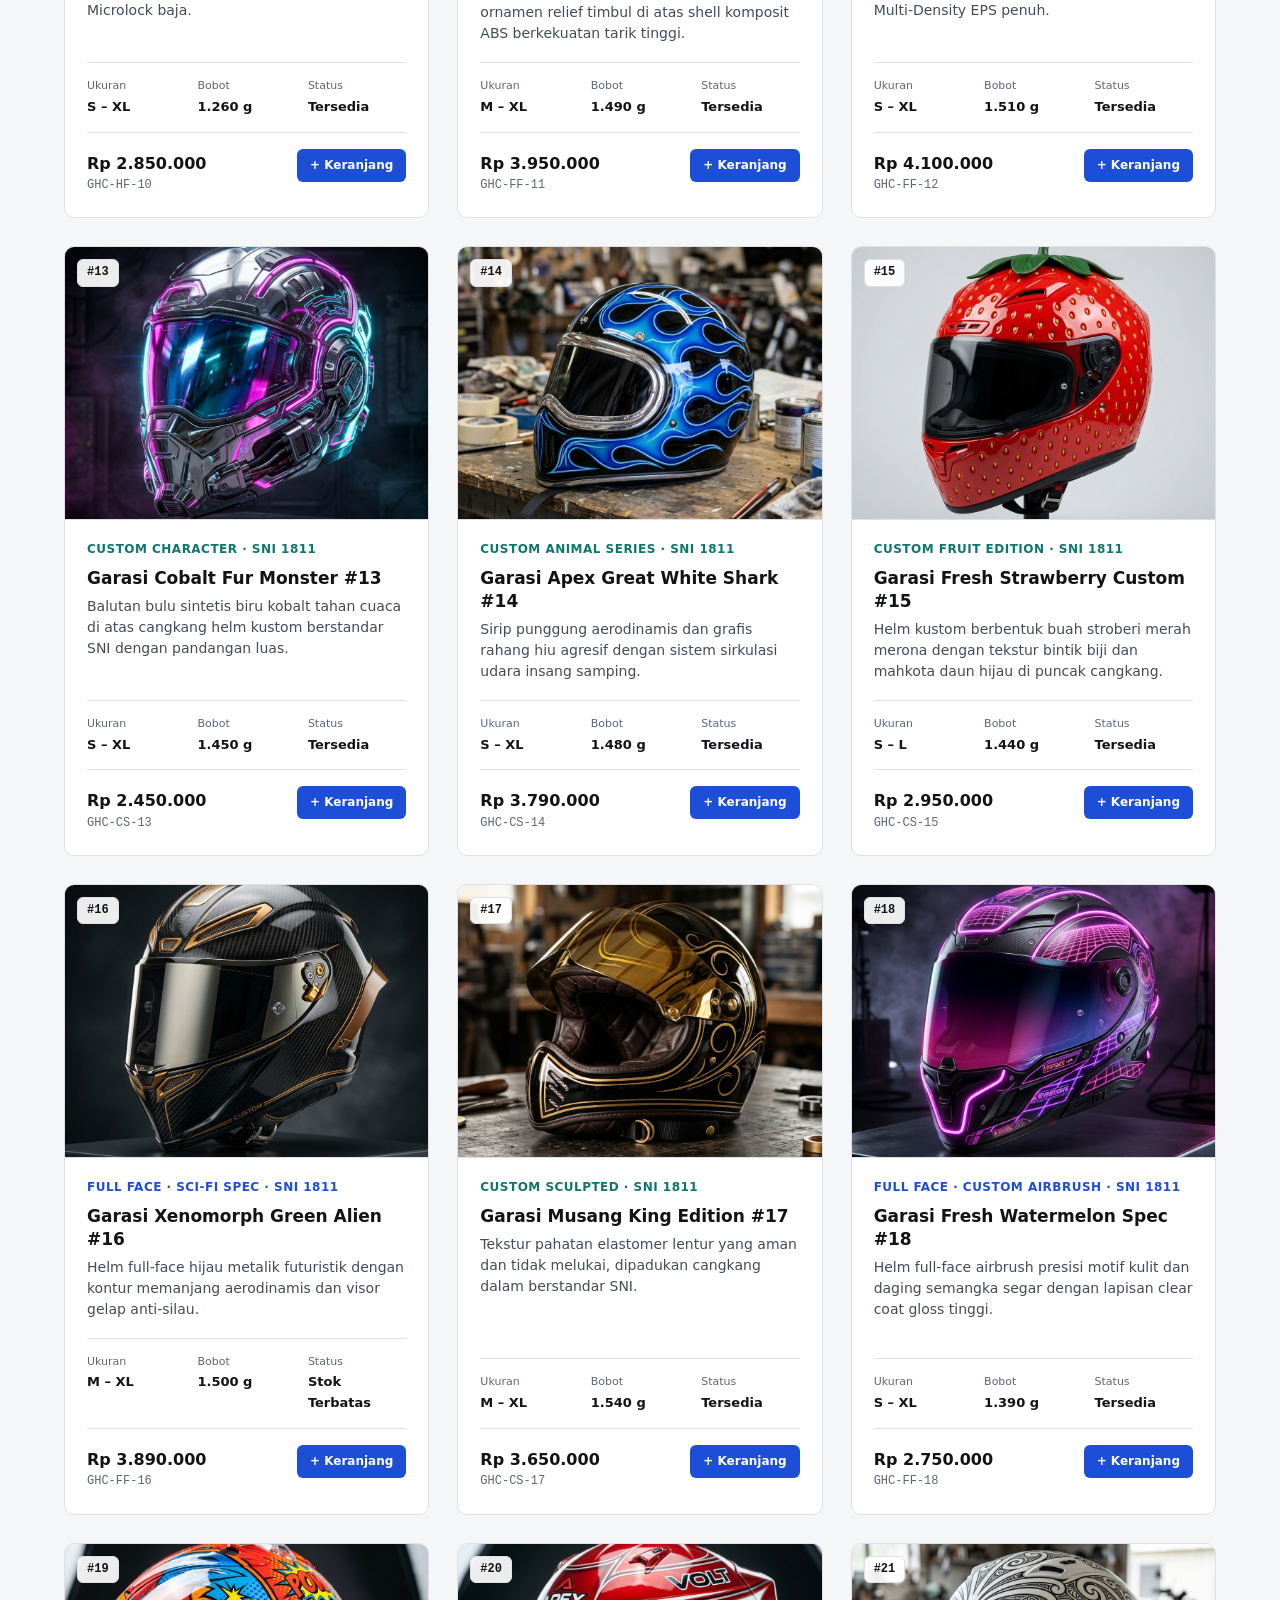
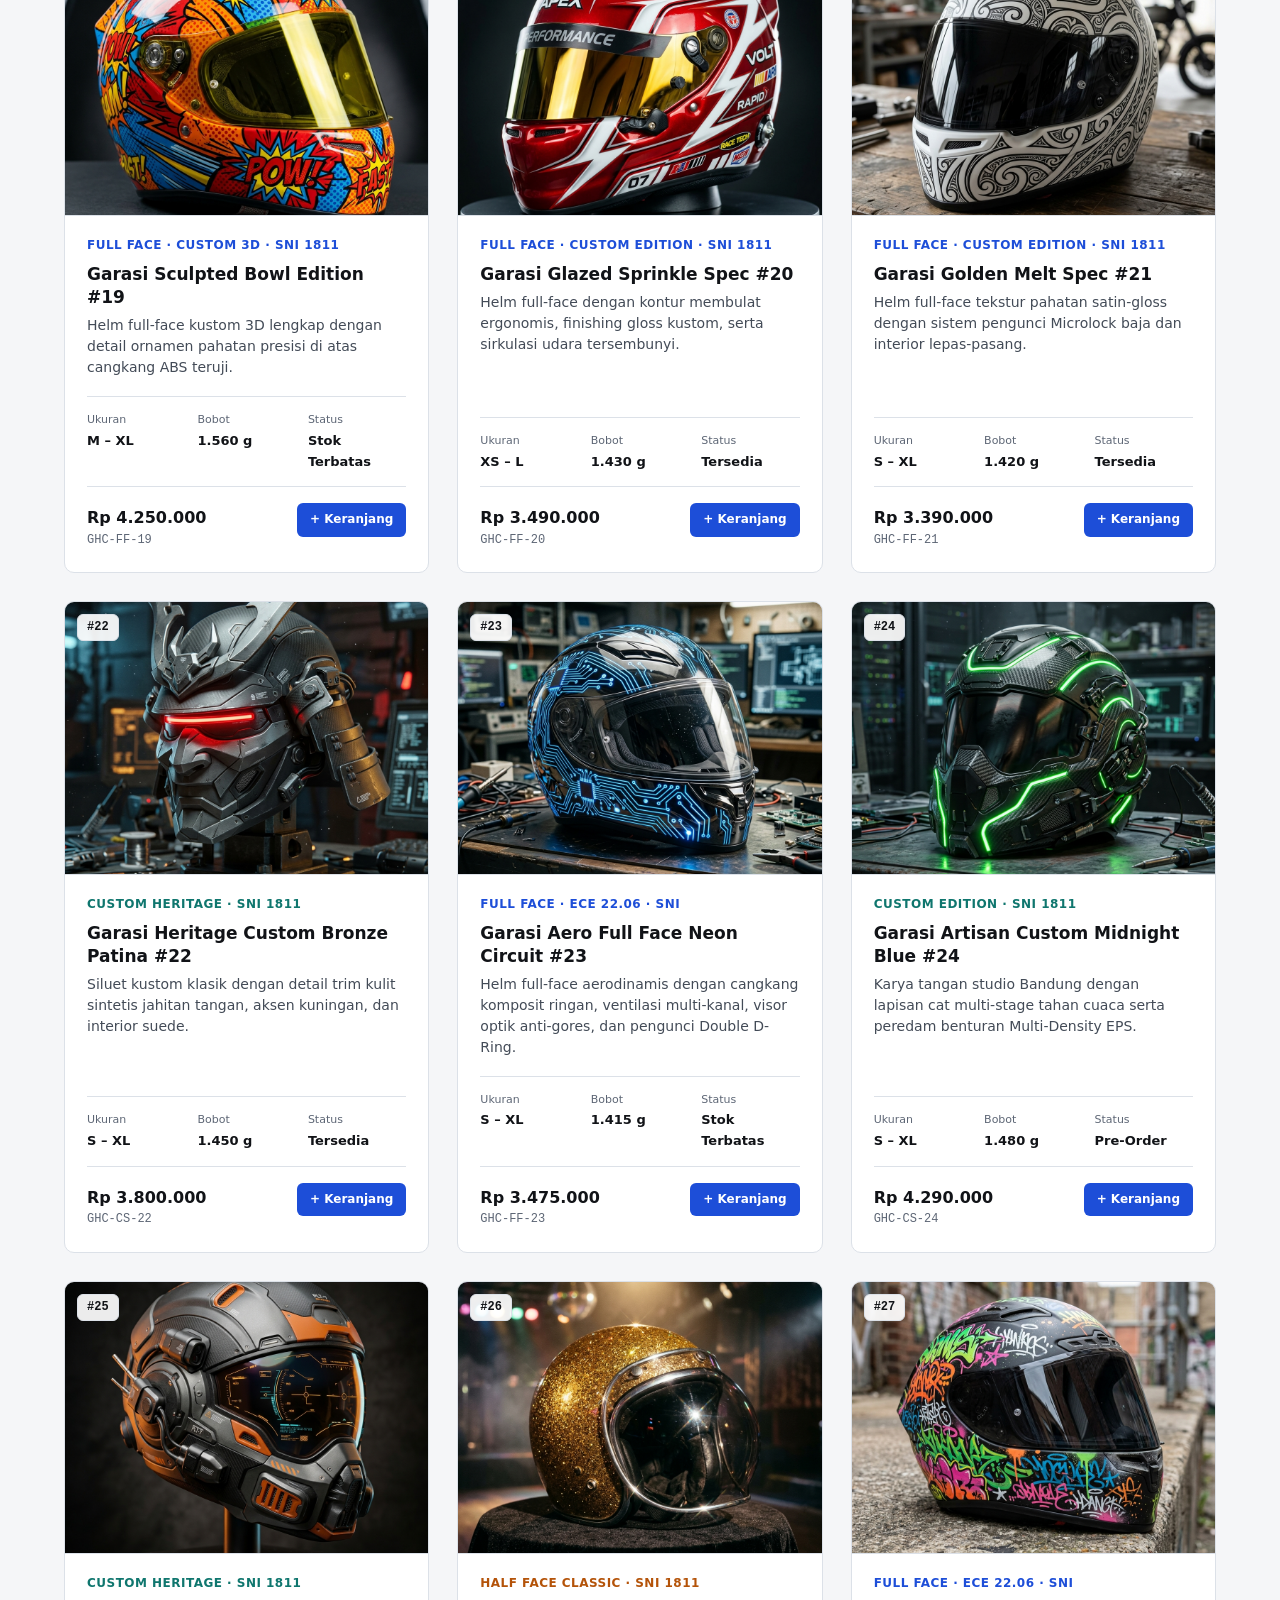
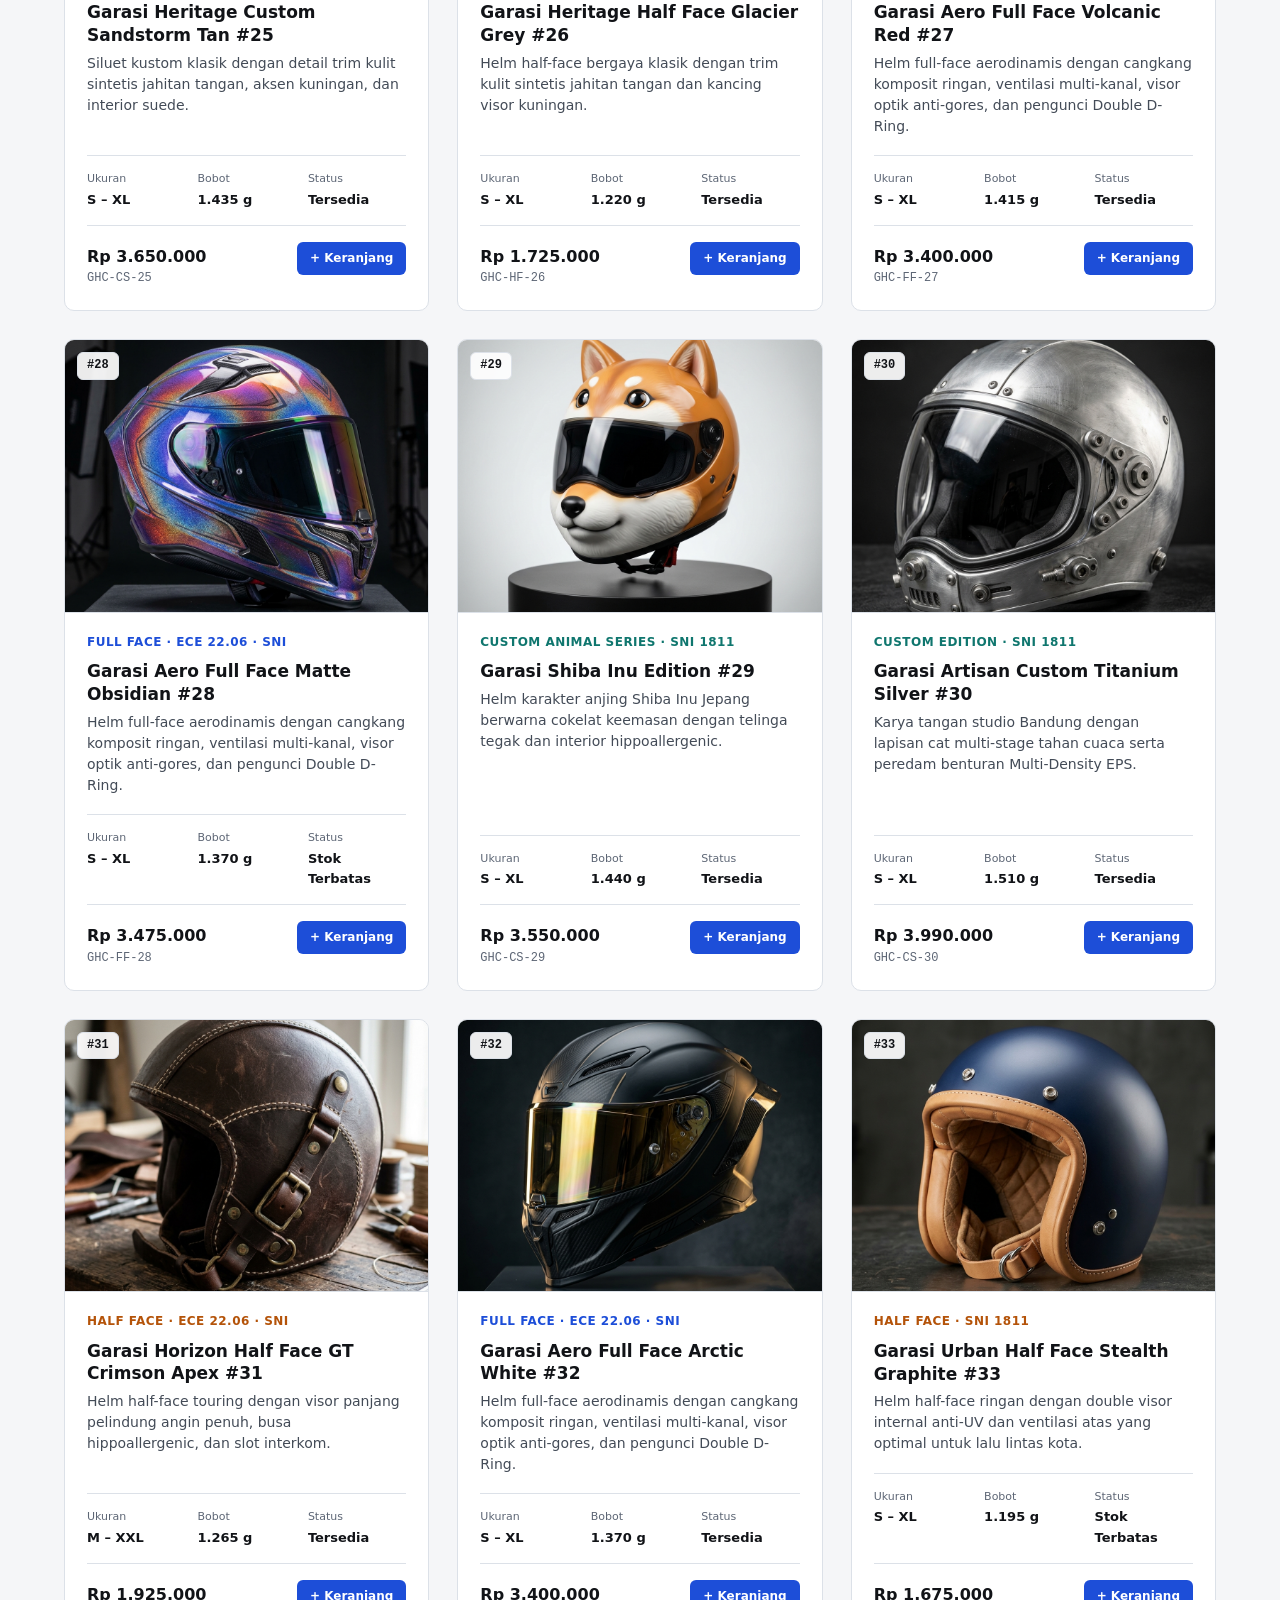
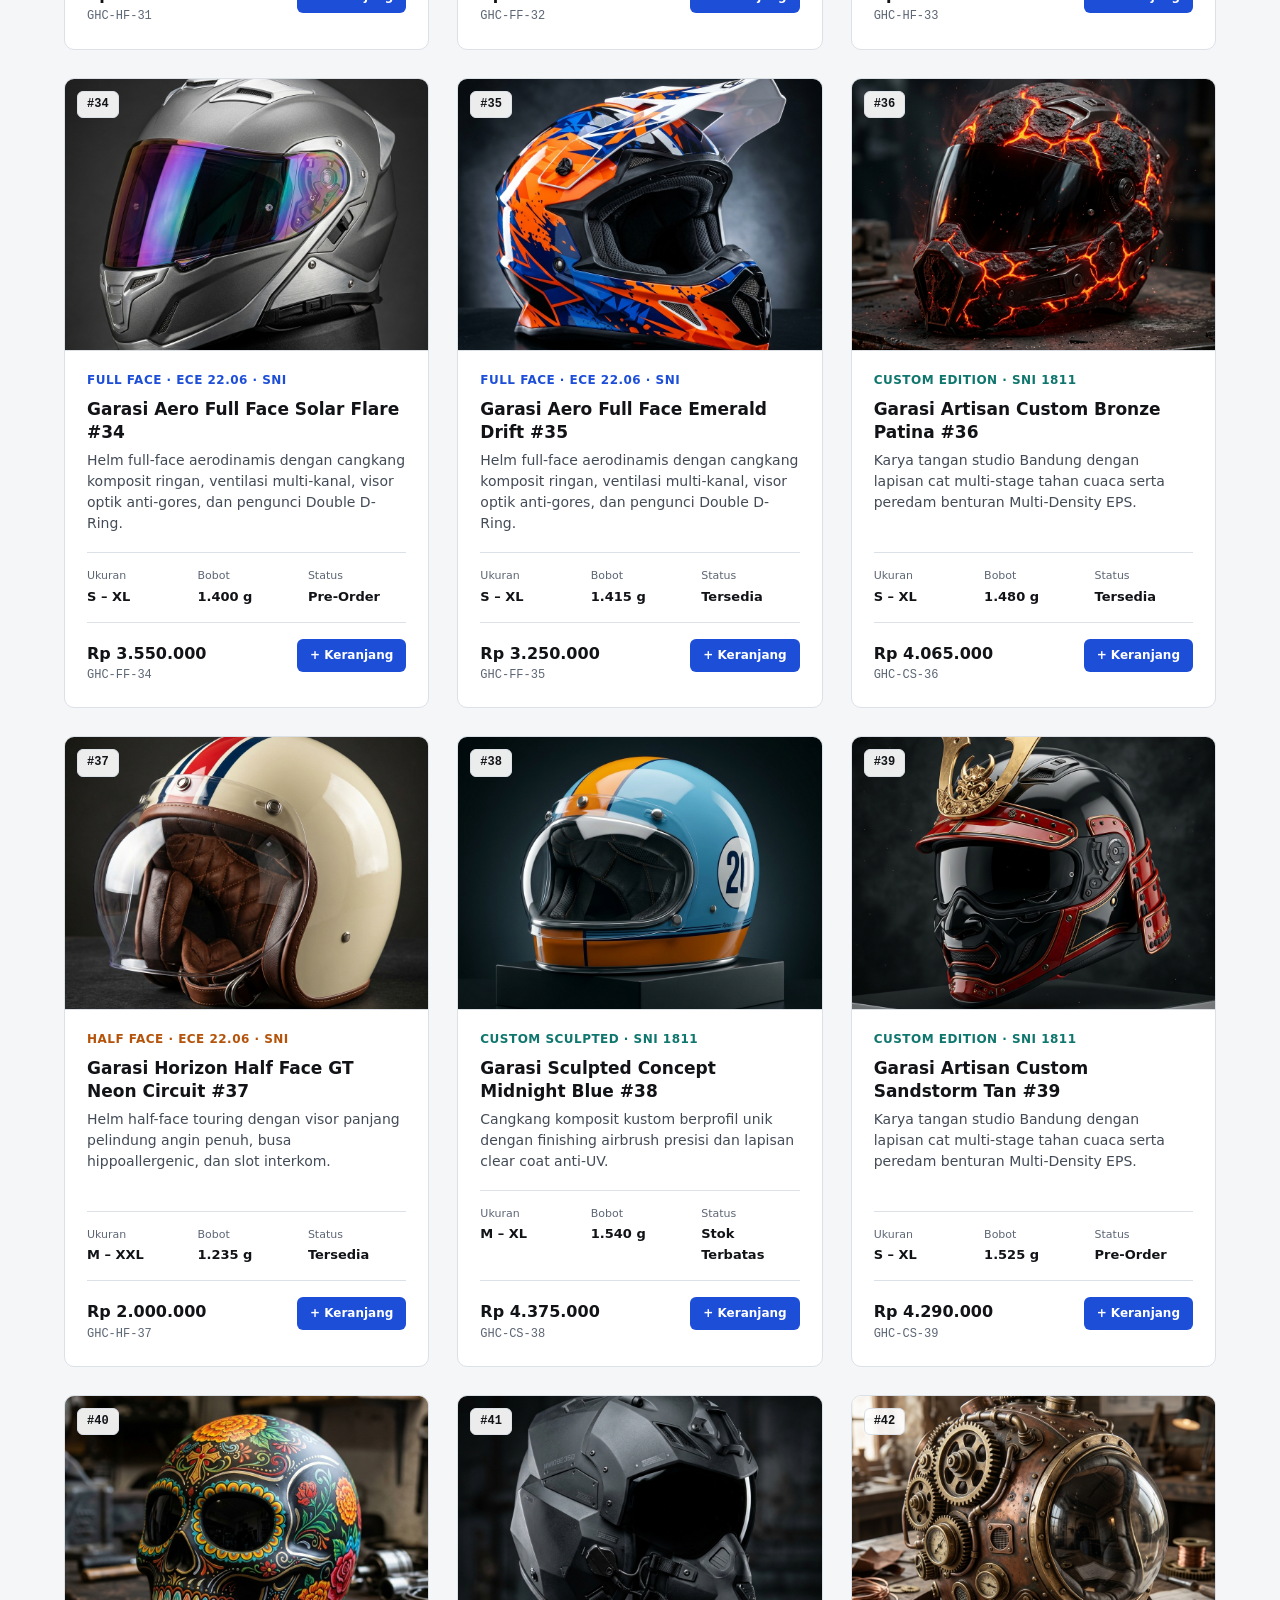
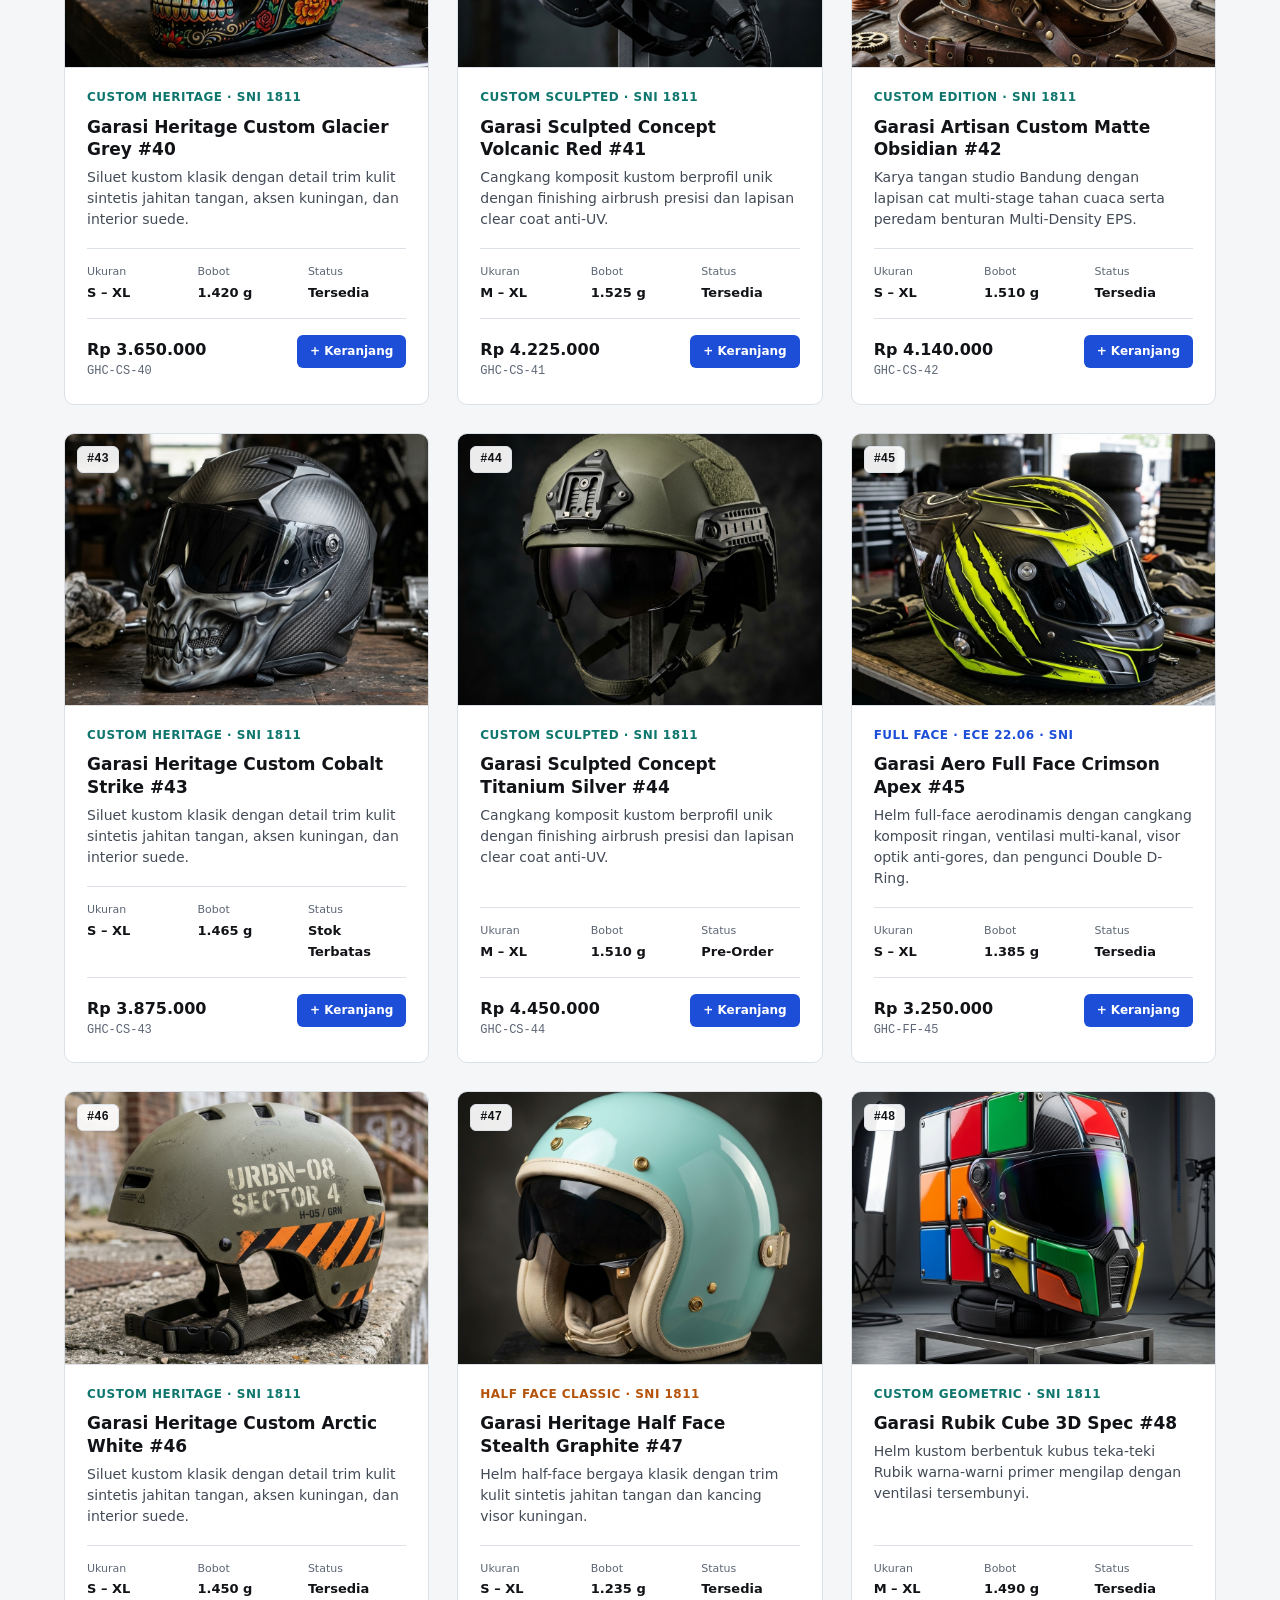
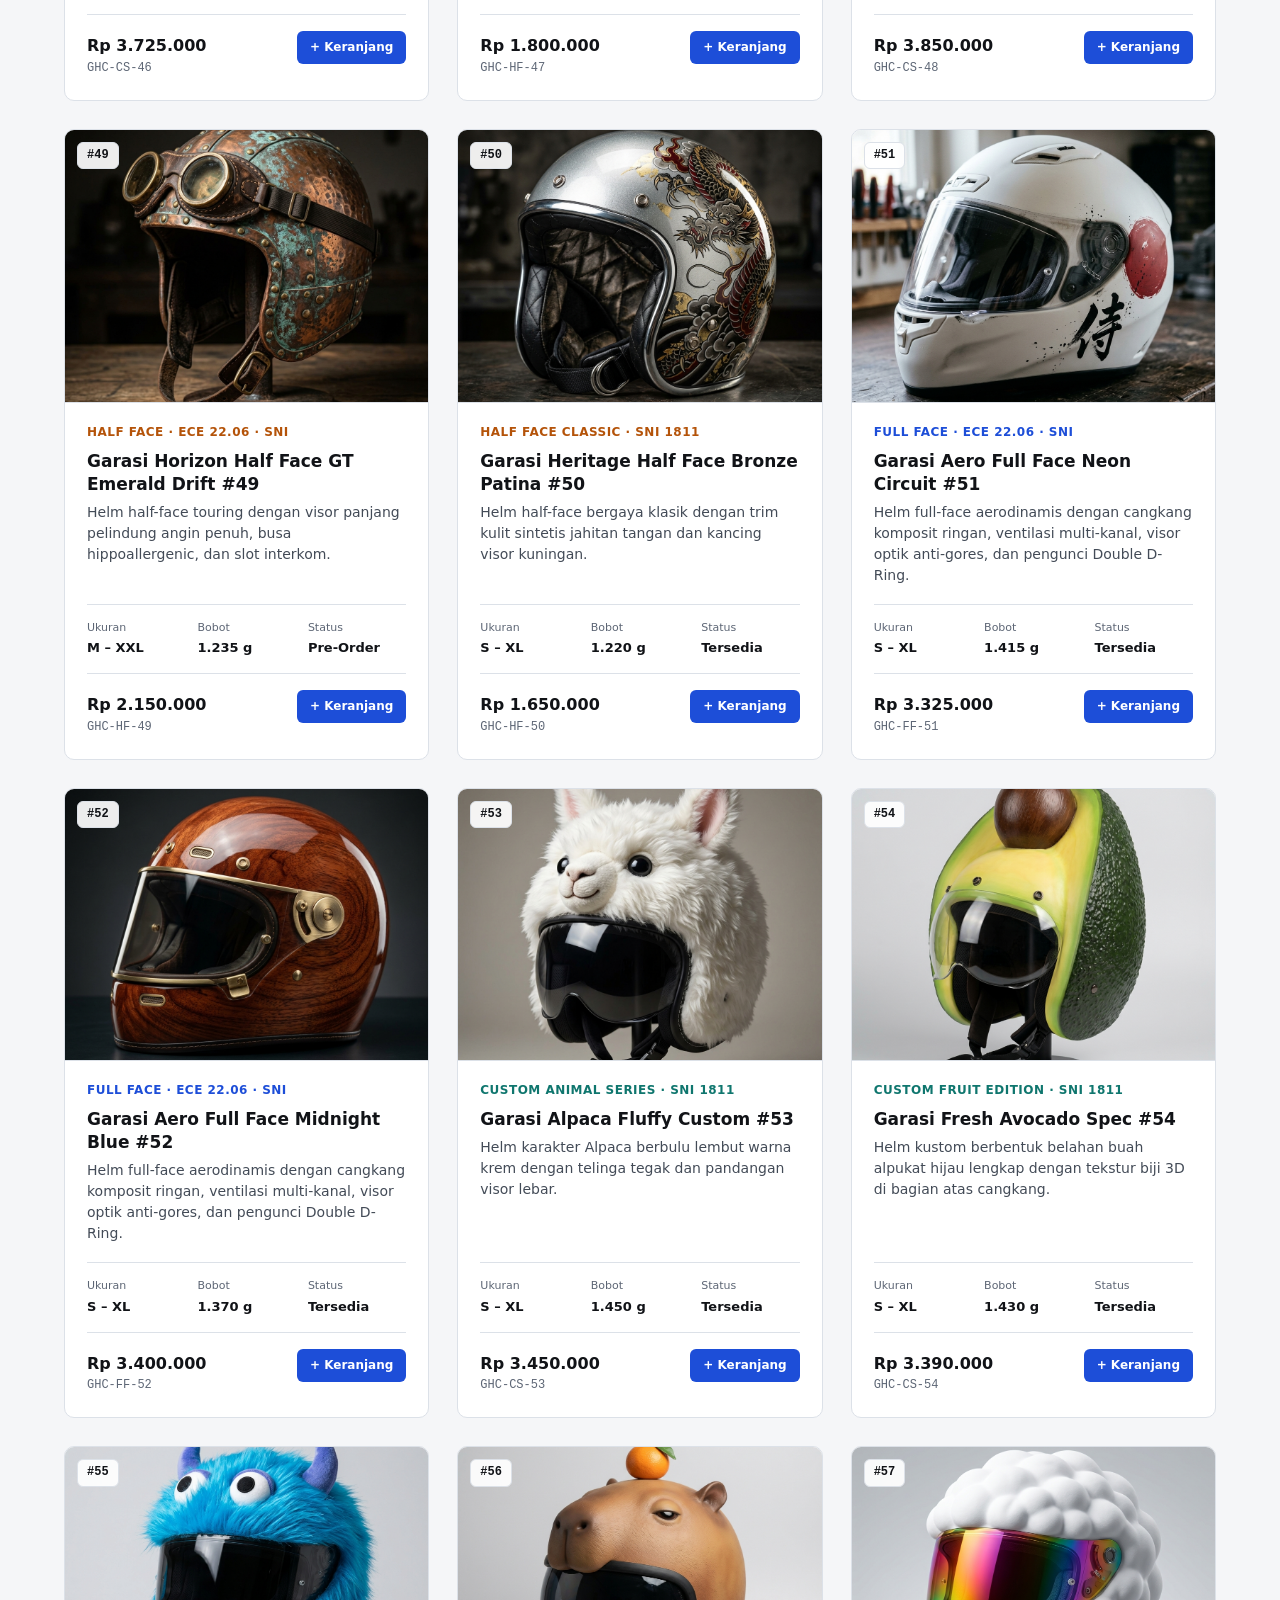
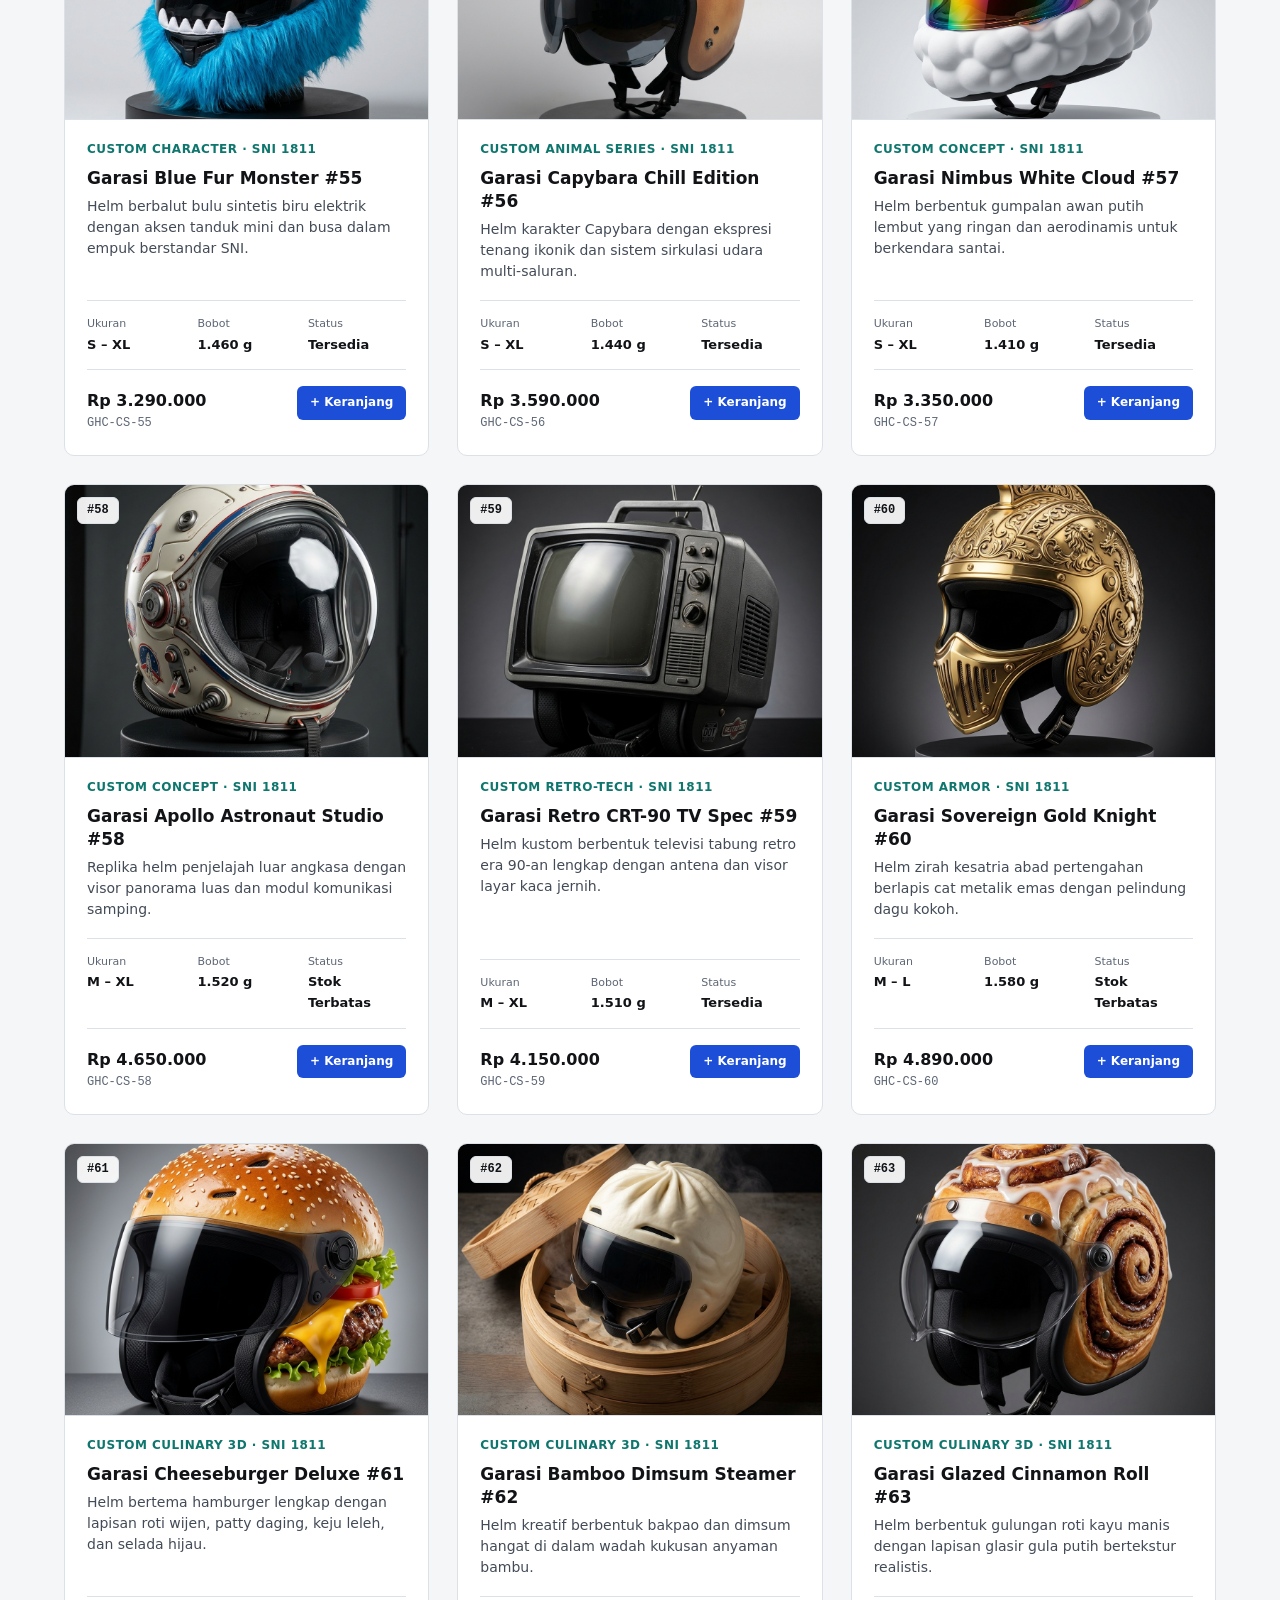
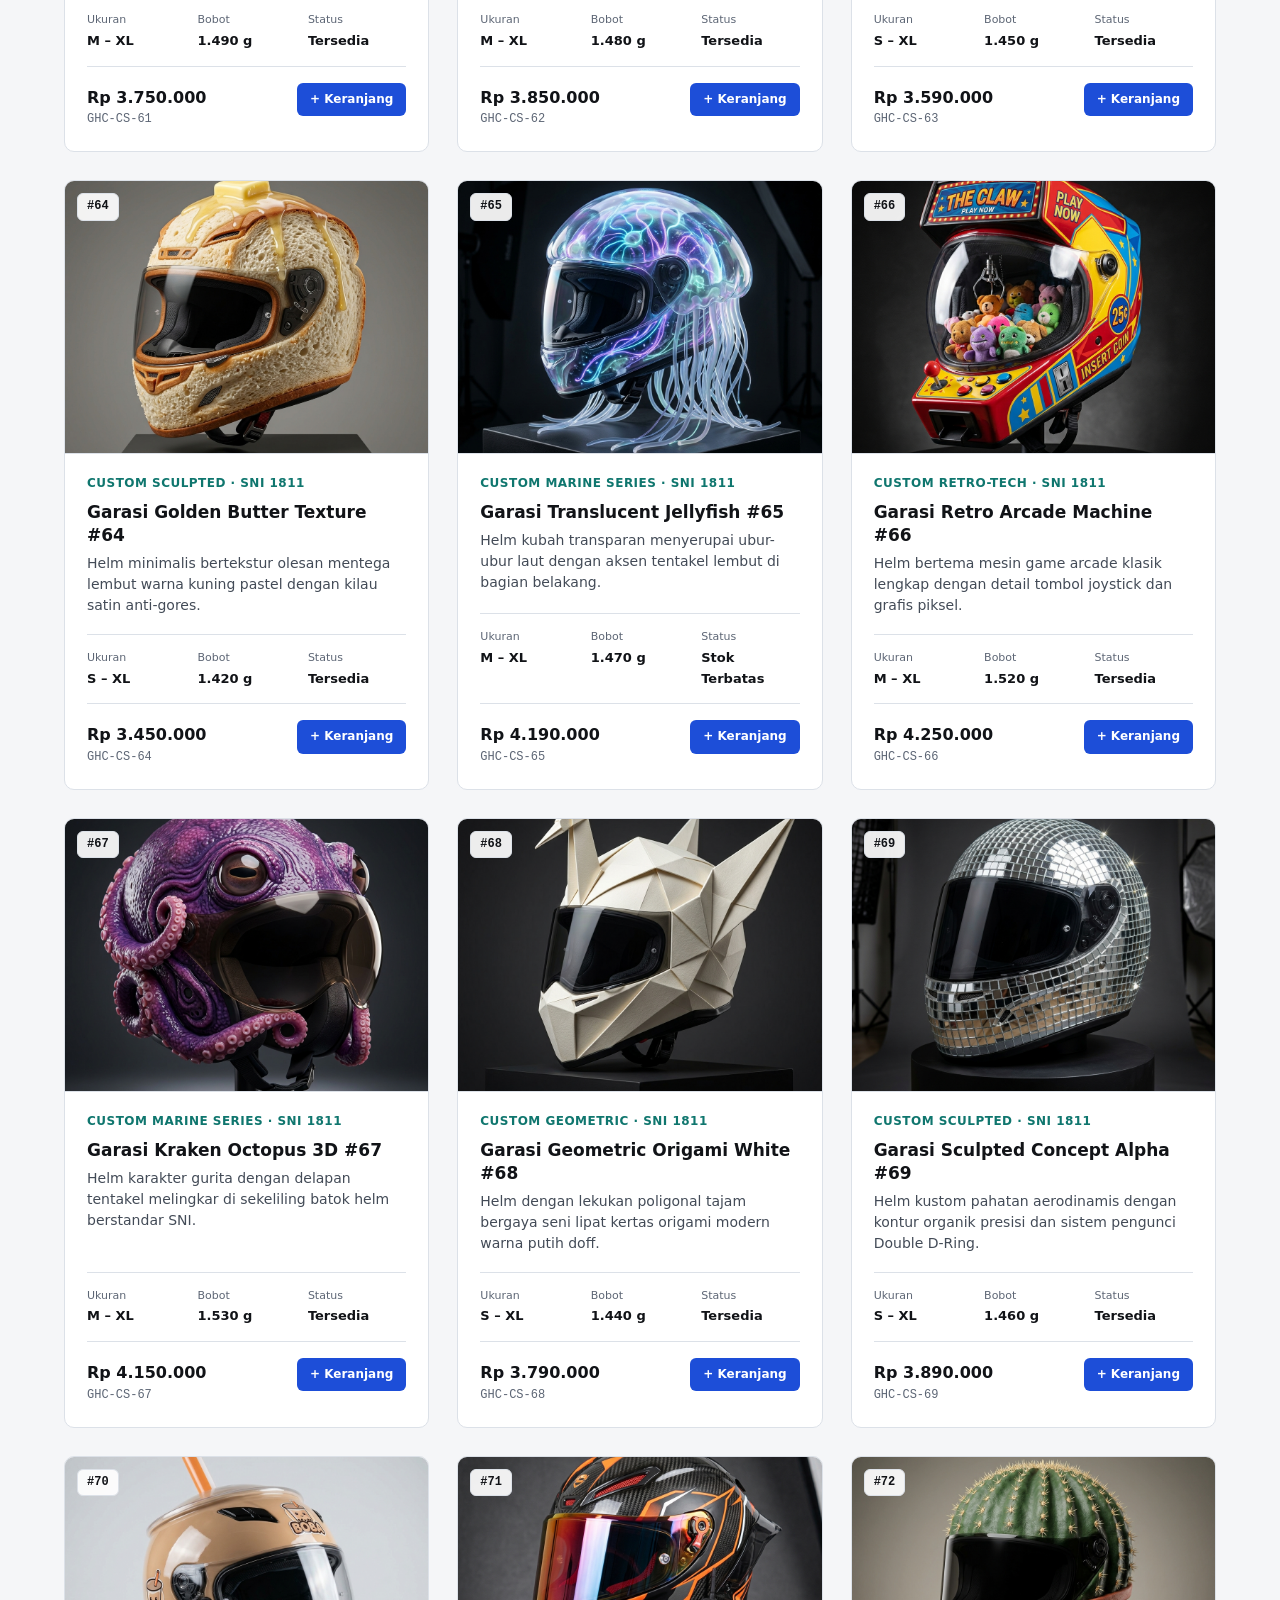
==== commit d098095c: "Update index.html" ====
--- a/index.html
+++ b/index.html
@@ -742,6 +742,7 @@
         </nav>
 
         <div class="header-action">
+          <a href="transaksi.html" class="nav-link" style="margin-right: 18px;" id="header-cart-link">Keranjang (<span id="header-cart-count" class="tabular">0</span>)</a>
           <a href="#katalog" class="primary-anchor" data-cat-link="all">Katalog 2026 (100 Unit)</a>
         </div>
       </div>
@@ -959,13 +960,13 @@
         76, 77, 78, 79, 80, 81, 82, 83, 84, 85, 86, 87, 89, 90, 91, 92, 93, 94, 95, 96, 97, 98, 99, 100
       ]);
 
-      // Spesifikasi khusus untuk unit #01 s/d #21
+      // Spesifikasi khusus yang disesuaikan dengan gambar asli helm
       const specialSpecs = {
         1: { category: "full-face", meta: "Full Face · ECE 22.06 · SNI", title: "Garasi Studio Pro Series #01", desc: "Cangkang komposit serat karbon berprofil aerodinamis dengan lapisan finishing studio anti-gores.", size: "S – XL", weight: "1.350 g", status: "Tersedia", price: "Rp 3.250.000", sku: "GHC-FF-01" },
         2: { category: "full-face", meta: "Full Face · ECE 22.06 · SNI", title: "Garasi Studio Pro Series #02", desc: "Desain kontur modern untuk berkendara jarak jauh dengan ventilasi multi-saluran dan visor optik kelas 1.", size: "S – XL", weight: "1.380 g", status: "Tersedia", price: "Rp 3.300.000", sku: "GHC-FF-02" },
         3: { category: "full-face", meta: "Full Face · ECE 22.06 · SNI", title: "Garasi Studio Pro Series #03", desc: "Dilengkapi spoiler belakang terintegrasi, pengunci Double D-Ring, dan busa pipi pembuang kelembapan.", size: "XS – XL", weight: "1.360 g", status: "Tersedia", price: "Rp 3.350.000", sku: "GHC-FF-03" },
-        4: { category: "custom-edition", meta: "Custom Studio · ECE 22.06 · SNI", title: "Garasi Studio Custom Spec #04", desc: "Konstruksi kustom berbobot seimbang dengan lapisan peredam akustik untuk mereduksi kebisingan angin.", size: "M – XXL", weight: "1.390 g", status: "Tersedia", price: "Rp 3.400.000", sku: "GHC-CS-04" },
-        5: { category: "custom-edition", meta: "Custom Studio · ECE 22.06 · SNI", title: "Garasi Studio Custom Spec #05", desc: "Edisi studio kustom dengan sistem pelepas visor cepat tanpa alat serta dukungan penuh pemasangan Pinlock.", size: "S – XL", weight: "1.370 g", status: "Tersedia", price: "Rp 3.450.000", sku: "GHC-CS-05" },
+        4: { category: "custom-edition", meta: "Custom Sci-Fi · ECE 22.06 · SNI", title: "Garasi Xenomorph Green Visor #04", desc: "Helm kustom bertema alien futuristik dengan visor hijau neon anti-silau dan lapisan peredam akustik.", size: "M – XXL", weight: "1.390 g", status: "Tersedia", price: "Rp 3.400.000", sku: "GHC-CS-04" },
+        5: { category: "custom-edition", meta: "Custom Artisan · ECE 22.06 · SNI", title: "Garasi Golden Carnival Mask #05", desc: "Helm kustom artistik terinspirasi topeng karnaval Venesia dengan ukiran ornamen emas mewah dan finishing studio gloss.", size: "S – XL", weight: "1.370 g", status: "Tersedia", price: "Rp 3.450.000", sku: "GHC-CS-05" },
         6: { category: "custom-edition", meta: "Custom Concept · SNI 1811", title: "Garasi Apollo Astronaut Spec #06", desc: "Terinspirasi helm penjelajah luar angkasa dengan visor panorama luas dan lapisan pelindung UV reflektif.", size: "M – XL", weight: "1.520 g", status: "Stok Terbatas", price: "Rp 4.650.000", sku: "GHC-CS-06" },
         7: { category: "custom-edition", meta: "Custom Armor · SNI 1811", title: "Garasi Sovereign Gold Knight #07", desc: "Finishing metalik emas bergaya zirah ksatria abad pertengahan dengan struktur pelindung dagu kokoh.", size: "M – L", weight: "1.580 g", status: "Stok Terbatas", price: "Rp 4.890.000", sku: "GHC-CS-07" },
         8: { category: "full-face", meta: "Full Face · Custom Heritage · SNI 1811", title: "Garasi Chronos Steampunk Ed. #08", desc: "Helm full-face dengan ornamen kuningan mekanis, aksen kulit klasik, dan lensa optik ganda berstandar SNI.", size: "S – XL", weight: "1.550 g", status: "Tersedia", price: "Rp 4.500.000", sku: "GHC-FF-08" },
@@ -975,13 +976,62 @@
         12: { category: "full-face", meta: "Full Face · Custom Form · SNI 1811", title: "Garasi Avant-Garde Form X #12", desc: "Helm full-face berstruktur pahatan kustom unik dengan lapisan peredam benturan Multi-Density EPS penuh.", size: "S – XL", weight: "1.510 g", status: "Tersedia", price: "Rp 4.100.000", sku: "GHC-FF-12" },
         13: { category: "custom-edition", meta: "Custom Character · SNI 1811", title: "Garasi Cobalt Fur Monster #13", desc: "Balutan bulu sintetis biru kobalt tahan cuaca di atas cangkang helm kustom berstandar SNI dengan pandangan luas.", size: "S – XL", weight: "1.450 g", status: "Tersedia", price: "Rp 2.450.000", sku: "GHC-CS-13" },
         14: { category: "custom-edition", meta: "Custom Animal Series · SNI 1811", title: "Garasi Apex Great White Shark #14", desc: "Sirip punggung aerodinamis dan grafis rahang hiu agresif dengan sistem sirkulasi udara insang samping.", size: "S – XL", weight: "1.480 g", status: "Tersedia", price: "Rp 3.790.000", sku: "GHC-CS-14" },
-        15: { category: "custom-edition", meta: "Custom Character · SNI 1811", title: "Garasi Ducky Yellow Edition #15", desc: "Helm kustom tematik kuning ikonik dengan visibilitas tinggi di jalan raya serta busa interior hippoallergenic.", size: "S – L", weight: "1.440 g", status: "Tersedia", price: "Rp 2.950.000", sku: "GHC-CS-15" },
+        15: { category: "custom-edition", meta: "Custom Fruit Edition · SNI 1811", title: "Garasi Fresh Strawberry Custom #15", desc: "Helm kustom berbentuk buah stroberi merah merona dengan tekstur bintik biji dan mahkota daun hijau di puncak cangkang.", size: "S – L", weight: "1.440 g", status: "Tersedia", price: "Rp 2.950.000", sku: "GHC-CS-15" },
         16: { category: "full-face", meta: "Full Face · Sci-Fi Spec · SNI 1811", title: "Garasi Xenomorph Green Alien #16", desc: "Helm full-face hijau metalik futuristik dengan kontur memanjang aerodinamis dan visor gelap anti-silau.", size: "M – XL", weight: "1.500 g", status: "Stok Terbatas", price: "Rp 3.890.000", sku: "GHC-FF-16" },
         17: { category: "custom-edition", meta: "Custom Sculpted · SNI 1811", title: "Garasi Musang King Edition #17", desc: "Tekstur pahatan elastomer lentur yang aman dan tidak melukai, dipadukan cangkang dalam berstandar SNI.", size: "M – XL", weight: "1.540 g", status: "Tersedia", price: "Rp 3.650.000", sku: "GHC-CS-17" },
-        18: { category: "full-face", meta: "Full Face · Custom Airbrush · SNI 1811", title: "Garasi Fresh Watermelon Spec #18", desc: "Helm full-face airbrush presisi motif kulit dan daging segar dengan lapisan clear coat gloss tinggi.", size: "S – XL", weight: "1.390 g", status: "Tersedia", price: "Rp 2.750.000", sku: "GHC-FF-18" },
+        18: { category: "full-face", meta: "Full Face · Custom Airbrush · SNI 1811", title: "Garasi Fresh Watermelon Spec #18", desc: "Helm full-face airbrush presisi motif kulit dan daging semangka segar dengan lapisan clear coat gloss tinggi.", size: "S – XL", weight: "1.390 g", status: "Tersedia", price: "Rp 2.750.000", sku: "GHC-FF-18" },
         19: { category: "full-face", meta: "Full Face · Custom 3D · SNI 1811", title: "Garasi Sculpted Bowl Edition #19", desc: "Helm full-face kustom 3D lengkap dengan detail ornamen pahatan presisi di atas cangkang ABS teruji.", size: "M – XL", weight: "1.560 g", status: "Stok Terbatas", price: "Rp 4.250.000", sku: "GHC-FF-19" },
         20: { category: "full-face", meta: "Full Face · Custom Edition · SNI 1811", title: "Garasi Glazed Sprinkle Spec #20", desc: "Helm full-face dengan kontur membulat ergonomis, finishing gloss kustom, serta sirkulasi udara tersembunyi.", size: "XS – L", weight: "1.430 g", status: "Tersedia", price: "Rp 3.490.000", sku: "GHC-FF-20" },
-        21: { category: "full-face", meta: "Full Face · Custom Edition · SNI 1811", title: "Garasi Golden Melt Spec #21", desc: "Helm full-face tekstur pahatan satin-gloss dengan sistem pengunci Microlock baja dan interior lepas-pasang.", size: "S – XL", weight: "1.420 g", status: "Tersedia", price: "Rp 3.390.000", sku: "GHC-FF-21" }
+        21: { category: "full-face", meta: "Full Face · Custom Edition · SNI 1811", title: "Garasi Golden Melt Spec #21", desc: "Helm full-face tekstur pahatan satin-gloss dengan sistem pengunci Microlock baja dan interior lepas-pasang.", size: "S – XL", weight: "1.420 g", status: "Tersedia", price: "Rp 3.390.000", sku: "GHC-FF-21" },
+        29: { category: "custom-edition", meta: "Custom Animal Series · SNI 1811", title: "Garasi Shiba Inu Edition #29", desc: "Helm karakter anjing Shiba Inu Jepang berwarna cokelat keemasan dengan telinga tegak dan interior hippoallergenic.", size: "S – XL", weight: "1.440 g", status: "Tersedia", price: "Rp 3.550.000", sku: "GHC-CS-29" },
+        48: { category: "custom-edition", meta: "Custom Geometric · SNI 1811", title: "Garasi Rubik Cube 3D Spec #48", desc: "Helm kustom berbentuk kubus teka-teki Rubik warna-warni primer mengilap dengan ventilasi tersembunyi.", size: "M – XL", weight: "1.490 g", status: "Tersedia", price: "Rp 3.850.000", sku: "GHC-CS-48" },
+        53: { category: "custom-edition", meta: "Custom Animal Series · SNI 1811", title: "Garasi Alpaca Fluffy Custom #53", desc: "Helm karakter Alpaca berbulu lembut warna krem dengan telinga tegak dan pandangan visor lebar.", size: "S – XL", weight: "1.450 g", status: "Tersedia", price: "Rp 3.450.000", sku: "GHC-CS-53" },
+        54: { category: "custom-edition", meta: "Custom Fruit Edition · SNI 1811", title: "Garasi Fresh Avocado Spec #54", desc: "Helm kustom berbentuk belahan buah alpukat hijau lengkap dengan tekstur biji 3D di bagian atas cangkang.", size: "S – XL", weight: "1.430 g", status: "Tersedia", price: "Rp 3.390.000", sku: "GHC-CS-54" },
+        55: { category: "custom-edition", meta: "Custom Character · SNI 1811", title: "Garasi Blue Fur Monster #55", desc: "Helm berbalut bulu sintetis biru elektrik dengan aksen tanduk mini dan busa dalam empuk berstandar SNI.", size: "S – XL", weight: "1.460 g", status: "Tersedia", price: "Rp 3.290.000", sku: "GHC-CS-55" },
+        56: { category: "custom-edition", meta: "Custom Animal Series · SNI 1811", title: "Garasi Capybara Chill Edition #56", desc: "Helm karakter Capybara dengan ekspresi tenang ikonik dan sistem sirkulasi udara multi-saluran.", size: "S – XL", weight: "1.440 g", status: "Tersedia", price: "Rp 3.590.000", sku: "GHC-CS-56" },
+        57: { category: "custom-edition", meta: "Custom Concept · SNI 1811", title: "Garasi Nimbus White Cloud #57", desc: "Helm berbentuk gumpalan awan putih lembut yang ringan dan aerodinamis untuk berkendara santai.", size: "S – XL", weight: "1.410 g", status: "Tersedia", price: "Rp 3.350.000", sku: "GHC-CS-57" },
+        58: { category: "custom-edition", meta: "Custom Concept · SNI 1811", title: "Garasi Apollo Astronaut Studio #58", desc: "Replika helm penjelajah luar angkasa dengan visor panorama luas dan modul komunikasi samping.", size: "M – XL", weight: "1.520 g", status: "Stok Terbatas", price: "Rp 4.650.000", sku: "GHC-CS-58" },
+        59: { category: "custom-edition", meta: "Custom Retro-Tech · SNI 1811", title: "Garasi Retro CRT-90 TV Spec #59", desc: "Helm kustom berbentuk televisi tabung retro era 90-an lengkap dengan antena dan visor layar kaca jernih.", size: "M – XL", weight: "1.510 g", status: "Tersedia", price: "Rp 4.150.000", sku: "GHC-CS-59" },
+        60: { category: "custom-edition", meta: "Custom Armor · SNI 1811", title: "Garasi Sovereign Gold Knight #60", desc: "Helm zirah kesatria abad pertengahan berlapis cat metalik emas dengan pelindung dagu kokoh.", size: "M – L", weight: "1.580 g", status: "Stok Terbatas", price: "Rp 4.890.000", sku: "GHC-CS-60" },
+        61: { category: "custom-edition", meta: "Custom Culinary 3D · SNI 1811", title: "Garasi Cheeseburger Deluxe #61", desc: "Helm bertema hamburger lengkap dengan lapisan roti wijen, patty daging, keju leleh, dan selada hijau.", size: "M – XL", weight: "1.490 g", status: "Tersedia", price: "Rp 3.750.000", sku: "GHC-CS-61" },
+        62: { category: "custom-edition", meta: "Custom Culinary 3D · SNI 1811", title: "Garasi Bamboo Dimsum Steamer #62", desc: "Helm kreatif berbentuk bakpao dan dimsum hangat di dalam wadah kukusan anyaman bambu.", size: "M – XL", weight: "1.480 g", status: "Tersedia", price: "Rp 3.850.000", sku: "GHC-CS-62" },
+        63: { category: "custom-edition", meta: "Custom Culinary 3D · SNI 1811", title: "Garasi Glazed Cinnamon Roll #63", desc: "Helm berbentuk gulungan roti kayu manis dengan lapisan glasir gula putih bertekstur realistis.", size: "S – XL", weight: "1.450 g", status: "Tersedia", price: "Rp 3.590.000", sku: "GHC-CS-63" },
+        64: { category: "custom-edition", meta: "Custom Sculpted · SNI 1811", title: "Garasi Golden Butter Texture #64", desc: "Helm minimalis bertekstur olesan mentega lembut warna kuning pastel dengan kilau satin anti-gores.", size: "S – XL", weight: "1.420 g", status: "Tersedia", price: "Rp 3.450.000", sku: "GHC-CS-64" },
+        65: { category: "custom-edition", meta: "Custom Marine Series · SNI 1811", title: "Garasi Translucent Jellyfish #65", desc: "Helm kubah transparan menyerupai ubur-ubur laut dengan aksen tentakel lembut di bagian belakang.", size: "M – XL", weight: "1.470 g", status: "Stok Terbatas", price: "Rp 4.190.000", sku: "GHC-CS-65" },
+        66: { category: "custom-edition", meta: "Custom Retro-Tech · SNI 1811", title: "Garasi Retro Arcade Machine #66", desc: "Helm bertema mesin game arcade klasik lengkap dengan detail tombol joystick dan grafis piksel.", size: "M – XL", weight: "1.520 g", status: "Tersedia", price: "Rp 4.250.000", sku: "GHC-CS-66" },
+        67: { category: "custom-edition", meta: "Custom Marine Series · SNI 1811", title: "Garasi Kraken Octopus 3D #67", desc: "Helm karakter gurita dengan delapan tentakel melingkar di sekeliling batok helm berstandar SNI.", size: "M – XL", weight: "1.530 g", status: "Tersedia", price: "Rp 4.150.000", sku: "GHC-CS-67" },
+        68: { category: "custom-edition", meta: "Custom Geometric · SNI 1811", title: "Garasi Geometric Origami White #68", desc: "Helm dengan lekukan poligonal tajam bergaya seni lipat kertas origami modern warna putih doff.", size: "S – XL", weight: "1.440 g", status: "Tersedia", price: "Rp 3.790.000", sku: "GHC-CS-68" },
+        69: { category: "custom-edition", meta: "Custom Sculpted · SNI 1811", title: "Garasi Sculpted Concept Alpha #69", desc: "Helm kustom pahatan aerodinamis dengan kontur organik presisi dan sistem pengunci Double D-Ring.", size: "S – XL", weight: "1.460 g", status: "Tersedia", price: "Rp 3.890.000", sku: "GHC-CS-69" },
+        70: { category: "custom-edition", meta: "Custom Sculpted · SNI 1811", title: "Garasi Sculpted Concept Studio #70", desc: "Helm kustom berprofil pahatan modern finishing studio putih bersih dengan ventilasi tersembunyi.", size: "S – XL", weight: "1.450 g", status: "Tersedia", price: "Rp 3.850.000", sku: "GHC-CS-70" },
+        71: { category: "full-face", meta: "Full Face · Studio Spec · SNI 1811", title: "Garasi Studio Aero Full Face #71", desc: "Helm full-face studio berprofil aerodinamis dengan cangkang komposit ringan dan visor optik kelas 1.", size: "S – XL", weight: "1.370 g", status: "Tersedia", price: "Rp 3.450.000", sku: "GHC-FF-71" },
+        72: { category: "custom-edition", meta: "Custom Studio · SNI 1811", title: "Garasi Artisan Custom Studio #72", desc: "Helm edisi kustom studio dengan kombinasi warna hangat dan lapisan clear coat tahan cuaca.", size: "S – XL", weight: "1.460 g", status: "Tersedia", price: "Rp 3.750.000", sku: "GHC-CS-72" },
+        73: { category: "full-face", meta: "Full Face · Studio Spec · SNI 1811", title: "Garasi Studio Carbon Track #73", desc: "Helm full-face berperforma tinggi dengan spoiler belakang terintegrasi dan peredam akustik.", size: "S – XL", weight: "1.360 g", status: "Tersedia", price: "Rp 3.550.000", sku: "GHC-FF-73" },
+        74: { category: "full-face", meta: "Full Face · Studio Spec · SNI 1811", title: "Garasi Studio Cobalt Full Face #74", desc: "Helm full-face balap harian dengan visor anti-gores dan busa pipi pembuang kelembapan.", size: "S – XL", weight: "1.380 g", status: "Tersedia", price: "Rp 3.490.000", sku: "GHC-FF-74" },
+        75: { category: "full-face", meta: "Full Face · Studio Spec · SNI 1811", title: "Garasi Studio Stealth Full Face #75", desc: "Helm full-face berdesain minimalis modern dengan sistem pelepas visor cepat tanpa alat.", size: "S – XL", weight: "1.375 g", status: "Tersedia", price: "Rp 3.520.000", sku: "GHC-FF-75" },
+        76: { category: "custom-edition", meta: "Custom Retro-Tech · SNI 1811", title: "Garasi Retro Cassette Tape #76", desc: "Helm bergaya kaset pita musik klasik era 80-an lengkap dengan detail gulungan pita.", size: "M – XL", weight: "1.470 g", status: "Tersedia", price: "Rp 3.950.000", sku: "GHC-CS-76" },
+        77: { category: "custom-edition", meta: "Custom Artisan · SNI 1811", title: "Garasi Ceramic Teapot Spec #77", desc: "Helm berbentuk teko teh keramik klasik lengkap dengan corong dan gagang melengkung ikonik.", size: "M – XL", weight: "1.490 g", status: "Tersedia", price: "Rp 3.890.000", sku: "GHC-CS-77" },
+        78: { category: "custom-edition", meta: "Custom Sculpted · SNI 1811", title: "Garasi Crowned Monarch Custom #78", desc: "Helm kustom berdetail mahkota ukiran timbul di atas shell komposit ABS berkekuatan tinggi.", size: "M – XL", weight: "1.500 g", status: "Tersedia", price: "Rp 4.050.000", sku: "GHC-CS-78" },
+        79: { category: "custom-edition", meta: "Custom Sculpted · SNI 1811", title: "Garasi Diablo Horned Custom #79", desc: "Helm hitam matte dengan sepasang tanduk melengkung kokoh di bagian atas untuk tampilan tegas.", size: "S – XL", weight: "1.460 g", status: "Tersedia", price: "Rp 3.750.000", sku: "GHC-CS-79" },
+        80: { category: "custom-edition", meta: "Custom Culinary 3D · SNI 1811", title: "Garasi Maple Pancake Stack #80", desc: "Helm berbentuk tumpukan kue pancake cokelat keemasan dengan lelehan sirup maple dan mentega.", size: "M – XL", weight: "1.480 g", status: "Tersedia", price: "Rp 3.790.000", sku: "GHC-CS-80" },
+        81: { category: "custom-edition", meta: "Custom Marine Series · SNI 1811", title: "Garasi Spiky Pufferfish Spec #81", desc: "Helm bulat karakter ikan buntal mengembang dengan duri lunak elastomer aman dan sirip samping.", size: "S – XL", weight: "1.470 g", status: "Tersedia", price: "Rp 3.850.000", sku: "GHC-CS-81" },
+        82: { category: "custom-edition", meta: "Custom Culinary 3D · SNI 1811", title: "Garasi Japanese Ramen Bowl #82", desc: "Helm berbentuk mangkuk mie ramen Jepang lengkap dengan topping telur rebus, narutomaki, dan sumpit.", size: "M – XL", weight: "1.540 g", status: "Stok Terbatas", price: "Rp 4.290.000", sku: "GHC-CS-82" },
+        83: { category: "custom-edition", meta: "Custom Animal Series · SNI 1811", title: "Garasi Great White Shark #83", desc: "Helm karakter ikan hiu dengan sirip punggung 3D dan grafis rahang tajam di sekeliling visor.", size: "S – XL", weight: "1.480 g", status: "Tersedia", price: "Rp 3.890.000", sku: "GHC-CS-83" },
+        84: { category: "custom-edition", meta: "Custom Animal Series · SNI 1811", title: "Garasi Cozy Sloth Fur Spec #84", desc: "Helm berwajah kukang (sloth) dengan detail bulu cokelat lembut dan tatapan mata ramah.", size: "S – XL", weight: "1.440 g", status: "Tersedia", price: "Rp 3.550.000", sku: "GHC-CS-84" },
+        85: { category: "custom-edition", meta: "Custom Heritage · SNI 1811", title: "Garasi Chronos Steampunk Gear #85", desc: "Helm bergaya retro-futuristik Steampunk berbalut warna tembaga antik, kacamata goggle, dan roda gigi.", size: "S – XL", weight: "1.550 g", status: "Tersedia", price: "Rp 4.450.000", sku: "GHC-CS-85" },
+        86: { category: "custom-edition", meta: "Custom Botanical · SNI 1811", title: "Garasi Sunny Sunflower Bloom #86", desc: "Helm dikelilingi kelopak bunga matahari kuning cerah yang memberikan kesan ceria di jalan.", size: "S – XL", weight: "1.420 g", status: "Tersedia", price: "Rp 3.490.000", sku: "GHC-CS-86" },
+        87: { category: "custom-edition", meta: "Custom Fruit Edition · SNI 1811", title: "Garasi Fresh Watermelon Slice #87", desc: "Helm motif kulit semangka hijau bergaris dengan detail bagian dalam merah berbiji.", size: "S – XL", weight: "1.410 g", status: "Tersedia", price: "Rp 3.350.000", sku: "GHC-CS-87" },
+        89: { category: "custom-edition", meta: "Custom Fruit Edition · SNI 1811", title: "Garasi King Durian Sculpted #89", desc: "Helm berbentuk buah durian lengkap dengan tekstur kulit berduri tumpul berbahan karet lentur.", size: "M – XL", weight: "1.530 g", status: "Tersedia", price: "Rp 3.950.000", sku: "GHC-CS-89" },
+        90: { category: "custom-edition", meta: "Custom Character · SNI 1811", title: "Garasi Giant Yellow Duck #90", desc: "Helm karakter bebek karet kuning raksasa dengan paruh oranye ikonik di bagian depan.", size: "S – XL", weight: "1.440 g", status: "Tersedia", price: "Rp 3.450.000", sku: "GHC-CS-90" },
+        91: { category: "custom-edition", meta: "Custom Sci-Fi · SNI 1811", title: "Garasi Classic Green Alien #91", desc: "Helm kepala alien hijau klasik dengan mata hitam besar dan sepasang antena lentur di atasnya.", size: "S – XL", weight: "1.460 g", status: "Tersedia", price: "Rp 3.790.000", sku: "GHC-CS-91" },
+        92: { category: "custom-edition", meta: "Custom Retro-Tech · SNI 1811", title: "Garasi Vintage Typewriter Spec #92", desc: "Helm unik dengan detail tuts huruf mesin tik antik dan rol kertas di bagian mahkota helm.", size: "M – XL", weight: "1.520 g", status: "Stok Terbatas", price: "Rp 4.190.000", sku: "GHC-CS-92" },
+        93: { category: "custom-edition", meta: "Custom Concept · SNI 1811", title: "Garasi Mini Aquarium Fish #93", desc: "Helm transparan konsep akuarium mini lengkap dengan ornamen terumbu karang dan ikan hias.", size: "M – XL", weight: "1.560 g", status: "Stok Terbatas", price: "Rp 4.690.000", sku: "GHC-CS-93" },
+        94: { category: "custom-edition", meta: "Custom Culinary 3D · SNI 1811", title: "Garasi Sunny Side Fried Egg #94", desc: "Helm putih bersih dengan bagian tengah kuning telur cembung menyerupai telur mata sapi.", size: "S – XL", weight: "1.420 g", status: "Tersedia", price: "Rp 3.390.000", sku: "GHC-CS-94" },
+        95: { category: "custom-edition", meta: "Custom Culinary 3D · SNI 1811", title: "Garasi Melting Waffle Ice Cream #95", desc: "Helm bertema es krim stroberi dan vanila lengkap dengan cone wafel renyah di puncak helm.", size: "S – XL", weight: "1.450 g", status: "Tersedia", price: "Rp 3.590.000", sku: "GHC-CS-95" },
+        96: { category: "custom-edition", meta: "Custom Culinary 3D · SNI 1811", title: "Garasi Strawberry Glazed Donut #96", desc: "Helm berbentuk donat manis berlapis glasir stroberi pink dan taburan meses warna-warni.", size: "S – XL", weight: "1.440 g", status: "Tersedia", price: "Rp 3.550.000", sku: "GHC-CS-96" },
+        97: { category: "custom-edition", meta: "Custom Animal Series · SNI 1811", title: "Garasi Pink Axolotl Cute #97", desc: "Helm karakter salamander Axolotl merah muda lengkap dengan insang luar berbulu di sisi kanan-kiri.", size: "S – XL", weight: "1.450 g", status: "Tersedia", price: "Rp 3.690.000", sku: "GHC-CS-97" },
+        98: { category: "custom-edition", meta: "Custom Character · SNI 1811", title: "Garasi Pink Piggy Coin Bank #98", desc: "Helm berbentuk celengan babi merah muda mengilap dengan telinga mungil dan hidung khas.", size: "S – XL", weight: "1.430 g", status: "Tersedia", price: "Rp 3.450.000", sku: "GHC-CS-98" },
+        99: { category: "custom-edition", meta: "Custom Sculpted · SNI 1811", title: "Garasi Red Glossy Bubble #99", desc: "Helm desain gelembung merah cerah dengan lekukan empuk futuristik dan visor bening.", size: "S – XL", weight: "1.440 g", status: "Tersedia", price: "Rp 3.590.000", sku: "GHC-CS-99" },
+        100: { category: "custom-edition", meta: "Custom Botanical · SNI 1811", title: "Garasi Red Toadstool Mushroom #100", desc: "Helm berbentuk tudung jamur hutan berwarna merah cerah dengan bintik-bintik putih klasik.", size: "S – XL", weight: "1.430 g", status: "Tersedia", price: "Rp 3.490.000", sku: "GHC-CS-100" }
       };
 
       const fullFaceSeriesTemplate = {
@@ -1112,8 +1162,11 @@
                   </div>
                 </div>
                 <div class="card-footer-row">
-                  <span class="card-price">${item.price}</span>
-                  <span class="card-sku">${item.sku}</span>
+                  <div>
+                    <span class="card-price">${item.price}</span>
+                    <span class="card-sku" style="display:block;">${item.sku}</span>
+                  </div>
+                  <a href="transaksi.html?add=${item.num}" class="primary-anchor" style="padding: 7px 13px; font-size: 0.75rem;">+ Keranjang</a>
                 </div>
               </div>
             </article>
@@ -1143,6 +1196,15 @@
         });
       });
 
+      // Simpan data katalog ke localStorage agar transaksi.html memiliki data nama, deskripsi, dan harga yang identik
+      try {
+        localStorage.setItem("ghc_catalog_v1", JSON.stringify(allHelmets));
+        const savedCart = JSON.parse(localStorage.getItem("ghc_cart_v1") || "[]");
+        const totalQty = savedCart.reduce((acc, c) => acc + (c.qty || 1), 0);
+        const countEl = document.getElementById("header-cart-count");
+        if (countEl) countEl.textContent = totalQty;
+      } catch (e) {}
+
       renderCatalog("all");
     </script>
   </body>
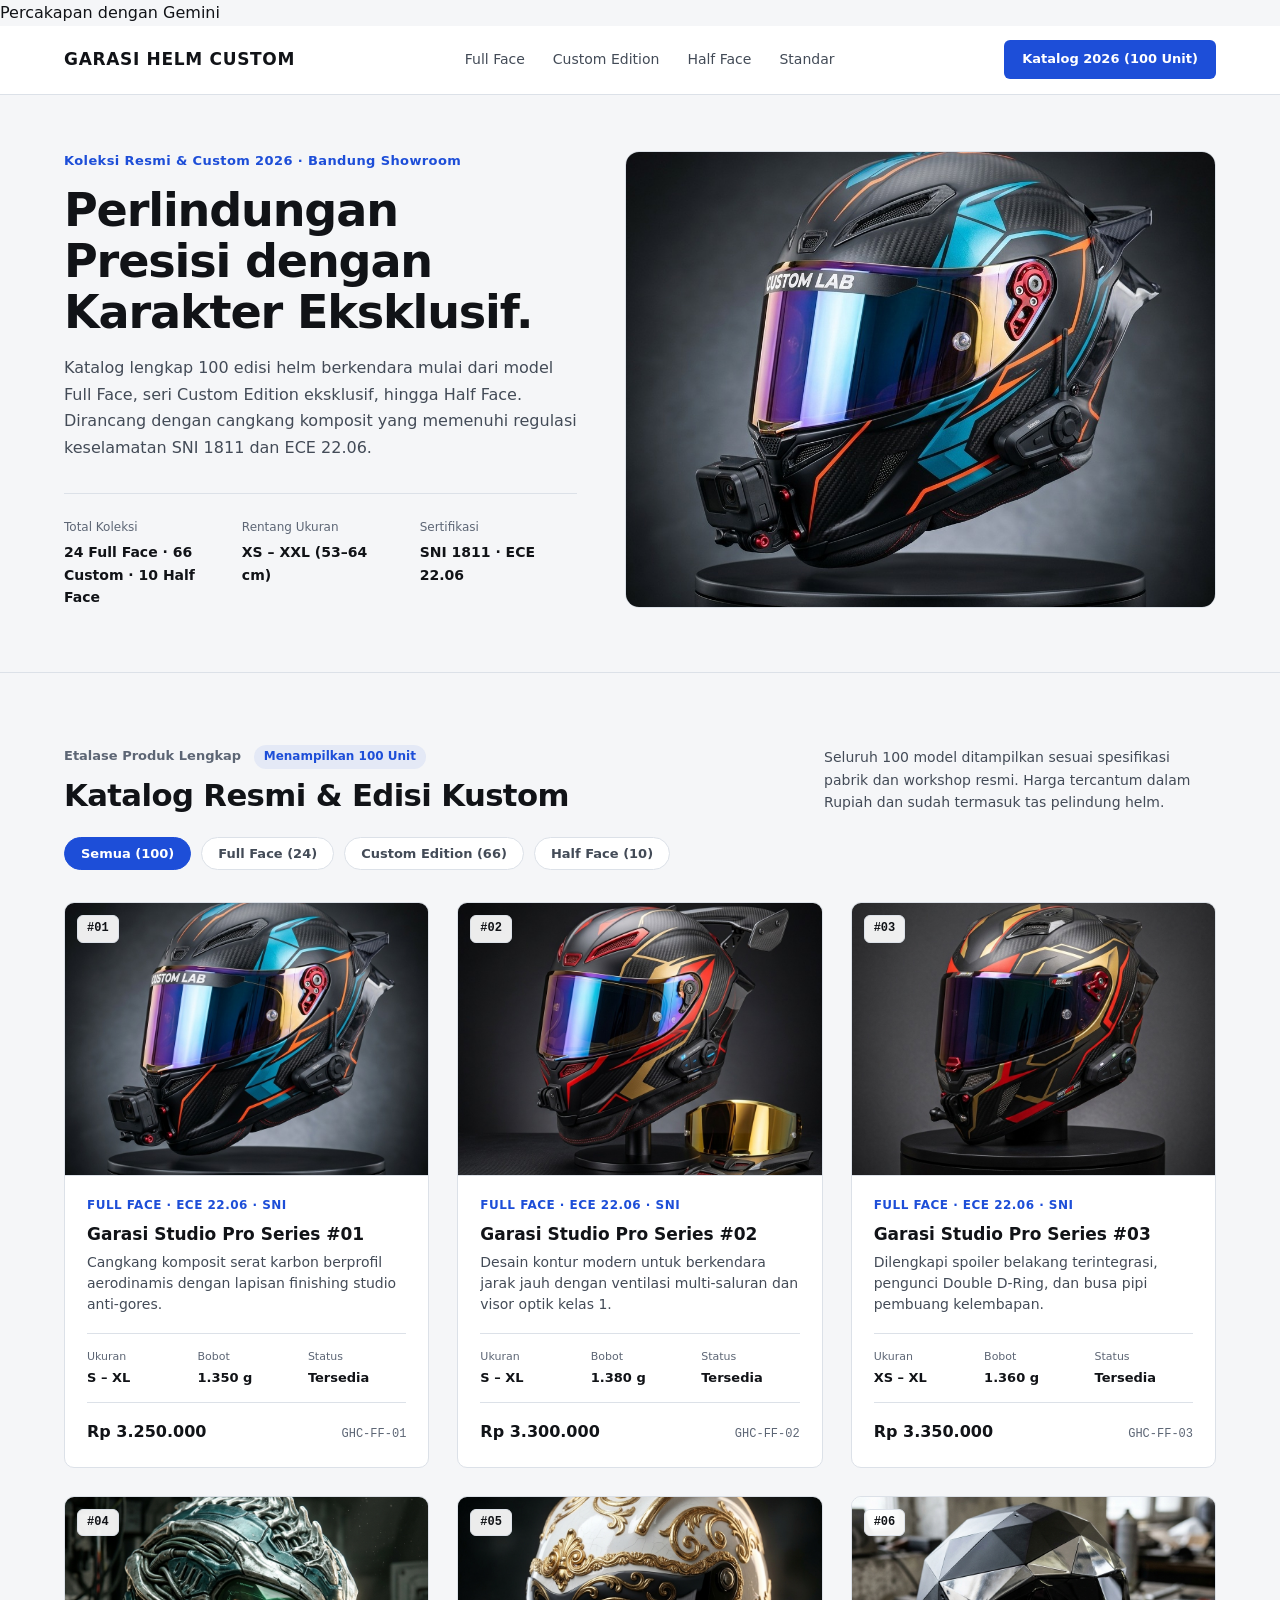
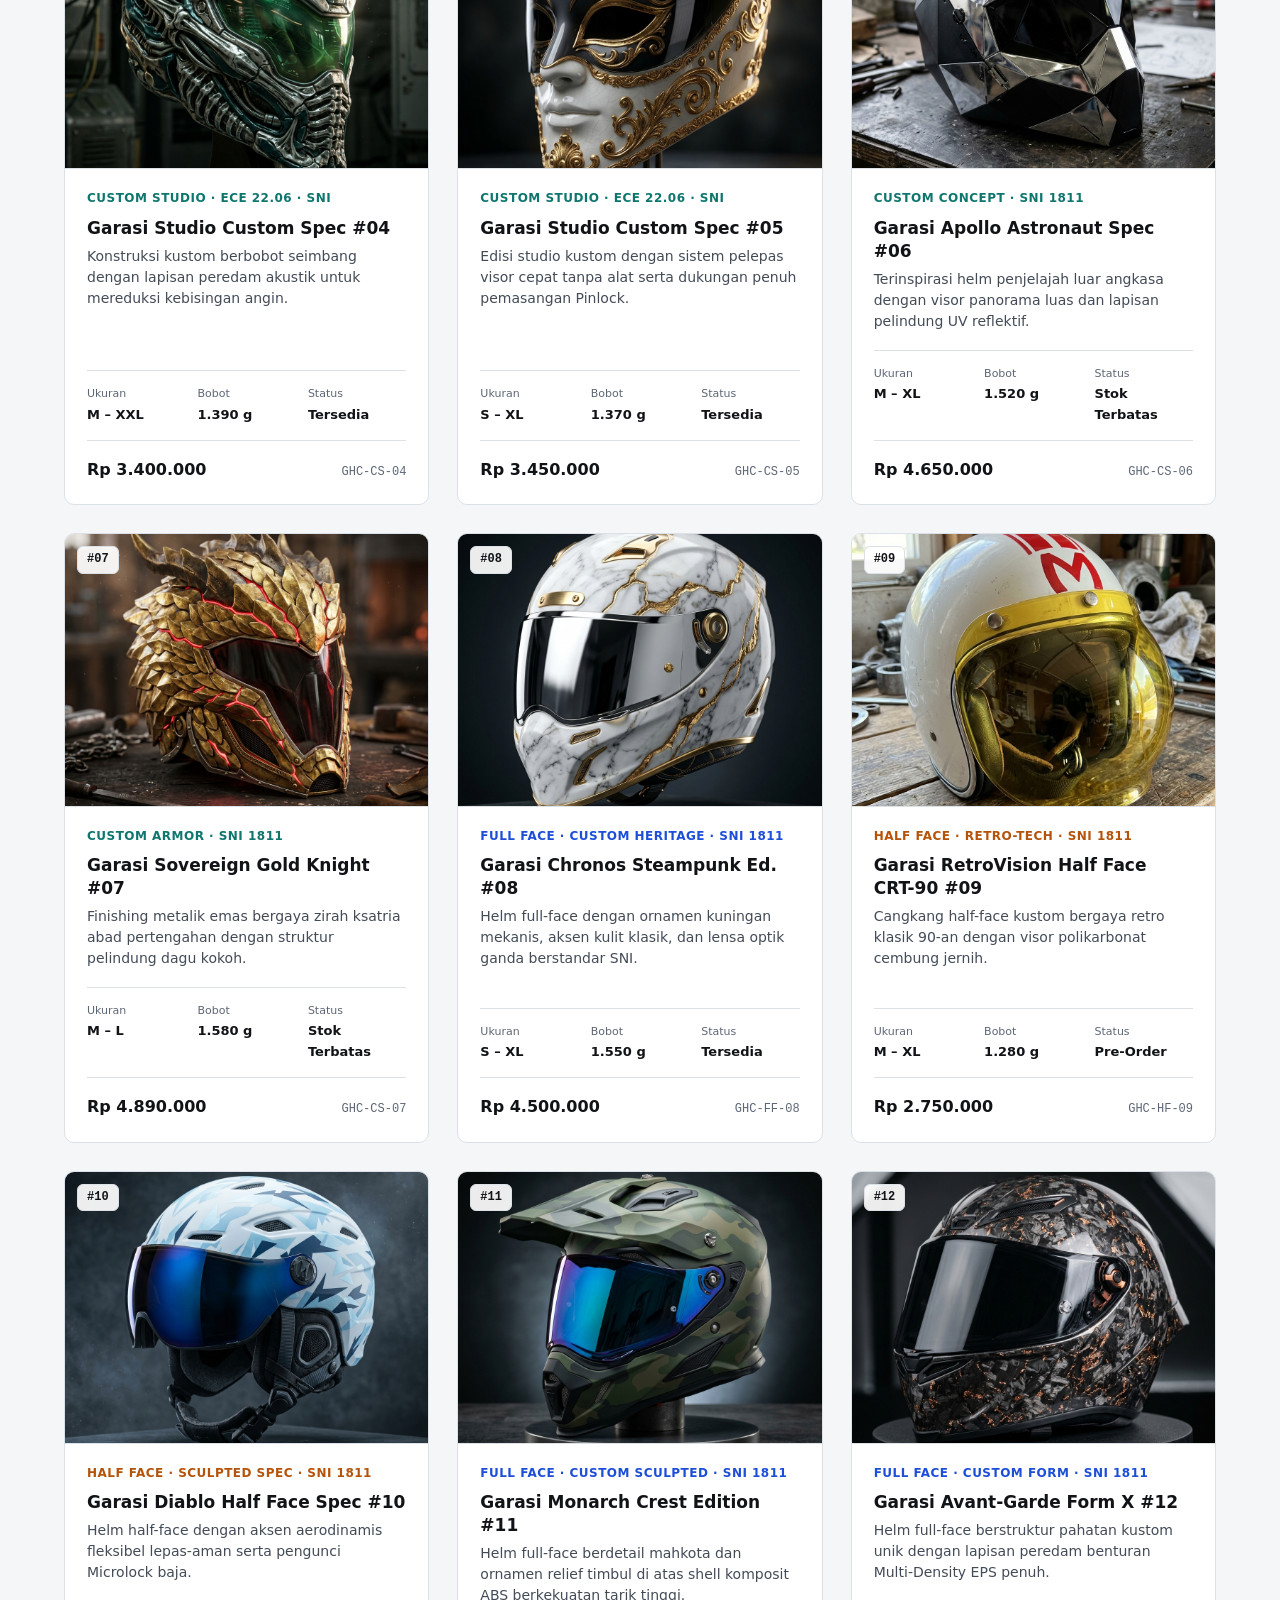
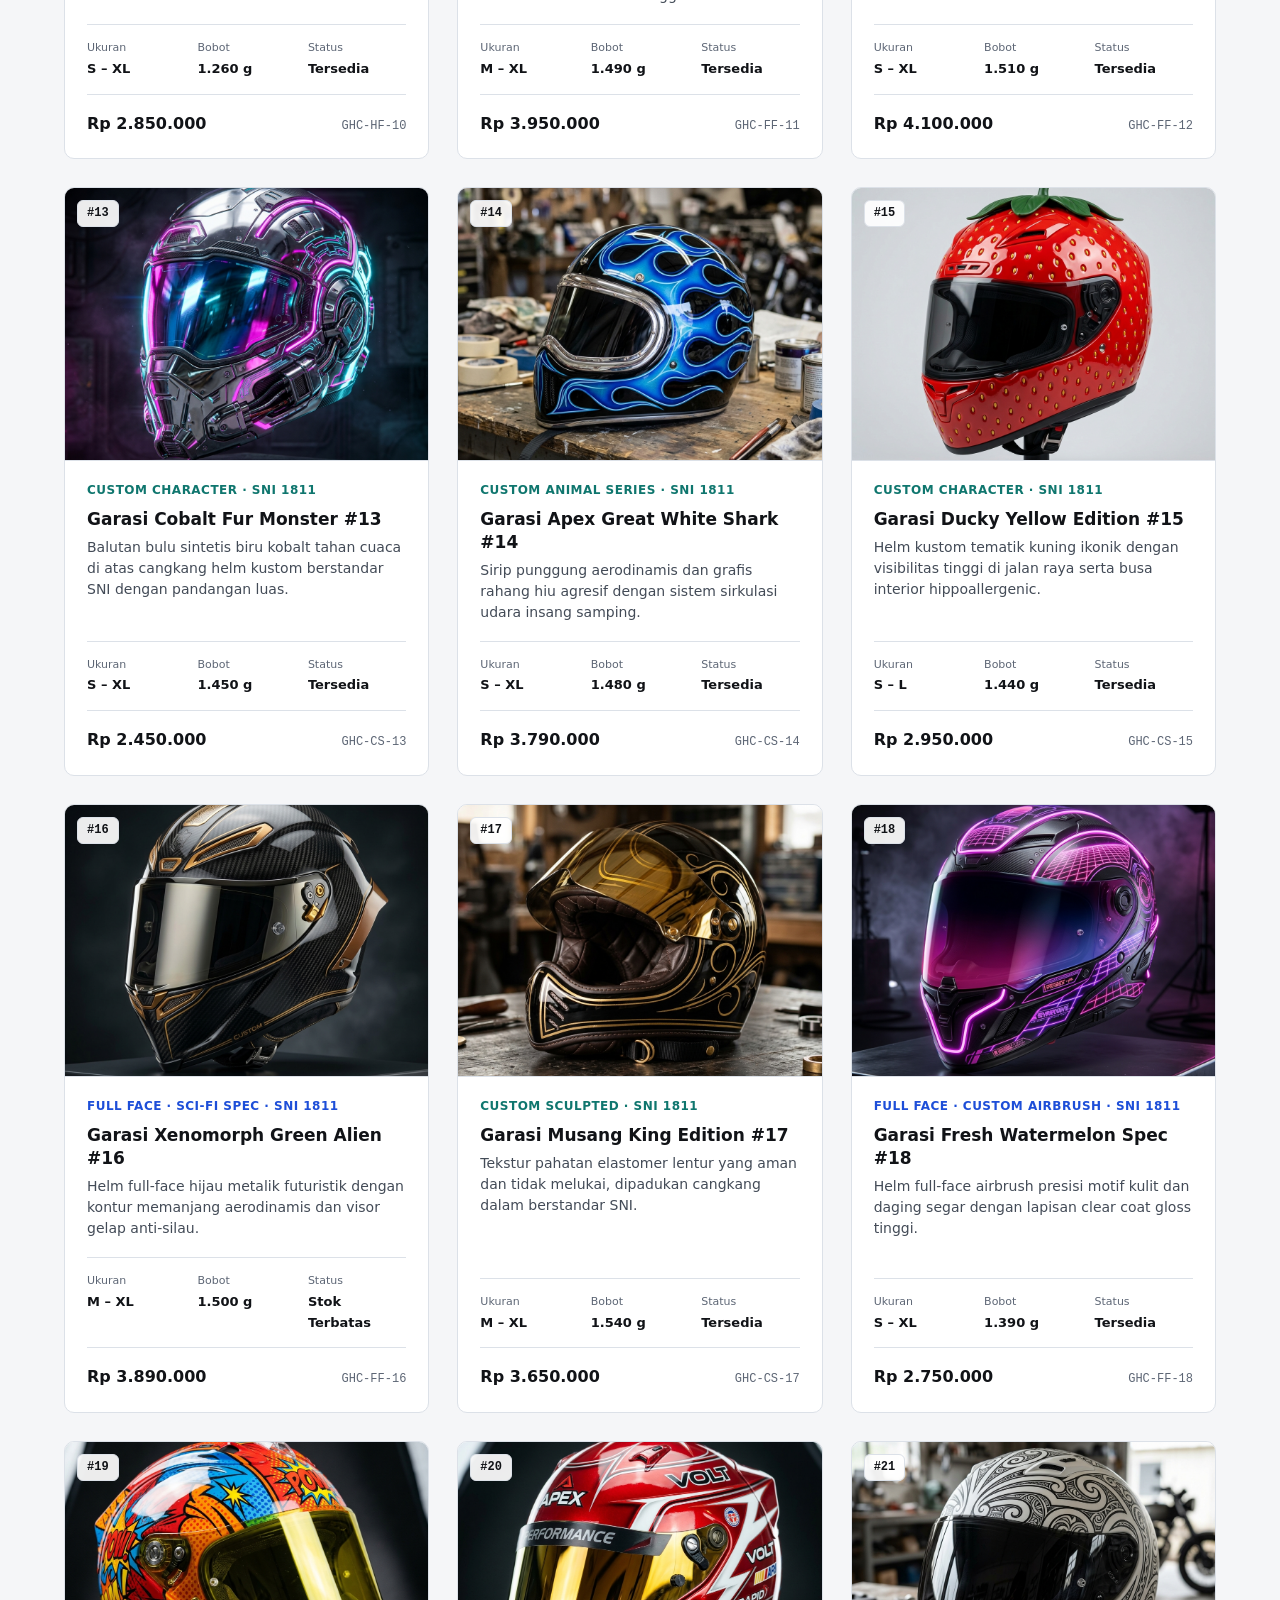
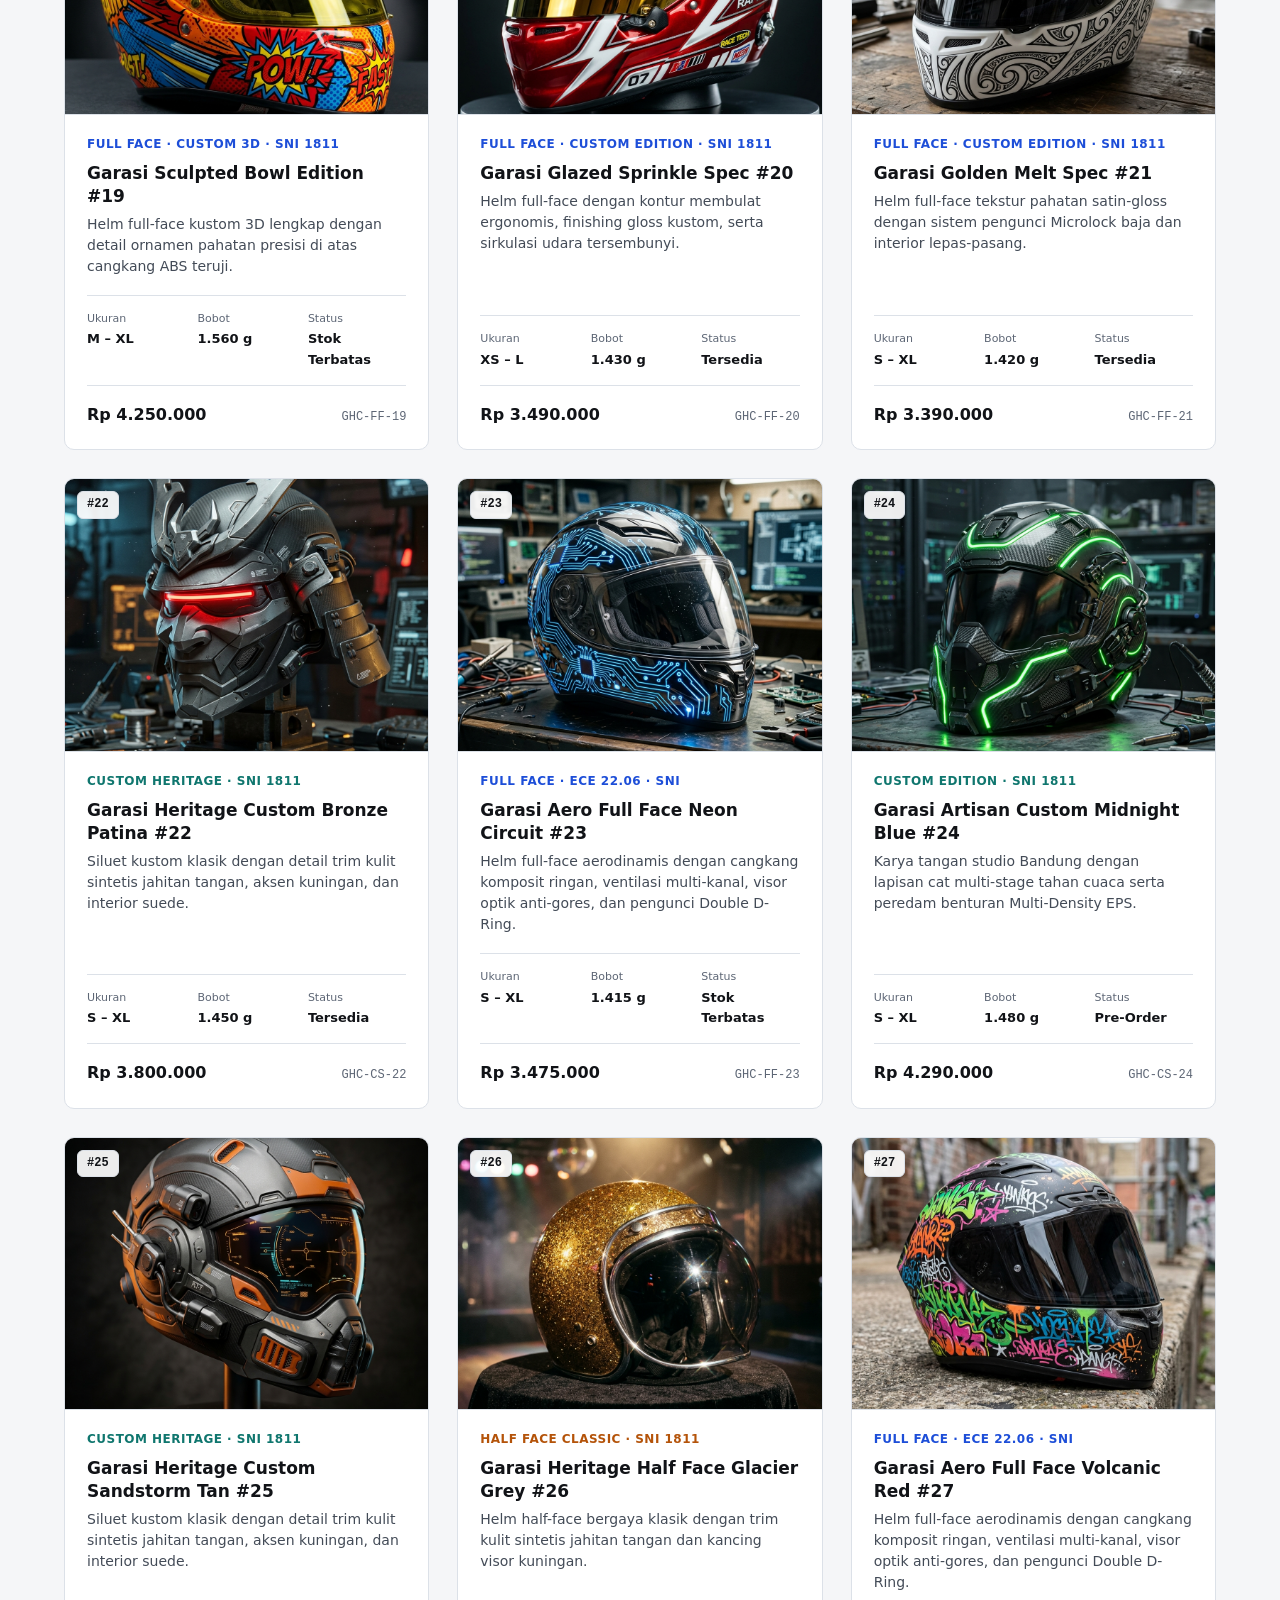
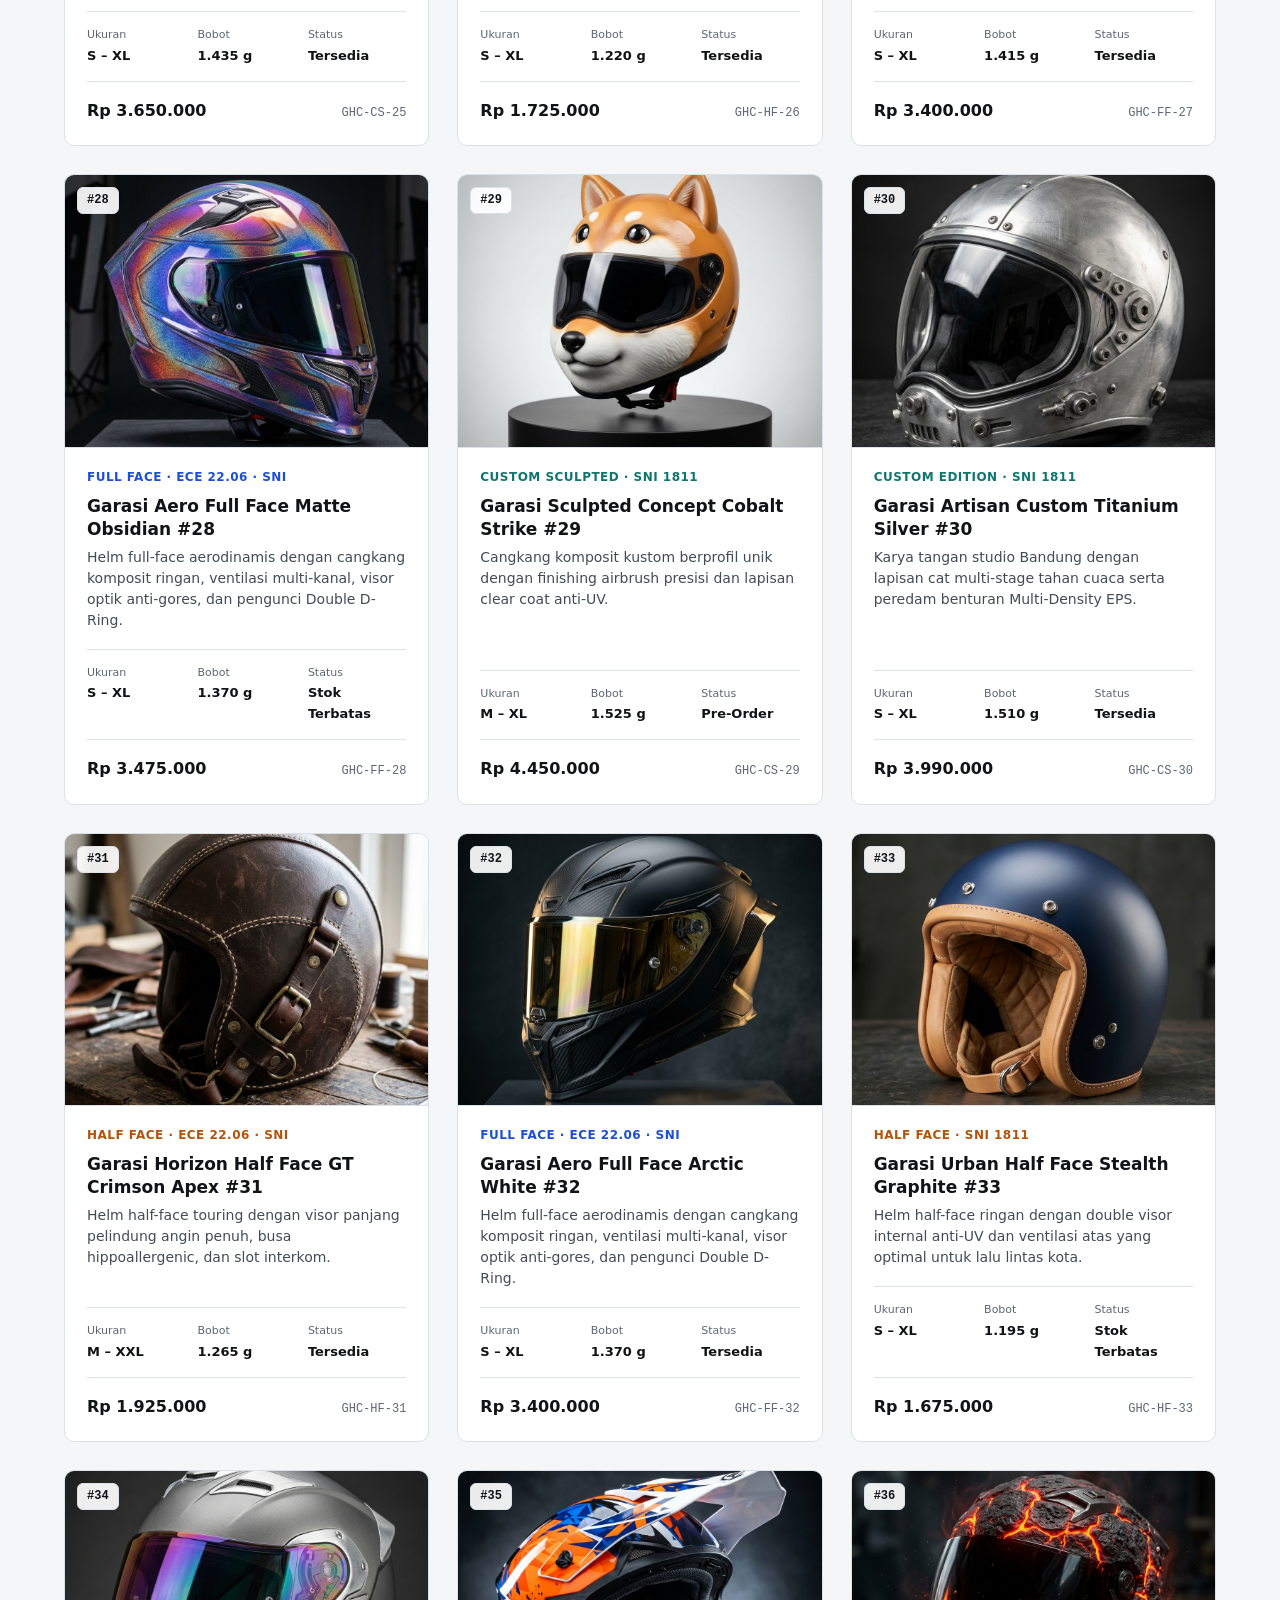
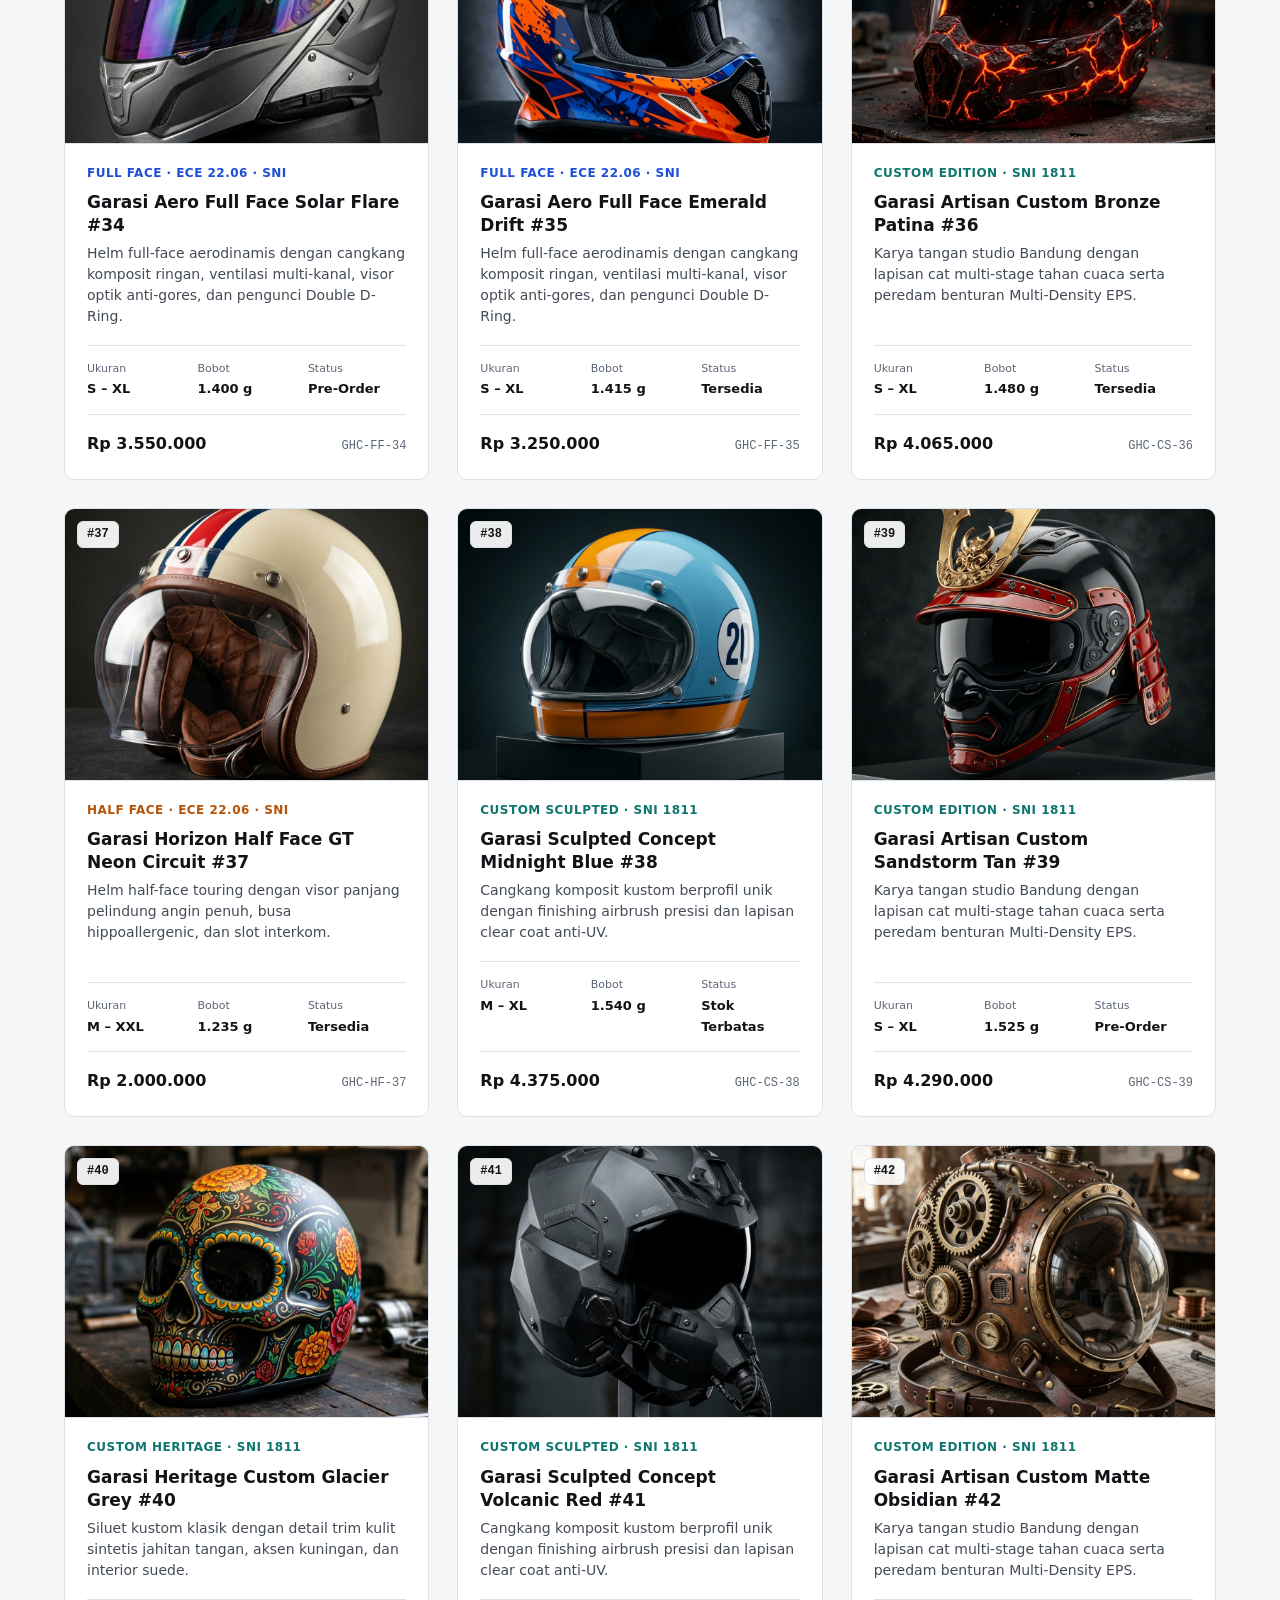
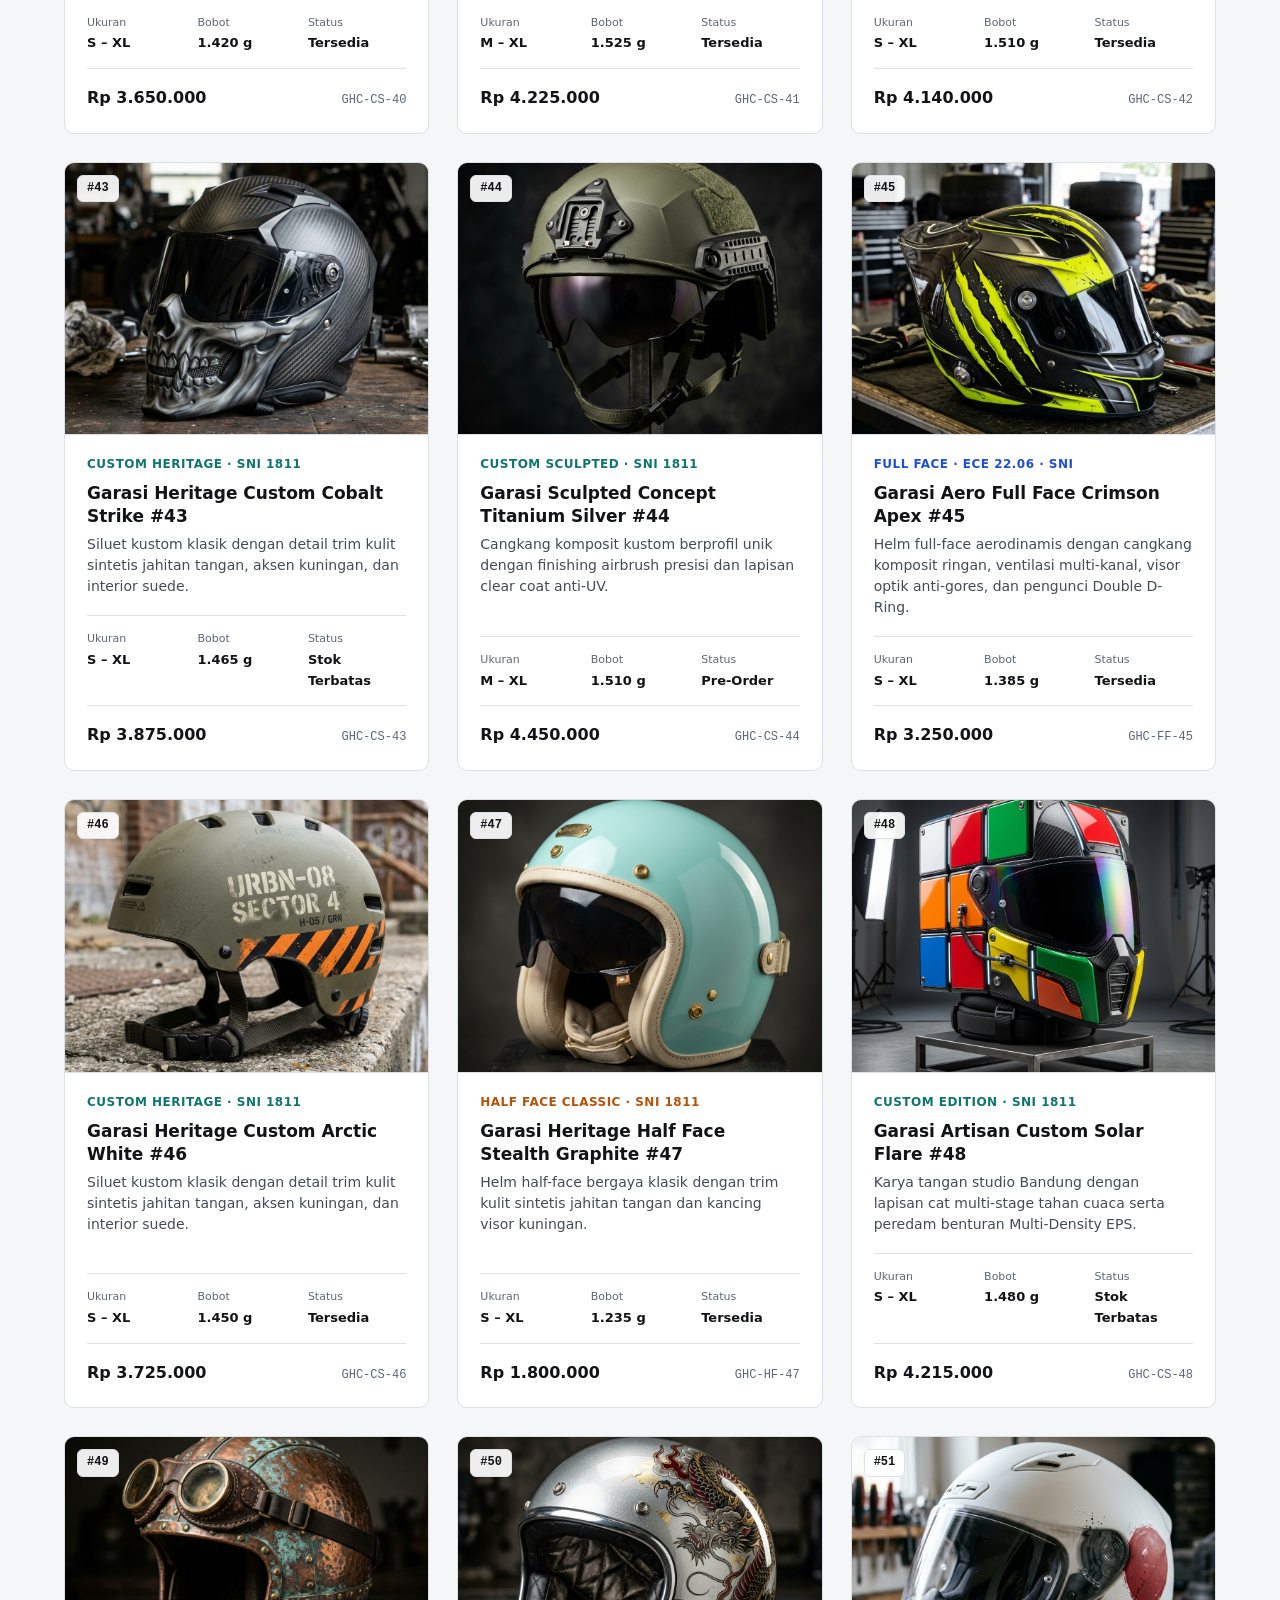
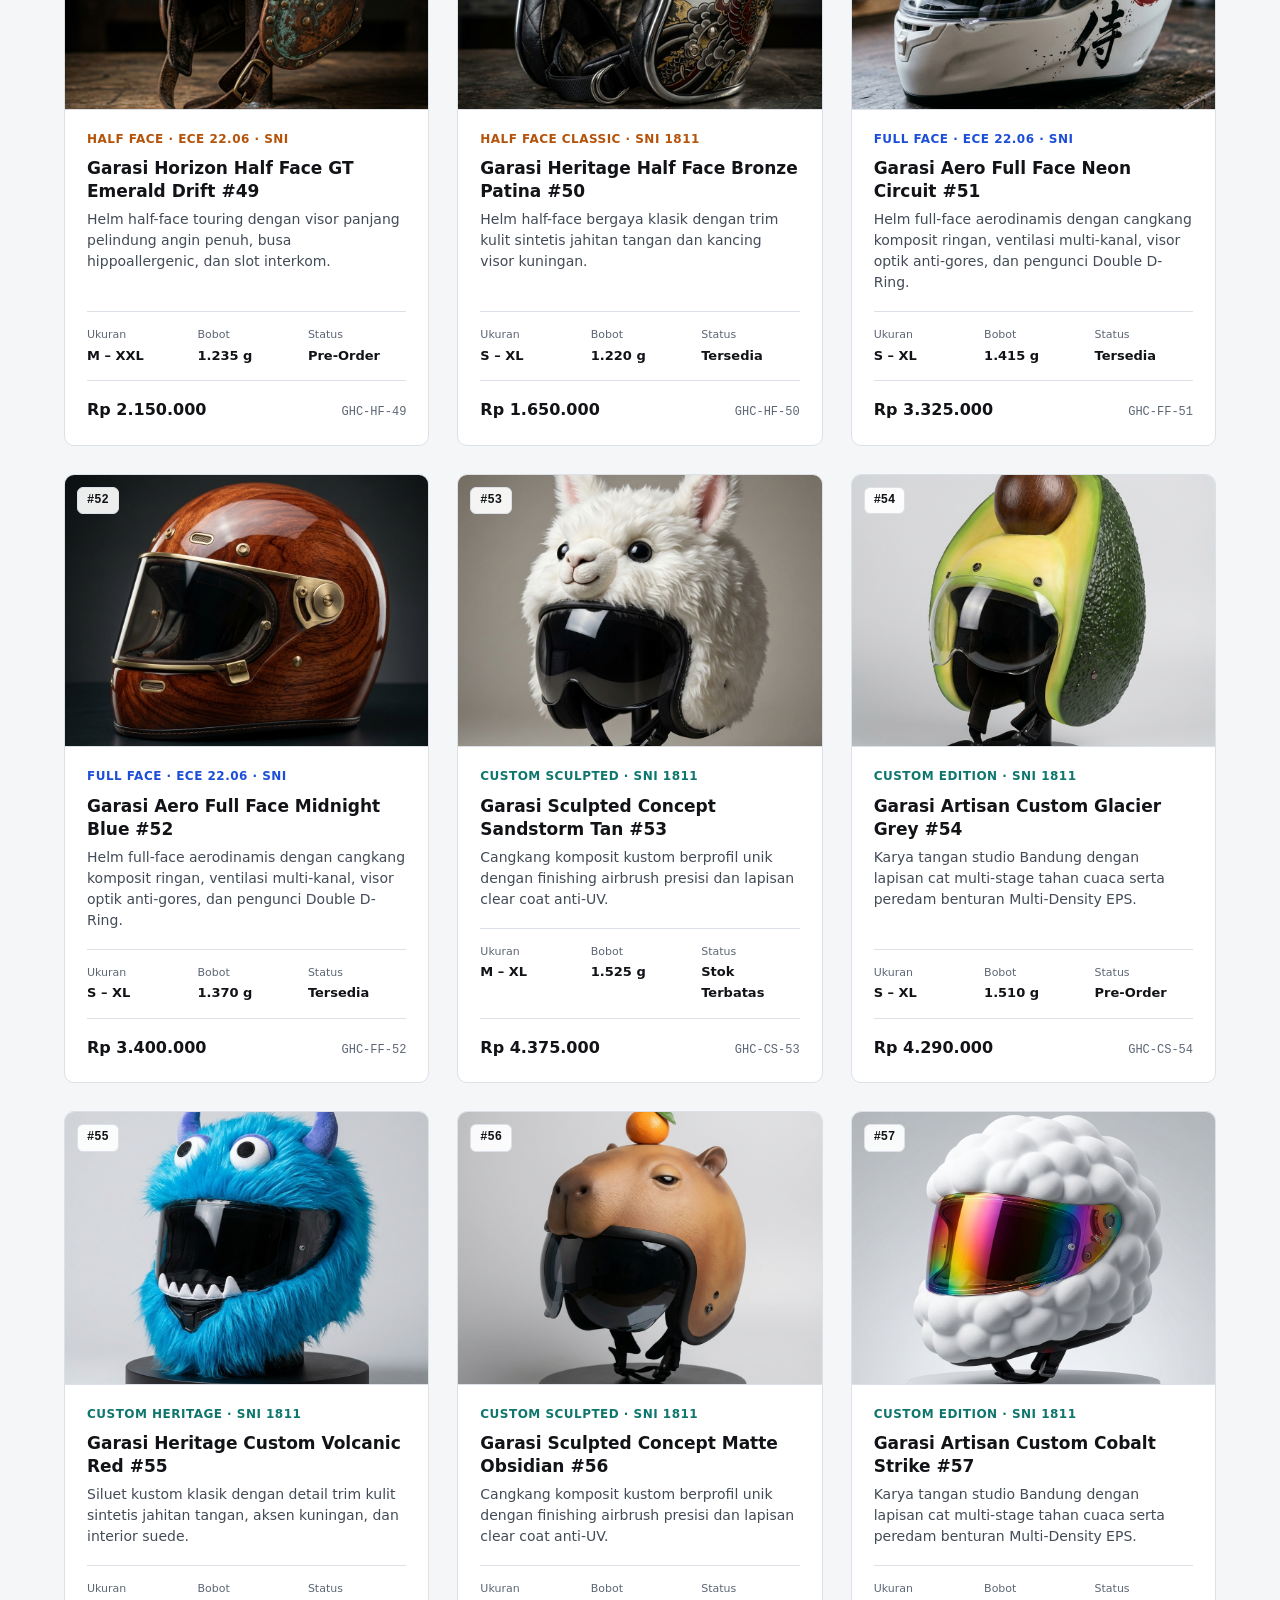
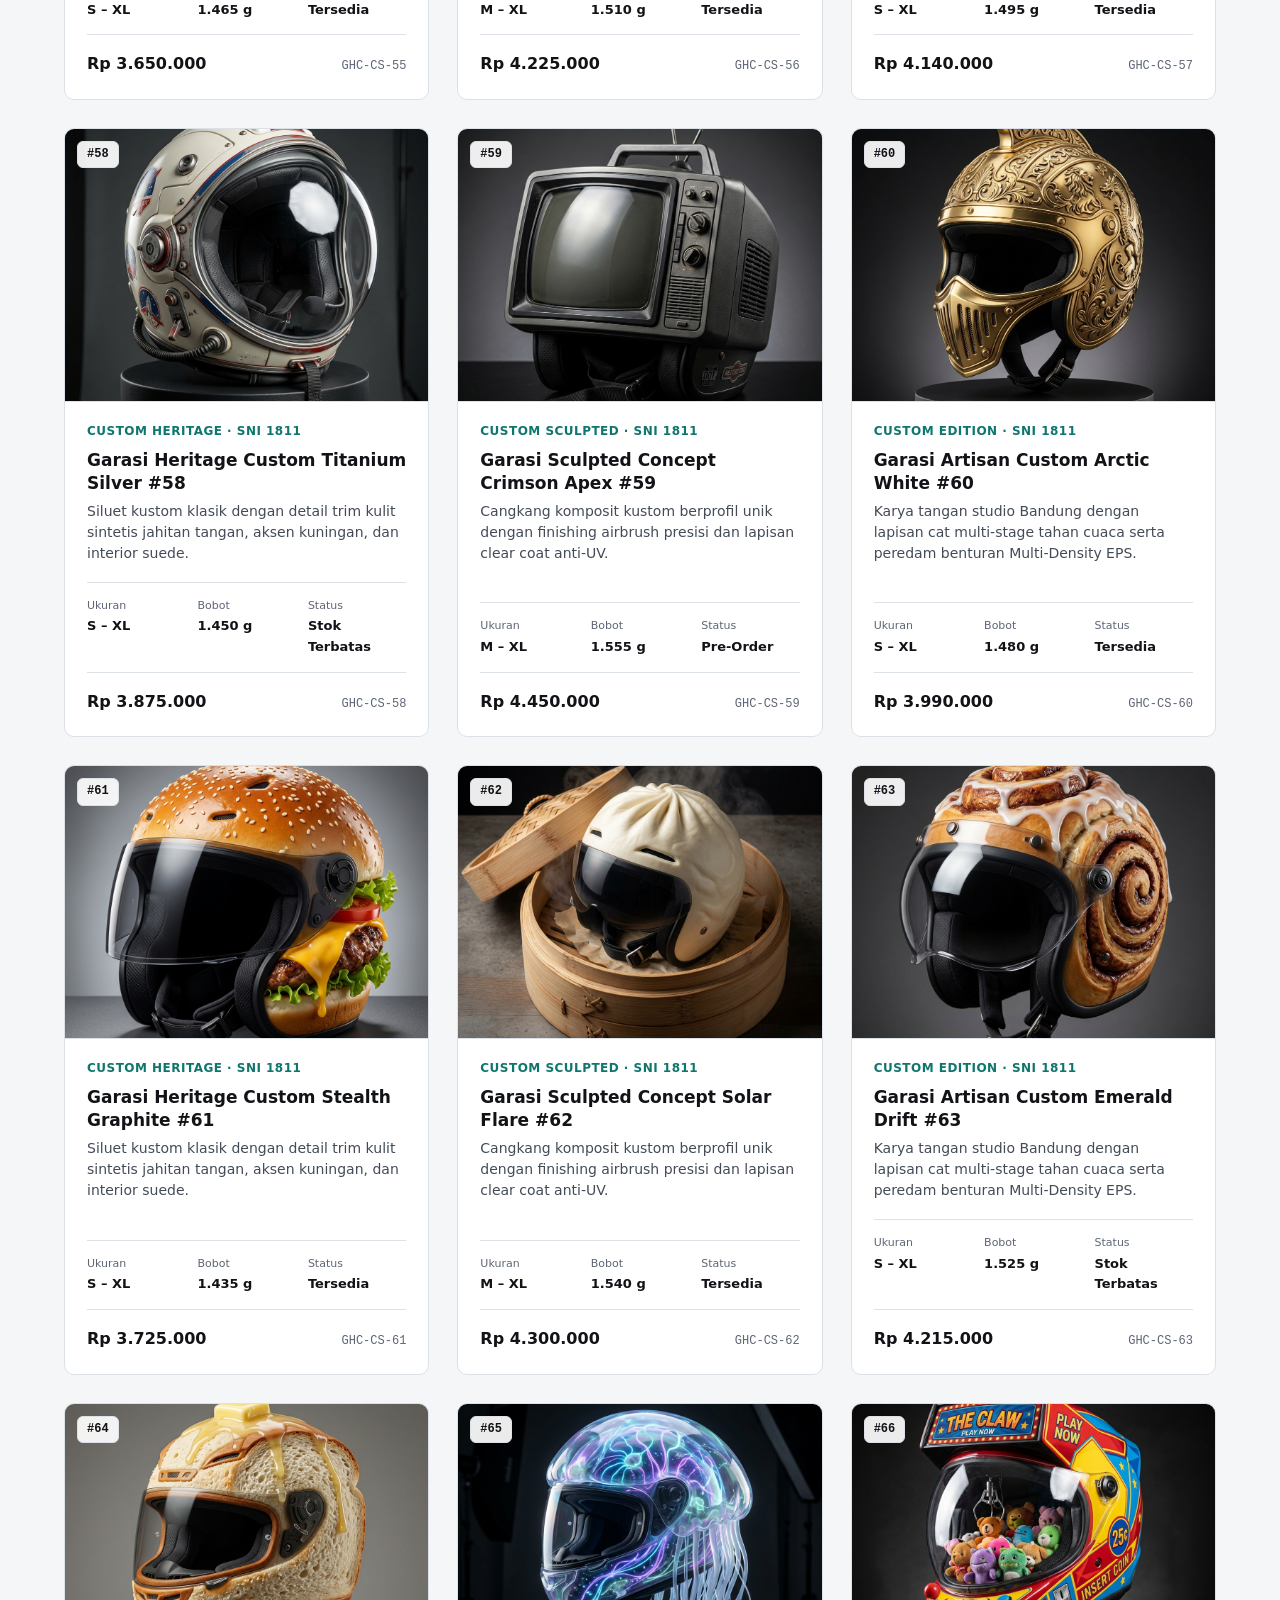
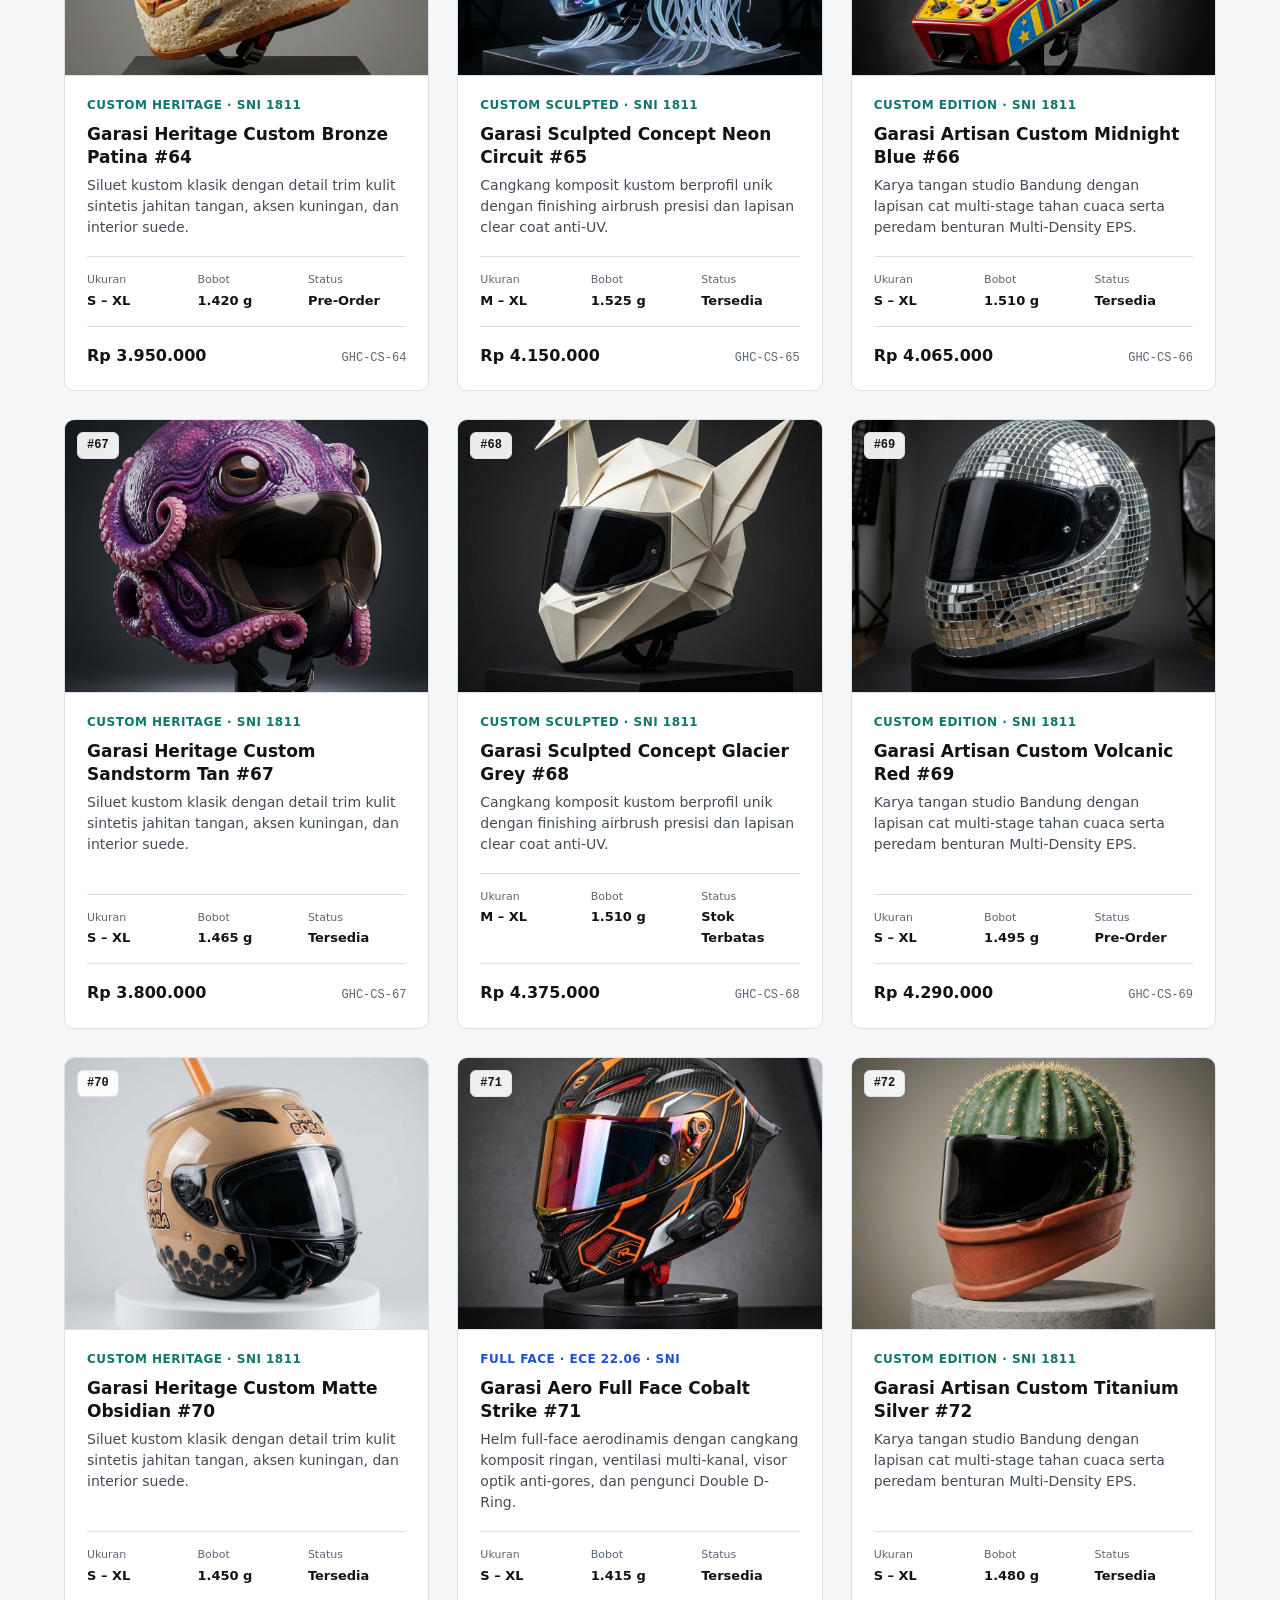
==== commit 7a8b94a7: "Update index.html" ====
--- a/index.html
+++ b/index.html
@@ -1,1211 +1,2298 @@
+
+Percakapan dengan Gemini
 <!doctype html>
+
 <html lang="id">
-  <head>
-    <meta charset="UTF-8" />
-    <meta name="viewport" content="width=device-width, initial-scale=1.0" />
-    <title>Garasi Helm Custom — Katalog Helm Motor Resmi (100 Unit)</title>
-    <meta
-      name="description"
-      content="Webstore tampilan katalog resmi 100 unit helm motor Full Face, Custom Edition, dan Half Face berstandar SNI dan ECE 22.06."
-    />
-    <meta property="og:title" content="Garasi Helm Custom — Katalog Helm Motor Resmi" />
-    <meta
-      property="og:description"
-      content="Webstore tampilan katalog resmi 100 unit helm motor Full Face, Custom Edition, dan Half Face berstandar SNI dan ECE 22.06."
-    />
-    <meta property="og:type" content="website" />
-    <meta name="twitter:card" content="summary_large_image" />
-    <style>
-      :root {
-        --bg-canvas: #f5f6f8;
-        --bg-surface: #ffffff;
-        --bg-studio: #e9ecf1;
-        --bg-subtle: #eef1f5;
-        --ink-primary: #111317;
-        --ink-secondary: #434b57;
-        --ink-muted: #5d6675;
-        --accent-cobalt: #1d4ed8;
-        --accent-cobalt-hover: #1e40af;
-        --border-hairline: #dce1e8;
-        --border-strong: #c6cdd8;
-        --shadow-card: 0 10px 28px -12px rgba(17, 19, 23, 0.12);
-
-        --font-sans: system-ui, -apple-system, "Segoe UI", Roboto, "Helvetica Neue", Arial, sans-serif;
-        --font-mono: "SFMono-Regular", Consolas, "Liberation Mono", Menlo, monospace;
-
-        --radius-sm: 6px;
-        --radius-md: 10px;
-        --radius-lg: 14px;
-        --container-max: 1200px;
-      }
-
-      *,
-      *::before,
-      *::after {
-        box-sizing: border-box;
-      }
-
-      html {
-        scroll-behavior: smooth;
-        font-size: 16px;
-        -webkit-text-size-adjust: 100%;
-      }
-
-      @media (prefers-reduced-motion: reduce) {
-        html {
-          scroll-behavior: auto;
-        }
-      }
-
-      body {
-        margin: 0;
-        background-color: var(--bg-canvas);
-        color: var(--ink-primary);
-        font-family: var(--font-sans);
-        line-height: 1.6;
-        -webkit-font-smoothing: antialiased;
-      }
-
-      img {
-        display: block;
-        max-width: 100%;
-      }
-
-      a {
-        color: inherit;
-        text-decoration: none;
-      }
-
-      a:focus-visible,
-      button:focus-visible {
-        outline: 2px solid var(--accent-cobalt);
-        outline-offset: 3px;
-        border-radius: 3px;
-      }
-
-      .tabular {
-        font-variant-numeric: tabular-nums;
-      }
-
-      .container {
-        width: 100%;
-        max-width: var(--container-max);
-        margin-inline: auto;
-        padding-inline: 24px;
-      }
-
-      .site-header {
-        position: sticky;
-        top: 0;
-        z-index: 20;
-        background-color: rgba(255, 255, 255, 0.94);
-        backdrop-filter: blur(8px);
-        border-bottom: 1px solid var(--border-hairline);
-      }
-
-      .header-inner {
-        display: flex;
-        align-items: center;
-        justify-content: space-between;
-        gap: 32px;
-        min-height: 68px;
-      }
-
-      .brand-wordmark {
-        font-size: 1.0625rem;
-        font-weight: 700;
-        letter-spacing: 0.04em;
-        color: var(--ink-primary);
-        white-space: nowrap;
-        flex-shrink: 0;
-      }
-
-      .site-nav {
-        display: flex;
-        align-items: center;
-        gap: 28px;
-      }
-
-      .nav-link {
-        font-size: 0.875rem;
-        font-weight: 500;
-        color: var(--ink-secondary);
-        white-space: nowrap;
-        flex-shrink: 0;
-        padding-block: 6px;
-        border-bottom: 1.5px solid transparent;
-        transition: color 150ms cubic-bezier(0.16, 1, 0.3, 1),
-          border-color 150ms cubic-bezier(0.16, 1, 0.3, 1);
-      }
-
-      .nav-link:hover {
-        color: var(--ink-primary);
-        border-bottom-color: var(--ink-primary);
-      }
-
-      .header-action {
-        display: flex;
-        align-items: center;
-        flex-shrink: 0;
-      }
-
-      .primary-anchor {
-        display: inline-flex;
-        align-items: center;
-        justify-content: center;
-        padding: 9px 18px;
-        font-size: 0.8125rem;
-        font-weight: 600;
-        color: #ffffff;
-        background-color: var(--accent-cobalt);
-        border-radius: var(--radius-sm);
-        white-space: nowrap;
-        flex-shrink: 0;
-        transition: background-color 150ms cubic-bezier(0.16, 1, 0.3, 1);
-      }
-
-      .primary-anchor:hover {
-        background-color: var(--accent-cobalt-hover);
-      }
-
-      .hero-section {
-        padding-block: 56px 64px;
-        border-bottom: 1px solid var(--border-hairline);
-      }
-
-      .hero-grid {
-        display: grid;
-        grid-template-columns: minmax(0, 1fr) minmax(0, 1.15fr);
-        gap: 48px;
-        align-items: stretch;
-      }
-
-      .hero-content {
-        display: flex;
-        flex-direction: column;
-        justify-content: center;
-      }
-
-      .eyebrow {
-        margin: 0 0 14px;
-        font-size: 0.8125rem;
-        font-weight: 600;
-        letter-spacing: 0.03em;
-        color: var(--accent-cobalt);
-      }
-
-      .hero-title {
-        margin: 0 0 18px;
-        font-size: clamp(2.125rem, 3.6vw, 3.25rem);
-        font-weight: 700;
-        line-height: 1.1;
-        letter-spacing: -0.025em;
-        color: var(--ink-primary);
-        text-wrap: balance;
-      }
-
-      .hero-lead {
-        margin: 0 0 32px;
-        max-width: 54ch;
-        font-size: 1rem;
-        line-height: 1.65;
-        color: var(--ink-secondary);
-      }
-
-      .hero-specs {
-        display: grid;
-        grid-template-columns: repeat(3, minmax(0, 1fr));
-        gap: 20px;
-        padding-top: 24px;
-        border-top: 1px solid var(--border-hairline);
-      }
-
-      .spec-item {
-        display: flex;
-        flex-direction: column;
-        gap: 4px;
-      }
-
-      .spec-label {
-        font-size: 0.75rem;
-        font-weight: 500;
-        color: var(--ink-muted);
-      }
-
-      .spec-value {
-        font-size: 0.875rem;
-        font-weight: 600;
-        color: var(--ink-primary);
-      }
-
-      .hero-media {
-        display: flex;
-      }
-
-      .media-frame {
-        position: relative;
-        width: 100%;
-        background-color: var(--bg-studio);
-        border: 1px solid var(--border-hairline);
-        border-radius: var(--radius-lg);
-        overflow: hidden;
-      }
-
-      .hero-frame {
-        aspect-ratio: 16 / 9;
-        height: 100%;
-        min-height: 340px;
-      }
-
-      .hero-image {
-        width: 100%;
-        height: 100%;
-        object-fit: cover;
-      }
-
-      .catalog-section {
-        padding-block: 72px;
-        scroll-margin-top: 68px;
-      }
-
-      .section-header {
-        display: flex;
-        align-items: flex-end;
-        justify-content: space-between;
-        gap: 32px;
-        margin-bottom: 24px;
-      }
-
-      .section-kicker {
-        margin: 0 0 8px;
-        font-size: 0.8125rem;
-        font-weight: 600;
-        color: var(--ink-muted);
-      }
-
-      .count-badge {
-        display: inline-block;
-        margin-left: 8px;
-        padding: 2px 10px;
-        font-size: 0.75rem;
-        font-weight: 600;
-        color: var(--accent-cobalt);
-        background-color: rgba(29, 78, 216, 0.08);
-        border-radius: 999px;
-      }
-
-      .section-title {
-        margin: 0;
-        font-size: clamp(1.5rem, 2.4vw, 2rem);
-        font-weight: 700;
-        letter-spacing: -0.02em;
-        line-height: 1.2;
-        color: var(--ink-primary);
-        text-wrap: balance;
-      }
-
-      .section-note {
-        margin: 0;
-        max-width: 44ch;
-        font-size: 0.875rem;
-        color: var(--ink-secondary);
-      }
-
-      .filter-bar {
-        display: flex;
-        flex-wrap: wrap;
-        gap: 10px;
-        margin-bottom: 32px;
-      }
-
-      .filter-btn {
-        appearance: none;
-        border: 1px solid var(--border-hairline);
-        background-color: var(--bg-surface);
-        color: var(--ink-secondary);
-        font-family: var(--font-sans);
-        font-size: 0.8125rem;
-        font-weight: 600;
-        padding: 8px 16px;
-        border-radius: 999px;
-        cursor: pointer;
-        transition: all 150ms cubic-bezier(0.16, 1, 0.3, 1);
-      }
-
-      .filter-btn:hover {
-        border-color: var(--border-strong);
-        color: var(--ink-primary);
-      }
-
-      .filter-btn.is-active {
-        background-color: var(--accent-cobalt);
-        border-color: var(--accent-cobalt);
-        color: #ffffff;
-      }
-
-      .catalog-grid {
-        display: grid;
-        grid-template-columns: repeat(3, minmax(0, 1fr));
-        gap: 28px;
-      }
-
-      .helmet-card {
-        display: flex;
-        flex-direction: column;
-        background-color: var(--bg-surface);
-        border: 1px solid var(--border-hairline);
-        border-radius: var(--radius-md);
-        overflow: hidden;
-        scroll-margin-top: 96px;
-        transition: transform 180ms cubic-bezier(0.16, 1, 0.3, 1),
-          box-shadow 180ms cubic-bezier(0.16, 1, 0.3, 1);
-      }
-
-      .helmet-card:hover {
-        transform: translateY(-2px);
-        box-shadow: var(--shadow-card);
-      }
-
-      .card-media {
-        position: relative;
-        aspect-ratio: 4 / 3;
-        background-color: var(--bg-studio);
-        border-bottom: 1px solid var(--border-hairline);
-        overflow: hidden;
-        border-radius: 0;
-        border-top: 0;
-        border-inline: 0;
-      }
-
-      .unit-pill {
-        position: absolute;
-        top: 12px;
-        left: 12px;
-        z-index: 2;
-        padding: 3px 9px;
-        font-family: var(--font-mono);
-        font-size: 0.75rem;
-        font-weight: 600;
-        color: var(--ink-primary);
-        background-color: rgba(255, 255, 255, 0.92);
-        border: 1px solid var(--border-hairline);
-        border-radius: var(--radius-sm);
-      }
-
-      .card-image {
-        width: 100%;
-        height: 100%;
-        object-fit: cover;
-        transition: transform 240ms cubic-bezier(0.16, 1, 0.3, 1);
-      }
-
-      .helmet-card:hover .card-image {
-        transform: scale(1.02);
-      }
-
-      .card-body {
-        display: flex;
-        flex-direction: column;
-        flex: 1 1 auto;
-        padding: 20px 22px 22px;
-      }
-
-      .card-meta {
-        margin: 0 0 8px;
-        font-size: 0.75rem;
-        font-weight: 600;
-        letter-spacing: 0.04em;
-        text-transform: uppercase;
-        color: var(--ink-muted);
-      }
-
-      .card-meta.is-fullface {
-        color: var(--accent-cobalt);
-      }
-
-      .card-meta.is-custom {
-        color: #0f766e;
-      }
-
-      .card-meta.is-halfface {
-        color: #b45309;
-      }
-
-      .card-title {
-        margin: 0 0 6px;
-        font-size: 1.0625rem;
-        font-weight: 600;
-        line-height: 1.35;
-        color: var(--ink-primary);
-      }
-
-      .card-summary {
-        margin: 0 0 18px;
-        font-size: 0.875rem;
-        line-height: 1.5;
-        color: var(--ink-secondary);
-      }
-
-      .card-specs-row {
-        display: grid;
-        grid-template-columns: repeat(3, minmax(0, 1fr));
-        gap: 12px;
-        padding-block: 14px;
-        margin-top: auto;
-        border-top: 1px solid var(--border-hairline);
-        border-bottom: 1px solid var(--border-hairline);
-      }
-
-      .card-spec-cell {
-        display: flex;
-        flex-direction: column;
-        gap: 2px;
-      }
-
-      .card-spec-key {
-        font-size: 0.6875rem;
-        color: var(--ink-muted);
-      }
-
-      .card-spec-val {
-        font-size: 0.8125rem;
-        font-weight: 600;
-        color: var(--ink-primary);
-      }
-
-      .card-footer-row {
-        display: flex;
-        align-items: baseline;
-        justify-content: space-between;
-        gap: 12px;
-        padding-top: 16px;
-      }
-
-      .card-price {
-        font-size: 1rem;
-        font-weight: 700;
-        color: var(--ink-primary);
-        font-variant-numeric: tabular-nums;
-      }
-
-      .card-sku {
-        font-family: var(--font-mono);
-        font-size: 0.75rem;
-        color: var(--ink-muted);
-      }
-
-      .standards-section {
-        padding-block: 72px;
-        background-color: var(--bg-surface);
-        border-top: 1px solid var(--border-hairline);
-        border-bottom: 1px solid var(--border-hairline);
-        scroll-margin-top: 68px;
-      }
-
-      .standards-layout {
-        display: grid;
-        grid-template-columns: minmax(0, 1.05fr) minmax(0, 0.95fr);
-        gap: 56px;
-        align-items: start;
-      }
-
-      .standards-intro {
-        margin: 14px 0 32px;
-        max-width: 56ch;
-        font-size: 0.9375rem;
-        color: var(--ink-secondary);
-      }
-
-      .pillar-list {
-        display: flex;
-        flex-direction: column;
-      }
-
-      .pillar-item {
-        padding-block: 20px;
-        border-top: 1px solid var(--border-hairline);
-      }
-
-      .pillar-item:last-child {
-        border-bottom: 1px solid var(--border-hairline);
-      }
-
-      .pillar-title {
-        margin: 0 0 6px;
-        font-size: 1rem;
-        font-weight: 600;
-        color: var(--ink-primary);
-      }
-
-      .pillar-desc {
-        margin: 0;
-        font-size: 0.875rem;
-        color: var(--ink-secondary);
-      }
-
-      .sizing-panel {
-        background-color: var(--bg-canvas);
-        border: 1px solid var(--border-hairline);
-        border-radius: var(--radius-md);
-        padding: 28px;
-      }
-
-      .sizing-title {
-        margin: 0 0 6px;
-        font-size: 1.125rem;
-        font-weight: 600;
-        color: var(--ink-primary);
-      }
-
-      .sizing-subtitle {
-        margin: 0 0 20px;
-        font-size: 0.875rem;
-        color: var(--ink-secondary);
-      }
-
-      .sizing-table {
-        width: 100%;
-        border-collapse: collapse;
-        font-size: 0.875rem;
-      }
-
-      .sizing-table th {
-        padding: 10px 8px;
-        text-align: left;
-        font-size: 0.75rem;
-        font-weight: 600;
-        color: var(--ink-muted);
-        border-bottom: 1px solid var(--border-strong);
-      }
-
-      .sizing-table td {
-        padding: 11px 8px;
-        color: var(--ink-secondary);
-        border-bottom: 1px solid var(--border-hairline);
-      }
-
-      .sizing-table tbody tr:last-child td {
-        border-bottom: none;
-      }
-
-      .size-code {
-        font-weight: 700;
-        color: var(--ink-primary) !important;
-      }
-
-      .site-footer {
-        padding-block: 48px 32px;
-        background-color: var(--bg-canvas);
-      }
-
-      .footer-inner {
-        display: grid;
-        grid-template-columns: 1.4fr 1fr 1fr;
-        gap: 40px;
-        padding-bottom: 36px;
-        border-bottom: 1px solid var(--border-hairline);
-      }
-
-      .footer-wordmark {
-        display: block;
-        margin-bottom: 10px;
-        font-size: 1rem;
-        font-weight: 700;
-        letter-spacing: 0.04em;
-        color: var(--ink-primary);
-      }
-
-      .footer-copy {
-        margin: 0;
-        max-width: 38ch;
-        font-size: 0.875rem;
-        color: var(--ink-secondary);
-      }
-
-      .footer-heading {
-        display: block;
-        margin-bottom: 10px;
-        font-size: 0.8125rem;
-        font-weight: 600;
-        color: var(--ink-primary);
-      }
-
-      .footer-info p {
-        margin: 0 0 6px;
-        font-size: 0.875rem;
-        color: var(--ink-secondary);
-      }
-
-      .footer-links {
-        display: flex;
-        flex-direction: column;
-        gap: 6px;
-        font-size: 0.875rem;
-        color: var(--ink-secondary);
-      }
-
-      .footer-links a:hover {
-        color: var(--accent-cobalt);
-      }
-
-      .footer-bottom {
-        display: flex;
-        align-items: center;
-        justify-content: space-between;
-        gap: 16px;
-        padding-top: 22px;
-        font-size: 0.8125rem;
-        color: var(--ink-muted);
-      }
-
-      @media (max-width: 1024px) {
-        .hero-grid {
-          grid-template-columns: 1fr;
-          gap: 32px;
-        }
-
-        .hero-frame {
-          min-height: 0;
-        }
-
-        .catalog-grid {
-          grid-template-columns: repeat(2, minmax(0, 1fr));
-        }
-
-        .standards-layout {
-          grid-template-columns: 1fr;
-          gap: 40px;
-        }
-      }
-
-      @media (max-width: 720px) {
-        .header-inner {
-          gap: 16px;
-          min-height: 60px;
-        }
-
-        .site-nav {
-          display: none;
-        }
-
-        .hero-section {
-          padding-block: 36px 44px;
-        }
-
-        .hero-specs {
-          grid-template-columns: 1fr;
-          gap: 14px;
-        }
-
-        .section-header {
-          flex-direction: column;
-          align-items: flex-start;
-          gap: 12px;
-        }
-
-        .catalog-grid {
-          grid-template-columns: 1fr;
-        }
-
-        .footer-inner {
-          grid-template-columns: 1fr;
-          gap: 28px;
-        }
-
-        .footer-bottom {
-          flex-direction: column;
-          align-items: flex-start;
-        }
-      }
-
-      @media (prefers-reduced-motion: reduce) {
-        .helmet-card,
-        .card-image,
-        .nav-link,
-        .primary-anchor,
-        .filter-btn {
-          transition: none;
-        }
-      }
-    </style>
-  </head>
-  <body>
-    <header class="site-header">
-      <div class="container header-inner">
-        <a href="#top" class="brand-wordmark">GARASI HELM CUSTOM</a>
-
-        <nav class="site-nav" aria-label="Kategori Katalog">
-          <a href="#katalog" class="nav-link" data-cat-link="full-face">Full Face</a>
-          <a href="#katalog" class="nav-link" data-cat-link="custom-edition">Custom Edition</a>
-          <a href="#katalog" class="nav-link" data-cat-link="half-face">Half Face</a>
-          <a href="#standar" class="nav-link">Standar</a>
-        </nav>
-
-        <div class="header-action">
-          <a href="transaksi.html" class="nav-link" style="margin-right: 18px;" id="header-cart-link">Keranjang (<span id="header-cart-count" class="tabular">0</span>)</a>
-          <a href="#katalog" class="primary-anchor" data-cat-link="all">Katalog 2026 (100 Unit)</a>
-        </div>
-      </div>
-    </header>
-
-    <main id="top">
-      <section class="hero-section">
-        <div class="container hero-grid">
-          <div class="hero-content">
-            <p class="eyebrow">Koleksi Resmi & Custom 2026 · Bandung Showroom</p>
-            <h1 class="hero-title">Perlindungan Presisi dengan Karakter Eksklusif.</h1>
-            <p class="hero-lead">
-              Katalog lengkap 100 edisi helm berkendara mulai dari model Full Face, seri Custom Edition eksklusif, hingga Half Face. Dirancang dengan cangkang komposit yang memenuhi regulasi keselamatan SNI 1811 dan ECE 22.06.
-            </p>
-
-            <div class="hero-specs" aria-label="Ringkasan Spesifikasi Koleksi">
-              <div class="spec-item">
-                <span class="spec-label">Total Koleksi</span>
-                <span class="spec-value tabular">24 Full Face · 66 Custom · 10 Half Face</span>
-              </div>
-              <div class="spec-item">
-                <span class="spec-label">Rentang Ukuran</span>
-                <span class="spec-value tabular">XS – XXL (53–64 cm)</span>
-              </div>
-              <div class="spec-item">
-                <span class="spec-label">Sertifikasi</span>
-                <span class="spec-value">SNI 1811 · ECE 22.06</span>
-              </div>
-            </div>
-          </div>
-
-          <div class="hero-media">
-            <div class="media-frame hero-frame">
-              <img
-                src="gambar/1.jpg"
-                alt="Helm Custom Studio Garasi Helm Custom Showcase"
-                class="hero-image"
-                onerror="handleImgError(this, 1)"
-              />
-            </div>
-          </div>
-        </div>
-      </section>
-
-      <section id="katalog" class="catalog-section" aria-labelledby="catalog-heading">
-        <div class="container">
-          <div class="section-header">
-            <div>
-              <p class="section-kicker">
-                01. Etalase Produk Lengkap
-                <span id="total-rendered-badge" class="count-badge tabular">Menampilkan 100 Unit</span>
-              </p>
-              <h2 id="catalog-heading" class="section-title">Katalog Resmi & Edisi Kustom</h2>
-            </div>
-            <p class="section-note">
-              Seluruh 100 model ditampilkan sesuai spesifikasi pabrik dan workshop resmi. Harga tercantum dalam Rupiah dan sudah termasuk tas pelindung helm.
-            </p>
-          </div>
-
-          <div class="filter-bar" role="tablist" aria-label="Filter Kategori Helm">
-            <button type="button" class="filter-btn is-active" data-filter="all">Semua (100)</button>
-            <button type="button" class="filter-btn" data-filter="full-face">Full Face (24)</button>
-            <button type="button" class="filter-btn" data-filter="custom-edition">Custom Edition (66)</button>
-            <button type="button" class="filter-btn" data-filter="half-face">Half Face (10)</button>
-          </div>
-
-          <div id="catalog-grid" class="catalog-grid">
-            <!-- Seluruh 100 item di-render ke dalam grid ini -->
-          </div>
-        </div>
-      </section>
-
-      <section id="standar" class="standards-section" aria-labelledby="standards-heading">
-        <div class="container standards-layout">
-          <div class="standards-pillars">
-            <p class="section-kicker">02. Standar & Konstruksi</p>
-            <h2 id="standards-heading" class="section-title">Spesifikasi Teknis & Keselamatan</h2>
-            <p class="standards-intro">
-              Setiap unit—baik edisi studio maupun kustom—melewati pengujian benturan multi-titik, ketahanan penetrasi visor polikarbonat anti-gores, dan uji keseimbangan bobot.
-            </p>
-
-            <div class="pillar-list">
-              <div class="pillar-item">
-                <h3 class="pillar-title">Struktur Multi-Density EPS</h3>
-                <p class="pillar-desc">
-                  Lapisan peredam benturan berdensitas ganda yang menyerap energi kinetik secara progresif pada kecepatan rendah maupun tinggi.
-                </p>
-              </div>
-              <div class="pillar-item">
-                <h3 class="pillar-title">Sertifikasi SNI 1811 & ECE 22.06</h3>
-                <p class="pillar-desc">
-                  Lolos uji standar nasional Indonesia serta regulasi Eropa terbaru untuk ketahanan tali dagu Double D-Ring dan Microlock baja.
-                </p>
-              </div>
-              <div class="pillar-item">
-                <h3 class="pillar-title">Interior Hippoallergenic Lepas-Pasang</h3>
-                <p class="pillar-desc">
-                  Busa pipi dan mahkota berbahan kain breathable cepat kering, dilengkapi alur khusus pengguna kacamata dan slot interkom.
-                </p>
-              </div>
-            </div>
-          </div>
-
-          <div class="sizing-panel">
-            <h3 class="sizing-title">Panduan Lingkar Kepala</h3>
-            <p class="sizing-subtitle">
-              Ukur lingkar kepala tepat 2 cm di atas alis untuk menentukan ukuran cangkang yang presisi.
-            </p>
-            <table class="sizing-table">
-              <thead>
-                <tr>
-                  <th scope="col">Ukuran</th>
-                  <th scope="col">Lingkar Kepala</th>
-                  <th scope="col">Shell</th>
-                  <th scope="col">Kesesuaian</th>
-                </tr>
-              </thead>
-              <tbody>
-                <tr>
-                  <td class="size-code">XS</td>
-                  <td class="tabular">53 – 54 cm</td>
-                  <td class="tabular">Shell 1</td>
-                  <td>Kompak</td>
-                </tr>
-                <tr>
-                  <td class="size-code">S</td>
-                  <td class="tabular">55 – 56 cm</td>
-                  <td class="tabular">Shell 1</td>
-                  <td>Presisi Rapat</td>
-                </tr>
-                <tr>
-                  <td class="size-code">M</td>
-                  <td class="tabular">57 – 58 cm</td>
-                  <td class="tabular">Shell 2</td>
-                  <td>Standar Asia</td>
-                </tr>
-                <tr>
-                  <td class="size-code">L</td>
-                  <td class="tabular">59 – 60 cm</td>
-                  <td class="tabular">Shell 2</td>
-                  <td>Reguler</td>
-                </tr>
-                <tr>
-                  <td class="size-code">XL</td>
-                  <td class="tabular">61 – 62 cm</td>
-                  <td class="tabular">Shell 3</td>
-                  <td>Lapang</td>
-                </tr>
-                <tr>
-                  <td class="size-code">XXL</td>
-                  <td class="tabular">63 – 64 cm</td>
-                  <td class="tabular">Shell 3</td>
-                  <td>Ekstra</td>
-                </tr>
-              </tbody>
-            </table>
-          </div>
-        </div>
-      </section>
-    </main>
-
-    <footer class="site-footer">
-      <div class="container footer-inner">
-        <div class="footer-brand">
-          <span class="footer-wordmark">GARASI HELM CUSTOM</span>
-          <p class="footer-copy">
-            Katalog tampilan resmi 100 unit perlengkapan keselamatan berkendara roda dua dan edisi kustom.
-          </p>
-        </div>
-
-        <div class="footer-info">
-          <span class="footer-heading">Showroom Utama</span>
-          <p>Jl. Asia Afrika No. 118, Bandung 40111</p>
-          <p class="tabular">Senin – Sabtu · 09.00 – 19.00 WIB</p>
-        </div>
-
-        <div class="footer-info">
-          <span class="footer-heading">Kategori Koleksi</span>
-          <div class="footer-links">
-            <a href="#katalog" data-cat-link="full-face">Full Face (24 Unit)</a>
-            <a href="#katalog" data-cat-link="custom-edition">Custom Edition (66 Unit)</a>
-            <a href="#katalog" data-cat-link="half-face">Half Face (10 Unit)</a>
-            <a href="#standar">Panduan Ukuran</a>
-          </div>
-        </div>
-      </div>
-
-      <div class="container footer-bottom">
-        <span>© 2026 Garasi Helm Custom Indonesia.</span>
-        <span>Katalog Resmi · Edisi 2026 (100 Unit)</span>
-      </div>
-    </footer>
-
-    <script>
-      function handleImgError(imgEl, num) {
-        const fallbackExts = ["jpeg", "png", "webp", "JPG"];
-        const step = Number(imgEl.dataset.retry || 0);
-        if (step < fallbackExts.length) {
-          imgEl.dataset.retry = String(step + 1);
-          imgEl.src = `gambar/${num}.${fallbackExts[step]}`;
-        } else {
-          imgEl.onerror = null;
-        }
-      }
-
-      // Daftar resmi 24 nomor kategori Full Face
-      const FULL_FACE_NUMBERS = new Set([
-        1, 2, 3, 8, 11, 12, 16, 18, 19, 20, 21, 23, 27, 28, 32, 34, 35, 45, 51, 52, 71, 73, 74, 75
-      ]);
-
-      // Daftar resmi 66 nomor kategori Custom Edition (termasuk nomor 4)
-      const CUSTOM_EDITION_NUMBERS = new Set([
-        4, 5, 6, 7, 13, 14, 15, 17, 22, 24, 25, 29, 30, 36, 38, 39, 40, 41, 42, 43, 44, 46, 48,
-        53, 54, 55, 56, 57, 58, 59, 60, 61, 62, 63, 64, 65, 66, 67, 68, 69, 70, 72,
-        76, 77, 78, 79, 80, 81, 82, 83, 84, 85, 86, 87, 89, 90, 91, 92, 93, 94, 95, 96, 97, 98, 99, 100
-      ]);
-
-      // Spesifikasi khusus yang disesuaikan dengan gambar asli helm
-      const specialSpecs = {
-        1: { category: "full-face", meta: "Full Face · ECE 22.06 · SNI", title: "Garasi Studio Pro Series #01", desc: "Cangkang komposit serat karbon berprofil aerodinamis dengan lapisan finishing studio anti-gores.", size: "S – XL", weight: "1.350 g", status: "Tersedia", price: "Rp 3.250.000", sku: "GHC-FF-01" },
-        2: { category: "full-face", meta: "Full Face · ECE 22.06 · SNI", title: "Garasi Studio Pro Series #02", desc: "Desain kontur modern untuk berkendara jarak jauh dengan ventilasi multi-saluran dan visor optik kelas 1.", size: "S – XL", weight: "1.380 g", status: "Tersedia", price: "Rp 3.300.000", sku: "GHC-FF-02" },
-        3: { category: "full-face", meta: "Full Face · ECE 22.06 · SNI", title: "Garasi Studio Pro Series #03", desc: "Dilengkapi spoiler belakang terintegrasi, pengunci Double D-Ring, dan busa pipi pembuang kelembapan.", size: "XS – XL", weight: "1.360 g", status: "Tersedia", price: "Rp 3.350.000", sku: "GHC-FF-03" },
-        4: { category: "custom-edition", meta: "Custom Sci-Fi · ECE 22.06 · SNI", title: "Garasi Xenomorph Green Visor #04", desc: "Helm kustom bertema alien futuristik dengan visor hijau neon anti-silau dan lapisan peredam akustik.", size: "M – XXL", weight: "1.390 g", status: "Tersedia", price: "Rp 3.400.000", sku: "GHC-CS-04" },
-        5: { category: "custom-edition", meta: "Custom Artisan · ECE 22.06 · SNI", title: "Garasi Golden Carnival Mask #05", desc: "Helm kustom artistik terinspirasi topeng karnaval Venesia dengan ukiran ornamen emas mewah dan finishing studio gloss.", size: "S – XL", weight: "1.370 g", status: "Tersedia", price: "Rp 3.450.000", sku: "GHC-CS-05" },
-        6: { category: "custom-edition", meta: "Custom Concept · SNI 1811", title: "Garasi Apollo Astronaut Spec #06", desc: "Terinspirasi helm penjelajah luar angkasa dengan visor panorama luas dan lapisan pelindung UV reflektif.", size: "M – XL", weight: "1.520 g", status: "Stok Terbatas", price: "Rp 4.650.000", sku: "GHC-CS-06" },
-        7: { category: "custom-edition", meta: "Custom Armor · SNI 1811", title: "Garasi Sovereign Gold Knight #07", desc: "Finishing metalik emas bergaya zirah ksatria abad pertengahan dengan struktur pelindung dagu kokoh.", size: "M – L", weight: "1.580 g", status: "Stok Terbatas", price: "Rp 4.890.000", sku: "GHC-CS-07" },
-        8: { category: "full-face", meta: "Full Face · Custom Heritage · SNI 1811", title: "Garasi Chronos Steampunk Ed. #08", desc: "Helm full-face dengan ornamen kuningan mekanis, aksen kulit klasik, dan lensa optik ganda berstandar SNI.", size: "S – XL", weight: "1.550 g", status: "Tersedia", price: "Rp 4.500.000", sku: "GHC-FF-08" },
-        9: { category: "half-face", meta: "Half Face · Retro-Tech · SNI 1811", title: "Garasi RetroVision Half Face CRT-90 #09", desc: "Cangkang half-face kustom bergaya retro klasik 90-an dengan visor polikarbonat cembung jernih.", size: "M – XL", weight: "1.280 g", status: "Pre-Order", price: "Rp 2.750.000", sku: "GHC-HF-09" },
-        10: { category: "half-face", meta: "Half Face · Sculpted Spec · SNI 1811", title: "Garasi Diablo Half Face Spec #10", desc: "Helm half-face dengan aksen aerodinamis fleksibel lepas-aman serta pengunci Microlock baja.", size: "S – XL", weight: "1.260 g", status: "Tersedia", price: "Rp 2.850.000", sku: "GHC-HF-10" },
-        11: { category: "full-face", meta: "Full Face · Custom Sculpted · SNI 1811", title: "Garasi Monarch Crest Edition #11", desc: "Helm full-face berdetail mahkota dan ornamen relief timbul di atas shell komposit ABS berkekuatan tarik tinggi.", size: "M – XL", weight: "1.490 g", status: "Tersedia", price: "Rp 3.950.000", sku: "GHC-FF-11" },
-        12: { category: "full-face", meta: "Full Face · Custom Form · SNI 1811", title: "Garasi Avant-Garde Form X #12", desc: "Helm full-face berstruktur pahatan kustom unik dengan lapisan peredam benturan Multi-Density EPS penuh.", size: "S – XL", weight: "1.510 g", status: "Tersedia", price: "Rp 4.100.000", sku: "GHC-FF-12" },
-        13: { category: "custom-edition", meta: "Custom Character · SNI 1811", title: "Garasi Cobalt Fur Monster #13", desc: "Balutan bulu sintetis biru kobalt tahan cuaca di atas cangkang helm kustom berstandar SNI dengan pandangan luas.", size: "S – XL", weight: "1.450 g", status: "Tersedia", price: "Rp 2.450.000", sku: "GHC-CS-13" },
-        14: { category: "custom-edition", meta: "Custom Animal Series · SNI 1811", title: "Garasi Apex Great White Shark #14", desc: "Sirip punggung aerodinamis dan grafis rahang hiu agresif dengan sistem sirkulasi udara insang samping.", size: "S – XL", weight: "1.480 g", status: "Tersedia", price: "Rp 3.790.000", sku: "GHC-CS-14" },
-        15: { category: "custom-edition", meta: "Custom Fruit Edition · SNI 1811", title: "Garasi Fresh Strawberry Custom #15", desc: "Helm kustom berbentuk buah stroberi merah merona dengan tekstur bintik biji dan mahkota daun hijau di puncak cangkang.", size: "S – L", weight: "1.440 g", status: "Tersedia", price: "Rp 2.950.000", sku: "GHC-CS-15" },
-        16: { category: "full-face", meta: "Full Face · Sci-Fi Spec · SNI 1811", title: "Garasi Xenomorph Green Alien #16", desc: "Helm full-face hijau metalik futuristik dengan kontur memanjang aerodinamis dan visor gelap anti-silau.", size: "M – XL", weight: "1.500 g", status: "Stok Terbatas", price: "Rp 3.890.000", sku: "GHC-FF-16" },
-        17: { category: "custom-edition", meta: "Custom Sculpted · SNI 1811", title: "Garasi Musang King Edition #17", desc: "Tekstur pahatan elastomer lentur yang aman dan tidak melukai, dipadukan cangkang dalam berstandar SNI.", size: "M – XL", weight: "1.540 g", status: "Tersedia", price: "Rp 3.650.000", sku: "GHC-CS-17" },
-        18: { category: "full-face", meta: "Full Face · Custom Airbrush · SNI 1811", title: "Garasi Fresh Watermelon Spec #18", desc: "Helm full-face airbrush presisi motif kulit dan daging semangka segar dengan lapisan clear coat gloss tinggi.", size: "S – XL", weight: "1.390 g", status: "Tersedia", price: "Rp 2.750.000", sku: "GHC-FF-18" },
-        19: { category: "full-face", meta: "Full Face · Custom 3D · SNI 1811", title: "Garasi Sculpted Bowl Edition #19", desc: "Helm full-face kustom 3D lengkap dengan detail ornamen pahatan presisi di atas cangkang ABS teruji.", size: "M – XL", weight: "1.560 g", status: "Stok Terbatas", price: "Rp 4.250.000", sku: "GHC-FF-19" },
-        20: { category: "full-face", meta: "Full Face · Custom Edition · SNI 1811", title: "Garasi Glazed Sprinkle Spec #20", desc: "Helm full-face dengan kontur membulat ergonomis, finishing gloss kustom, serta sirkulasi udara tersembunyi.", size: "XS – L", weight: "1.430 g", status: "Tersedia", price: "Rp 3.490.000", sku: "GHC-FF-20" },
-        21: { category: "full-face", meta: "Full Face · Custom Edition · SNI 1811", title: "Garasi Golden Melt Spec #21", desc: "Helm full-face tekstur pahatan satin-gloss dengan sistem pengunci Microlock baja dan interior lepas-pasang.", size: "S – XL", weight: "1.420 g", status: "Tersedia", price: "Rp 3.390.000", sku: "GHC-FF-21" },
-        29: { category: "custom-edition", meta: "Custom Animal Series · SNI 1811", title: "Garasi Shiba Inu Edition #29", desc: "Helm karakter anjing Shiba Inu Jepang berwarna cokelat keemasan dengan telinga tegak dan interior hippoallergenic.", size: "S – XL", weight: "1.440 g", status: "Tersedia", price: "Rp 3.550.000", sku: "GHC-CS-29" },
-        48: { category: "custom-edition", meta: "Custom Geometric · SNI 1811", title: "Garasi Rubik Cube 3D Spec #48", desc: "Helm kustom berbentuk kubus teka-teki Rubik warna-warni primer mengilap dengan ventilasi tersembunyi.", size: "M – XL", weight: "1.490 g", status: "Tersedia", price: "Rp 3.850.000", sku: "GHC-CS-48" },
-        53: { category: "custom-edition", meta: "Custom Animal Series · SNI 1811", title: "Garasi Alpaca Fluffy Custom #53", desc: "Helm karakter Alpaca berbulu lembut warna krem dengan telinga tegak dan pandangan visor lebar.", size: "S – XL", weight: "1.450 g", status: "Tersedia", price: "Rp 3.450.000", sku: "GHC-CS-53" },
-        54: { category: "custom-edition", meta: "Custom Fruit Edition · SNI 1811", title: "Garasi Fresh Avocado Spec #54", desc: "Helm kustom berbentuk belahan buah alpukat hijau lengkap dengan tekstur biji 3D di bagian atas cangkang.", size: "S – XL", weight: "1.430 g", status: "Tersedia", price: "Rp 3.390.000", sku: "GHC-CS-54" },
-        55: { category: "custom-edition", meta: "Custom Character · SNI 1811", title: "Garasi Blue Fur Monster #55", desc: "Helm berbalut bulu sintetis biru elektrik dengan aksen tanduk mini dan busa dalam empuk berstandar SNI.", size: "S – XL", weight: "1.460 g", status: "Tersedia", price: "Rp 3.290.000", sku: "GHC-CS-55" },
-        56: { category: "custom-edition", meta: "Custom Animal Series · SNI 1811", title: "Garasi Capybara Chill Edition #56", desc: "Helm karakter Capybara dengan ekspresi tenang ikonik dan sistem sirkulasi udara multi-saluran.", size: "S – XL", weight: "1.440 g", status: "Tersedia", price: "Rp 3.590.000", sku: "GHC-CS-56" },
-        57: { category: "custom-edition", meta: "Custom Concept · SNI 1811", title: "Garasi Nimbus White Cloud #57", desc: "Helm berbentuk gumpalan awan putih lembut yang ringan dan aerodinamis untuk berkendara santai.", size: "S – XL", weight: "1.410 g", status: "Tersedia", price: "Rp 3.350.000", sku: "GHC-CS-57" },
-        58: { category: "custom-edition", meta: "Custom Concept · SNI 1811", title: "Garasi Apollo Astronaut Studio #58", desc: "Replika helm penjelajah luar angkasa dengan visor panorama luas dan modul komunikasi samping.", size: "M – XL", weight: "1.520 g", status: "Stok Terbatas", price: "Rp 4.650.000", sku: "GHC-CS-58" },
-        59: { category: "custom-edition", meta: "Custom Retro-Tech · SNI 1811", title: "Garasi Retro CRT-90 TV Spec #59", desc: "Helm kustom berbentuk televisi tabung retro era 90-an lengkap dengan antena dan visor layar kaca jernih.", size: "M – XL", weight: "1.510 g", status: "Tersedia", price: "Rp 4.150.000", sku: "GHC-CS-59" },
-        60: { category: "custom-edition", meta: "Custom Armor · SNI 1811", title: "Garasi Sovereign Gold Knight #60", desc: "Helm zirah kesatria abad pertengahan berlapis cat metalik emas dengan pelindung dagu kokoh.", size: "M – L", weight: "1.580 g", status: "Stok Terbatas", price: "Rp 4.890.000", sku: "GHC-CS-60" },
-        61: { category: "custom-edition", meta: "Custom Culinary 3D · SNI 1811", title: "Garasi Cheeseburger Deluxe #61", desc: "Helm bertema hamburger lengkap dengan lapisan roti wijen, patty daging, keju leleh, dan selada hijau.", size: "M – XL", weight: "1.490 g", status: "Tersedia", price: "Rp 3.750.000", sku: "GHC-CS-61" },
-        62: { category: "custom-edition", meta: "Custom Culinary 3D · SNI 1811", title: "Garasi Bamboo Dimsum Steamer #62", desc: "Helm kreatif berbentuk bakpao dan dimsum hangat di dalam wadah kukusan anyaman bambu.", size: "M – XL", weight: "1.480 g", status: "Tersedia", price: "Rp 3.850.000", sku: "GHC-CS-62" },
-        63: { category: "custom-edition", meta: "Custom Culinary 3D · SNI 1811", title: "Garasi Glazed Cinnamon Roll #63", desc: "Helm berbentuk gulungan roti kayu manis dengan lapisan glasir gula putih bertekstur realistis.", size: "S – XL", weight: "1.450 g", status: "Tersedia", price: "Rp 3.590.000", sku: "GHC-CS-63" },
-        64: { category: "custom-edition", meta: "Custom Sculpted · SNI 1811", title: "Garasi Golden Butter Texture #64", desc: "Helm minimalis bertekstur olesan mentega lembut warna kuning pastel dengan kilau satin anti-gores.", size: "S – XL", weight: "1.420 g", status: "Tersedia", price: "Rp 3.450.000", sku: "GHC-CS-64" },
-        65: { category: "custom-edition", meta: "Custom Marine Series · SNI 1811", title: "Garasi Translucent Jellyfish #65", desc: "Helm kubah transparan menyerupai ubur-ubur laut dengan aksen tentakel lembut di bagian belakang.", size: "M – XL", weight: "1.470 g", status: "Stok Terbatas", price: "Rp 4.190.000", sku: "GHC-CS-65" },
-        66: { category: "custom-edition", meta: "Custom Retro-Tech · SNI 1811", title: "Garasi Retro Arcade Machine #66", desc: "Helm bertema mesin game arcade klasik lengkap dengan detail tombol joystick dan grafis piksel.", size: "M – XL", weight: "1.520 g", status: "Tersedia", price: "Rp 4.250.000", sku: "GHC-CS-66" },
-        67: { category: "custom-edition", meta: "Custom Marine Series · SNI 1811", title: "Garasi Kraken Octopus 3D #67", desc: "Helm karakter gurita dengan delapan tentakel melingkar di sekeliling batok helm berstandar SNI.", size: "M – XL", weight: "1.530 g", status: "Tersedia", price: "Rp 4.150.000", sku: "GHC-CS-67" },
-        68: { category: "custom-edition", meta: "Custom Geometric · SNI 1811", title: "Garasi Geometric Origami White #68", desc: "Helm dengan lekukan poligonal tajam bergaya seni lipat kertas origami modern warna putih doff.", size: "S – XL", weight: "1.440 g", status: "Tersedia", price: "Rp 3.790.000", sku: "GHC-CS-68" },
-        69: { category: "custom-edition", meta: "Custom Sculpted · SNI 1811", title: "Garasi Sculpted Concept Alpha #69", desc: "Helm kustom pahatan aerodinamis dengan kontur organik presisi dan sistem pengunci Double D-Ring.", size: "S – XL", weight: "1.460 g", status: "Tersedia", price: "Rp 3.890.000", sku: "GHC-CS-69" },
-        70: { category: "custom-edition", meta: "Custom Sculpted · SNI 1811", title: "Garasi Sculpted Concept Studio #70", desc: "Helm kustom berprofil pahatan modern finishing studio putih bersih dengan ventilasi tersembunyi.", size: "S – XL", weight: "1.450 g", status: "Tersedia", price: "Rp 3.850.000", sku: "GHC-CS-70" },
-        71: { category: "full-face", meta: "Full Face · Studio Spec · SNI 1811", title: "Garasi Studio Aero Full Face #71", desc: "Helm full-face studio berprofil aerodinamis dengan cangkang komposit ringan dan visor optik kelas 1.", size: "S – XL", weight: "1.370 g", status: "Tersedia", price: "Rp 3.450.000", sku: "GHC-FF-71" },
-        72: { category: "custom-edition", meta: "Custom Studio · SNI 1811", title: "Garasi Artisan Custom Studio #72", desc: "Helm edisi kustom studio dengan kombinasi warna hangat dan lapisan clear coat tahan cuaca.", size: "S – XL", weight: "1.460 g", status: "Tersedia", price: "Rp 3.750.000", sku: "GHC-CS-72" },
-        73: { category: "full-face", meta: "Full Face · Studio Spec · SNI 1811", title: "Garasi Studio Carbon Track #73", desc: "Helm full-face berperforma tinggi dengan spoiler belakang terintegrasi dan peredam akustik.", size: "S – XL", weight: "1.360 g", status: "Tersedia", price: "Rp 3.550.000", sku: "GHC-FF-73" },
-        74: { category: "full-face", meta: "Full Face · Studio Spec · SNI 1811", title: "Garasi Studio Cobalt Full Face #74", desc: "Helm full-face balap harian dengan visor anti-gores dan busa pipi pembuang kelembapan.", size: "S – XL", weight: "1.380 g", status: "Tersedia", price: "Rp 3.490.000", sku: "GHC-FF-74" },
-        75: { category: "full-face", meta: "Full Face · Studio Spec · SNI 1811", title: "Garasi Studio Stealth Full Face #75", desc: "Helm full-face berdesain minimalis modern dengan sistem pelepas visor cepat tanpa alat.", size: "S – XL", weight: "1.375 g", status: "Tersedia", price: "Rp 3.520.000", sku: "GHC-FF-75" },
-        76: { category: "custom-edition", meta: "Custom Retro-Tech · SNI 1811", title: "Garasi Retro Cassette Tape #76", desc: "Helm bergaya kaset pita musik klasik era 80-an lengkap dengan detail gulungan pita.", size: "M – XL", weight: "1.470 g", status: "Tersedia", price: "Rp 3.950.000", sku: "GHC-CS-76" },
-        77: { category: "custom-edition", meta: "Custom Artisan · SNI 1811", title: "Garasi Ceramic Teapot Spec #77", desc: "Helm berbentuk teko teh keramik klasik lengkap dengan corong dan gagang melengkung ikonik.", size: "M – XL", weight: "1.490 g", status: "Tersedia", price: "Rp 3.890.000", sku: "GHC-CS-77" },
-        78: { category: "custom-edition", meta: "Custom Sculpted · SNI 1811", title: "Garasi Crowned Monarch Custom #78", desc: "Helm kustom berdetail mahkota ukiran timbul di atas shell komposit ABS berkekuatan tinggi.", size: "M – XL", weight: "1.500 g", status: "Tersedia", price: "Rp 4.050.000", sku: "GHC-CS-78" },
-        79: { category: "custom-edition", meta: "Custom Sculpted · SNI 1811", title: "Garasi Diablo Horned Custom #79", desc: "Helm hitam matte dengan sepasang tanduk melengkung kokoh di bagian atas untuk tampilan tegas.", size: "S – XL", weight: "1.460 g", status: "Tersedia", price: "Rp 3.750.000", sku: "GHC-CS-79" },
-        80: { category: "custom-edition", meta: "Custom Culinary 3D · SNI 1811", title: "Garasi Maple Pancake Stack #80", desc: "Helm berbentuk tumpukan kue pancake cokelat keemasan dengan lelehan sirup maple dan mentega.", size: "M – XL", weight: "1.480 g", status: "Tersedia", price: "Rp 3.790.000", sku: "GHC-CS-80" },
-        81: { category: "custom-edition", meta: "Custom Marine Series · SNI 1811", title: "Garasi Spiky Pufferfish Spec #81", desc: "Helm bulat karakter ikan buntal mengembang dengan duri lunak elastomer aman dan sirip samping.", size: "S – XL", weight: "1.470 g", status: "Tersedia", price: "Rp 3.850.000", sku: "GHC-CS-81" },
-        82: { category: "custom-edition", meta: "Custom Culinary 3D · SNI 1811", title: "Garasi Japanese Ramen Bowl #82", desc: "Helm berbentuk mangkuk mie ramen Jepang lengkap dengan topping telur rebus, narutomaki, dan sumpit.", size: "M – XL", weight: "1.540 g", status: "Stok Terbatas", price: "Rp 4.290.000", sku: "GHC-CS-82" },
-        83: { category: "custom-edition", meta: "Custom Animal Series · SNI 1811", title: "Garasi Great White Shark #83", desc: "Helm karakter ikan hiu dengan sirip punggung 3D dan grafis rahang tajam di sekeliling visor.", size: "S – XL", weight: "1.480 g", status: "Tersedia", price: "Rp 3.890.000", sku: "GHC-CS-83" },
-        84: { category: "custom-edition", meta: "Custom Animal Series · SNI 1811", title: "Garasi Cozy Sloth Fur Spec #84", desc: "Helm berwajah kukang (sloth) dengan detail bulu cokelat lembut dan tatapan mata ramah.", size: "S – XL", weight: "1.440 g", status: "Tersedia", price: "Rp 3.550.000", sku: "GHC-CS-84" },
-        85: { category: "custom-edition", meta: "Custom Heritage · SNI 1811", title: "Garasi Chronos Steampunk Gear #85", desc: "Helm bergaya retro-futuristik Steampunk berbalut warna tembaga antik, kacamata goggle, dan roda gigi.", size: "S – XL", weight: "1.550 g", status: "Tersedia", price: "Rp 4.450.000", sku: "GHC-CS-85" },
-        86: { category: "custom-edition", meta: "Custom Botanical · SNI 1811", title: "Garasi Sunny Sunflower Bloom #86", desc: "Helm dikelilingi kelopak bunga matahari kuning cerah yang memberikan kesan ceria di jalan.", size: "S – XL", weight: "1.420 g", status: "Tersedia", price: "Rp 3.490.000", sku: "GHC-CS-86" },
-        87: { category: "custom-edition", meta: "Custom Fruit Edition · SNI 1811", title: "Garasi Fresh Watermelon Slice #87", desc: "Helm motif kulit semangka hijau bergaris dengan detail bagian dalam merah berbiji.", size: "S – XL", weight: "1.410 g", status: "Tersedia", price: "Rp 3.350.000", sku: "GHC-CS-87" },
-        89: { category: "custom-edition", meta: "Custom Fruit Edition · SNI 1811", title: "Garasi King Durian Sculpted #89", desc: "Helm berbentuk buah durian lengkap dengan tekstur kulit berduri tumpul berbahan karet lentur.", size: "M – XL", weight: "1.530 g", status: "Tersedia", price: "Rp 3.950.000", sku: "GHC-CS-89" },
-        90: { category: "custom-edition", meta: "Custom Character · SNI 1811", title: "Garasi Giant Yellow Duck #90", desc: "Helm karakter bebek karet kuning raksasa dengan paruh oranye ikonik di bagian depan.", size: "S – XL", weight: "1.440 g", status: "Tersedia", price: "Rp 3.450.000", sku: "GHC-CS-90" },
-        91: { category: "custom-edition", meta: "Custom Sci-Fi · SNI 1811", title: "Garasi Classic Green Alien #91", desc: "Helm kepala alien hijau klasik dengan mata hitam besar dan sepasang antena lentur di atasnya.", size: "S – XL", weight: "1.460 g", status: "Tersedia", price: "Rp 3.790.000", sku: "GHC-CS-91" },
-        92: { category: "custom-edition", meta: "Custom Retro-Tech · SNI 1811", title: "Garasi Vintage Typewriter Spec #92", desc: "Helm unik dengan detail tuts huruf mesin tik antik dan rol kertas di bagian mahkota helm.", size: "M – XL", weight: "1.520 g", status: "Stok Terbatas", price: "Rp 4.190.000", sku: "GHC-CS-92" },
-        93: { category: "custom-edition", meta: "Custom Concept · SNI 1811", title: "Garasi Mini Aquarium Fish #93", desc: "Helm transparan konsep akuarium mini lengkap dengan ornamen terumbu karang dan ikan hias.", size: "M – XL", weight: "1.560 g", status: "Stok Terbatas", price: "Rp 4.690.000", sku: "GHC-CS-93" },
-        94: { category: "custom-edition", meta: "Custom Culinary 3D · SNI 1811", title: "Garasi Sunny Side Fried Egg #94", desc: "Helm putih bersih dengan bagian tengah kuning telur cembung menyerupai telur mata sapi.", size: "S – XL", weight: "1.420 g", status: "Tersedia", price: "Rp 3.390.000", sku: "GHC-CS-94" },
-        95: { category: "custom-edition", meta: "Custom Culinary 3D · SNI 1811", title: "Garasi Melting Waffle Ice Cream #95", desc: "Helm bertema es krim stroberi dan vanila lengkap dengan cone wafel renyah di puncak helm.", size: "S – XL", weight: "1.450 g", status: "Tersedia", price: "Rp 3.590.000", sku: "GHC-CS-95" },
-        96: { category: "custom-edition", meta: "Custom Culinary 3D · SNI 1811", title: "Garasi Strawberry Glazed Donut #96", desc: "Helm berbentuk donat manis berlapis glasir stroberi pink dan taburan meses warna-warni.", size: "S – XL", weight: "1.440 g", status: "Tersedia", price: "Rp 3.550.000", sku: "GHC-CS-96" },
-        97: { category: "custom-edition", meta: "Custom Animal Series · SNI 1811", title: "Garasi Pink Axolotl Cute #97", desc: "Helm karakter salamander Axolotl merah muda lengkap dengan insang luar berbulu di sisi kanan-kiri.", size: "S – XL", weight: "1.450 g", status: "Tersedia", price: "Rp 3.690.000", sku: "GHC-CS-97" },
-        98: { category: "custom-edition", meta: "Custom Character · SNI 1811", title: "Garasi Pink Piggy Coin Bank #98", desc: "Helm berbentuk celengan babi merah muda mengilap dengan telinga mungil dan hidung khas.", size: "S – XL", weight: "1.430 g", status: "Tersedia", price: "Rp 3.450.000", sku: "GHC-CS-98" },
-        99: { category: "custom-edition", meta: "Custom Sculpted · SNI 1811", title: "Garasi Red Glossy Bubble #99", desc: "Helm desain gelembung merah cerah dengan lekukan empuk futuristik dan visor bening.", size: "S – XL", weight: "1.440 g", status: "Tersedia", price: "Rp 3.590.000", sku: "GHC-CS-99" },
-        100: { category: "custom-edition", meta: "Custom Botanical · SNI 1811", title: "Garasi Red Toadstool Mushroom #100", desc: "Helm berbentuk tudung jamur hutan berwarna merah cerah dengan bintik-bintik putih klasik.", size: "S – XL", weight: "1.430 g", status: "Tersedia", price: "Rp 3.490.000", sku: "GHC-CS-100" }
-      };
-
-      const fullFaceSeriesTemplate = {
-        category: "full-face",
-        code: "FF",
-        meta: "Full Face · ECE 22.06 · SNI",
-        prefix: "Garasi Aero Full Face",
-        desc: "Helm full-face aerodinamis dengan cangkang komposit ringan, ventilasi multi-kanal, visor optik anti-gores, dan pengunci Double D-Ring.",
-        basePrice: 3250000,
-        weight: 1370,
-        size: "S – XL"
-      };
-
-      const customSeriesTemplates = [
-        { category: "custom-edition", code: "CS", meta: "Custom Edition · SNI 1811", prefix: "Garasi Artisan Custom", desc: "Karya tangan studio Bandung dengan lapisan cat multi-stage tahan cuaca serta peredam benturan Multi-Density EPS.", basePrice: 3990000, weight: 1480, size: "S – XL" },
-        { category: "custom-edition", code: "CS", meta: "Custom Heritage · SNI 1811", prefix: "Garasi Heritage Custom", desc: "Siluet kustom klasik dengan detail trim kulit sintetis jahitan tangan, aksen kuningan, dan interior suede.", basePrice: 3650000, weight: 1420, size: "S – XL" },
-        { category: "custom-edition", code: "CS", meta: "Custom Sculpted · SNI 1811", prefix: "Garasi Sculpted Concept", desc: "Cangkang komposit kustom berprofil unik dengan finishing airbrush presisi dan lapisan clear coat anti-UV.", basePrice: 4150000, weight: 1510, size: "M – XL" }
-      ];
-
-      const halfFaceTemplates = [
-        { category: "half-face", code: "HF", meta: "Half Face · SNI 1811", prefix: "Garasi Urban Half Face", desc: "Helm half-face ringan dengan double visor internal anti-UV dan ventilasi atas yang optimal untuk lalu lintas kota.", basePrice: 1450000, weight: 1180, size: "S – XL" },
-        { category: "half-face", code: "HF", meta: "Half Face · ECE 22.06 · SNI", prefix: "Garasi Horizon Half Face GT", desc: "Helm half-face touring dengan visor panjang pelindung angin penuh, busa hippoallergenic, dan slot interkom.", basePrice: 1850000, weight: 1220, size: "M – XXL" },
-        { category: "half-face", code: "HF", meta: "Half Face Classic · SNI 1811", prefix: "Garasi Heritage Half Face", desc: "Helm half-face bergaya klasik dengan trim kulit sintetis jahitan tangan dan kancing visor kuningan.", basePrice: 1650000, weight: 1190, size: "S – XL" }
-      ];
-
-      const variantNames = [
-        "Matte Obsidian", "Cobalt Strike", "Titanium Silver", "Crimson Apex", "Arctic White",
-        "Stealth Graphite", "Solar Flare", "Emerald Drift", "Bronze Patina", "Neon Circuit",
-        "Midnight Blue", "Sandstorm Tan", "Glacier Grey", "Volcanic Red"
-      ];
-
-      const statusPool = ["Tersedia", "Tersedia", "Tersedia", "Stok Terbatas", "Pre-Order"];
-      const allHelmets = [];
-
-      for (let i = 1; i <= 100; i++) {
-        const numStr = String(i).padStart(2, "0");
-        const isFullFace = FULL_FACE_NUMBERS.has(i);
-        const isCustom = CUSTOM_EDITION_NUMBERS.has(i);
-        const isHalfFace = !isFullFace && !isCustom;
-
-        if (specialSpecs[i]) {
-          allHelmets.push({
-            num: i,
-            isFullFace,
-            isCustom,
-            isHalfFace,
-            ...specialSpecs[i]
-          });
-        } else {
-          let series;
-          if (isFullFace) {
-            series = fullFaceSeriesTemplate;
-          } else if (isCustom) {
-            series = customSeriesTemplates[i % customSeriesTemplates.length];
-          } else {
-            series = halfFaceTemplates[i % halfFaceTemplates.length];
-          }
-
-          const variant = variantNames[i % variantNames.length];
-          const priceVal = series.basePrice + ((i % 5) * 75000);
-
-          allHelmets.push({
-            num: i,
-            isFullFace,
-            isCustom,
-            isHalfFace,
-            category: series.category,
-            meta: series.meta,
-            title: `${series.prefix} ${variant} #${numStr}`,
-            desc: series.desc,
-            size: series.size,
-            weight: `${(series.weight + (i % 4) * 15).toLocaleString("id-ID")} g`,
-            status: statusPool[i % statusPool.length],
-            price: "Rp " + priceVal.toLocaleString("id-ID"),
-            sku: `GHC-${series.code}-${numStr}`
-          });
-        }
-      }
-
-      const catalogGrid = document.getElementById("catalog-grid");
-      const totalBadge = document.getElementById("total-rendered-badge");
-      const filterButtons = document.querySelectorAll(".filter-btn");
-      const categoryLinks = document.querySelectorAll("[data-cat-link]");
-
-      const categoryNames = {
-        all: "Semua Kategori",
-        "full-face": "Full Face",
-        "custom-edition": "Custom Edition",
-        "half-face": "Half Face"
-      };
-
-      function renderCatalog(filterKey = "all") {
-        const filtered =
-          filterKey === "all"
-            ? allHelmets
-            : allHelmets.filter((item) => item.category === filterKey);
-
-        catalogGrid.innerHTML = filtered
-          .map(
-            (item) => `
-            <article class="helmet-card">
-              <div class="media-frame card-media">
-                <span class="unit-pill tabular">#${String(item.num).padStart(2, "0")}</span>
-                <img
-                  src="gambar/${item.num}.jpg"
-                  alt="${item.title}"
-                  class="card-image"
-                  loading="lazy"
-                  onerror="handleImgError(this, ${item.num})"
-                />
-              </div>
-              <div class="card-body">
-                <p class="card-meta ${item.isFullFace ? "is-fullface" : item.isCustom ? "is-custom" : "is-halfface"}">${item.meta}</p>
-                <h3 class="card-title">${item.title}</h3>
-                <p class="card-summary">${item.desc}</p>
-                <div class="card-specs-row">
-                  <div class="card-spec-cell">
-                    <span class="card-spec-key">Ukuran</span>
-                    <span class="card-spec-val tabular">${item.size}</span>
-                  </div>
-                  <div class="card-spec-cell">
-                    <span class="card-spec-key">Bobot</span>
-                    <span class="card-spec-val tabular">${item.weight}</span>
-                  </div>
-                  <div class="card-spec-cell">
-                    <span class="card-spec-key">Status</span>
-                    <span class="card-spec-val">${item.status}</span>
-                  </div>
-                </div>
-                <div class="card-footer-row">
-                  <div>
-                    <span class="card-price">${item.price}</span>
-                    <span class="card-sku" style="display:block;">${item.sku}</span>
-                  </div>
-                  <a href="transaksi.html?add=${item.num}" class="primary-anchor" style="padding: 7px 13px; font-size: 0.75rem;">+ Keranjang</a>
-                </div>
-              </div>
-            </article>
-          `
-          )
-          .join("");
-
-        totalBadge.textContent =
-          filterKey === "all"
-            ? `Menampilkan ${filtered.length} Unit`
-            : `Menampilkan ${filtered.length} Unit · ${categoryNames[filterKey]}`;
-
-        filterButtons.forEach((btn) => {
-          btn.classList.toggle("is-active", btn.dataset.filter === filterKey);
-        });
-      }
-
-      filterButtons.forEach((btn) => {
-        btn.addEventListener("click", () => {
-          renderCatalog(btn.dataset.filter);
-        });
-      });
-
-      categoryLinks.forEach((link) => {
-        link.addEventListener("click", () => {
-          renderCatalog(link.dataset.catLink);
-        });
-      });
-
-      // Simpan data katalog ke localStorage agar transaksi.html memiliki data nama, deskripsi, dan harga yang identik
-      try {
-        localStorage.setItem("ghc_catalog_v1", JSON.stringify(allHelmets));
-        const savedCart = JSON.parse(localStorage.getItem("ghc_cart_v1") || "[]");
-        const totalQty = savedCart.reduce((acc, c) => acc + (c.qty || 1), 0);
-        const countEl = document.getElementById("header-cart-count");
-        if (countEl) countEl.textContent = totalQty;
-      } catch (e) {}
-
-      renderCatalog("all");
-    </script>
-  </body>
+
+<head>
+
+<meta charset="UTF-8" />
+
+<meta name="viewport" content="width=device-width, initial-scale=1.0" />
+
+<title>Garasi Helm Custom — Katalog Helm Motor Resmi (100 Unit)</title>
+
+<meta
+
+name="description"
+
+content="Webstore tampilan katalog resmi 100 unit helm motor Full Face, Custom Edition, dan Half Face berstandar SNI dan ECE 22.06."
+
+/>
+
+<meta property="og:title" content="Garasi Helm Custom — Katalog Helm Motor Resmi" />
+
+<meta
+
+property="og:description"
+
+content="Webstore tampilan katalog resmi 100 unit helm motor Full Face, Custom Edition, dan Half Face berstandar SNI dan ECE 22.06."
+
+/>
+
+<meta property="og:type" content="website" />
+
+<meta name="twitter:card" content="summary_large_image" />
+
+<style>
+
+:root {
+
+--bg-canvas: #f5f6f8;
+
+--bg-surface: #ffffff;
+
+--bg-studio: #e9ecf1;
+
+--bg-subtle: #eef1f5;
+
+--ink-primary: #111317;
+
+--ink-secondary: #434b57;
+
+--ink-muted: #5d6675;
+
+--accent-cobalt: #1d4ed8;
+
+--accent-cobalt-hover: #1e40af;
+
+--border-hairline: #dce1e8;
+
+--border-strong: #c6cdd8;
+
+--shadow-card: 0 10px 28px -12px rgba(17, 19, 23, 0.12);
+
+
+
+--font-sans: system-ui, -apple-system, "Segoe UI", Roboto, "Helvetica Neue", Arial, sans-serif;
+
+--font-mono: "SFMono-Regular", Consolas, "Liberation Mono", Menlo, monospace;
+
+
+
+--radius-sm: 6px;
+
+--radius-md: 10px;
+
+--radius-lg: 14px;
+
+--container-max: 1200px;
+
+}
+
+
+
+*,
+
+*::before,
+
+*::after {
+
+box-sizing: border-box;
+
+}
+
+
+
+html {
+
+scroll-behavior: smooth;
+
+font-size: 16px;
+
+-webkit-text-size-adjust: 100%;
+
+}
+
+
+
+@media (prefers-reduced-motion: reduce) {
+
+html {
+
+scroll-behavior: auto;
+
+}
+
+}
+
+
+
+body {
+
+margin: 0;
+
+background-color: var(--bg-canvas);
+
+color: var(--ink-primary);
+
+font-family: var(--font-sans);
+
+line-height: 1.6;
+
+-webkit-font-smoothing: antialiased;
+
+}
+
+
+
+img {
+
+display: block;
+
+max-width: 100%;
+
+}
+
+
+
+a {
+
+color: inherit;
+
+text-decoration: none;
+
+}
+
+
+
+a:focus-visible,
+
+button:focus-visible {
+
+outline: 2px solid var(--accent-cobalt);
+
+outline-offset: 3px;
+
+border-radius: 3px;
+
+}
+
+
+
+.tabular {
+
+font-variant-numeric: tabular-nums;
+
+}
+
+
+
+.container {
+
+width: 100%;
+
+max-width: var(--container-max);
+
+margin-inline: auto;
+
+padding-inline: 24px;
+
+}
+
+
+
+.site-header {
+
+position: sticky;
+
+top: 0;
+
+z-index: 20;
+
+background-color: rgba(255, 255, 255, 0.94);
+
+backdrop-filter: blur(8px);
+
+border-bottom: 1px solid var(--border-hairline);
+
+}
+
+
+
+.header-inner {
+
+display: flex;
+
+align-items: center;
+
+justify-content: space-between;
+
+gap: 32px;
+
+min-height: 68px;
+
+}
+
+
+
+.brand-wordmark {
+
+font-size: 1.0625rem;
+
+font-weight: 700;
+
+letter-spacing: 0.04em;
+
+color: var(--ink-primary);
+
+white-space: nowrap;
+
+flex-shrink: 0;
+
+}
+
+
+
+.site-nav {
+
+display: flex;
+
+align-items: center;
+
+gap: 28px;
+
+}
+
+
+
+.nav-link {
+
+font-size: 0.875rem;
+
+font-weight: 500;
+
+color: var(--ink-secondary);
+
+white-space: nowrap;
+
+flex-shrink: 0;
+
+padding-block: 6px;
+
+border-bottom: 1.5px solid transparent;
+
+transition: color 150ms cubic-bezier(0.16, 1, 0.3, 1),
+
+border-color 150ms cubic-bezier(0.16, 1, 0.3, 1);
+
+}
+
+
+
+.nav-link:hover {
+
+color: var(--ink-primary);
+
+border-bottom-color: var(--ink-primary);
+
+}
+
+
+
+.header-action {
+
+display: flex;
+
+align-items: center;
+
+flex-shrink: 0;
+
+}
+
+
+
+.primary-anchor {
+
+display: inline-flex;
+
+align-items: center;
+
+justify-content: center;
+
+padding: 9px 18px;
+
+font-size: 0.8125rem;
+
+font-weight: 600;
+
+color: #ffffff;
+
+background-color: var(--accent-cobalt);
+
+border-radius: var(--radius-sm);
+
+white-space: nowrap;
+
+flex-shrink: 0;
+
+transition: background-color 150ms cubic-bezier(0.16, 1, 0.3, 1);
+
+}
+
+
+
+.primary-anchor:hover {
+
+background-color: var(--accent-cobalt-hover);
+
+}
+
+
+
+.hero-section {
+
+padding-block: 56px 64px;
+
+border-bottom: 1px solid var(--border-hairline);
+
+}
+
+
+
+.hero-grid {
+
+display: grid;
+
+grid-template-columns: minmax(0, 1fr) minmax(0, 1.15fr);
+
+gap: 48px;
+
+align-items: stretch;
+
+}
+
+
+
+.hero-content {
+
+display: flex;
+
+flex-direction: column;
+
+justify-content: center;
+
+}
+
+
+
+.eyebrow {
+
+margin: 0 0 14px;
+
+font-size: 0.8125rem;
+
+font-weight: 600;
+
+letter-spacing: 0.03em;
+
+color: var(--accent-cobalt);
+
+}
+
+
+
+.hero-title {
+
+margin: 0 0 18px;
+
+font-size: clamp(2.125rem, 3.6vw, 3.25rem);
+
+font-weight: 700;
+
+line-height: 1.1;
+
+letter-spacing: -0.025em;
+
+color: var(--ink-primary);
+
+text-wrap: balance;
+
+}
+
+
+
+.hero-lead {
+
+margin: 0 0 32px;
+
+max-width: 54ch;
+
+font-size: 1rem;
+
+line-height: 1.65;
+
+color: var(--ink-secondary);
+
+}
+
+
+
+.hero-specs {
+
+display: grid;
+
+grid-template-columns: repeat(3, minmax(0, 1fr));
+
+gap: 20px;
+
+padding-top: 24px;
+
+border-top: 1px solid var(--border-hairline);
+
+}
+
+
+
+.spec-item {
+
+display: flex;
+
+flex-direction: column;
+
+gap: 4px;
+
+}
+
+
+
+.spec-label {
+
+font-size: 0.75rem;
+
+font-weight: 500;
+
+color: var(--ink-muted);
+
+}
+
+
+
+.spec-value {
+
+font-size: 0.875rem;
+
+font-weight: 600;
+
+color: var(--ink-primary);
+
+}
+
+
+
+.hero-media {
+
+display: flex;
+
+}
+
+
+
+.media-frame {
+
+position: relative;
+
+width: 100%;
+
+background-color: var(--bg-studio);
+
+border: 1px solid var(--border-hairline);
+
+border-radius: var(--radius-lg);
+
+overflow: hidden;
+
+}
+
+
+
+.hero-frame {
+
+aspect-ratio: 16 / 9;
+
+height: 100%;
+
+min-height: 340px;
+
+}
+
+
+
+.hero-image {
+
+width: 100%;
+
+height: 100%;
+
+object-fit: cover;
+
+}
+
+
+
+.catalog-section {
+
+padding-block: 72px;
+
+scroll-margin-top: 68px;
+
+}
+
+
+
+.section-header {
+
+display: flex;
+
+align-items: flex-end;
+
+justify-content: space-between;
+
+gap: 32px;
+
+margin-bottom: 24px;
+
+}
+
+
+
+.section-kicker {
+
+margin: 0 0 8px;
+
+font-size: 0.8125rem;
+
+font-weight: 600;
+
+color: var(--ink-muted);
+
+}
+
+
+
+.count-badge {
+
+display: inline-block;
+
+margin-left: 8px;
+
+padding: 2px 10px;
+
+font-size: 0.75rem;
+
+font-weight: 600;
+
+color: var(--accent-cobalt);
+
+background-color: rgba(29, 78, 216, 0.08);
+
+border-radius: 999px;
+
+}
+
+
+
+.section-title {
+
+margin: 0;
+
+font-size: clamp(1.5rem, 2.4vw, 2rem);
+
+font-weight: 700;
+
+letter-spacing: -0.02em;
+
+line-height: 1.2;
+
+color: var(--ink-primary);
+
+text-wrap: balance;
+
+}
+
+
+
+.section-note {
+
+margin: 0;
+
+max-width: 44ch;
+
+font-size: 0.875rem;
+
+color: var(--ink-secondary);
+
+}
+
+
+
+.filter-bar {
+
+display: flex;
+
+flex-wrap: wrap;
+
+gap: 10px;
+
+margin-bottom: 32px;
+
+}
+
+
+
+.filter-btn {
+
+appearance: none;
+
+border: 1px solid var(--border-hairline);
+
+background-color: var(--bg-surface);
+
+color: var(--ink-secondary);
+
+font-family: var(--font-sans);
+
+font-size: 0.8125rem;
+
+font-weight: 600;
+
+padding: 8px 16px;
+
+border-radius: 999px;
+
+cursor: pointer;
+
+transition: all 150ms cubic-bezier(0.16, 1, 0.3, 1);
+
+}
+
+
+
+.filter-btn:hover {
+
+border-color: var(--border-strong);
+
+color: var(--ink-primary);
+
+}
+
+
+
+.filter-btn.is-active {
+
+background-color: var(--accent-cobalt);
+
+border-color: var(--accent-cobalt);
+
+color: #ffffff;
+
+}
+
+
+
+.catalog-grid {
+
+display: grid;
+
+grid-template-columns: repeat(3, minmax(0, 1fr));
+
+gap: 28px;
+
+}
+
+
+
+.helmet-card {
+
+display: flex;
+
+flex-direction: column;
+
+background-color: var(--bg-surface);
+
+border: 1px solid var(--border-hairline);
+
+border-radius: var(--radius-md);
+
+overflow: hidden;
+
+scroll-margin-top: 96px;
+
+transition: transform 180ms cubic-bezier(0.16, 1, 0.3, 1),
+
+box-shadow 180ms cubic-bezier(0.16, 1, 0.3, 1);
+
+}
+
+
+
+.helmet-card:hover {
+
+transform: translateY(-2px);
+
+box-shadow: var(--shadow-card);
+
+}
+
+
+
+.card-media {
+
+position: relative;
+
+aspect-ratio: 4 / 3;
+
+background-color: var(--bg-studio);
+
+border-bottom: 1px solid var(--border-hairline);
+
+overflow: hidden;
+
+border-radius: 0;
+
+border-top: 0;
+
+border-inline: 0;
+
+}
+
+
+
+.unit-pill {
+
+position: absolute;
+
+top: 12px;
+
+left: 12px;
+
+z-index: 2;
+
+padding: 3px 9px;
+
+font-family: var(--font-mono);
+
+font-size: 0.75rem;
+
+font-weight: 600;
+
+color: var(--ink-primary);
+
+background-color: rgba(255, 255, 255, 0.92);
+
+border: 1px solid var(--border-hairline);
+
+border-radius: var(--radius-sm);
+
+}
+
+
+
+.card-image {
+
+width: 100%;
+
+height: 100%;
+
+object-fit: cover;
+
+transition: transform 240ms cubic-bezier(0.16, 1, 0.3, 1);
+
+}
+
+
+
+.helmet-card:hover .card-image {
+
+transform: scale(1.02);
+
+}
+
+
+
+.card-body {
+
+display: flex;
+
+flex-direction: column;
+
+flex: 1 1 auto;
+
+padding: 20px 22px 22px;
+
+}
+
+
+
+.card-meta {
+
+margin: 0 0 8px;
+
+font-size: 0.75rem;
+
+font-weight: 600;
+
+letter-spacing: 0.04em;
+
+text-transform: uppercase;
+
+color: var(--ink-muted);
+
+}
+
+
+
+.card-meta.is-fullface {
+
+color: var(--accent-cobalt);
+
+}
+
+
+
+.card-meta.is-custom {
+
+color: #0f766e;
+
+}
+
+
+
+.card-meta.is-halfface {
+
+color: #b45309;
+
+}
+
+
+
+.card-title {
+
+margin: 0 0 6px;
+
+font-size: 1.0625rem;
+
+font-weight: 600;
+
+line-height: 1.35;
+
+color: var(--ink-primary);
+
+}
+
+
+
+.card-summary {
+
+margin: 0 0 18px;
+
+font-size: 0.875rem;
+
+line-height: 1.5;
+
+color: var(--ink-secondary);
+
+}
+
+
+
+.card-specs-row {
+
+display: grid;
+
+grid-template-columns: repeat(3, minmax(0, 1fr));
+
+gap: 12px;
+
+padding-block: 14px;
+
+margin-top: auto;
+
+border-top: 1px solid var(--border-hairline);
+
+border-bottom: 1px solid var(--border-hairline);
+
+}
+
+
+
+.card-spec-cell {
+
+display: flex;
+
+flex-direction: column;
+
+gap: 2px;
+
+}
+
+
+
+.card-spec-key {
+
+font-size: 0.6875rem;
+
+color: var(--ink-muted);
+
+}
+
+
+
+.card-spec-val {
+
+font-size: 0.8125rem;
+
+font-weight: 600;
+
+color: var(--ink-primary);
+
+}
+
+
+
+.card-footer-row {
+
+display: flex;
+
+align-items: baseline;
+
+justify-content: space-between;
+
+gap: 12px;
+
+padding-top: 16px;
+
+}
+
+
+
+.card-price {
+
+font-size: 1rem;
+
+font-weight: 700;
+
+color: var(--ink-primary);
+
+font-variant-numeric: tabular-nums;
+
+}
+
+
+
+.card-sku {
+
+font-family: var(--font-mono);
+
+font-size: 0.75rem;
+
+color: var(--ink-muted);
+
+}
+
+
+
+.standards-section {
+
+padding-block: 72px;
+
+background-color: var(--bg-surface);
+
+border-top: 1px solid var(--border-hairline);
+
+border-bottom: 1px solid var(--border-hairline);
+
+scroll-margin-top: 68px;
+
+}
+
+
+
+.standards-layout {
+
+display: grid;
+
+grid-template-columns: minmax(0, 1.05fr) minmax(0, 0.95fr);
+
+gap: 56px;
+
+align-items: start;
+
+}
+
+
+
+.standards-intro {
+
+margin: 14px 0 32px;
+
+max-width: 56ch;
+
+font-size: 0.9375rem;
+
+color: var(--ink-secondary);
+
+}
+
+
+
+.pillar-list {
+
+display: flex;
+
+flex-direction: column;
+
+}
+
+
+
+.pillar-item {
+
+padding-block: 20px;
+
+border-top: 1px solid var(--border-hairline);
+
+}
+
+
+
+.pillar-item:last-child {
+
+border-bottom: 1px solid var(--border-hairline);
+
+}
+
+
+
+.pillar-title {
+
+margin: 0 0 6px;
+
+font-size: 1rem;
+
+font-weight: 600;
+
+color: var(--ink-primary);
+
+}
+
+
+
+.pillar-desc {
+
+margin: 0;
+
+font-size: 0.875rem;
+
+color: var(--ink-secondary);
+
+}
+
+
+
+.sizing-panel {
+
+background-color: var(--bg-canvas);
+
+border: 1px solid var(--border-hairline);
+
+border-radius: var(--radius-md);
+
+padding: 28px;
+
+}
+
+
+
+.sizing-title {
+
+margin: 0 0 6px;
+
+font-size: 1.125rem;
+
+font-weight: 600;
+
+color: var(--ink-primary);
+
+}
+
+
+
+.sizing-subtitle {
+
+margin: 0 0 20px;
+
+font-size: 0.875rem;
+
+color: var(--ink-secondary);
+
+}
+
+
+
+.sizing-table {
+
+width: 100%;
+
+border-collapse: collapse;
+
+font-size: 0.875rem;
+
+}
+
+
+
+.sizing-table th {
+
+padding: 10px 8px;
+
+text-align: left;
+
+font-size: 0.75rem;
+
+font-weight: 600;
+
+color: var(--ink-muted);
+
+border-bottom: 1px solid var(--border-strong);
+
+}
+
+
+
+.sizing-table td {
+
+padding: 11px 8px;
+
+color: var(--ink-secondary);
+
+border-bottom: 1px solid var(--border-hairline);
+
+}
+
+
+
+.sizing-table tbody tr:last-child td {
+
+border-bottom: none;
+
+}
+
+
+
+.size-code {
+
+font-weight: 700;
+
+color: var(--ink-primary) !important;
+
+}
+
+
+
+.site-footer {
+
+padding-block: 48px 32px;
+
+background-color: var(--bg-canvas);
+
+}
+
+
+
+.footer-inner {
+
+display: grid;
+
+grid-template-columns: 1.4fr 1fr 1fr;
+
+gap: 40px;
+
+padding-bottom: 36px;
+
+border-bottom: 1px solid var(--border-hairline);
+
+}
+
+
+
+.footer-wordmark {
+
+display: block;
+
+margin-bottom: 10px;
+
+font-size: 1rem;
+
+font-weight: 700;
+
+letter-spacing: 0.04em;
+
+color: var(--ink-primary);
+
+}
+
+
+
+.footer-copy {
+
+margin: 0;
+
+max-width: 38ch;
+
+font-size: 0.875rem;
+
+color: var(--ink-secondary);
+
+}
+
+
+
+.footer-heading {
+
+display: block;
+
+margin-bottom: 10px;
+
+font-size: 0.8125rem;
+
+font-weight: 600;
+
+color: var(--ink-primary);
+
+}
+
+
+
+.footer-info p {
+
+margin: 0 0 6px;
+
+font-size: 0.875rem;
+
+color: var(--ink-secondary);
+
+}
+
+
+
+.footer-links {
+
+display: flex;
+
+flex-direction: column;
+
+gap: 6px;
+
+font-size: 0.875rem;
+
+color: var(--ink-secondary);
+
+}
+
+
+
+.footer-links a:hover {
+
+color: var(--accent-cobalt);
+
+}
+
+
+
+.footer-bottom {
+
+display: flex;
+
+align-items: center;
+
+justify-content: space-between;
+
+gap: 16px;
+
+padding-top: 22px;
+
+font-size: 0.8125rem;
+
+color: var(--ink-muted);
+
+}
+
+
+
+@media (max-width: 1024px) {
+
+.hero-grid {
+
+grid-template-columns: 1fr;
+
+gap: 32px;
+
+}
+
+
+
+.hero-frame {
+
+min-height: 0;
+
+}
+
+
+
+.catalog-grid {
+
+grid-template-columns: repeat(2, minmax(0, 1fr));
+
+}
+
+
+
+.standards-layout {
+
+grid-template-columns: 1fr;
+
+gap: 40px;
+
+}
+
+}
+
+
+
+@media (max-width: 720px) {
+
+.header-inner {
+
+gap: 16px;
+
+min-height: 60px;
+
+}
+
+
+
+.site-nav {
+
+display: none;
+
+}
+
+
+
+.hero-section {
+
+padding-block: 36px 44px;
+
+}
+
+
+
+.hero-specs {
+
+grid-template-columns: 1fr;
+
+gap: 14px;
+
+}
+
+
+
+.section-header {
+
+flex-direction: column;
+
+align-items: flex-start;
+
+gap: 12px;
+
+}
+
+
+
+.catalog-grid {
+
+grid-template-columns: 1fr;
+
+}
+
+
+
+.footer-inner {
+
+grid-template-columns: 1fr;
+
+gap: 28px;
+
+}
+
+
+
+.footer-bottom {
+
+flex-direction: column;
+
+align-items: flex-start;
+
+}
+
+}
+
+
+
+@media (prefers-reduced-motion: reduce) {
+
+.helmet-card,
+
+.card-image,
+
+.nav-link,
+
+.primary-anchor,
+
+.filter-btn {
+
+transition: none;
+
+}
+
+}
+
+</style>
+
+</head>
+
+<body>
+
+<header class="site-header">
+
+<div class="container header-inner">
+
+<a href="#top" class="brand-wordmark">GARASI HELM CUSTOM</a>
+
+
+
+<nav class="site-nav" aria-label="Kategori Katalog">
+
+<a href="#katalog" class="nav-link" data-cat-link="full-face">Full Face</a>
+
+<a href="#katalog" class="nav-link" data-cat-link="custom-edition">Custom Edition</a>
+
+<a href="#katalog" class="nav-link" data-cat-link="half-face">Half Face</a>
+
+<a href="#standar" class="nav-link">Standar</a>
+
+</nav>
+
+
+
+<div class="header-action">
+
+<a href="#katalog" class="primary-anchor" data-cat-link="all">Katalog 2026 (100 Unit)</a>
+
+</div>
+
+</div>
+
+</header>
+
+
+
+<main id="top">
+
+<section class="hero-section">
+
+<div class="container hero-grid">
+
+<div class="hero-content">
+
+<p class="eyebrow">Koleksi Resmi & Custom 2026 · Bandung Showroom</p>
+
+<h1 class="hero-title">Perlindungan Presisi dengan Karakter Eksklusif.</h1>
+
+<p class="hero-lead">
+
+Katalog lengkap 100 edisi helm berkendara mulai dari model Full Face, seri Custom Edition eksklusif, hingga Half Face. Dirancang dengan cangkang komposit yang memenuhi regulasi keselamatan SNI 1811 dan ECE 22.06.
+
+</p>
+
+
+
+<div class="hero-specs" aria-label="Ringkasan Spesifikasi Koleksi">
+
+<div class="spec-item">
+
+<span class="spec-label">Total Koleksi</span>
+
+<span class="spec-value tabular">24 Full Face · 66 Custom · 10 Half Face</span>
+
+</div>
+
+<div class="spec-item">
+
+<span class="spec-label">Rentang Ukuran</span>
+
+<span class="spec-value tabular">XS – XXL (53–64 cm)</span>
+
+</div>
+
+<div class="spec-item">
+
+<span class="spec-label">Sertifikasi</span>
+
+<span class="spec-value">SNI 1811 · ECE 22.06</span>
+
+</div>
+
+</div>
+
+</div>
+
+
+
+<div class="hero-media">
+
+<div class="media-frame hero-frame">
+
+<img
+
+src="gambar/1.jpg"
+
+alt="Helm Custom Studio Garasi Helm Custom Showcase"
+
+class="hero-image"
+
+onerror="handleImgError(this, 1)"
+
+/>
+
+</div>
+
+</div>
+
+</div>
+
+</section>
+
+
+
+<section id="katalog" class="catalog-section" aria-labelledby="catalog-heading">
+
+<div class="container">
+
+<div class="section-header">
+
+<div>
+
+<p class="section-kicker">
+
+Etalase Produk Lengkap
+<span id="total-rendered-badge" class="count-badge tabular">Menampilkan 100 Unit</span>
+
+</p>
+
+<h2 id="catalog-heading" class="section-title">Katalog Resmi & Edisi Kustom</h2>
+
+</div>
+
+<p class="section-note">
+
+Seluruh 100 model ditampilkan sesuai spesifikasi pabrik dan workshop resmi. Harga tercantum dalam Rupiah dan sudah termasuk tas pelindung helm.
+
+</p>
+
+</div>
+
+
+
+<div class="filter-bar" role="tablist" aria-label="Filter Kategori Helm">
+
+<button type="button" class="filter-btn is-active" data-filter="all">Semua (100)</button>
+
+<button type="button" class="filter-btn" data-filter="full-face">Full Face (24)</button>
+
+<button type="button" class="filter-btn" data-filter="custom-edition">Custom Edition (66)</button>
+
+<button type="button" class="filter-btn" data-filter="half-face">Half Face (10)</button>
+
+</div>
+
+
+
+<div id="catalog-grid" class="catalog-grid">
+
+<!-- Seluruh 100 item di-render ke dalam grid ini -->
+
+</div>
+
+</div>
+
+</section>
+
+
+
+<section id="standar" class="standards-section" aria-labelledby="standards-heading">
+
+<div class="container standards-layout">
+
+<div class="standards-pillars">
+
+<p class="section-kicker">02. Standar & Konstruksi</p>
+
+<h2 id="standards-heading" class="section-title">Spesifikasi Teknis & Keselamatan</h2>
+
+<p class="standards-intro">
+
+Setiap unit—baik edisi studio maupun kustom—melewati pengujian benturan multi-titik, ketahanan penetrasi visor polikarbonat anti-gores, dan uji keseimbangan bobot.
+
+</p>
+
+
+
+<div class="pillar-list">
+
+<div class="pillar-item">
+
+<h3 class="pillar-title">Struktur Multi-Density EPS</h3>
+
+<p class="pillar-desc">
+
+Lapisan peredam benturan berdensitas ganda yang menyerap energi kinetik secara progresif pada kecepatan rendah maupun tinggi.
+
+</p>
+
+</div>
+
+<div class="pillar-item">
+
+<h3 class="pillar-title">Sertifikasi SNI 1811 & ECE 22.06</h3>
+
+<p class="pillar-desc">
+
+Lolos uji standar nasional Indonesia serta regulasi Eropa terbaru untuk ketahanan tali dagu Double D-Ring dan Microlock baja.
+
+</p>
+
+</div>
+
+<div class="pillar-item">
+
+<h3 class="pillar-title">Interior Hippoallergenic Lepas-Pasang</h3>
+
+<p class="pillar-desc">
+
+Busa pipi dan mahkota berbahan kain breathable cepat kering, dilengkapi alur khusus pengguna kacamata dan slot interkom.
+
+</p>
+
+</div>
+
+</div>
+
+</div>
+
+
+
+<div class="sizing-panel">
+
+<h3 class="sizing-title">Panduan Lingkar Kepala</h3>
+
+<p class="sizing-subtitle">
+
+Ukur lingkar kepala tepat 2 cm di atas alis untuk menentukan ukuran cangkang yang presisi.
+
+</p>
+
+<table class="sizing-table">
+
+<thead>
+
+<tr>
+
+<th scope="col">Ukuran</th>
+
+<th scope="col">Lingkar Kepala</th>
+
+<th scope="col">Shell</th>
+
+<th scope="col">Kesesuaian</th>
+
+</tr>
+
+</thead>
+
+<tbody>
+
+<tr>
+
+<td class="size-code">XS</td>
+
+<td class="tabular">53 – 54 cm</td>
+
+<td class="tabular">Shell 1</td>
+
+<td>Kompak</td>
+
+</tr>
+
+<tr>
+
+<td class="size-code">S</td>
+
+<td class="tabular">55 – 56 cm</td>
+
+<td class="tabular">Shell 1</td>
+
+<td>Presisi Rapat</td>
+
+</tr>
+
+<tr>
+
+<td class="size-code">M</td>
+
+<td class="tabular">57 – 58 cm</td>
+
+<td class="tabular">Shell 2</td>
+
+<td>Standar Asia</td>
+
+</tr>
+
+<tr>
+
+<td class="size-code">L</td>
+
+<td class="tabular">59 – 60 cm</td>
+
+<td class="tabular">Shell 2</td>
+
+<td>Reguler</td>
+
+</tr>
+
+<tr>
+
+<td class="size-code">XL</td>
+
+<td class="tabular">61 – 62 cm</td>
+
+<td class="tabular">Shell 3</td>
+
+<td>Lapang</td>
+
+</tr>
+
+<tr>
+
+<td class="size-code">XXL</td>
+
+<td class="tabular">63 – 64 cm</td>
+
+<td class="tabular">Shell 3</td>
+
+<td>Ekstra</td>
+
+</tr>
+
+</tbody>
+
+</table>
+
+</div>
+
+</div>
+
+</section>
+
+</main>
+
+
+
+<footer class="site-footer">
+
+<div class="container footer-inner">
+
+<div class="footer-brand">
+
+<span class="footer-wordmark">GARASI HELM CUSTOM</span>
+
+<p class="footer-copy">
+
+Katalog tampilan resmi 100 unit perlengkapan keselamatan berkendara roda dua dan edisi kustom.
+
+</p>
+
+</div>
+
+
+
+<div class="footer-info">
+
+<span class="footer-heading">Showroom Utama</span>
+
+<p>Jl. Asia Afrika No. 118, Bandung 40111</p>
+
+<p class="tabular">Senin – Sabtu · 09.00 – 19.00 WIB</p>
+
+</div>
+
+
+
+<div class="footer-info">
+
+<span class="footer-heading">Kategori Koleksi</span>
+
+<div class="footer-links">
+
+<a href="#katalog" data-cat-link="full-face">Full Face (24 Unit)</a>
+
+<a href="#katalog" data-cat-link="custom-edition">Custom Edition (66 Unit)</a>
+
+<a href="#katalog" data-cat-link="half-face">Half Face (10 Unit)</a>
+
+<a href="#standar">Panduan Ukuran</a>
+
+</div>
+
+</div>
+
+</div>
+
+
+
+<div class="container footer-bottom">
+
+<span>© 2026 Garasi Helm Custom Indonesia.</span>
+
+<span>Katalog Resmi · Edisi 2026 (100 Unit)</span>
+
+</div>
+
+</footer>
+
+
+
+<script>
+
+function handleImgError(imgEl, num) {
+
+const fallbackExts = ["jpeg", "png", "webp", "JPG"];
+
+const step = Number(imgEl.dataset.retry || 0);
+
+if (step < fallbackExts.length) {
+
+imgEl.dataset.retry = String(step + 1);
+
+imgEl.src = `gambar/${num}.${fallbackExts[step]}`;
+
+} else {
+
+imgEl.onerror = null;
+
+}
+
+}
+
+
+
+// Daftar resmi 24 nomor kategori Full Face
+
+const FULL_FACE_NUMBERS = new Set([
+
+1, 2, 3, 8, 11, 12, 16, 18, 19, 20, 21, 23, 27, 28, 32, 34, 35, 45, 51, 52, 71, 73, 74, 75
+
+]);
+
+
+
+// Daftar resmi 66 nomor kategori Custom Edition (termasuk nomor 4)
+
+const CUSTOM_EDITION_NUMBERS = new Set([
+
+4, 5, 6, 7, 13, 14, 15, 17, 22, 24, 25, 29, 30, 36, 38, 39, 40, 41, 42, 43, 44, 46, 48,
+
+53, 54, 55, 56, 57, 58, 59, 60, 61, 62, 63, 64, 65, 66, 67, 68, 69, 70, 72,
+
+76, 77, 78, 79, 80, 81, 82, 83, 84, 85, 86, 87, 89, 90, 91, 92, 93, 94, 95, 96, 97, 98, 99, 100
+
+]);
+
+
+
+// Spesifikasi khusus untuk unit #01 s/d #21
+
+const specialSpecs = {
+
+1: { category: "full-face", meta: "Full Face · ECE 22.06 · SNI", title: "Garasi Studio Pro Series #01", desc: "Cangkang komposit serat karbon berprofil aerodinamis dengan lapisan finishing studio anti-gores.", size: "S – XL", weight: "1.350 g", status: "Tersedia", price: "Rp 3.250.000", sku: "GHC-FF-01" },
+
+2: { category: "full-face", meta: "Full Face · ECE 22.06 · SNI", title: "Garasi Studio Pro Series #02", desc: "Desain kontur modern untuk berkendara jarak jauh dengan ventilasi multi-saluran dan visor optik kelas 1.", size: "S – XL", weight: "1.380 g", status: "Tersedia", price: "Rp 3.300.000", sku: "GHC-FF-02" },
+
+3: { category: "full-face", meta: "Full Face · ECE 22.06 · SNI", title: "Garasi Studio Pro Series #03", desc: "Dilengkapi spoiler belakang terintegrasi, pengunci Double D-Ring, dan busa pipi pembuang kelembapan.", size: "XS – XL", weight: "1.360 g", status: "Tersedia", price: "Rp 3.350.000", sku: "GHC-FF-03" },
+
+4: { category: "custom-edition", meta: "Custom Studio · ECE 22.06 · SNI", title: "Garasi Studio Custom Spec #04", desc: "Konstruksi kustom berbobot seimbang dengan lapisan peredam akustik untuk mereduksi kebisingan angin.", size: "M – XXL", weight: "1.390 g", status: "Tersedia", price: "Rp 3.400.000", sku: "GHC-CS-04" },
+
+5: { category: "custom-edition", meta: "Custom Studio · ECE 22.06 · SNI", title: "Garasi Studio Custom Spec #05", desc: "Edisi studio kustom dengan sistem pelepas visor cepat tanpa alat serta dukungan penuh pemasangan Pinlock.", size: "S – XL", weight: "1.370 g", status: "Tersedia", price: "Rp 3.450.000", sku: "GHC-CS-05" },
+
+6: { category: "custom-edition", meta: "Custom Concept · SNI 1811", title: "Garasi Apollo Astronaut Spec #06", desc: "Terinspirasi helm penjelajah luar angkasa dengan visor panorama luas dan lapisan pelindung UV reflektif.", size: "M – XL", weight: "1.520 g", status: "Stok Terbatas", price: "Rp 4.650.000", sku: "GHC-CS-06" },
+
+7: { category: "custom-edition", meta: "Custom Armor · SNI 1811", title: "Garasi Sovereign Gold Knight #07", desc: "Finishing metalik emas bergaya zirah ksatria abad pertengahan dengan struktur pelindung dagu kokoh.", size: "M – L", weight: "1.580 g", status: "Stok Terbatas", price: "Rp 4.890.000", sku: "GHC-CS-07" },
+
+8: { category: "full-face", meta: "Full Face · Custom Heritage · SNI 1811", title: "Garasi Chronos Steampunk Ed. #08", desc: "Helm full-face dengan ornamen kuningan mekanis, aksen kulit klasik, dan lensa optik ganda berstandar SNI.", size: "S – XL", weight: "1.550 g", status: "Tersedia", price: "Rp 4.500.000", sku: "GHC-FF-08" },
+
+9: { category: "half-face", meta: "Half Face · Retro-Tech · SNI 1811", title: "Garasi RetroVision Half Face CRT-90 #09", desc: "Cangkang half-face kustom bergaya retro klasik 90-an dengan visor polikarbonat cembung jernih.", size: "M – XL", weight: "1.280 g", status: "Pre-Order", price: "Rp 2.750.000", sku: "GHC-HF-09" },
+
+10: { category: "half-face", meta: "Half Face · Sculpted Spec · SNI 1811", title: "Garasi Diablo Half Face Spec #10", desc: "Helm half-face dengan aksen aerodinamis fleksibel lepas-aman serta pengunci Microlock baja.", size: "S – XL", weight: "1.260 g", status: "Tersedia", price: "Rp 2.850.000", sku: "GHC-HF-10" },
+
+11: { category: "full-face", meta: "Full Face · Custom Sculpted · SNI 1811", title: "Garasi Monarch Crest Edition #11", desc: "Helm full-face berdetail mahkota dan ornamen relief timbul di atas shell komposit ABS berkekuatan tarik tinggi.", size: "M – XL", weight: "1.490 g", status: "Tersedia", price: "Rp 3.950.000", sku: "GHC-FF-11" },
+
+12: { category: "full-face", meta: "Full Face · Custom Form · SNI 1811", title: "Garasi Avant-Garde Form X #12", desc: "Helm full-face berstruktur pahatan kustom unik dengan lapisan peredam benturan Multi-Density EPS penuh.", size: "S – XL", weight: "1.510 g", status: "Tersedia", price: "Rp 4.100.000", sku: "GHC-FF-12" },
+
+13: { category: "custom-edition", meta: "Custom Character · SNI 1811", title: "Garasi Cobalt Fur Monster #13", desc: "Balutan bulu sintetis biru kobalt tahan cuaca di atas cangkang helm kustom berstandar SNI dengan pandangan luas.", size: "S – XL", weight: "1.450 g", status: "Tersedia", price: "Rp 2.450.000", sku: "GHC-CS-13" },
+
+14: { category: "custom-edition", meta: "Custom Animal Series · SNI 1811", title: "Garasi Apex Great White Shark #14", desc: "Sirip punggung aerodinamis dan grafis rahang hiu agresif dengan sistem sirkulasi udara insang samping.", size: "S – XL", weight: "1.480 g", status: "Tersedia", price: "Rp 3.790.000", sku: "GHC-CS-14" },
+
+15: { category: "custom-edition", meta: "Custom Character · SNI 1811", title: "Garasi Ducky Yellow Edition #15", desc: "Helm kustom tematik kuning ikonik dengan visibilitas tinggi di jalan raya serta busa interior hippoallergenic.", size: "S – L", weight: "1.440 g", status: "Tersedia", price: "Rp 2.950.000", sku: "GHC-CS-15" },
+
+16: { category: "full-face", meta: "Full Face · Sci-Fi Spec · SNI 1811", title: "Garasi Xenomorph Green Alien #16", desc: "Helm full-face hijau metalik futuristik dengan kontur memanjang aerodinamis dan visor gelap anti-silau.", size: "M – XL", weight: "1.500 g", status: "Stok Terbatas", price: "Rp 3.890.000", sku: "GHC-FF-16" },
+
+17: { category: "custom-edition", meta: "Custom Sculpted · SNI 1811", title: "Garasi Musang King Edition #17", desc: "Tekstur pahatan elastomer lentur yang aman dan tidak melukai, dipadukan cangkang dalam berstandar SNI.", size: "M – XL", weight: "1.540 g", status: "Tersedia", price: "Rp 3.650.000", sku: "GHC-CS-17" },
+
+18: { category: "full-face", meta: "Full Face · Custom Airbrush · SNI 1811", title: "Garasi Fresh Watermelon Spec #18", desc: "Helm full-face airbrush presisi motif kulit dan daging segar dengan lapisan clear coat gloss tinggi.", size: "S – XL", weight: "1.390 g", status: "Tersedia", price: "Rp 2.750.000", sku: "GHC-FF-18" },
+
+19: { category: "full-face", meta: "Full Face · Custom 3D · SNI 1811", title: "Garasi Sculpted Bowl Edition #19", desc: "Helm full-face kustom 3D lengkap dengan detail ornamen pahatan presisi di atas cangkang ABS teruji.", size: "M – XL", weight: "1.560 g", status: "Stok Terbatas", price: "Rp 4.250.000", sku: "GHC-FF-19" },
+
+20: { category: "full-face", meta: "Full Face · Custom Edition · SNI 1811", title: "Garasi Glazed Sprinkle Spec #20", desc: "Helm full-face dengan kontur membulat ergonomis, finishing gloss kustom, serta sirkulasi udara tersembunyi.", size: "XS – L", weight: "1.430 g", status: "Tersedia", price: "Rp 3.490.000", sku: "GHC-FF-20" },
+
+21: { category: "full-face", meta: "Full Face · Custom Edition · SNI 1811", title: "Garasi Golden Melt Spec #21", desc: "Helm full-face tekstur pahatan satin-gloss dengan sistem pengunci Microlock baja dan interior lepas-pasang.", size: "S – XL", weight: "1.420 g", status: "Tersedia", price: "Rp 3.390.000", sku: "GHC-FF-21" }
+
+};
+
+
+
+const fullFaceSeriesTemplate = {
+
+category: "full-face",
+
+code: "FF",
+
+meta: "Full Face · ECE 22.06 · SNI",
+
+prefix: "Garasi Aero Full Face",
+
+desc: "Helm full-face aerodinamis dengan cangkang komposit ringan, ventilasi multi-kanal, visor optik anti-gores, dan pengunci Double D-Ring.",
+
+basePrice: 3250000,
+
+weight: 1370,
+
+size: "S – XL"
+
+};
+
+
+
+const customSeriesTemplates = [
+
+{ category: "custom-edition", code: "CS", meta: "Custom Edition · SNI 1811", prefix: "Garasi Artisan Custom", desc: "Karya tangan studio Bandung dengan lapisan cat multi-stage tahan cuaca serta peredam benturan Multi-Density EPS.", basePrice: 3990000, weight: 1480, size: "S – XL" },
+
+{ category: "custom-edition", code: "CS", meta: "Custom Heritage · SNI 1811", prefix: "Garasi Heritage Custom", desc: "Siluet kustom klasik dengan detail trim kulit sintetis jahitan tangan, aksen kuningan, dan interior suede.", basePrice: 3650000, weight: 1420, size: "S – XL" },
+
+{ category: "custom-edition", code: "CS", meta: "Custom Sculpted · SNI 1811", prefix: "Garasi Sculpted Concept", desc: "Cangkang komposit kustom berprofil unik dengan finishing airbrush presisi dan lapisan clear coat anti-UV.", basePrice: 4150000, weight: 1510, size: "M – XL" }
+
+];
+
+
+
+const halfFaceTemplates = [
+
+{ category: "half-face", code: "HF", meta: "Half Face · SNI 1811", prefix: "Garasi Urban Half Face", desc: "Helm half-face ringan dengan double visor internal anti-UV dan ventilasi atas yang optimal untuk lalu lintas kota.", basePrice: 1450000, weight: 1180, size: "S – XL" },
+
+{ category: "half-face", code: "HF", meta: "Half Face · ECE 22.06 · SNI", prefix: "Garasi Horizon Half Face GT", desc: "Helm half-face touring dengan visor panjang pelindung angin penuh, busa hippoallergenic, dan slot interkom.", basePrice: 1850000, weight: 1220, size: "M – XXL" },
+
+{ category: "half-face", code: "HF", meta: "Half Face Classic · SNI 1811", prefix: "Garasi Heritage Half Face", desc: "Helm half-face bergaya klasik dengan trim kulit sintetis jahitan tangan dan kancing visor kuningan.", basePrice: 1650000, weight: 1190, size: "S – XL" }
+
+];
+
+
+
+const variantNames = [
+
+"Matte Obsidian", "Cobalt Strike", "Titanium Silver", "Crimson Apex", "Arctic White",
+
+"Stealth Graphite", "Solar Flare", "Emerald Drift", "Bronze Patina", "Neon Circuit",
+
+"Midnight Blue", "Sandstorm Tan", "Glacier Grey", "Volcanic Red"
+
+];
+
+
+
+const statusPool = ["Tersedia", "Tersedia", "Tersedia", "Stok Terbatas", "Pre-Order"];
+
+const allHelmets = [];
+
+
+
+for (let i = 1; i <= 100; i++) {
+
+const numStr = String(i).padStart(2, "0");
+
+const isFullFace = FULL_FACE_NUMBERS.has(i);
+
+const isCustom = CUSTOM_EDITION_NUMBERS.has(i);
+
+const isHalfFace = !isFullFace && !isCustom;
+
+
+
+if (specialSpecs[i]) {
+
+allHelmets.push({
+
+num: i,
+
+isFullFace,
+
+isCustom,
+
+isHalfFace,
+
+...specialSpecs[i]
+
+});
+
+} else {
+
+let series;
+
+if (isFullFace) {
+
+series = fullFaceSeriesTemplate;
+
+} else if (isCustom) {
+
+series = customSeriesTemplates[i % customSeriesTemplates.length];
+
+} else {
+
+series = halfFaceTemplates[i % halfFaceTemplates.length];
+
+}
+
+
+
+const variant = variantNames[i % variantNames.length];
+
+const priceVal = series.basePrice + ((i % 5) * 75000);
+
+
+
+allHelmets.push({
+
+num: i,
+
+isFullFace,
+
+isCustom,
+
+isHalfFace,
+
+category: series.category,
+
+meta: series.meta,
+
+title: `${series.prefix} ${variant} #${numStr}`,
+
+desc: series.desc,
+
+size: series.size,
+
+weight: `${(series.weight + (i % 4) * 15).toLocaleString("id-ID")} g`,
+
+status: statusPool[i % statusPool.length],
+
+price: "Rp " + priceVal.toLocaleString("id-ID"),
+
+sku: `GHC-${series.code}-${numStr}`
+
+});
+
+}
+
+}
+
+
+
+const catalogGrid = document.getElementById("catalog-grid");
+
+const totalBadge = document.getElementById("total-rendered-badge");
+
+const filterButtons = document.querySelectorAll(".filter-btn");
+
+const categoryLinks = document.querySelectorAll("[data-cat-link]");
+
+
+
+const categoryNames = {
+
+all: "Semua Kategori",
+
+"full-face": "Full Face",
+
+"custom-edition": "Custom Edition",
+
+"half-face": "Half Face"
+
+};
+
+
+
+function renderCatalog(filterKey = "all") {
+
+const filtered =
+
+filterKey === "all"
+
+? allHelmets
+
+: allHelmets.filter((item) => item.category === filterKey);
+
+
+
+catalogGrid.innerHTML = filtered
+
+.map(
+
+(item) => `
+
+<article class="helmet-card">
+
+<div class="media-frame card-media">
+
+<span class="unit-pill tabular">#${String(item.num).padStart(2, "0")}</span>
+
+<img
+
+src="gambar/${item.num}.jpg"
+
+alt="${item.title}"
+
+class="card-image"
+
+loading="lazy"
+
+onerror="handleImgError(this, ${item.num})"
+
+/>
+
+</div>
+
+<div class="card-body">
+
+<p class="card-meta ${item.isFullFace ? "is-fullface" : item.isCustom ? "is-custom" : "is-halfface"}">${item.meta}</p>
+
+<h3 class="card-title">${item.title}</h3>
+
+<p class="card-summary">${item.desc}</p>
+
+<div class="card-specs-row">
+
+<div class="card-spec-cell">
+
+<span class="card-spec-key">Ukuran</span>
+
+<span class="card-spec-val tabular">${item.size}</span>
+
+</div>
+
+<div class="card-spec-cell">
+
+<span class="card-spec-key">Bobot</span>
+
+<span class="card-spec-val tabular">${item.weight}</span>
+
+</div>
+
+<div class="card-spec-cell">
+
+<span class="card-spec-key">Status</span>
+
+<span class="card-spec-val">${item.status}</span>
+
+</div>
+
+</div>
+
+<div class="card-footer-row">
+
+<span class="card-price">${item.price}</span>
+
+<span class="card-sku">${item.sku}</span>
+
+</div>
+
+</div>
+
+</article>
+
+`
+
+)
+
+.join("");
+
+
+
+totalBadge.textContent =
+
+filterKey === "all"
+
+? `Menampilkan ${filtered.length} Unit`
+
+: `Menampilkan ${filtered.length} Unit · ${categoryNames[filterKey]}`;
+
+
+
+filterButtons.forEach((btn) => {
+
+btn.classList.toggle("is-active", btn.dataset.filter === filterKey);
+
+});
+
+}
+
+
+
+filterButtons.forEach((btn) => {
+
+btn.addEventListener("click", () => {
+
+renderCatalog(btn.dataset.filter);
+
+});
+
+});
+
+
+
+categoryLinks.forEach((link) => {
+
+link.addEventListener("click", () => {
+
+renderCatalog(link.dataset.catLink);
+
+});
+
+});
+
+
+
+renderCatalog("all");
+
+</script>
+
+</body>
+
 </html>
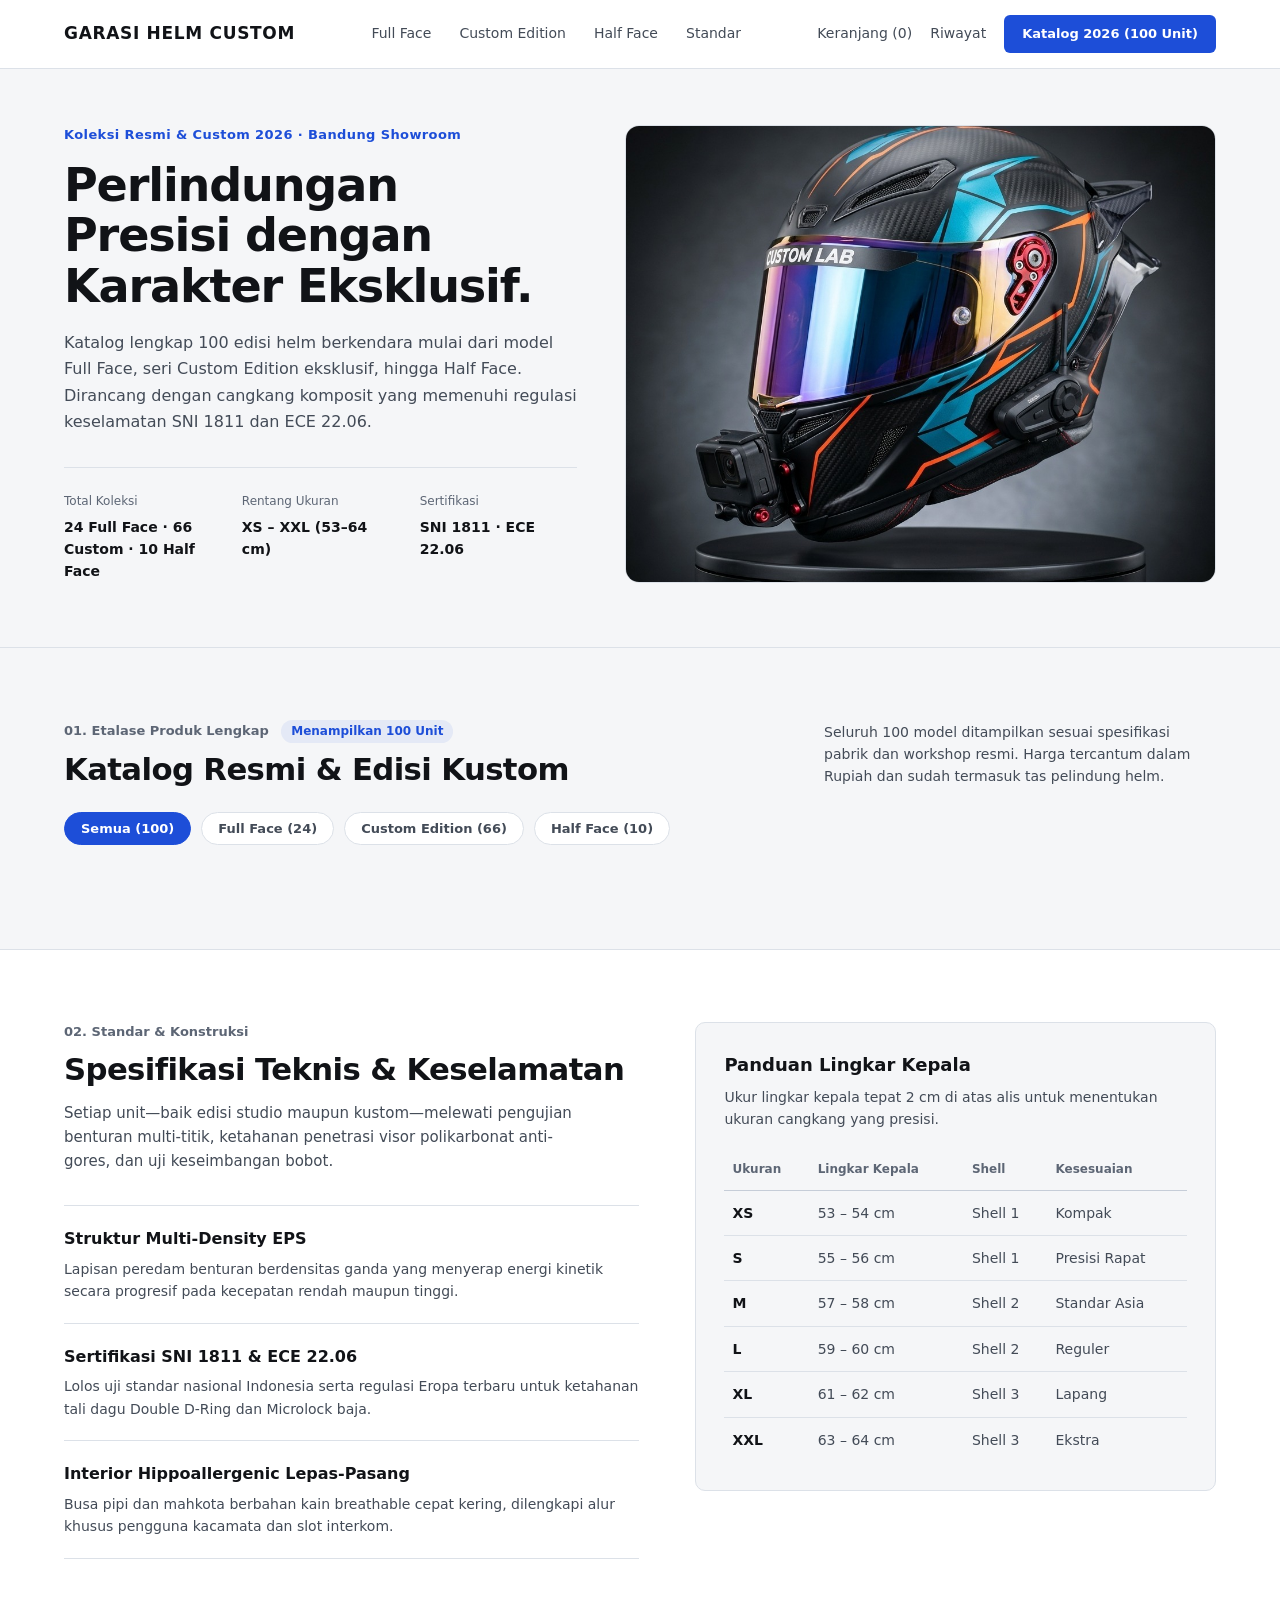
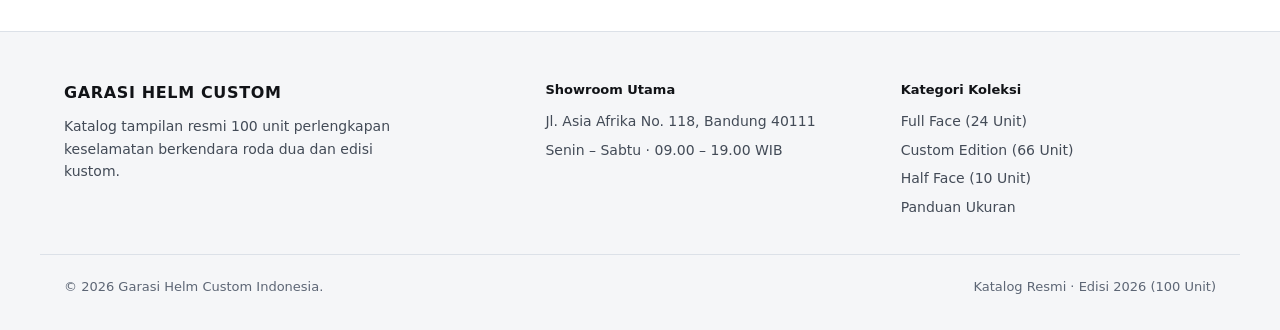
==== commit d5d46f73: "Update index.html" ====
--- a/index.html
+++ b/index.html
@@ -1,2298 +1,1216 @@
-
-Percakapan dengan Gemini
 <!doctype html>
-
 <html lang="id">
-
-<head>
-
-<meta charset="UTF-8" />
-
-<meta name="viewport" content="width=device-width, initial-scale=1.0" />
-
-<title>Garasi Helm Custom — Katalog Helm Motor Resmi (100 Unit)</title>
-
-<meta
-
-name="description"
-
-content="Webstore tampilan katalog resmi 100 unit helm motor Full Face, Custom Edition, dan Half Face berstandar SNI dan ECE 22.06."
-
-/>
-
-<meta property="og:title" content="Garasi Helm Custom — Katalog Helm Motor Resmi" />
-
-<meta
-
-property="og:description"
-
-content="Webstore tampilan katalog resmi 100 unit helm motor Full Face, Custom Edition, dan Half Face berstandar SNI dan ECE 22.06."
-
-/>
-
-<meta property="og:type" content="website" />
-
-<meta name="twitter:card" content="summary_large_image" />
-
-<style>
-
-:root {
-
---bg-canvas: #f5f6f8;
-
---bg-surface: #ffffff;
-
---bg-studio: #e9ecf1;
-
---bg-subtle: #eef1f5;
-
---ink-primary: #111317;
-
---ink-secondary: #434b57;
-
---ink-muted: #5d6675;
-
---accent-cobalt: #1d4ed8;
-
---accent-cobalt-hover: #1e40af;
-
---border-hairline: #dce1e8;
-
---border-strong: #c6cdd8;
-
---shadow-card: 0 10px 28px -12px rgba(17, 19, 23, 0.12);
-
-
-
---font-sans: system-ui, -apple-system, "Segoe UI", Roboto, "Helvetica Neue", Arial, sans-serif;
-
---font-mono: "SFMono-Regular", Consolas, "Liberation Mono", Menlo, monospace;
-
-
-
---radius-sm: 6px;
-
---radius-md: 10px;
-
---radius-lg: 14px;
-
---container-max: 1200px;
-
-}
-
-
-
-*,
-
-*::before,
-
-*::after {
-
-box-sizing: border-box;
-
-}
-
-
-
-html {
-
-scroll-behavior: smooth;
-
-font-size: 16px;
-
--webkit-text-size-adjust: 100%;
-
-}
-
-
-
-@media (prefers-reduced-motion: reduce) {
-
-html {
-
-scroll-behavior: auto;
-
-}
-
-}
-
-
-
-body {
-
-margin: 0;
-
-background-color: var(--bg-canvas);
-
-color: var(--ink-primary);
-
-font-family: var(--font-sans);
-
-line-height: 1.6;
-
--webkit-font-smoothing: antialiased;
-
-}
-
-
-
-img {
-
-display: block;
-
-max-width: 100%;
-
-}
-
-
-
-a {
-
-color: inherit;
-
-text-decoration: none;
-
-}
-
-
-
-a:focus-visible,
-
-button:focus-visible {
-
-outline: 2px solid var(--accent-cobalt);
-
-outline-offset: 3px;
-
-border-radius: 3px;
-
-}
-
-
-
-.tabular {
-
-font-variant-numeric: tabular-nums;
-
-}
-
-
-
-.container {
-
-width: 100%;
-
-max-width: var(--container-max);
-
-margin-inline: auto;
-
-padding-inline: 24px;
-
-}
-
-
-
-.site-header {
-
-position: sticky;
-
-top: 0;
-
-z-index: 20;
-
-background-color: rgba(255, 255, 255, 0.94);
-
-backdrop-filter: blur(8px);
-
-border-bottom: 1px solid var(--border-hairline);
-
-}
-
-
-
-.header-inner {
-
-display: flex;
-
-align-items: center;
-
-justify-content: space-between;
-
-gap: 32px;
-
-min-height: 68px;
-
-}
-
-
-
-.brand-wordmark {
-
-font-size: 1.0625rem;
-
-font-weight: 700;
-
-letter-spacing: 0.04em;
-
-color: var(--ink-primary);
-
-white-space: nowrap;
-
-flex-shrink: 0;
-
-}
-
-
-
-.site-nav {
-
-display: flex;
-
-align-items: center;
-
-gap: 28px;
-
-}
-
-
-
-.nav-link {
-
-font-size: 0.875rem;
-
-font-weight: 500;
-
-color: var(--ink-secondary);
-
-white-space: nowrap;
-
-flex-shrink: 0;
-
-padding-block: 6px;
-
-border-bottom: 1.5px solid transparent;
-
-transition: color 150ms cubic-bezier(0.16, 1, 0.3, 1),
-
-border-color 150ms cubic-bezier(0.16, 1, 0.3, 1);
-
-}
-
-
-
-.nav-link:hover {
-
-color: var(--ink-primary);
-
-border-bottom-color: var(--ink-primary);
-
-}
-
-
-
-.header-action {
-
-display: flex;
-
-align-items: center;
-
-flex-shrink: 0;
-
-}
-
-
-
-.primary-anchor {
-
-display: inline-flex;
-
-align-items: center;
-
-justify-content: center;
-
-padding: 9px 18px;
-
-font-size: 0.8125rem;
-
-font-weight: 600;
-
-color: #ffffff;
-
-background-color: var(--accent-cobalt);
-
-border-radius: var(--radius-sm);
-
-white-space: nowrap;
-
-flex-shrink: 0;
-
-transition: background-color 150ms cubic-bezier(0.16, 1, 0.3, 1);
-
-}
-
-
-
-.primary-anchor:hover {
-
-background-color: var(--accent-cobalt-hover);
-
-}
-
-
-
-.hero-section {
-
-padding-block: 56px 64px;
-
-border-bottom: 1px solid var(--border-hairline);
-
-}
-
-
-
-.hero-grid {
-
-display: grid;
-
-grid-template-columns: minmax(0, 1fr) minmax(0, 1.15fr);
-
-gap: 48px;
-
-align-items: stretch;
-
-}
-
-
-
-.hero-content {
-
-display: flex;
-
-flex-direction: column;
-
-justify-content: center;
-
-}
-
-
-
-.eyebrow {
-
-margin: 0 0 14px;
-
-font-size: 0.8125rem;
-
-font-weight: 600;
-
-letter-spacing: 0.03em;
-
-color: var(--accent-cobalt);
-
-}
-
-
-
-.hero-title {
-
-margin: 0 0 18px;
-
-font-size: clamp(2.125rem, 3.6vw, 3.25rem);
-
-font-weight: 700;
-
-line-height: 1.1;
-
-letter-spacing: -0.025em;
-
-color: var(--ink-primary);
-
-text-wrap: balance;
-
-}
-
-
-
-.hero-lead {
-
-margin: 0 0 32px;
-
-max-width: 54ch;
-
-font-size: 1rem;
-
-line-height: 1.65;
-
-color: var(--ink-secondary);
-
-}
-
-
-
-.hero-specs {
-
-display: grid;
-
-grid-template-columns: repeat(3, minmax(0, 1fr));
-
-gap: 20px;
-
-padding-top: 24px;
-
-border-top: 1px solid var(--border-hairline);
-
-}
-
-
-
-.spec-item {
-
-display: flex;
-
-flex-direction: column;
-
-gap: 4px;
-
-}
-
-
-
-.spec-label {
-
-font-size: 0.75rem;
-
-font-weight: 500;
-
-color: var(--ink-muted);
-
-}
-
-
-
-.spec-value {
-
-font-size: 0.875rem;
-
-font-weight: 600;
-
-color: var(--ink-primary);
-
-}
-
-
-
-.hero-media {
-
-display: flex;
-
-}
-
-
-
-.media-frame {
-
-position: relative;
-
-width: 100%;
-
-background-color: var(--bg-studio);
-
-border: 1px solid var(--border-hairline);
-
-border-radius: var(--radius-lg);
-
-overflow: hidden;
-
-}
-
-
-
-.hero-frame {
-
-aspect-ratio: 16 / 9;
-
-height: 100%;
-
-min-height: 340px;
-
-}
-
-
-
-.hero-image {
-
-width: 100%;
-
-height: 100%;
-
-object-fit: cover;
-
-}
-
-
-
-.catalog-section {
-
-padding-block: 72px;
-
-scroll-margin-top: 68px;
-
-}
-
-
-
-.section-header {
-
-display: flex;
-
-align-items: flex-end;
-
-justify-content: space-between;
-
-gap: 32px;
-
-margin-bottom: 24px;
-
-}
-
-
-
-.section-kicker {
-
-margin: 0 0 8px;
-
-font-size: 0.8125rem;
-
-font-weight: 600;
-
-color: var(--ink-muted);
-
-}
-
-
-
-.count-badge {
-
-display: inline-block;
-
-margin-left: 8px;
-
-padding: 2px 10px;
-
-font-size: 0.75rem;
-
-font-weight: 600;
-
-color: var(--accent-cobalt);
-
-background-color: rgba(29, 78, 216, 0.08);
-
-border-radius: 999px;
-
-}
-
-
-
-.section-title {
-
-margin: 0;
-
-font-size: clamp(1.5rem, 2.4vw, 2rem);
-
-font-weight: 700;
-
-letter-spacing: -0.02em;
-
-line-height: 1.2;
-
-color: var(--ink-primary);
-
-text-wrap: balance;
-
-}
-
-
-
-.section-note {
-
-margin: 0;
-
-max-width: 44ch;
-
-font-size: 0.875rem;
-
-color: var(--ink-secondary);
-
-}
-
-
-
-.filter-bar {
-
-display: flex;
-
-flex-wrap: wrap;
-
-gap: 10px;
-
-margin-bottom: 32px;
-
-}
-
-
-
-.filter-btn {
-
-appearance: none;
-
-border: 1px solid var(--border-hairline);
-
-background-color: var(--bg-surface);
-
-color: var(--ink-secondary);
-
-font-family: var(--font-sans);
-
-font-size: 0.8125rem;
-
-font-weight: 600;
-
-padding: 8px 16px;
-
-border-radius: 999px;
-
-cursor: pointer;
-
-transition: all 150ms cubic-bezier(0.16, 1, 0.3, 1);
-
-}
-
-
-
-.filter-btn:hover {
-
-border-color: var(--border-strong);
-
-color: var(--ink-primary);
-
-}
-
-
-
-.filter-btn.is-active {
-
-background-color: var(--accent-cobalt);
-
-border-color: var(--accent-cobalt);
-
-color: #ffffff;
-
-}
-
-
-
-.catalog-grid {
-
-display: grid;
-
-grid-template-columns: repeat(3, minmax(0, 1fr));
-
-gap: 28px;
-
-}
-
-
-
-.helmet-card {
-
-display: flex;
-
-flex-direction: column;
-
-background-color: var(--bg-surface);
-
-border: 1px solid var(--border-hairline);
-
-border-radius: var(--radius-md);
-
-overflow: hidden;
-
-scroll-margin-top: 96px;
-
-transition: transform 180ms cubic-bezier(0.16, 1, 0.3, 1),
-
-box-shadow 180ms cubic-bezier(0.16, 1, 0.3, 1);
-
-}
-
-
-
-.helmet-card:hover {
-
-transform: translateY(-2px);
-
-box-shadow: var(--shadow-card);
-
-}
-
-
-
-.card-media {
-
-position: relative;
-
-aspect-ratio: 4 / 3;
-
-background-color: var(--bg-studio);
-
-border-bottom: 1px solid var(--border-hairline);
-
-overflow: hidden;
-
-border-radius: 0;
-
-border-top: 0;
-
-border-inline: 0;
-
-}
-
-
-
-.unit-pill {
-
-position: absolute;
-
-top: 12px;
-
-left: 12px;
-
-z-index: 2;
-
-padding: 3px 9px;
-
-font-family: var(--font-mono);
-
-font-size: 0.75rem;
-
-font-weight: 600;
-
-color: var(--ink-primary);
-
-background-color: rgba(255, 255, 255, 0.92);
-
-border: 1px solid var(--border-hairline);
-
-border-radius: var(--radius-sm);
-
-}
-
-
-
-.card-image {
-
-width: 100%;
-
-height: 100%;
-
-object-fit: cover;
-
-transition: transform 240ms cubic-bezier(0.16, 1, 0.3, 1);
-
-}
-
-
-
-.helmet-card:hover .card-image {
-
-transform: scale(1.02);
-
-}
-
-
-
-.card-body {
-
-display: flex;
-
-flex-direction: column;
-
-flex: 1 1 auto;
-
-padding: 20px 22px 22px;
-
-}
-
-
-
-.card-meta {
-
-margin: 0 0 8px;
-
-font-size: 0.75rem;
-
-font-weight: 600;
-
-letter-spacing: 0.04em;
-
-text-transform: uppercase;
-
-color: var(--ink-muted);
-
-}
-
-
-
-.card-meta.is-fullface {
-
-color: var(--accent-cobalt);
-
-}
-
-
-
-.card-meta.is-custom {
-
-color: #0f766e;
-
-}
-
-
-
-.card-meta.is-halfface {
-
-color: #b45309;
-
-}
-
-
-
-.card-title {
-
-margin: 0 0 6px;
-
-font-size: 1.0625rem;
-
-font-weight: 600;
-
-line-height: 1.35;
-
-color: var(--ink-primary);
-
-}
-
-
-
-.card-summary {
-
-margin: 0 0 18px;
-
-font-size: 0.875rem;
-
-line-height: 1.5;
-
-color: var(--ink-secondary);
-
-}
-
-
-
-.card-specs-row {
-
-display: grid;
-
-grid-template-columns: repeat(3, minmax(0, 1fr));
-
-gap: 12px;
-
-padding-block: 14px;
-
-margin-top: auto;
-
-border-top: 1px solid var(--border-hairline);
-
-border-bottom: 1px solid var(--border-hairline);
-
-}
-
-
-
-.card-spec-cell {
-
-display: flex;
-
-flex-direction: column;
-
-gap: 2px;
-
-}
-
-
-
-.card-spec-key {
-
-font-size: 0.6875rem;
-
-color: var(--ink-muted);
-
-}
-
-
-
-.card-spec-val {
-
-font-size: 0.8125rem;
-
-font-weight: 600;
-
-color: var(--ink-primary);
-
-}
-
-
-
-.card-footer-row {
-
-display: flex;
-
-align-items: baseline;
-
-justify-content: space-between;
-
-gap: 12px;
-
-padding-top: 16px;
-
-}
-
-
-
-.card-price {
-
-font-size: 1rem;
-
-font-weight: 700;
-
-color: var(--ink-primary);
-
-font-variant-numeric: tabular-nums;
-
-}
-
-
-
-.card-sku {
-
-font-family: var(--font-mono);
-
-font-size: 0.75rem;
-
-color: var(--ink-muted);
-
-}
-
-
-
-.standards-section {
-
-padding-block: 72px;
-
-background-color: var(--bg-surface);
-
-border-top: 1px solid var(--border-hairline);
-
-border-bottom: 1px solid var(--border-hairline);
-
-scroll-margin-top: 68px;
-
-}
-
-
-
-.standards-layout {
-
-display: grid;
-
-grid-template-columns: minmax(0, 1.05fr) minmax(0, 0.95fr);
-
-gap: 56px;
-
-align-items: start;
-
-}
-
-
-
-.standards-intro {
-
-margin: 14px 0 32px;
-
-max-width: 56ch;
-
-font-size: 0.9375rem;
-
-color: var(--ink-secondary);
-
-}
-
-
-
-.pillar-list {
-
-display: flex;
-
-flex-direction: column;
-
-}
-
-
-
-.pillar-item {
-
-padding-block: 20px;
-
-border-top: 1px solid var(--border-hairline);
-
-}
-
-
-
-.pillar-item:last-child {
-
-border-bottom: 1px solid var(--border-hairline);
-
-}
-
-
-
-.pillar-title {
-
-margin: 0 0 6px;
-
-font-size: 1rem;
-
-font-weight: 600;
-
-color: var(--ink-primary);
-
-}
-
-
-
-.pillar-desc {
-
-margin: 0;
-
-font-size: 0.875rem;
-
-color: var(--ink-secondary);
-
-}
-
-
-
-.sizing-panel {
-
-background-color: var(--bg-canvas);
-
-border: 1px solid var(--border-hairline);
-
-border-radius: var(--radius-md);
-
-padding: 28px;
-
-}
-
-
-
-.sizing-title {
-
-margin: 0 0 6px;
-
-font-size: 1.125rem;
-
-font-weight: 600;
-
-color: var(--ink-primary);
-
-}
-
-
-
-.sizing-subtitle {
-
-margin: 0 0 20px;
-
-font-size: 0.875rem;
-
-color: var(--ink-secondary);
-
-}
-
-
-
-.sizing-table {
-
-width: 100%;
-
-border-collapse: collapse;
-
-font-size: 0.875rem;
-
-}
-
-
-
-.sizing-table th {
-
-padding: 10px 8px;
-
-text-align: left;
-
-font-size: 0.75rem;
-
-font-weight: 600;
-
-color: var(--ink-muted);
-
-border-bottom: 1px solid var(--border-strong);
-
-}
-
-
-
-.sizing-table td {
-
-padding: 11px 8px;
-
-color: var(--ink-secondary);
-
-border-bottom: 1px solid var(--border-hairline);
-
-}
-
-
-
-.sizing-table tbody tr:last-child td {
-
-border-bottom: none;
-
-}
-
-
-
-.size-code {
-
-font-weight: 700;
-
-color: var(--ink-primary) !important;
-
-}
-
-
-
-.site-footer {
-
-padding-block: 48px 32px;
-
-background-color: var(--bg-canvas);
-
-}
-
-
-
-.footer-inner {
-
-display: grid;
-
-grid-template-columns: 1.4fr 1fr 1fr;
-
-gap: 40px;
-
-padding-bottom: 36px;
-
-border-bottom: 1px solid var(--border-hairline);
-
-}
-
-
-
-.footer-wordmark {
-
-display: block;
-
-margin-bottom: 10px;
-
-font-size: 1rem;
-
-font-weight: 700;
-
-letter-spacing: 0.04em;
-
-color: var(--ink-primary);
-
-}
-
-
-
-.footer-copy {
-
-margin: 0;
-
-max-width: 38ch;
-
-font-size: 0.875rem;
-
-color: var(--ink-secondary);
-
-}
-
-
-
-.footer-heading {
-
-display: block;
-
-margin-bottom: 10px;
-
-font-size: 0.8125rem;
-
-font-weight: 600;
-
-color: var(--ink-primary);
-
-}
-
-
-
-.footer-info p {
-
-margin: 0 0 6px;
-
-font-size: 0.875rem;
-
-color: var(--ink-secondary);
-
-}
-
-
-
-.footer-links {
-
-display: flex;
-
-flex-direction: column;
-
-gap: 6px;
-
-font-size: 0.875rem;
-
-color: var(--ink-secondary);
-
-}
-
-
-
-.footer-links a:hover {
-
-color: var(--accent-cobalt);
-
-}
-
-
-
-.footer-bottom {
-
-display: flex;
-
-align-items: center;
-
-justify-content: space-between;
-
-gap: 16px;
-
-padding-top: 22px;
-
-font-size: 0.8125rem;
-
-color: var(--ink-muted);
-
-}
-
-
-
-@media (max-width: 1024px) {
-
-.hero-grid {
-
-grid-template-columns: 1fr;
-
-gap: 32px;
-
-}
-
-
-
-.hero-frame {
-
-min-height: 0;
-
-}
-
-
-
-.catalog-grid {
-
-grid-template-columns: repeat(2, minmax(0, 1fr));
-
-}
-
-
-
-.standards-layout {
-
-grid-template-columns: 1fr;
-
-gap: 40px;
-
-}
-
-}
-
-
-
-@media (max-width: 720px) {
-
-.header-inner {
-
-gap: 16px;
-
-min-height: 60px;
-
-}
-
-
-
-.site-nav {
-
-display: none;
-
-}
-
-
-
-.hero-section {
-
-padding-block: 36px 44px;
-
-}
-
-
-
-.hero-specs {
-
-grid-template-columns: 1fr;
-
-gap: 14px;
-
-}
-
-
-
-.section-header {
-
-flex-direction: column;
-
-align-items: flex-start;
-
-gap: 12px;
-
-}
-
-
-
-.catalog-grid {
-
-grid-template-columns: 1fr;
-
-}
-
-
-
-.footer-inner {
-
-grid-template-columns: 1fr;
-
-gap: 28px;
-
-}
-
-
-
-.footer-bottom {
-
-flex-direction: column;
-
-align-items: flex-start;
-
-}
-
-}
-
-
-
-@media (prefers-reduced-motion: reduce) {
-
-.helmet-card,
-
-.card-image,
-
-.nav-link,
-
-.primary-anchor,
-
-.filter-btn {
-
-transition: none;
-
-}
-
-}
-
-</style>
-
-</head>
-
-<body>
-
-<header class="site-header">
-
-<div class="container header-inner">
-
-<a href="#top" class="brand-wordmark">GARASI HELM CUSTOM</a>
-
-
-
-<nav class="site-nav" aria-label="Kategori Katalog">
-
-<a href="#katalog" class="nav-link" data-cat-link="full-face">Full Face</a>
-
-<a href="#katalog" class="nav-link" data-cat-link="custom-edition">Custom Edition</a>
-
-<a href="#katalog" class="nav-link" data-cat-link="half-face">Half Face</a>
-
-<a href="#standar" class="nav-link">Standar</a>
-
-</nav>
-
-
-
-<div class="header-action">
-
-<a href="#katalog" class="primary-anchor" data-cat-link="all">Katalog 2026 (100 Unit)</a>
-
-</div>
-
-</div>
-
-</header>
-
-
-
-<main id="top">
-
-<section class="hero-section">
-
-<div class="container hero-grid">
-
-<div class="hero-content">
-
-<p class="eyebrow">Koleksi Resmi & Custom 2026 · Bandung Showroom</p>
-
-<h1 class="hero-title">Perlindungan Presisi dengan Karakter Eksklusif.</h1>
-
-<p class="hero-lead">
-
-Katalog lengkap 100 edisi helm berkendara mulai dari model Full Face, seri Custom Edition eksklusif, hingga Half Face. Dirancang dengan cangkang komposit yang memenuhi regulasi keselamatan SNI 1811 dan ECE 22.06.
-
-</p>
-
-
-
-<div class="hero-specs" aria-label="Ringkasan Spesifikasi Koleksi">
-
-<div class="spec-item">
-
-<span class="spec-label">Total Koleksi</span>
-
-<span class="spec-value tabular">24 Full Face · 66 Custom · 10 Half Face</span>
-
-</div>
-
-<div class="spec-item">
-
-<span class="spec-label">Rentang Ukuran</span>
-
-<span class="spec-value tabular">XS – XXL (53–64 cm)</span>
-
-</div>
-
-<div class="spec-item">
-
-<span class="spec-label">Sertifikasi</span>
-
-<span class="spec-value">SNI 1811 · ECE 22.06</span>
-
-</div>
-
-</div>
-
-</div>
-
-
-
-<div class="hero-media">
-
-<div class="media-frame hero-frame">
-
-<img
-
-src="gambar/1.jpg"
-
-alt="Helm Custom Studio Garasi Helm Custom Showcase"
-
-class="hero-image"
-
-onerror="handleImgError(this, 1)"
-
-/>
-
-</div>
-
-</div>
-
-</div>
-
-</section>
-
-
-
-<section id="katalog" class="catalog-section" aria-labelledby="catalog-heading">
-
-<div class="container">
-
-<div class="section-header">
-
-<div>
-
-<p class="section-kicker">
-
-Etalase Produk Lengkap
-<span id="total-rendered-badge" class="count-badge tabular">Menampilkan 100 Unit</span>
-
-</p>
-
-<h2 id="catalog-heading" class="section-title">Katalog Resmi & Edisi Kustom</h2>
-
-</div>
-
-<p class="section-note">
-
-Seluruh 100 model ditampilkan sesuai spesifikasi pabrik dan workshop resmi. Harga tercantum dalam Rupiah dan sudah termasuk tas pelindung helm.
-
-</p>
-
-</div>
-
-
-
-<div class="filter-bar" role="tablist" aria-label="Filter Kategori Helm">
-
-<button type="button" class="filter-btn is-active" data-filter="all">Semua (100)</button>
-
-<button type="button" class="filter-btn" data-filter="full-face">Full Face (24)</button>
-
-<button type="button" class="filter-btn" data-filter="custom-edition">Custom Edition (66)</button>
-
-<button type="button" class="filter-btn" data-filter="half-face">Half Face (10)</button>
-
-</div>
-
-
-
-<div id="catalog-grid" class="catalog-grid">
-
-<!-- Seluruh 100 item di-render ke dalam grid ini -->
-
-</div>
-
-</div>
-
-</section>
-
-
-
-<section id="standar" class="standards-section" aria-labelledby="standards-heading">
-
-<div class="container standards-layout">
-
-<div class="standards-pillars">
-
-<p class="section-kicker">02. Standar & Konstruksi</p>
-
-<h2 id="standards-heading" class="section-title">Spesifikasi Teknis & Keselamatan</h2>
-
-<p class="standards-intro">
-
-Setiap unit—baik edisi studio maupun kustom—melewati pengujian benturan multi-titik, ketahanan penetrasi visor polikarbonat anti-gores, dan uji keseimbangan bobot.
-
-</p>
-
-
-
-<div class="pillar-list">
-
-<div class="pillar-item">
-
-<h3 class="pillar-title">Struktur Multi-Density EPS</h3>
-
-<p class="pillar-desc">
-
-Lapisan peredam benturan berdensitas ganda yang menyerap energi kinetik secara progresif pada kecepatan rendah maupun tinggi.
-
-</p>
-
-</div>
-
-<div class="pillar-item">
-
-<h3 class="pillar-title">Sertifikasi SNI 1811 & ECE 22.06</h3>
-
-<p class="pillar-desc">
-
-Lolos uji standar nasional Indonesia serta regulasi Eropa terbaru untuk ketahanan tali dagu Double D-Ring dan Microlock baja.
-
-</p>
-
-</div>
-
-<div class="pillar-item">
-
-<h3 class="pillar-title">Interior Hippoallergenic Lepas-Pasang</h3>
-
-<p class="pillar-desc">
-
-Busa pipi dan mahkota berbahan kain breathable cepat kering, dilengkapi alur khusus pengguna kacamata dan slot interkom.
-
-</p>
-
-</div>
-
-</div>
-
-</div>
-
-
-
-<div class="sizing-panel">
-
-<h3 class="sizing-title">Panduan Lingkar Kepala</h3>
-
-<p class="sizing-subtitle">
-
-Ukur lingkar kepala tepat 2 cm di atas alis untuk menentukan ukuran cangkang yang presisi.
-
-</p>
-
-<table class="sizing-table">
-
-<thead>
-
-<tr>
-
-<th scope="col">Ukuran</th>
-
-<th scope="col">Lingkar Kepala</th>
-
-<th scope="col">Shell</th>
-
-<th scope="col">Kesesuaian</th>
-
-</tr>
-
-</thead>
-
-<tbody>
-
-<tr>
-
-<td class="size-code">XS</td>
-
-<td class="tabular">53 – 54 cm</td>
-
-<td class="tabular">Shell 1</td>
-
-<td>Kompak</td>
-
-</tr>
-
-<tr>
-
-<td class="size-code">S</td>
-
-<td class="tabular">55 – 56 cm</td>
-
-<td class="tabular">Shell 1</td>
-
-<td>Presisi Rapat</td>
-
-</tr>
-
-<tr>
-
-<td class="size-code">M</td>
-
-<td class="tabular">57 – 58 cm</td>
-
-<td class="tabular">Shell 2</td>
-
-<td>Standar Asia</td>
-
-</tr>
-
-<tr>
-
-<td class="size-code">L</td>
-
-<td class="tabular">59 – 60 cm</td>
-
-<td class="tabular">Shell 2</td>
-
-<td>Reguler</td>
-
-</tr>
-
-<tr>
-
-<td class="size-code">XL</td>
-
-<td class="tabular">61 – 62 cm</td>
-
-<td class="tabular">Shell 3</td>
-
-<td>Lapang</td>
-
-</tr>
-
-<tr>
-
-<td class="size-code">XXL</td>
-
-<td class="tabular">63 – 64 cm</td>
-
-<td class="tabular">Shell 3</td>
-
-<td>Ekstra</td>
-
-</tr>
-
-</tbody>
-
-</table>
-
-</div>
-
-</div>
-
-</section>
-
-</main>
-
-
-
-<footer class="site-footer">
-
-<div class="container footer-inner">
-
-<div class="footer-brand">
-
-<span class="footer-wordmark">GARASI HELM CUSTOM</span>
-
-<p class="footer-copy">
-
-Katalog tampilan resmi 100 unit perlengkapan keselamatan berkendara roda dua dan edisi kustom.
-
-</p>
-
-</div>
-
-
-
-<div class="footer-info">
-
-<span class="footer-heading">Showroom Utama</span>
-
-<p>Jl. Asia Afrika No. 118, Bandung 40111</p>
-
-<p class="tabular">Senin – Sabtu · 09.00 – 19.00 WIB</p>
-
-</div>
-
-
-
-<div class="footer-info">
-
-<span class="footer-heading">Kategori Koleksi</span>
-
-<div class="footer-links">
-
-<a href="#katalog" data-cat-link="full-face">Full Face (24 Unit)</a>
-
-<a href="#katalog" data-cat-link="custom-edition">Custom Edition (66 Unit)</a>
-
-<a href="#katalog" data-cat-link="half-face">Half Face (10 Unit)</a>
-
-<a href="#standar">Panduan Ukuran</a>
-
-</div>
-
-</div>
-
-</div>
-
-
-
-<div class="container footer-bottom">
-
-<span>© 2026 Garasi Helm Custom Indonesia.</span>
-
-<span>Katalog Resmi · Edisi 2026 (100 Unit)</span>
-
-</div>
-
-</footer>
-
-
-
-<script>
-
-function handleImgError(imgEl, num) {
-
-const fallbackExts = ["jpeg", "png", "webp", "JPG"];
-
-const step = Number(imgEl.dataset.retry || 0);
-
-if (step < fallbackExts.length) {
-
-imgEl.dataset.retry = String(step + 1);
-
-imgEl.src = `gambar/${num}.${fallbackExts[step]}`;
-
-} else {
-
-imgEl.onerror = null;
-
-}
-
-}
-
-
-
-// Daftar resmi 24 nomor kategori Full Face
-
-const FULL_FACE_NUMBERS = new Set([
-
-1, 2, 3, 8, 11, 12, 16, 18, 19, 20, 21, 23, 27, 28, 32, 34, 35, 45, 51, 52, 71, 73, 74, 75
-
-]);
-
-
-
-// Daftar resmi 66 nomor kategori Custom Edition (termasuk nomor 4)
-
-const CUSTOM_EDITION_NUMBERS = new Set([
-
-4, 5, 6, 7, 13, 14, 15, 17, 22, 24, 25, 29, 30, 36, 38, 39, 40, 41, 42, 43, 44, 46, 48,
-
-53, 54, 55, 56, 57, 58, 59, 60, 61, 62, 63, 64, 65, 66, 67, 68, 69, 70, 72,
-
-76, 77, 78, 79, 80, 81, 82, 83, 84, 85, 86, 87, 89, 90, 91, 92, 93, 94, 95, 96, 97, 98, 99, 100
-
-]);
-
-
-
-// Spesifikasi khusus untuk unit #01 s/d #21
-
-const specialSpecs = {
-
-1: { category: "full-face", meta: "Full Face · ECE 22.06 · SNI", title: "Garasi Studio Pro Series #01", desc: "Cangkang komposit serat karbon berprofil aerodinamis dengan lapisan finishing studio anti-gores.", size: "S – XL", weight: "1.350 g", status: "Tersedia", price: "Rp 3.250.000", sku: "GHC-FF-01" },
-
-2: { category: "full-face", meta: "Full Face · ECE 22.06 · SNI", title: "Garasi Studio Pro Series #02", desc: "Desain kontur modern untuk berkendara jarak jauh dengan ventilasi multi-saluran dan visor optik kelas 1.", size: "S – XL", weight: "1.380 g", status: "Tersedia", price: "Rp 3.300.000", sku: "GHC-FF-02" },
-
-3: { category: "full-face", meta: "Full Face · ECE 22.06 · SNI", title: "Garasi Studio Pro Series #03", desc: "Dilengkapi spoiler belakang terintegrasi, pengunci Double D-Ring, dan busa pipi pembuang kelembapan.", size: "XS – XL", weight: "1.360 g", status: "Tersedia", price: "Rp 3.350.000", sku: "GHC-FF-03" },
-
-4: { category: "custom-edition", meta: "Custom Studio · ECE 22.06 · SNI", title: "Garasi Studio Custom Spec #04", desc: "Konstruksi kustom berbobot seimbang dengan lapisan peredam akustik untuk mereduksi kebisingan angin.", size: "M – XXL", weight: "1.390 g", status: "Tersedia", price: "Rp 3.400.000", sku: "GHC-CS-04" },
-
-5: { category: "custom-edition", meta: "Custom Studio · ECE 22.06 · SNI", title: "Garasi Studio Custom Spec #05", desc: "Edisi studio kustom dengan sistem pelepas visor cepat tanpa alat serta dukungan penuh pemasangan Pinlock.", size: "S – XL", weight: "1.370 g", status: "Tersedia", price: "Rp 3.450.000", sku: "GHC-CS-05" },
-
-6: { category: "custom-edition", meta: "Custom Concept · SNI 1811", title: "Garasi Apollo Astronaut Spec #06", desc: "Terinspirasi helm penjelajah luar angkasa dengan visor panorama luas dan lapisan pelindung UV reflektif.", size: "M – XL", weight: "1.520 g", status: "Stok Terbatas", price: "Rp 4.650.000", sku: "GHC-CS-06" },
-
-7: { category: "custom-edition", meta: "Custom Armor · SNI 1811", title: "Garasi Sovereign Gold Knight #07", desc: "Finishing metalik emas bergaya zirah ksatria abad pertengahan dengan struktur pelindung dagu kokoh.", size: "M – L", weight: "1.580 g", status: "Stok Terbatas", price: "Rp 4.890.000", sku: "GHC-CS-07" },
-
-8: { category: "full-face", meta: "Full Face · Custom Heritage · SNI 1811", title: "Garasi Chronos Steampunk Ed. #08", desc: "Helm full-face dengan ornamen kuningan mekanis, aksen kulit klasik, dan lensa optik ganda berstandar SNI.", size: "S – XL", weight: "1.550 g", status: "Tersedia", price: "Rp 4.500.000", sku: "GHC-FF-08" },
-
-9: { category: "half-face", meta: "Half Face · Retro-Tech · SNI 1811", title: "Garasi RetroVision Half Face CRT-90 #09", desc: "Cangkang half-face kustom bergaya retro klasik 90-an dengan visor polikarbonat cembung jernih.", size: "M – XL", weight: "1.280 g", status: "Pre-Order", price: "Rp 2.750.000", sku: "GHC-HF-09" },
-
-10: { category: "half-face", meta: "Half Face · Sculpted Spec · SNI 1811", title: "Garasi Diablo Half Face Spec #10", desc: "Helm half-face dengan aksen aerodinamis fleksibel lepas-aman serta pengunci Microlock baja.", size: "S – XL", weight: "1.260 g", status: "Tersedia", price: "Rp 2.850.000", sku: "GHC-HF-10" },
-
-11: { category: "full-face", meta: "Full Face · Custom Sculpted · SNI 1811", title: "Garasi Monarch Crest Edition #11", desc: "Helm full-face berdetail mahkota dan ornamen relief timbul di atas shell komposit ABS berkekuatan tarik tinggi.", size: "M – XL", weight: "1.490 g", status: "Tersedia", price: "Rp 3.950.000", sku: "GHC-FF-11" },
-
-12: { category: "full-face", meta: "Full Face · Custom Form · SNI 1811", title: "Garasi Avant-Garde Form X #12", desc: "Helm full-face berstruktur pahatan kustom unik dengan lapisan peredam benturan Multi-Density EPS penuh.", size: "S – XL", weight: "1.510 g", status: "Tersedia", price: "Rp 4.100.000", sku: "GHC-FF-12" },
-
-13: { category: "custom-edition", meta: "Custom Character · SNI 1811", title: "Garasi Cobalt Fur Monster #13", desc: "Balutan bulu sintetis biru kobalt tahan cuaca di atas cangkang helm kustom berstandar SNI dengan pandangan luas.", size: "S – XL", weight: "1.450 g", status: "Tersedia", price: "Rp 2.450.000", sku: "GHC-CS-13" },
-
-14: { category: "custom-edition", meta: "Custom Animal Series · SNI 1811", title: "Garasi Apex Great White Shark #14", desc: "Sirip punggung aerodinamis dan grafis rahang hiu agresif dengan sistem sirkulasi udara insang samping.", size: "S – XL", weight: "1.480 g", status: "Tersedia", price: "Rp 3.790.000", sku: "GHC-CS-14" },
-
-15: { category: "custom-edition", meta: "Custom Character · SNI 1811", title: "Garasi Ducky Yellow Edition #15", desc: "Helm kustom tematik kuning ikonik dengan visibilitas tinggi di jalan raya serta busa interior hippoallergenic.", size: "S – L", weight: "1.440 g", status: "Tersedia", price: "Rp 2.950.000", sku: "GHC-CS-15" },
-
-16: { category: "full-face", meta: "Full Face · Sci-Fi Spec · SNI 1811", title: "Garasi Xenomorph Green Alien #16", desc: "Helm full-face hijau metalik futuristik dengan kontur memanjang aerodinamis dan visor gelap anti-silau.", size: "M – XL", weight: "1.500 g", status: "Stok Terbatas", price: "Rp 3.890.000", sku: "GHC-FF-16" },
-
-17: { category: "custom-edition", meta: "Custom Sculpted · SNI 1811", title: "Garasi Musang King Edition #17", desc: "Tekstur pahatan elastomer lentur yang aman dan tidak melukai, dipadukan cangkang dalam berstandar SNI.", size: "M – XL", weight: "1.540 g", status: "Tersedia", price: "Rp 3.650.000", sku: "GHC-CS-17" },
-
-18: { category: "full-face", meta: "Full Face · Custom Airbrush · SNI 1811", title: "Garasi Fresh Watermelon Spec #18", desc: "Helm full-face airbrush presisi motif kulit dan daging segar dengan lapisan clear coat gloss tinggi.", size: "S – XL", weight: "1.390 g", status: "Tersedia", price: "Rp 2.750.000", sku: "GHC-FF-18" },
-
-19: { category: "full-face", meta: "Full Face · Custom 3D · SNI 1811", title: "Garasi Sculpted Bowl Edition #19", desc: "Helm full-face kustom 3D lengkap dengan detail ornamen pahatan presisi di atas cangkang ABS teruji.", size: "M – XL", weight: "1.560 g", status: "Stok Terbatas", price: "Rp 4.250.000", sku: "GHC-FF-19" },
-
-20: { category: "full-face", meta: "Full Face · Custom Edition · SNI 1811", title: "Garasi Glazed Sprinkle Spec #20", desc: "Helm full-face dengan kontur membulat ergonomis, finishing gloss kustom, serta sirkulasi udara tersembunyi.", size: "XS – L", weight: "1.430 g", status: "Tersedia", price: "Rp 3.490.000", sku: "GHC-FF-20" },
-
-21: { category: "full-face", meta: "Full Face · Custom Edition · SNI 1811", title: "Garasi Golden Melt Spec #21", desc: "Helm full-face tekstur pahatan satin-gloss dengan sistem pengunci Microlock baja dan interior lepas-pasang.", size: "S – XL", weight: "1.420 g", status: "Tersedia", price: "Rp 3.390.000", sku: "GHC-FF-21" }
-
-};
-
-
-
-const fullFaceSeriesTemplate = {
-
-category: "full-face",
-
-code: "FF",
-
-meta: "Full Face · ECE 22.06 · SNI",
-
-prefix: "Garasi Aero Full Face",
-
-desc: "Helm full-face aerodinamis dengan cangkang komposit ringan, ventilasi multi-kanal, visor optik anti-gores, dan pengunci Double D-Ring.",
-
-basePrice: 3250000,
-
-weight: 1370,
-
-size: "S – XL"
-
-};
-
-
-
-const customSeriesTemplates = [
-
-{ category: "custom-edition", code: "CS", meta: "Custom Edition · SNI 1811", prefix: "Garasi Artisan Custom", desc: "Karya tangan studio Bandung dengan lapisan cat multi-stage tahan cuaca serta peredam benturan Multi-Density EPS.", basePrice: 3990000, weight: 1480, size: "S – XL" },
-
-{ category: "custom-edition", code: "CS", meta: "Custom Heritage · SNI 1811", prefix: "Garasi Heritage Custom", desc: "Siluet kustom klasik dengan detail trim kulit sintetis jahitan tangan, aksen kuningan, dan interior suede.", basePrice: 3650000, weight: 1420, size: "S – XL" },
-
-{ category: "custom-edition", code: "CS", meta: "Custom Sculpted · SNI 1811", prefix: "Garasi Sculpted Concept", desc: "Cangkang komposit kustom berprofil unik dengan finishing airbrush presisi dan lapisan clear coat anti-UV.", basePrice: 4150000, weight: 1510, size: "M – XL" }
-
-];
-
-
-
-const halfFaceTemplates = [
-
-{ category: "half-face", code: "HF", meta: "Half Face · SNI 1811", prefix: "Garasi Urban Half Face", desc: "Helm half-face ringan dengan double visor internal anti-UV dan ventilasi atas yang optimal untuk lalu lintas kota.", basePrice: 1450000, weight: 1180, size: "S – XL" },
-
-{ category: "half-face", code: "HF", meta: "Half Face · ECE 22.06 · SNI", prefix: "Garasi Horizon Half Face GT", desc: "Helm half-face touring dengan visor panjang pelindung angin penuh, busa hippoallergenic, dan slot interkom.", basePrice: 1850000, weight: 1220, size: "M – XXL" },
-
-{ category: "half-face", code: "HF", meta: "Half Face Classic · SNI 1811", prefix: "Garasi Heritage Half Face", desc: "Helm half-face bergaya klasik dengan trim kulit sintetis jahitan tangan dan kancing visor kuningan.", basePrice: 1650000, weight: 1190, size: "S – XL" }
-
-];
-
-
-
-const variantNames = [
-
-"Matte Obsidian", "Cobalt Strike", "Titanium Silver", "Crimson Apex", "Arctic White",
-
-"Stealth Graphite", "Solar Flare", "Emerald Drift", "Bronze Patina", "Neon Circuit",
-
-"Midnight Blue", "Sandstorm Tan", "Glacier Grey", "Volcanic Red"
-
-];
-
-
-
-const statusPool = ["Tersedia", "Tersedia", "Tersedia", "Stok Terbatas", "Pre-Order"];
-
-const allHelmets = [];
-
-
-
-for (let i = 1; i <= 100; i++) {
-
-const numStr = String(i).padStart(2, "0");
-
-const isFullFace = FULL_FACE_NUMBERS.has(i);
-
-const isCustom = CUSTOM_EDITION_NUMBERS.has(i);
-
-const isHalfFace = !isFullFace && !isCustom;
-
-
-
-if (specialSpecs[i]) {
-
-allHelmets.push({
-
-num: i,
-
-isFullFace,
-
-isCustom,
-
-isHalfFace,
-
-...specialSpecs[i]
-
-});
-
-} else {
-
-let series;
-
-if (isFullFace) {
-
-series = fullFaceSeriesTemplate;
-
-} else if (isCustom) {
-
-series = customSeriesTemplates[i % customSeriesTemplates.length];
-
-} else {
-
-series = halfFaceTemplates[i % halfFaceTemplates.length];
-
-}
-
-
-
-const variant = variantNames[i % variantNames.length];
-
-const priceVal = series.basePrice + ((i % 5) * 75000);
-
-
-
-allHelmets.push({
-
-num: i,
-
-isFullFace,
-
-isCustom,
-
-isHalfFace,
-
-category: series.category,
-
-meta: series.meta,
-
-title: `${series.prefix} ${variant} #${numStr}`,
-
-desc: series.desc,
-
-size: series.size,
-
-weight: `${(series.weight + (i % 4) * 15).toLocaleString("id-ID")} g`,
-
-status: statusPool[i % statusPool.length],
-
-price: "Rp " + priceVal.toLocaleString("id-ID"),
-
-sku: `GHC-${series.code}-${numStr}`
-
-});
-
-}
-
-}
-
-
-
-const catalogGrid = document.getElementById("catalog-grid");
-
-const totalBadge = document.getElementById("total-rendered-badge");
-
-const filterButtons = document.querySelectorAll(".filter-btn");
-
-const categoryLinks = document.querySelectorAll("[data-cat-link]");
-
-
-
-const categoryNames = {
-
-all: "Semua Kategori",
-
-"full-face": "Full Face",
-
-"custom-edition": "Custom Edition",
-
-"half-face": "Half Face"
-
-};
-
-
-
-function renderCatalog(filterKey = "all") {
-
-const filtered =
-
-filterKey === "all"
-
-? allHelmets
-
-: allHelmets.filter((item) => item.category === filterKey);
-
-
-
-catalogGrid.innerHTML = filtered
-
-.map(
-
-(item) => `
-
-<article class="helmet-card">
-
-<div class="media-frame card-media">
-
-<span class="unit-pill tabular">#${String(item.num).padStart(2, "0")}</span>
-
-<img
-
-src="gambar/${item.num}.jpg"
-
-alt="${item.title}"
-
-class="card-image"
-
-loading="lazy"
-
-onerror="handleImgError(this, ${item.num})"
-
-/>
-
-</div>
-
-<div class="card-body">
-
-<p class="card-meta ${item.isFullFace ? "is-fullface" : item.isCustom ? "is-custom" : "is-halfface"}">${item.meta}</p>
-
-<h3 class="card-title">${item.title}</h3>
-
-<p class="card-summary">${item.desc}</p>
-
-<div class="card-specs-row">
-
-<div class="card-spec-cell">
-
-<span class="card-spec-key">Ukuran</span>
-
-<span class="card-spec-val tabular">${item.size}</span>
-
-</div>
-
-<div class="card-spec-cell">
-
-<span class="card-spec-key">Bobot</span>
-
-<span class="card-spec-val tabular">${item.weight}</span>
-
-</div>
-
-<div class="card-spec-cell">
-
-<span class="card-spec-key">Status</span>
-
-<span class="card-spec-val">${item.status}</span>
-
-</div>
-
-</div>
-
-<div class="card-footer-row">
-
-<span class="card-price">${item.price}</span>
-
-<span class="card-sku">${item.sku}</span>
-
-</div>
-
-</div>
-
-</article>
-
-`
-
-)
-
-.join("");
-
-
-
-totalBadge.textContent =
-
-filterKey === "all"
-
-? `Menampilkan ${filtered.length} Unit`
-
-: `Menampilkan ${filtered.length} Unit · ${categoryNames[filterKey]}`;
-
-
-
-filterButtons.forEach((btn) => {
-
-btn.classList.toggle("is-active", btn.dataset.filter === filterKey);
-
-});
-
-}
-
-
-
-filterButtons.forEach((btn) => {
-
-btn.addEventListener("click", () => {
-
-renderCatalog(btn.dataset.filter);
-
-});
-
-});
-
-
-
-categoryLinks.forEach((link) => {
-
-link.addEventListener("click", () => {
-
-renderCatalog(link.dataset.catLink);
-
-});
-
-});
-
-
-
-renderCatalog("all");
-
-</script>
-
-</body>
-
+  <head>
+    <meta charset="UTF-8" />
+    <meta name="viewport" content="width=device-width, initial-scale=1.0" />
+    <title>Garasi Helm Custom — Katalog Helm Motor Resmi (100 Unit)</title>
+    <meta
+      name="description"
+      content="Webstore tampilan katalog resmi 100 unit helm motor Full Face, Custom Edition, dan Half Face berstandar SNI dan ECE 22.06."
+    />
+    <meta property="og:title" content="Garasi Helm Custom — Katalog Helm Motor Resmi" />
+    <meta
+      property="og:description"
+      content="Webstore tampilan katalog resmi 100 unit helm motor Full Face, Custom Edition, dan Half Face berstandar SNI dan ECE 22.06."
+    />
+    <meta property="og:type" content="website" />
+    <meta name="twitter:card" content="summary_large_image" />
+    <style>
+      :root {
+        --bg-canvas: #f5f6f8;
+        --bg-surface: #ffffff;
+        --bg-studio: #e9ecf1;
+        --bg-subtle: #eef1f5;
+        --ink-primary: #111317;
+        --ink-secondary: #434b57;
+        --ink-muted: #5d6675;
+        --accent-cobalt: #1d4ed8;
+        --accent-cobalt-hover: #1e40af;
+        --border-hairline: #dce1e8;
+        --border-strong: #c6cdd8;
+        --shadow-card: 0 10px 28px -12px rgba(17, 19, 23, 0.12);
+
+        --font-sans: system-ui, -apple-system, "Segoe UI", Roboto, "Helvetica Neue", Arial, sans-serif;
+        --font-mono: "SFMono-Regular", Consolas, "Liberation Mono", Menlo, monospace;
+
+        --radius-sm: 6px;
+        --radius-md: 10px;
+        --radius-lg: 14px;
+        --container-max: 1200px;
+      }
+
+      *,
+      *::before,
+      *::after {
+        box-sizing: border-box;
+      }
+
+      html {
+        scroll-behavior: smooth;
+        font-size: 16px;
+        -webkit-text-size-adjust: 100%;
+      }
+
+      @media (prefers-reduced-motion: reduce) {
+        html {
+          scroll-behavior: auto;
+        }
+      }
+
+      body {
+        margin: 0;
+        background-color: var(--bg-canvas);
+        color: var(--ink-primary);
+        font-family: var(--font-sans);
+        line-height: 1.6;
+        -webkit-font-smoothing: antialiased;
+      }
+
+      img {
+        display: block;
+        max-width: 100%;
+      }
+
+      a {
+        color: inherit;
+        text-decoration: none;
+      }
+
+      a:focus-visible,
+      button:focus-visible {
+        outline: 2px solid var(--accent-cobalt);
+        outline-offset: 3px;
+        border-radius: 3px;
+      }
+
+      .tabular {
+        font-variant-numeric: tabular-nums;
+      }
+
+      .container {
+        width: 100%;
+        max-width: var(--container-max);
+        margin-inline: auto;
+        padding-inline: 24px;
+      }
+
+      .site-header {
+        position: sticky;
+        top: 0;
+        z-index: 20;
+        background-color: rgba(255, 255, 255, 0.94);
+        backdrop-filter: blur(8px);
+        border-bottom: 1px solid var(--border-hairline);
+      }
+
+      .header-inner {
+        display: flex;
+        align-items: center;
+        justify-content: space-between;
+        gap: 32px;
+        min-height: 68px;
+      }
+
+      .brand-wordmark {
+        font-size: 1.0625rem;
+        font-weight: 700;
+        letter-spacing: 0.04em;
+        color: var(--ink-primary);
+        white-space: nowrap;
+        flex-shrink: 0;
+      }
+
+      .site-nav {
+        display: flex;
+        align-items: center;
+        gap: 28px;
+      }
+
+      .nav-link {
+        font-size: 0.875rem;
+        font-weight: 500;
+        color: var(--ink-secondary);
+        white-space: nowrap;
+        flex-shrink: 0;
+        padding-block: 6px;
+        border-bottom: 1.5px solid transparent;
+        transition: color 150ms cubic-bezier(0.16, 1, 0.3, 1),
+          border-color 150ms cubic-bezier(0.16, 1, 0.3, 1);
+      }
+
+      .nav-link:hover {
+        color: var(--ink-primary);
+        border-bottom-color: var(--ink-primary);
+      }
+
+      .header-action {
+        display: flex;
+        align-items: center;
+        flex-shrink: 0;
+      }
+
+      .primary-anchor {
+        display: inline-flex;
+        align-items: center;
+        justify-content: center;
+        padding: 9px 18px;
+        font-size: 0.8125rem;
+        font-weight: 600;
+        color: #ffffff;
+        background-color: var(--accent-cobalt);
+        border-radius: var(--radius-sm);
+        white-space: nowrap;
+        flex-shrink: 0;
+        transition: background-color 150ms cubic-bezier(0.16, 1, 0.3, 1);
+      }
+
+      .primary-anchor:hover {
+        background-color: var(--accent-cobalt-hover);
+      }
+
+      .hero-section {
+        padding-block: 56px 64px;
+        border-bottom: 1px solid var(--border-hairline);
+      }
+
+      .hero-grid {
+        display: grid;
+        grid-template-columns: minmax(0, 1fr) minmax(0, 1.15fr);
+        gap: 48px;
+        align-items: stretch;
+      }
+
+      .hero-content {
+        display: flex;
+        flex-direction: column;
+        justify-content: center;
+      }
+
+      .eyebrow {
+        margin: 0 0 14px;
+        font-size: 0.8125rem;
+        font-weight: 600;
+        letter-spacing: 0.03em;
+        color: var(--accent-cobalt);
+      }
+
+      .hero-title {
+        margin: 0 0 18px;
+        font-size: clamp(2.125rem, 3.6vw, 3.25rem);
+        font-weight: 700;
+        line-height: 1.1;
+        letter-spacing: -0.025em;
+        color: var(--ink-primary);
+        text-wrap: balance;
+      }
+
+      .hero-lead {
+        margin: 0 0 32px;
+        max-width: 54ch;
+        font-size: 1rem;
+        line-height: 1.65;
+        color: var(--ink-secondary);
+      }
+
+      .hero-specs {
+        display: grid;
+        grid-template-columns: repeat(3, minmax(0, 1fr));
+        gap: 20px;
+        padding-top: 24px;
+        border-top: 1px solid var(--border-hairline);
+      }
+
+      .spec-item {
+        display: flex;
+        flex-direction: column;
+        gap: 4px;
+      }
+
+      .spec-label {
+        font-size: 0.75rem;
+        font-weight: 500;
+        color: var(--ink-muted);
+      }
+
+      .spec-value {
+        font-size: 0.875rem;
+        font-weight: 600;
+        color: var(--ink-primary);
+      }
+
+      .hero-media {
+        display: flex;
+      }
+
+      .media-frame {
+        position: relative;
+        width: 100%;
+        background-color: var(--bg-studio);
+        border: 1px solid var(--border-hairline);
+        border-radius: var(--radius-lg);
+        overflow: hidden;
+      }
+
+      .hero-frame {
+        aspect-ratio: 16 / 9;
+        height: 100%;
+        min-height: 340px;
+      }
+
+      .hero-image {
+        width: 100%;
+        height: 100%;
+        object-fit: cover;
+      }
+
+      .catalog-section {
+        padding-block: 72px;
+        scroll-margin-top: 68px;
+      }
+
+      .section-header {
+        display: flex;
+        align-items: flex-end;
+        justify-content: space-between;
+        gap: 32px;
+        margin-bottom: 24px;
+      }
+
+      .section-kicker {
+        margin: 0 0 8px;
+        font-size: 0.8125rem;
+        font-weight: 600;
+        color: var(--ink-muted);
+      }
+
+      .count-badge {
+        display: inline-block;
+        margin-left: 8px;
+        padding: 2px 10px;
+        font-size: 0.75rem;
+        font-weight: 600;
+        color: var(--accent-cobalt);
+        background-color: rgba(29, 78, 216, 0.08);
+        border-radius: 999px;
+      }
+
+      .section-title {
+        margin: 0;
+        font-size: clamp(1.5rem, 2.4vw, 2rem);
+        font-weight: 700;
+        letter-spacing: -0.02em;
+        line-height: 1.2;
+        color: var(--ink-primary);
+        text-wrap: balance;
+      }
+
+      .section-note {
+        margin: 0;
+        max-width: 44ch;
+        font-size: 0.875rem;
+        color: var(--ink-secondary);
+      }
+
+      .filter-bar {
+        display: flex;
+        flex-wrap: wrap;
+        gap: 10px;
+        margin-bottom: 32px;
+      }
+
+      .filter-btn {
+        appearance: none;
+        border: 1px solid var(--border-hairline);
+        background-color: var(--bg-surface);
+        color: var(--ink-secondary);
+        font-family: var(--font-sans);
+        font-size: 0.8125rem;
+        font-weight: 600;
+        padding: 8px 16px;
+        border-radius: 999px;
+        cursor: pointer;
+        transition: all 150ms cubic-bezier(0.16, 1, 0.3, 1);
+      }
+
+      .filter-btn:hover {
+        border-color: var(--border-strong);
+        color: var(--ink-primary);
+      }
+
+      .filter-btn.is-active {
+        background-color: var(--accent-cobalt);
+        border-color: var(--accent-cobalt);
+        color: #ffffff;
+      }
+
+      .catalog-grid {
+        display: grid;
+        grid-template-columns: repeat(3, minmax(0, 1fr));
+        gap: 28px;
+      }
+
+      .helmet-card {
+        display: flex;
+        flex-direction: column;
+        background-color: var(--bg-surface);
+        border: 1px solid var(--border-hairline);
+        border-radius: var(--radius-md);
+        overflow: hidden;
+        scroll-margin-top: 96px;
+        transition: transform 180ms cubic-bezier(0.16, 1, 0.3, 1),
+          box-shadow 180ms cubic-bezier(0.16, 1, 0.3, 1);
+      }
+
+      .helmet-card:hover {
+        transform: translateY(-2px);
+        box-shadow: var(--shadow-card);
+      }
+
+      .card-media {
+        position: relative;
+        aspect-ratio: 4 / 3;
+        background-color: var(--bg-studio);
+        border-bottom: 1px solid var(--border-hairline);
+        overflow: hidden;
+        border-radius: 0;
+        border-top: 0;
+        border-inline: 0;
+      }
+
+      .unit-pill {
+        position: absolute;
+        top: 12px;
+        left: 12px;
+        z-index: 2;
+        padding: 3px 9px;
+        font-family: var(--font-mono);
+        font-size: 0.75rem;
+        font-weight: 600;
+        color: var(--ink-primary);
+        background-color: rgba(255, 255, 255, 0.92);
+        border: 1px solid var(--border-hairline);
+        border-radius: var(--radius-sm);
+      }
+
+      .card-image {
+        width: 100%;
+        height: 100%;
+        object-fit: cover;
+        transition: transform 240ms cubic-bezier(0.16, 1, 0.3, 1);
+      }
+
+      .helmet-card:hover .card-image {
+        transform: scale(1.02);
+      }
+
+      .card-body {
+        display: flex;
+        flex-direction: column;
+        flex: 1 1 auto;
+        padding: 20px 22px 22px;
+      }
+
+      .card-meta {
+        margin: 0 0 8px;
+        font-size: 0.75rem;
+        font-weight: 600;
+        letter-spacing: 0.04em;
+        text-transform: uppercase;
+        color: var(--ink-muted);
+      }
+
+      .card-meta.is-fullface {
+        color: var(--accent-cobalt);
+      }
+
+      .card-meta.is-custom {
+        color: #0f766e;
+      }
+
+      .card-meta.is-halfface {
+        color: #b45309;
+      }
+
+      .card-title {
+        margin: 0 0 6px;
+        font-size: 1.0625rem;
+        font-weight: 600;
+        line-height: 1.35;
+        color: var(--ink-primary);
+      }
+
+      .card-summary {
+        margin: 0 0 18px;
+        font-size: 0.875rem;
+        line-height: 1.5;
+        color: var(--ink-secondary);
+      }
+
+      .card-specs-row {
+        display: grid;
+        grid-template-columns: repeat(3, minmax(0, 1fr));
+        gap: 12px;
+        padding-block: 14px;
+        margin-top: auto;
+        border-top: 1px solid var(--border-hairline);
+        border-bottom: 1px solid var(--border-hairline);
+      }
+
+      .card-spec-cell {
+        display: flex;
+        flex-direction: column;
+        gap: 2px;
+      }
+
+      .card-spec-key {
+        font-size: 0.6875rem;
+        color: var(--ink-muted);
+      }
+
+      .card-spec-val {
+        font-size: 0.8125rem;
+        font-weight: 600;
+        color: var(--ink-primary);
+      }
+
+
+      /* Varian Kustomisasi (#01 - #05) */
+      .custom-badge-pill {
+        position: absolute;
+        top: 12px;
+        right: 12px;
+        z-index: 2;
+        padding: 3px 9px;
+        font-size: 0.6875rem;
+        font-weight: 700;
+        letter-spacing: 0.03em;
+        color: #ffffff;
+        background-color: var(--accent-cobalt);
+        border-radius: var(--radius-sm);
+        box-shadow: 0 2px 6px rgba(15, 23, 42, 0.16);
+      }
+
+      .variant-selector-box {
+        margin-bottom: 14px;
+        padding: 10px 12px;
+        background-color: var(--bg-subtle);
+        border: 1px solid var(--border-hairline);
+        border-radius: var(--radius-sm);
+      }
+
+      .variant-selector-label {
+        display: flex;
+        justify-content: space-between;
+        align-items: center;
+        margin-bottom: 8px;
+        font-size: 0.72rem;
+        font-weight: 700;
+        text-transform: uppercase;
+        letter-spacing: 0.04em;
+        color: var(--ink-secondary);
+      }
+
+      .variant-active-name {
+        font-weight: 600;
+        text-transform: none;
+        letter-spacing: 0;
+        color: var(--accent-cobalt);
+      }
+
+      .variant-chips {
+        display: flex;
+        flex-wrap: wrap;
+        gap: 6px;
+      }
+
+      .variant-chip {
+        padding: 5px 9px;
+        font-family: var(--font-sans);
+        font-size: 0.72rem;
+        font-weight: 600;
+        color: var(--ink-secondary);
+        background-color: var(--bg-surface);
+        border: 1px solid var(--border-strong);
+        border-radius: var(--radius-sm);
+        cursor: pointer;
+        transition: all 140ms cubic-bezier(0.16, 1, 0.3, 1);
+      }
+
+      .variant-chip:hover {
+        border-color: var(--accent-cobalt);
+        color: var(--ink-primary);
+      }
+
+      .variant-chip.active {
+        background-color: var(--accent-cobalt);
+        border-color: var(--accent-cobalt);
+        color: #ffffff;
+      }
+
+      .card-footer-row {
+        display: flex;
+        align-items: baseline;
+        justify-content: space-between;
+        gap: 12px;
+        padding-top: 16px;
+      }
+
+      .card-price {
+        font-size: 1rem;
+        font-weight: 700;
+        color: var(--ink-primary);
+        font-variant-numeric: tabular-nums;
+      }
+
+      .card-sku {
+        font-family: var(--font-mono);
+        font-size: 0.75rem;
+        color: var(--ink-muted);
+      }
+
+      .standards-section {
+        padding-block: 72px;
+        background-color: var(--bg-surface);
+        border-top: 1px solid var(--border-hairline);
+        border-bottom: 1px solid var(--border-hairline);
+        scroll-margin-top: 68px;
+      }
+
+      .standards-layout {
+        display: grid;
+        grid-template-columns: minmax(0, 1.05fr) minmax(0, 0.95fr);
+        gap: 56px;
+        align-items: start;
+      }
+
+      .standards-intro {
+        margin: 14px 0 32px;
+        max-width: 56ch;
+        font-size: 0.9375rem;
+        color: var(--ink-secondary);
+      }
+
+      .pillar-list {
+        display: flex;
+        flex-direction: column;
+      }
+
+      .pillar-item {
+        padding-block: 20px;
+        border-top: 1px solid var(--border-hairline);
+      }
+
+      .pillar-item:last-child {
+        border-bottom: 1px solid var(--border-hairline);
+      }
+
+      .pillar-title {
+        margin: 0 0 6px;
+        font-size: 1rem;
+        font-weight: 600;
+        color: var(--ink-primary);
+      }
+
+      .pillar-desc {
+        margin: 0;
+        font-size: 0.875rem;
+        color: var(--ink-secondary);
+      }
+
+      .sizing-panel {
+        background-color: var(--bg-canvas);
+        border: 1px solid var(--border-hairline);
+        border-radius: var(--radius-md);
+        padding: 28px;
+      }
+
+      .sizing-title {
+        margin: 0 0 6px;
+        font-size: 1.125rem;
+        font-weight: 600;
+        color: var(--ink-primary);
+      }
+
+      .sizing-subtitle {
+        margin: 0 0 20px;
+        font-size: 0.875rem;
+        color: var(--ink-secondary);
+      }
+
+      .sizing-table {
+        width: 100%;
+        border-collapse: collapse;
+        font-size: 0.875rem;
+      }
+
+      .sizing-table th {
+        padding: 10px 8px;
+        text-align: left;
+        font-size: 0.75rem;
+        font-weight: 600;
+        color: var(--ink-muted);
+        border-bottom: 1px solid var(--border-strong);
+      }
+
+      .sizing-table td {
+        padding: 11px 8px;
+        color: var(--ink-secondary);
+        border-bottom: 1px solid var(--border-hairline);
+      }
+
+      .sizing-table tbody tr:last-child td {
+        border-bottom: none;
+      }
+
+      .size-code {
+        font-weight: 700;
+        color: var(--ink-primary) !important;
+      }
+
+      .site-footer {
+        padding-block: 48px 32px;
+        background-color: var(--bg-canvas);
+      }
+
+      .footer-inner {
+        display: grid;
+        grid-template-columns: 1.4fr 1fr 1fr;
+        gap: 40px;
+        padding-bottom: 36px;
+        border-bottom: 1px solid var(--border-hairline);
+      }
+
+      .footer-wordmark {
+        display: block;
+        margin-bottom: 10px;
+        font-size: 1rem;
+        font-weight: 700;
+        letter-spacing: 0.04em;
+        color: var(--ink-primary);
+      }
+
+      .footer-copy {
+        margin: 0;
+        max-width: 38ch;
+        font-size: 0.875rem;
+        color: var(--ink-secondary);
+      }
+
+      .footer-heading {
+        display: block;
+        margin-bottom: 10px;
+        font-size: 0.8125rem;
+        font-weight: 600;
+        color: var(--ink-primary);
+      }
+
+      .footer-info p {
+        margin: 0 0 6px;
+        font-size: 0.875rem;
+        color: var(--ink-secondary);
+      }
+
+      .footer-links {
+        display: flex;
+        flex-direction: column;
+        gap: 6px;
+        font-size: 0.875rem;
+        color: var(--ink-secondary);
+      }
+
+      .footer-links a:hover {
+        color: var(--accent-cobalt);
+      }
+
+      .footer-bottom {
+        display: flex;
+        align-items: center;
+        justify-content: space-between;
+        gap: 16px;
+        padding-top: 22px;
+        font-size: 0.8125rem;
+        color: var(--ink-muted);
+      }
+
+      @media (max-width: 1024px) {
+        .hero-grid {
+          grid-template-columns: 1fr;
+          gap: 32px;
+        }
+
+        .hero-frame {
+          min-height: 0;
+        }
+
+        .catalog-grid {
+          grid-template-columns: repeat(2, minmax(0, 1fr));
+        }
+
+        .standards-layout {
+          grid-template-columns: 1fr;
+          gap: 40px;
+        }
+      }
+
+      @media (max-width: 720px) {
+        .header-inner {
+          gap: 16px;
+          min-height: 60px;
+        }
+
+        .site-nav {
+          display: none;
+        }
+
+        .hero-section {
+          padding-block: 36px 44px;
+        }
+
+        .hero-specs {
+          grid-template-columns: 1fr;
+          gap: 14px;
+        }
+
+        .section-header {
+          flex-direction: column;
+          align-items: flex-start;
+          gap: 12px;
+        }
+
+        .catalog-grid {
+          grid-template-columns: 1fr;
+        }
+
+        .footer-inner {
+          grid-template-columns: 1fr;
+          gap: 28px;
+        }
+
+        .footer-bottom {
+          flex-direction: column;
+          align-items: flex-start;
+        }
+      }
+
+      @media (prefers-reduced-motion: reduce) {
+        .helmet-card,
+        .card-image,
+        .nav-link,
+        .primary-anchor,
+        .filter-btn {
+          transition: none;
+        }
+      }
+    </style>
+    <link rel="stylesheet" href="tx-components.css" />
+  </head>
+  <body>
+    <header class="site-header">
+      <div class="container header-inner">
+        <a href="#top" class="brand-wordmark">GARASI HELM CUSTOM</a>
+
+        <nav class="site-nav" aria-label="Kategori Katalog">
+          <a href="#katalog" class="nav-link" data-cat-link="full-face">Full Face</a>
+          <a href="#katalog" class="nav-link" data-cat-link="custom-edition">Custom Edition</a>
+          <a href="#katalog" class="nav-link" data-cat-link="half-face">Half Face</a>
+          <a href="#standar" class="nav-link">Standar</a>
+        </nav>
+
+        <div class="header-action" style="gap: 18px;">
+          <a href="cart.html" class="nav-link">Keranjang (<span id="nav-cart-count" class="tabular">0</span>)</a>
+          <a href="history.html" class="nav-link">Riwayat</a>
+          <a href="#katalog" class="primary-anchor" data-cat-link="all">Katalog 2026 (100 Unit)</a>
+        </div>
+      </div>
+    </header>
+
+    <main id="top">
+      <section class="hero-section">
+        <div class="container hero-grid">
+          <div class="hero-content">
+            <p class="eyebrow">Koleksi Resmi & Custom 2026 · Bandung Showroom</p>
+            <h1 class="hero-title">Perlindungan Presisi dengan Karakter Eksklusif.</h1>
+            <p class="hero-lead">
+              Katalog lengkap 100 edisi helm berkendara mulai dari model Full Face, seri Custom Edition eksklusif, hingga Half Face. Dirancang dengan cangkang komposit yang memenuhi regulasi keselamatan SNI 1811 dan ECE 22.06.
+            </p>
+
+            <div class="hero-specs" aria-label="Ringkasan Spesifikasi Koleksi">
+              <div class="spec-item">
+                <span class="spec-label">Total Koleksi</span>
+                <span class="spec-value tabular">24 Full Face · 66 Custom · 10 Half Face</span>
+              </div>
+              <div class="spec-item">
+                <span class="spec-label">Rentang Ukuran</span>
+                <span class="spec-value tabular">XS – XXL (53–64 cm)</span>
+              </div>
+              <div class="spec-item">
+                <span class="spec-label">Sertifikasi</span>
+                <span class="spec-value">SNI 1811 · ECE 22.06</span>
+              </div>
+            </div>
+          </div>
+
+          <div class="hero-media">
+            <div class="media-frame hero-frame">
+              <img
+                src="gambar/1.jpg"
+                alt="Helm Custom Studio Garasi Helm Custom Showcase"
+                class="hero-image"
+                onerror="handleImgError(this, 1)"
+              />
+            </div>
+          </div>
+        </div>
+      </section>
+
+      <section id="katalog" class="catalog-section" aria-labelledby="catalog-heading">
+        <div class="container">
+          <div class="section-header">
+            <div>
+              <p class="section-kicker">
+                01. Etalase Produk Lengkap
+                <span id="total-rendered-badge" class="count-badge tabular">Menampilkan 100 Unit</span>
+              </p>
+              <h2 id="catalog-heading" class="section-title">Katalog Resmi & Edisi Kustom</h2>
+            </div>
+            <p class="section-note">
+              Seluruh 100 model ditampilkan sesuai spesifikasi pabrik dan workshop resmi. Harga tercantum dalam Rupiah dan sudah termasuk tas pelindung helm.
+            </p>
+          </div>
+
+          <div class="filter-bar" role="tablist" aria-label="Filter Kategori Helm">
+            <button type="button" class="filter-btn is-active" data-filter="all">Semua (100)</button>
+            <button type="button" class="filter-btn" data-filter="full-face">Full Face (24)</button>
+            <button type="button" class="filter-btn" data-filter="custom-edition">Custom Edition (66)</button>
+            <button type="button" class="filter-btn" data-filter="half-face">Half Face (10)</button>
+          </div>
+
+          <div id="catalog-grid" class="catalog-grid">
+            <!-- Seluruh 100 item di-render ke dalam grid ini -->
+          </div>
+        </div>
+      </section>
+
+      <section id="standar" class="standards-section" aria-labelledby="standards-heading">
+        <div class="container standards-layout">
+          <div class="standards-pillars">
+            <p class="section-kicker">02. Standar & Konstruksi</p>
+            <h2 id="standards-heading" class="section-title">Spesifikasi Teknis & Keselamatan</h2>
+            <p class="standards-intro">
+              Setiap unit—baik edisi studio maupun kustom—melewati pengujian benturan multi-titik, ketahanan penetrasi visor polikarbonat anti-gores, dan uji keseimbangan bobot.
+            </p>
+
+            <div class="pillar-list">
+              <div class="pillar-item">
+                <h3 class="pillar-title">Struktur Multi-Density EPS</h3>
+                <p class="pillar-desc">
+                  Lapisan peredam benturan berdensitas ganda yang menyerap energi kinetik secara progresif pada kecepatan rendah maupun tinggi.
+                </p>
+              </div>
+              <div class="pillar-item">
+                <h3 class="pillar-title">Sertifikasi SNI 1811 & ECE 22.06</h3>
+                <p class="pillar-desc">
+                  Lolos uji standar nasional Indonesia serta regulasi Eropa terbaru untuk ketahanan tali dagu Double D-Ring dan Microlock baja.
+                </p>
+              </div>
+              <div class="pillar-item">
+                <h3 class="pillar-title">Interior Hippoallergenic Lepas-Pasang</h3>
+                <p class="pillar-desc">
+                  Busa pipi dan mahkota berbahan kain breathable cepat kering, dilengkapi alur khusus pengguna kacamata dan slot interkom.
+                </p>
+              </div>
+            </div>
+          </div>
+
+          <div class="sizing-panel">
+            <h3 class="sizing-title">Panduan Lingkar Kepala</h3>
+            <p class="sizing-subtitle">
+              Ukur lingkar kepala tepat 2 cm di atas alis untuk menentukan ukuran cangkang yang presisi.
+            </p>
+            <table class="sizing-table">
+              <thead>
+                <tr>
+                  <th scope="col">Ukuran</th>
+                  <th scope="col">Lingkar Kepala</th>
+                  <th scope="col">Shell</th>
+                  <th scope="col">Kesesuaian</th>
+                </tr>
+              </thead>
+              <tbody>
+                <tr>
+                  <td class="size-code">XS</td>
+                  <td class="tabular">53 – 54 cm</td>
+                  <td class="tabular">Shell 1</td>
+                  <td>Kompak</td>
+                </tr>
+                <tr>
+                  <td class="size-code">S</td>
+                  <td class="tabular">55 – 56 cm</td>
+                  <td class="tabular">Shell 1</td>
+                  <td>Presisi Rapat</td>
+                </tr>
+                <tr>
+                  <td class="size-code">M</td>
+                  <td class="tabular">57 – 58 cm</td>
+                  <td class="tabular">Shell 2</td>
+                  <td>Standar Asia</td>
+                </tr>
+                <tr>
+                  <td class="size-code">L</td>
+                  <td class="tabular">59 – 60 cm</td>
+                  <td class="tabular">Shell 2</td>
+                  <td>Reguler</td>
+                </tr>
+                <tr>
+                  <td class="size-code">XL</td>
+                  <td class="tabular">61 – 62 cm</td>
+                  <td class="tabular">Shell 3</td>
+                  <td>Lapang</td>
+                </tr>
+                <tr>
+                  <td class="size-code">XXL</td>
+                  <td class="tabular">63 – 64 cm</td>
+                  <td class="tabular">Shell 3</td>
+                  <td>Ekstra</td>
+                </tr>
+              </tbody>
+            </table>
+          </div>
+        </div>
+      </section>
+    </main>
+
+    <footer class="site-footer">
+      <div class="container footer-inner">
+        <div class="footer-brand">
+          <span class="footer-wordmark">GARASI HELM CUSTOM</span>
+          <p class="footer-copy">
+            Katalog tampilan resmi 100 unit perlengkapan keselamatan berkendara roda dua dan edisi kustom.
+          </p>
+        </div>
+
+        <div class="footer-info">
+          <span class="footer-heading">Showroom Utama</span>
+          <p>Jl. Asia Afrika No. 118, Bandung 40111</p>
+          <p class="tabular">Senin – Sabtu · 09.00 – 19.00 WIB</p>
+        </div>
+
+        <div class="footer-info">
+          <span class="footer-heading">Kategori Koleksi</span>
+          <div class="footer-links">
+            <a href="#katalog" data-cat-link="full-face">Full Face (24 Unit)</a>
+            <a href="#katalog" data-cat-link="custom-edition">Custom Edition (66 Unit)</a>
+            <a href="#katalog" data-cat-link="half-face">Half Face (10 Unit)</a>
+            <a href="#standar">Panduan Ukuran</a>
+          </div>
+        </div>
+      </div>
+
+      <div class="container footer-bottom">
+        <span>© 2026 Garasi Helm Custom Indonesia.</span>
+        <span>Katalog Resmi · Edisi 2026 (100 Unit)</span>
+      </div>
+    </footer>
+
+    <script src="app.js"></script>
+    <script>
+      (function () {
+        const store = window.GHCStore;
+        store.updateNavBadge();
+
+        const catalogGrid = document.getElementById("catalog-grid");
+        const totalBadge = document.getElementById("catalog-total-badge");
+        const filterButtons = document.querySelectorAll(".filter-btn");
+        const categoryLinks = document.querySelectorAll("[data-cat-link]");
+
+        // Simpan pilihan varian aktif per helm (key = item.id, value = variant.key)
+        const selectedVariants = {};
+
+        const filterLabels = {
+          "all": "Semua Kategori",
+          "full-face": "Full Face",
+          "custom-edition": "Custom Edition",
+          "half-face": "Half Face"
+        };
+
+        function getActiveVariant(item) {
+          if (!item.variants || item.variants.length === 0) return null;
+          const savedKey = selectedVariants[item.id];
+          return (
+            item.variants.find(function (v) {
+              return v.key === savedKey;
+            }) || item.variants[0]
+          );
+        }
+
+        function getQtyInCart(item, variantKey) {
+          const targetId = variantKey ? item.id + "__" + variantKey : item.id;
+          const found = store.getCart().find(function (c) {
+            return c.id === targetId;
+          });
+          return found ? found.qty : 0;
+        }
+
+        function renderCatalog(filterKey) {
+          filterKey = filterKey || "all";
+          const allHelmets = store.daftarHelm;
+          const filtered =
+            filterKey === "all"
+              ? allHelmets
+              : allHelmets.filter(function (item) {
+                  return item.kategori === filterKey;
+                });
+
+          catalogGrid.innerHTML = filtered
+            .map(function (item) {
+              const activeVar = getActiveVariant(item);
+              const displayImg = activeVar ? activeVar.gambar : item.gambar;
+              const displayHarga = activeVar ? activeVar.harga : item.harga;
+              const displaySku = activeVar ? activeVar.sku : item.sku;
+              const inCart = getQtyInCart(item, activeVar ? activeVar.key : null);
+              const btnLabel = inCart > 0
+                ? "+ Tambah (" + inCart + ")"
+                : "+ Keranjang";
+
+              let variantHtml = "";
+              if (item.variants && item.variants.length > 0) {
+                const chipsHtml = item.variants
+                  .map(function (v) {
+                    const isSelected = activeVar && v.key === activeVar.key;
+                    return (
+                      '<button type="button" class="variant-chip' +
+                      (isSelected ? " active" : "") +
+                      '" data-id="' +
+                      store.escapeHtml(item.id) +
+                      '" data-variant="' +
+                      store.escapeHtml(v.key) +
+                      '" aria-pressed="' +
+                      (isSelected ? "true" : "false") +
+                      '">' +
+                      store.escapeHtml(v.label) +
+                      "</button>"
+                    );
+                  })
+                  .join("");
+
+                variantHtml =
+                  '<div class="variant-selector-box">' +
+                  '  <div class="variant-selector-label">' +
+                  '    <span>Pilih Kustomisasi</span>' +
+                  '    <span class="variant-active-name">' + store.escapeHtml(activeVar.label) + '</span>' +
+                  '  </div>' +
+                  '  <div class="variant-chips">' + chipsHtml + '</div>' +
+                  '</div>';
+              }
+
+              const customPillHtml =
+                item.variants && item.variants.length > 0
+                  ? '<span class="custom-badge-pill">4 Varian Custom</span>'
+                  : "";
+
+              return (
+                '<article class="helmet-card" data-card-id="' + store.escapeHtml(item.id) + '">' +
+                '  <div class="media-frame card-media">' +
+                '    <span class="unit-pill tabular">#' + String(item.num).padStart(2, "0") + '</span>' +
+                     customPillHtml +
+                '    <img class="card-image" src="' + store.escapeHtml(displayImg) + '" alt="' + store.escapeHtml(item.nama) + '" loading="lazy" decoding="async" onerror="handleImgError(this, ' + item.num + ')" />' +
+                '  </div>' +
+                '  <div class="card-body">' +
+                '    <span class="card-meta">' + store.escapeHtml(item.meta) + '</span>' +
+                '    <h3 class="card-title">' + store.escapeHtml(item.nama) + '</h3>' +
+                '    <p class="card-desc">' + store.escapeHtml(item.deskripsi) + '</p>' +
+                     variantHtml +
+                '    <div class="card-specs">' +
+                '      <div class="card-spec-row">' +
+                '        <span class="card-spec-key">Ukuran</span>' +
+                '        <span class="card-spec-val">' + store.escapeHtml(item.size) + '</span>' +
+                '      </div>' +
+                '      <div class="card-spec-row">' +
+                '        <span class="card-spec-key">Bobot</span>' +
+                '        <span class="card-spec-val tabular">' + store.escapeHtml(item.weight) + '</span>' +
+                '      </div>' +
+                '      <div class="card-spec-row">' +
+                '        <span class="card-spec-key">Ketersediaan</span>' +
+                '        <span class="card-spec-val">' + store.escapeHtml(item.status) + '</span>' +
+                '      </div>' +
+                '    </div>' +
+                '    <div class="card-footer-row">' +
+                '      <div>' +
+                '        <span class="card-price">' + store.escapeHtml(displayHarga) + '</span>' +
+                '        <span class="card-sku" style="display:block;">' + store.escapeHtml(displaySku) + '</span>' +
+                '      </div>' +
+                '      <button type="button" class="primary-anchor btn-add-cart" data-id="' + store.escapeHtml(item.id) + '" data-variant="' + store.escapeHtml(activeVar ? activeVar.key : "") + '" style="padding: 7px 13px; font-size: 0.75rem; border: none; cursor: pointer;">' + btnLabel + '</button>' +
+                '    </div>' +
+                '  </div>' +
+                '</article>'
+              );
+            })
+            .join("");
+
+          totalBadge.textContent =
+            filterKey === "all"
+              ? "100 Unit Tersedia"
+              : filtered.length + " Unit · " + filterLabels[filterKey];
+
+          filterButtons.forEach(function (btn) {
+            const isActive = btn.dataset.filter === filterKey;
+            btn.classList.toggle("active", isActive);
+            btn.setAttribute("aria-pressed", isActive ? "true" : "false");
+          });
+        }
+
+        let currentFilter = "all";
+
+        catalogGrid.addEventListener("click", function (e) {
+          // 1. Klik pilihan varian custom
+          const chip = e.target.closest(".variant-chip");
+          if (chip) {
+            const id = chip.getAttribute("data-id");
+            const variantKey = chip.getAttribute("data-variant");
+            selectedVariants[id] = variantKey;
+            renderCatalog(currentFilter);
+            return;
+          }
+
+          // 2. Klik tambah ke keranjang
+          const btn = e.target.closest(".btn-add-cart");
+          if (!btn) return;
+          const id = btn.getAttribute("data-id");
+          const variantKey = btn.getAttribute("data-variant") || null;
+          const item = store.daftarHelm.find(function (p) {
+            return p.id === id;
+          });
+          if (!item) return;
+
+          store.addToCart(id, 1, variantKey);
+          const activeVar = getActiveVariant(item);
+          const toastLabel = activeVar
+            ? item.nama + " (" + activeVar.label + ") ditambahkan ke keranjang"
+            : item.nama + " ditambahkan ke keranjang";
+          store.showToast(toastLabel);
+          renderCatalog(currentFilter);
+        });
+
+        filterButtons.forEach(function (btn) {
+          btn.addEventListener("click", function () {
+            currentFilter = btn.dataset.filter;
+            renderCatalog(currentFilter);
+          });
+        });
+
+        categoryLinks.forEach(function (link) {
+          link.addEventListener("click", function () {
+            currentFilter = link.dataset.catLink;
+            renderCatalog(currentFilter);
+          });
+        });
+
+        store.onRealtimeUpdate(function () {
+          renderCatalog(currentFilter);
+        });
+
+        renderCatalog("all");
+      })();
+    </script>
+  </body>
 </html>
